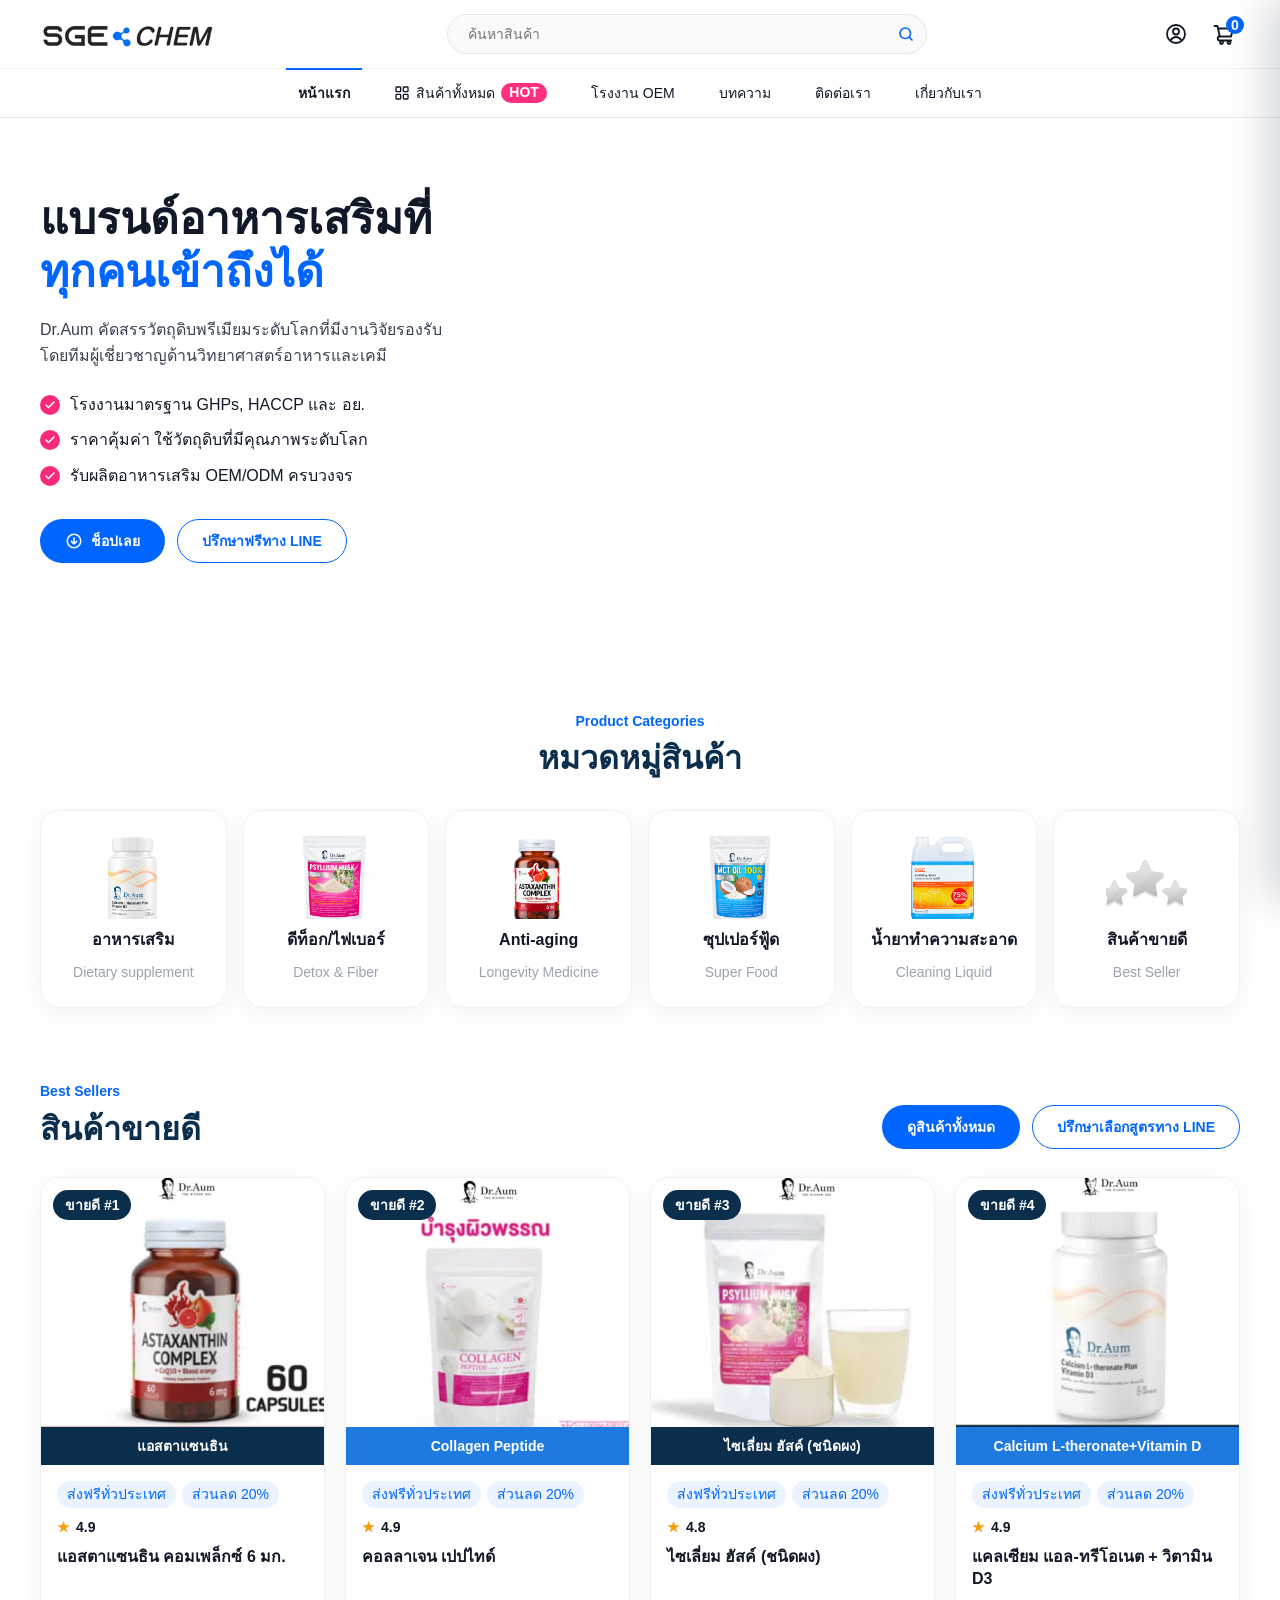
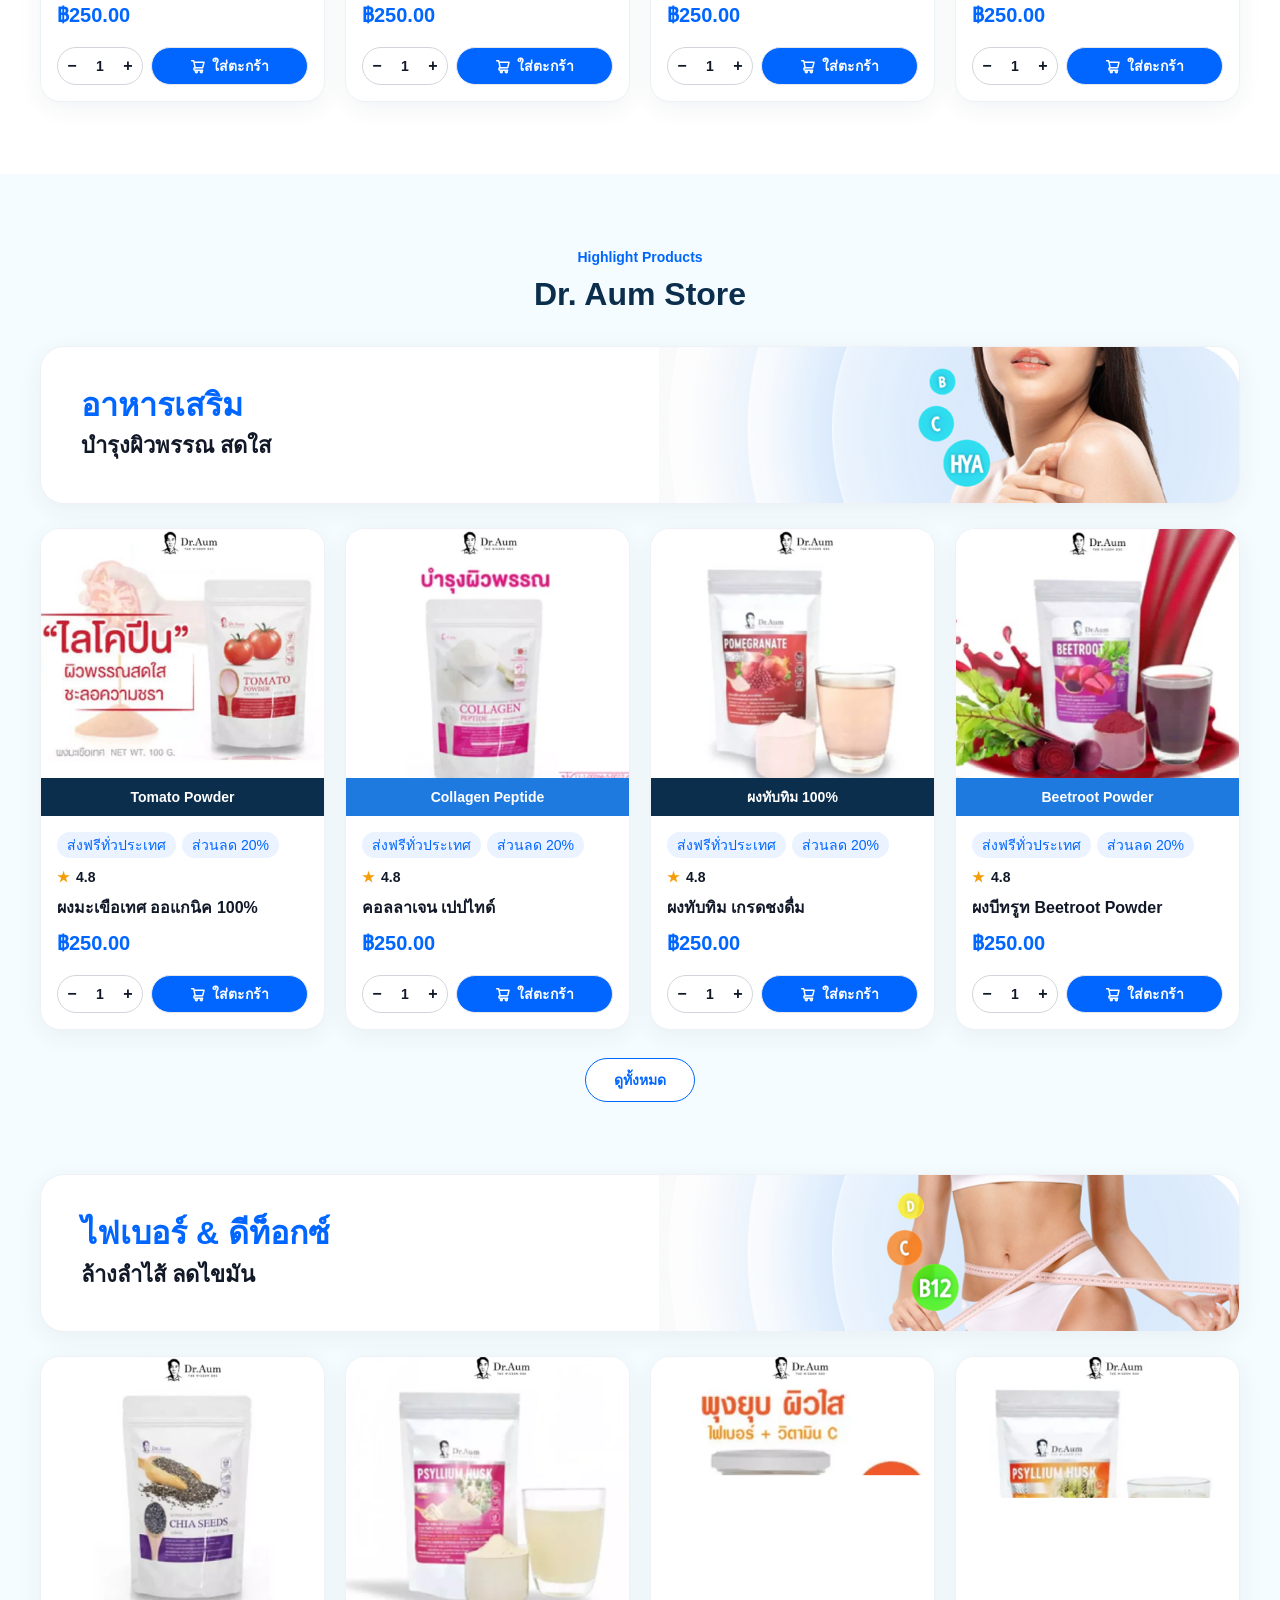
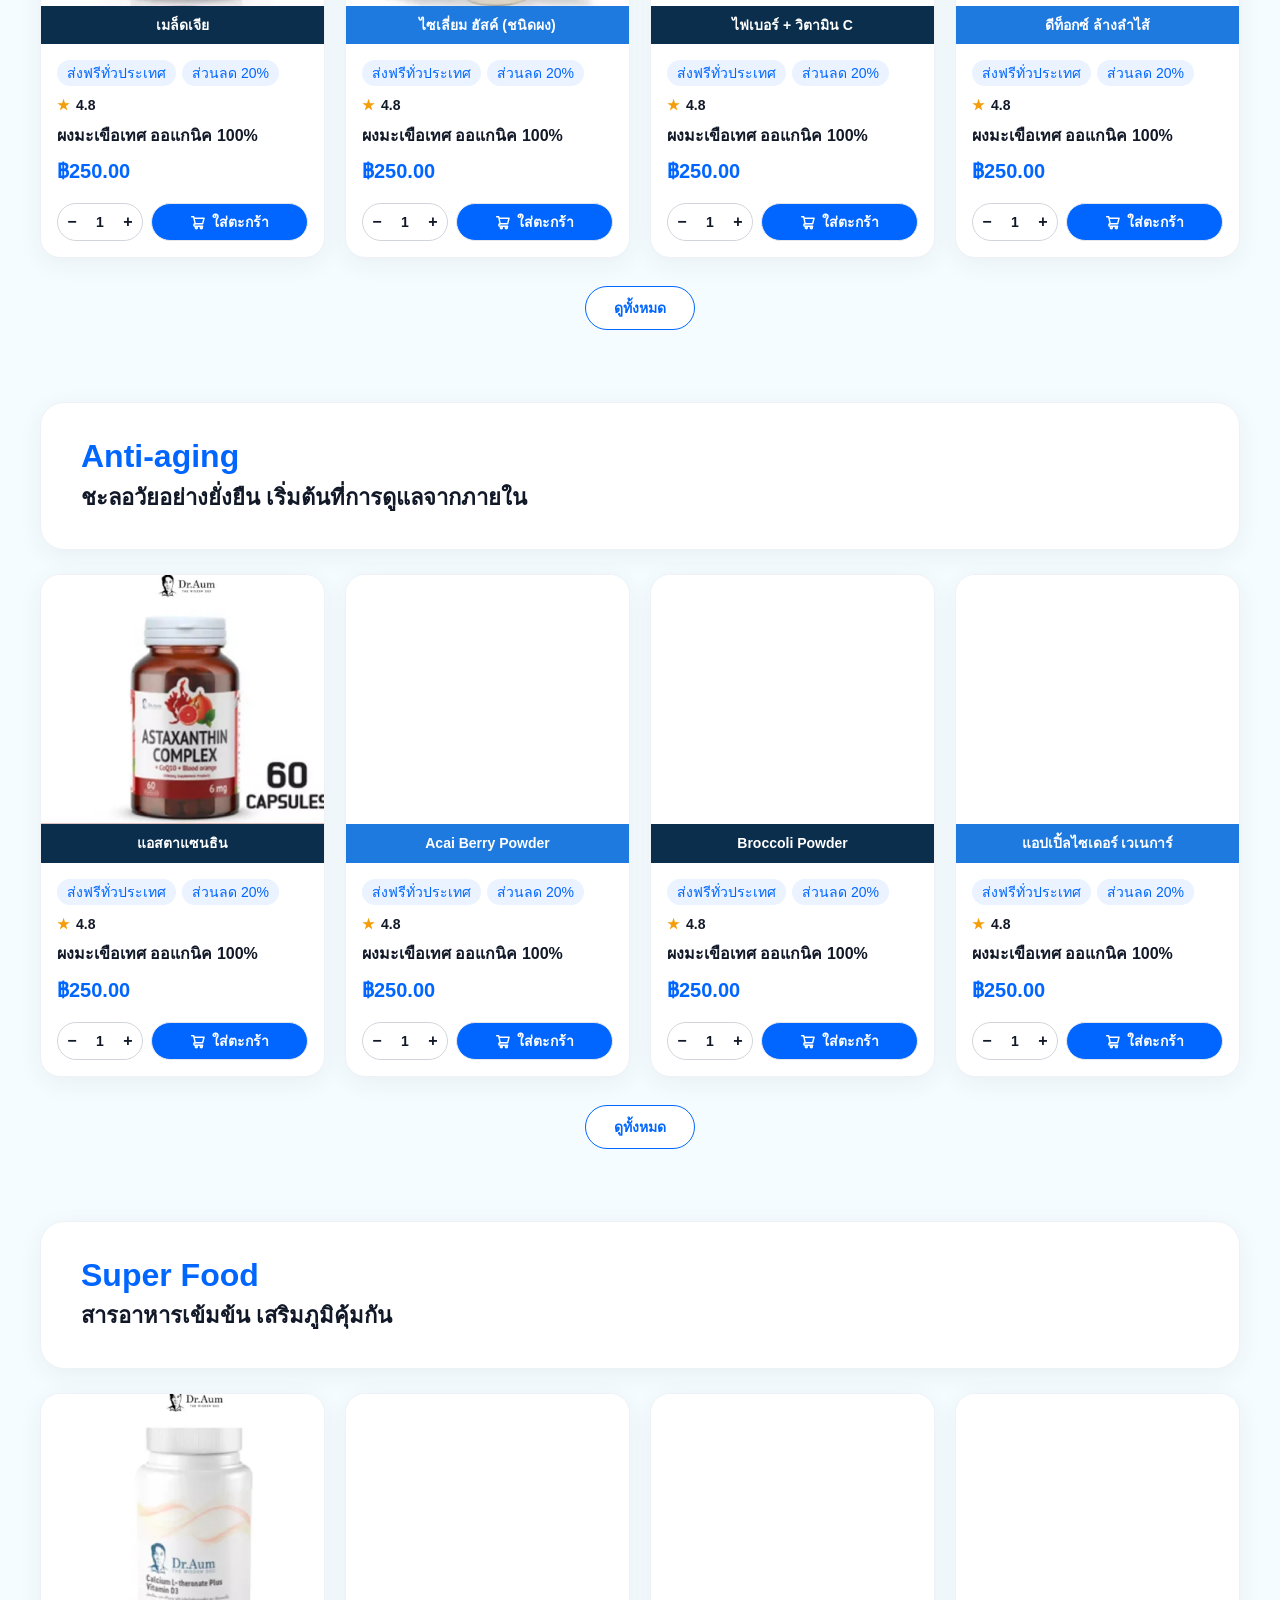
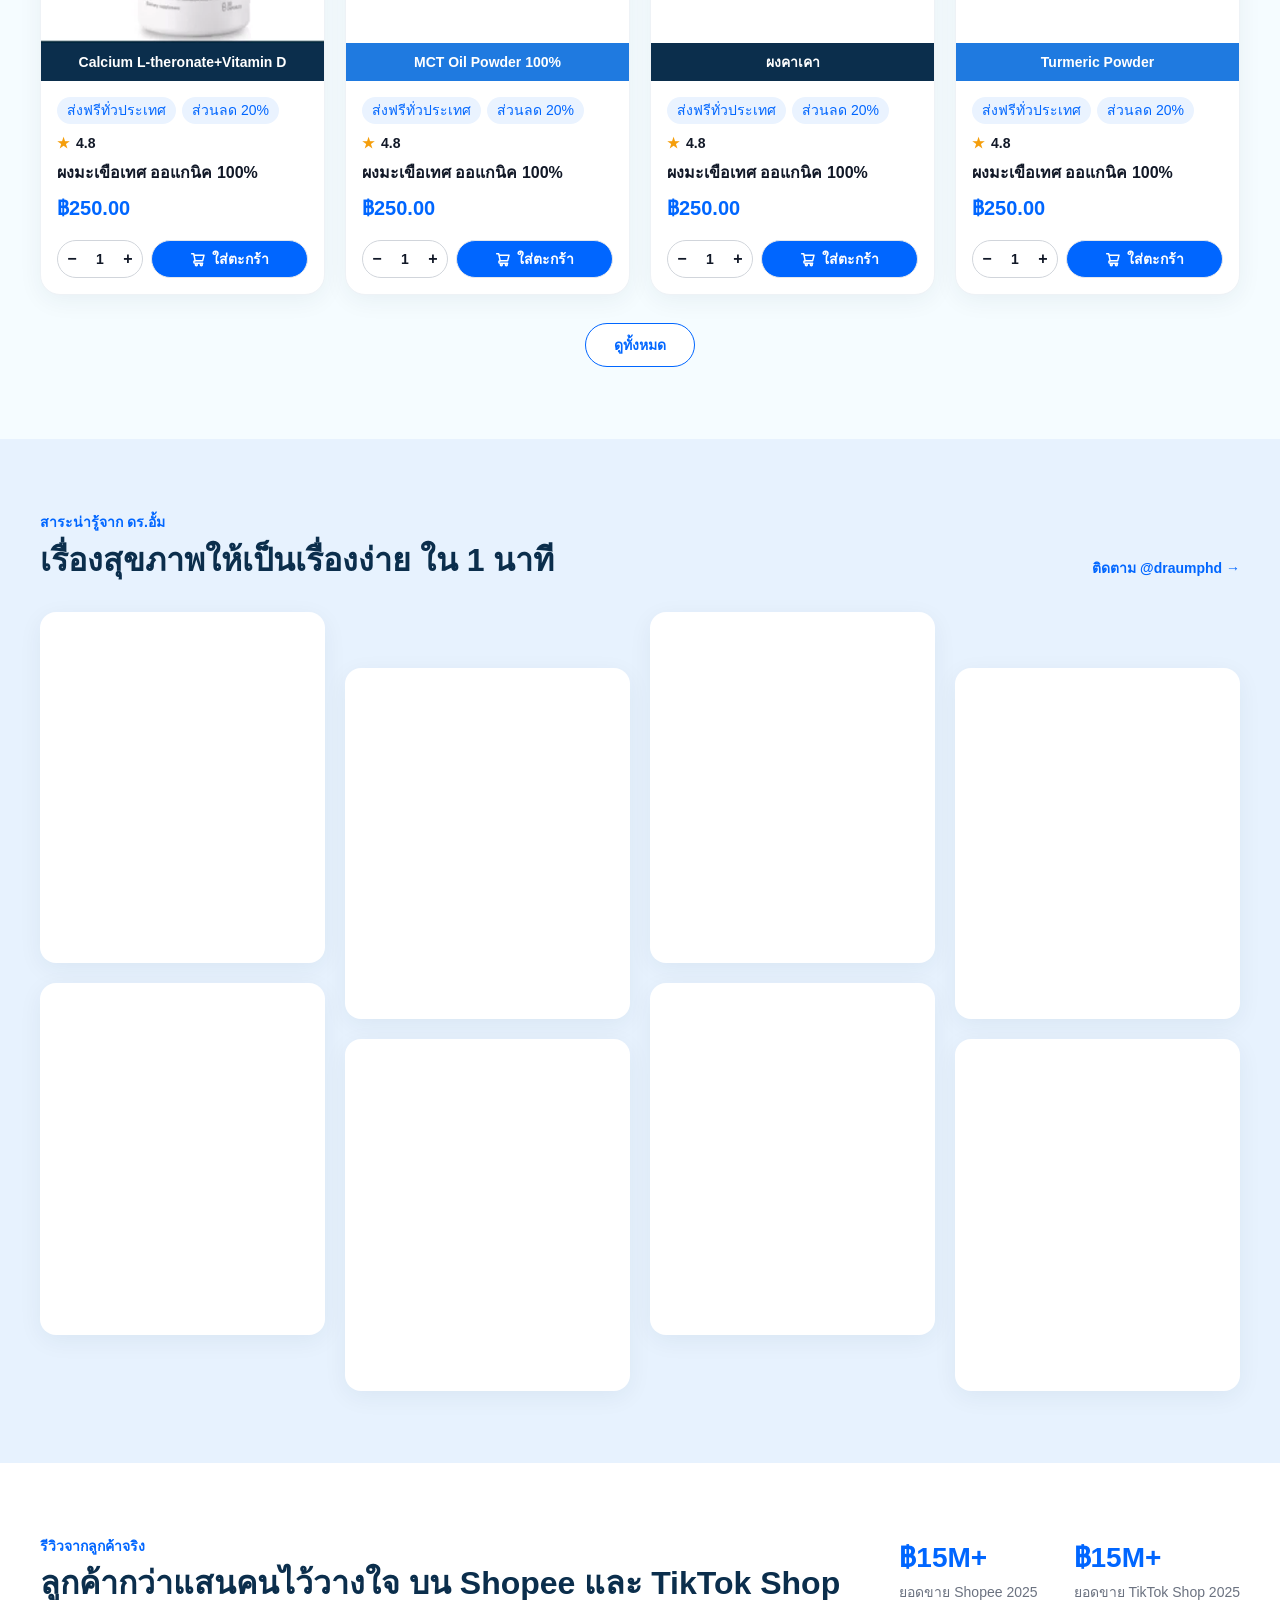
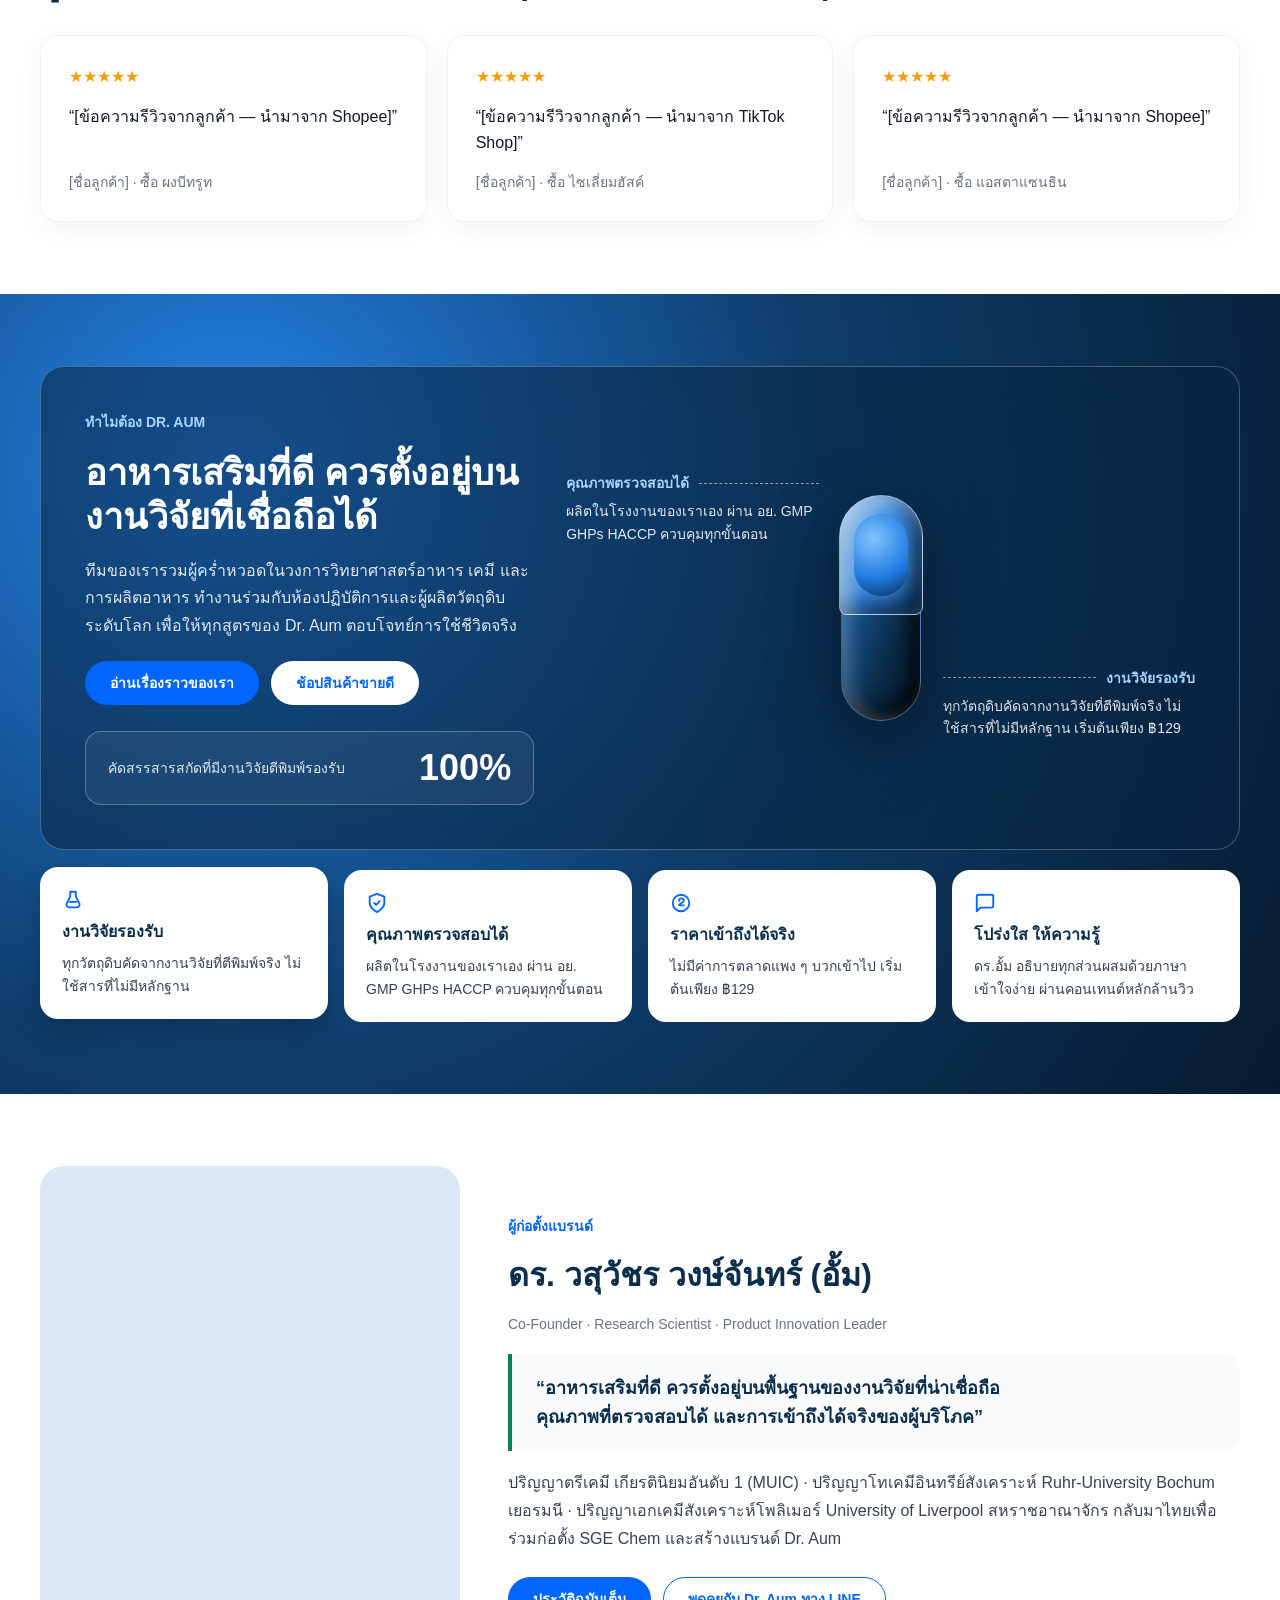
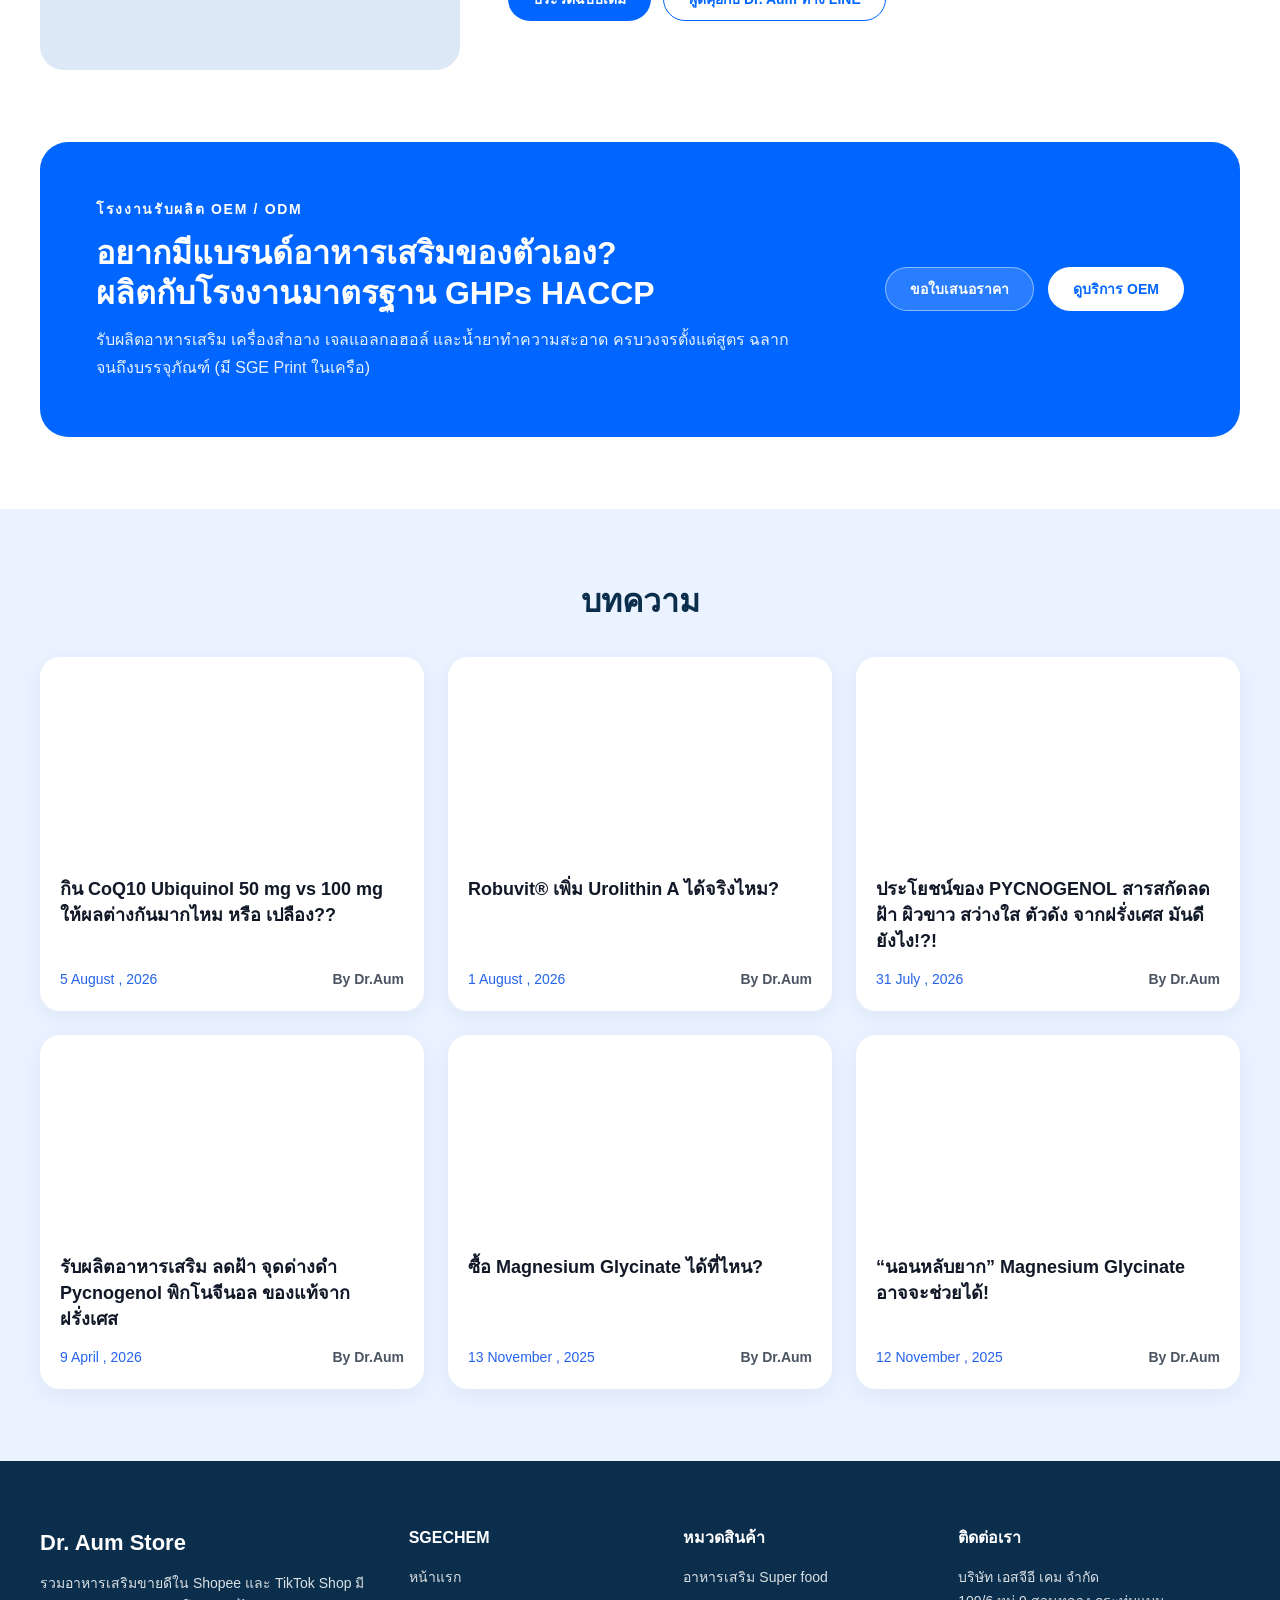
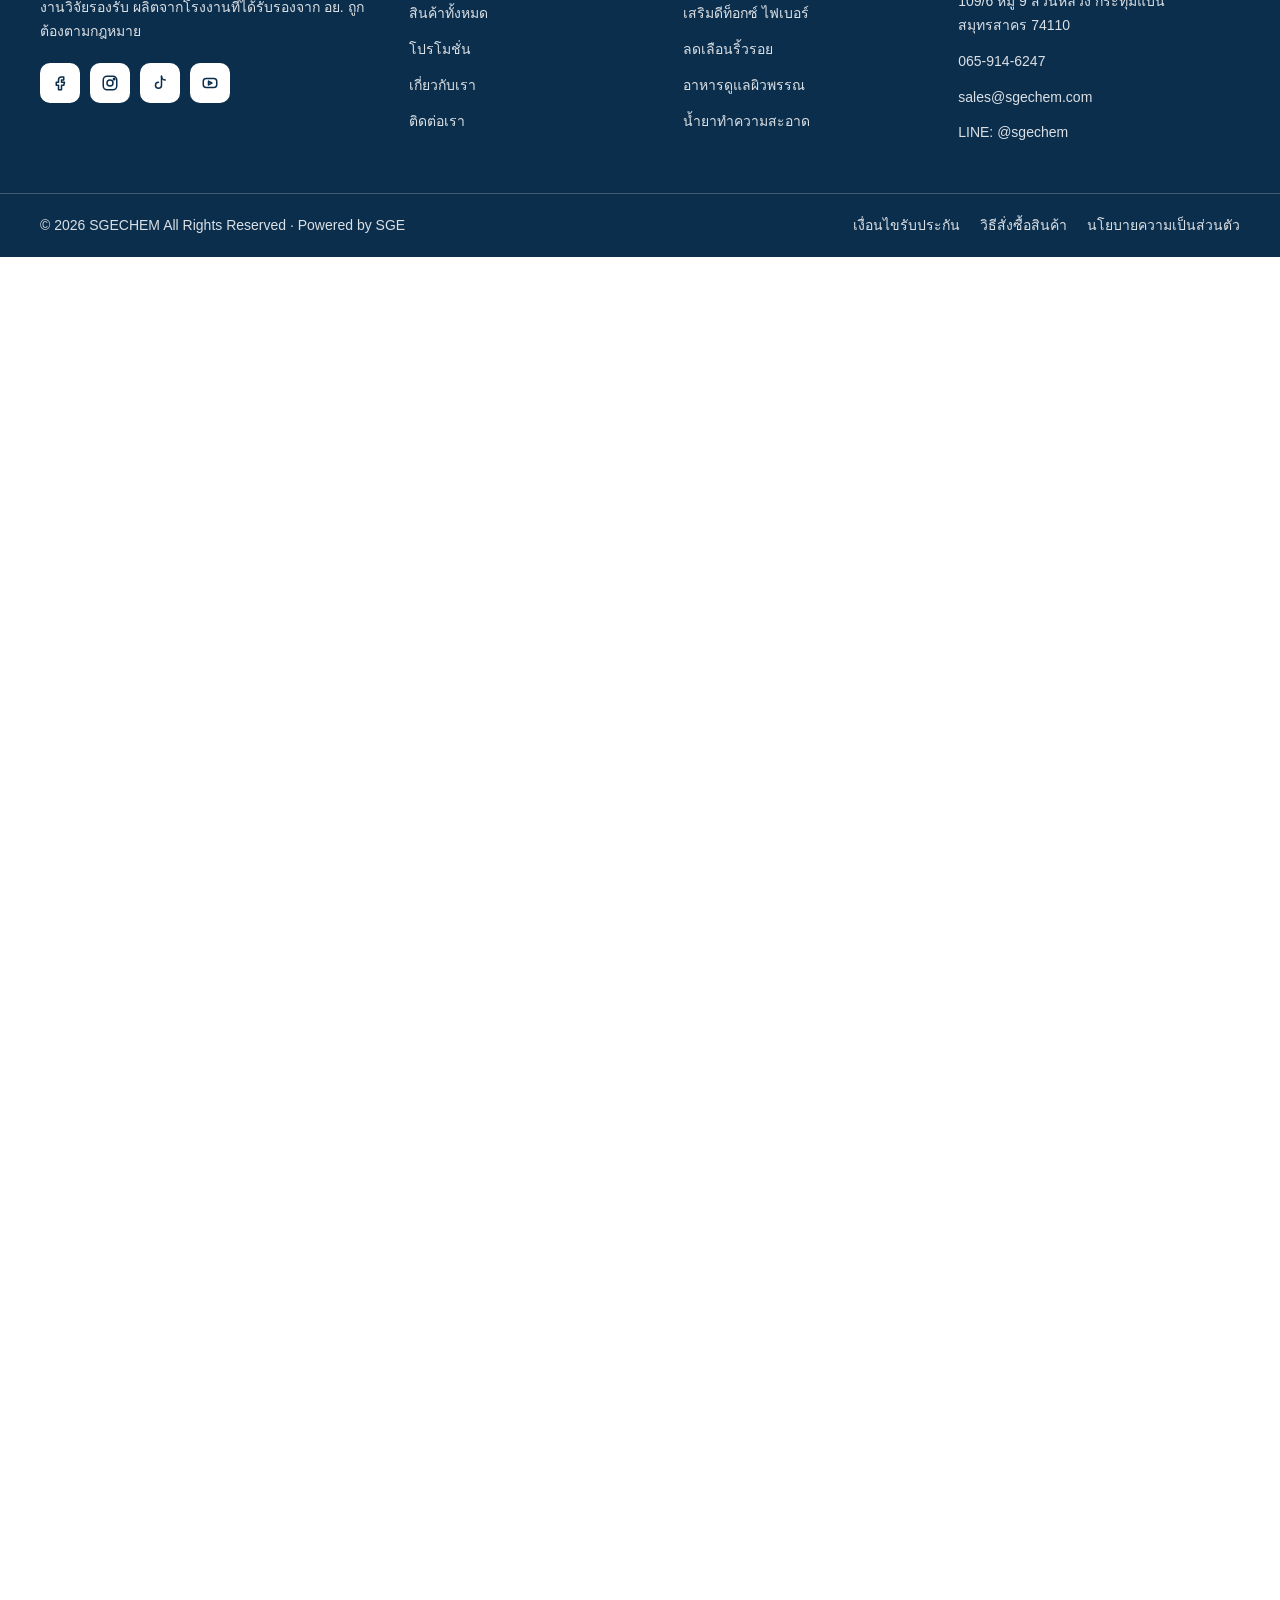
==== index.html @ 49abf18a "Add root redirect to def/HOME.html for GitHub Pages Co-Authored-By: Claude Opus 5.5 <noreply@anthrop" ====
<!doctype html>
<html lang="th">
<head>
<meta charset="utf-8">
<title>Dr. Aum Store</title>
<meta http-equiv="refresh" content="0; url=def/HOME.html">
</head>
<body>
<a href="def/HOME.html">ไปหน้าแรก Dr. Aum Store</a>
</body>
</html>
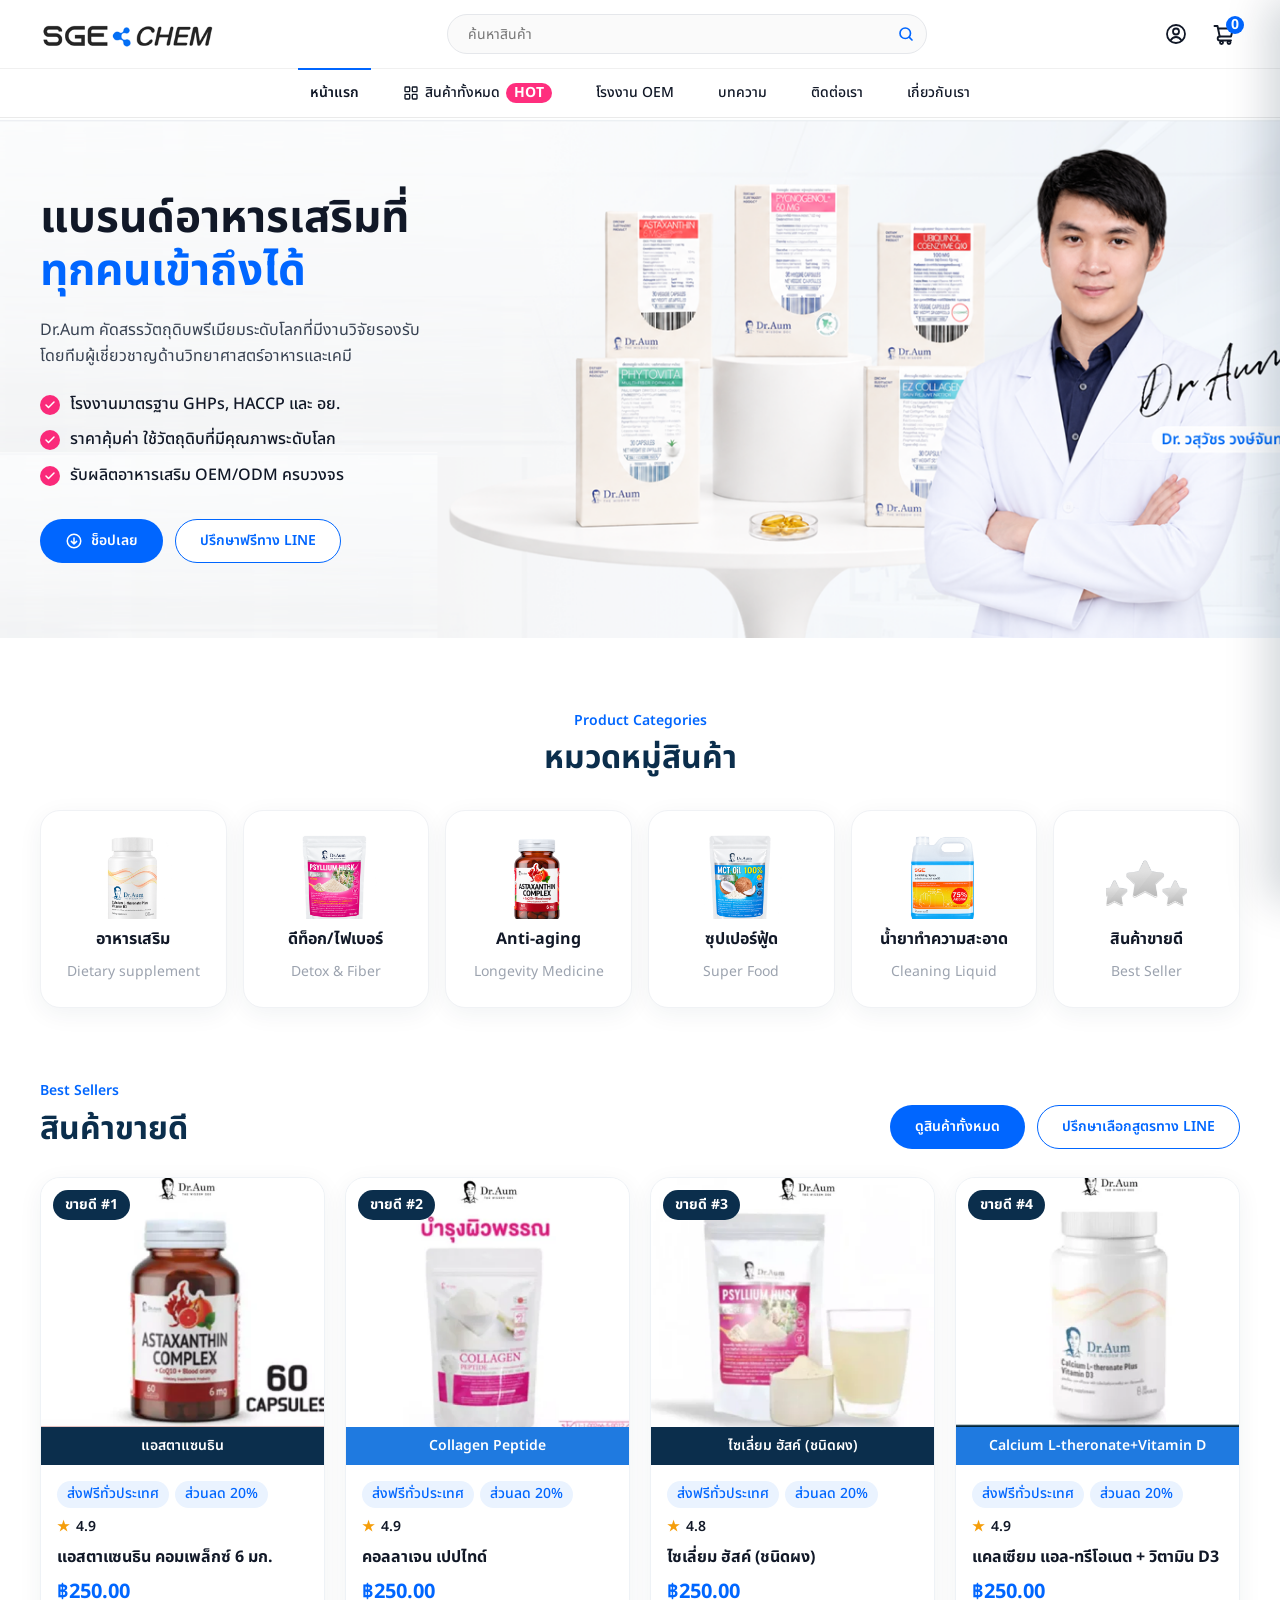
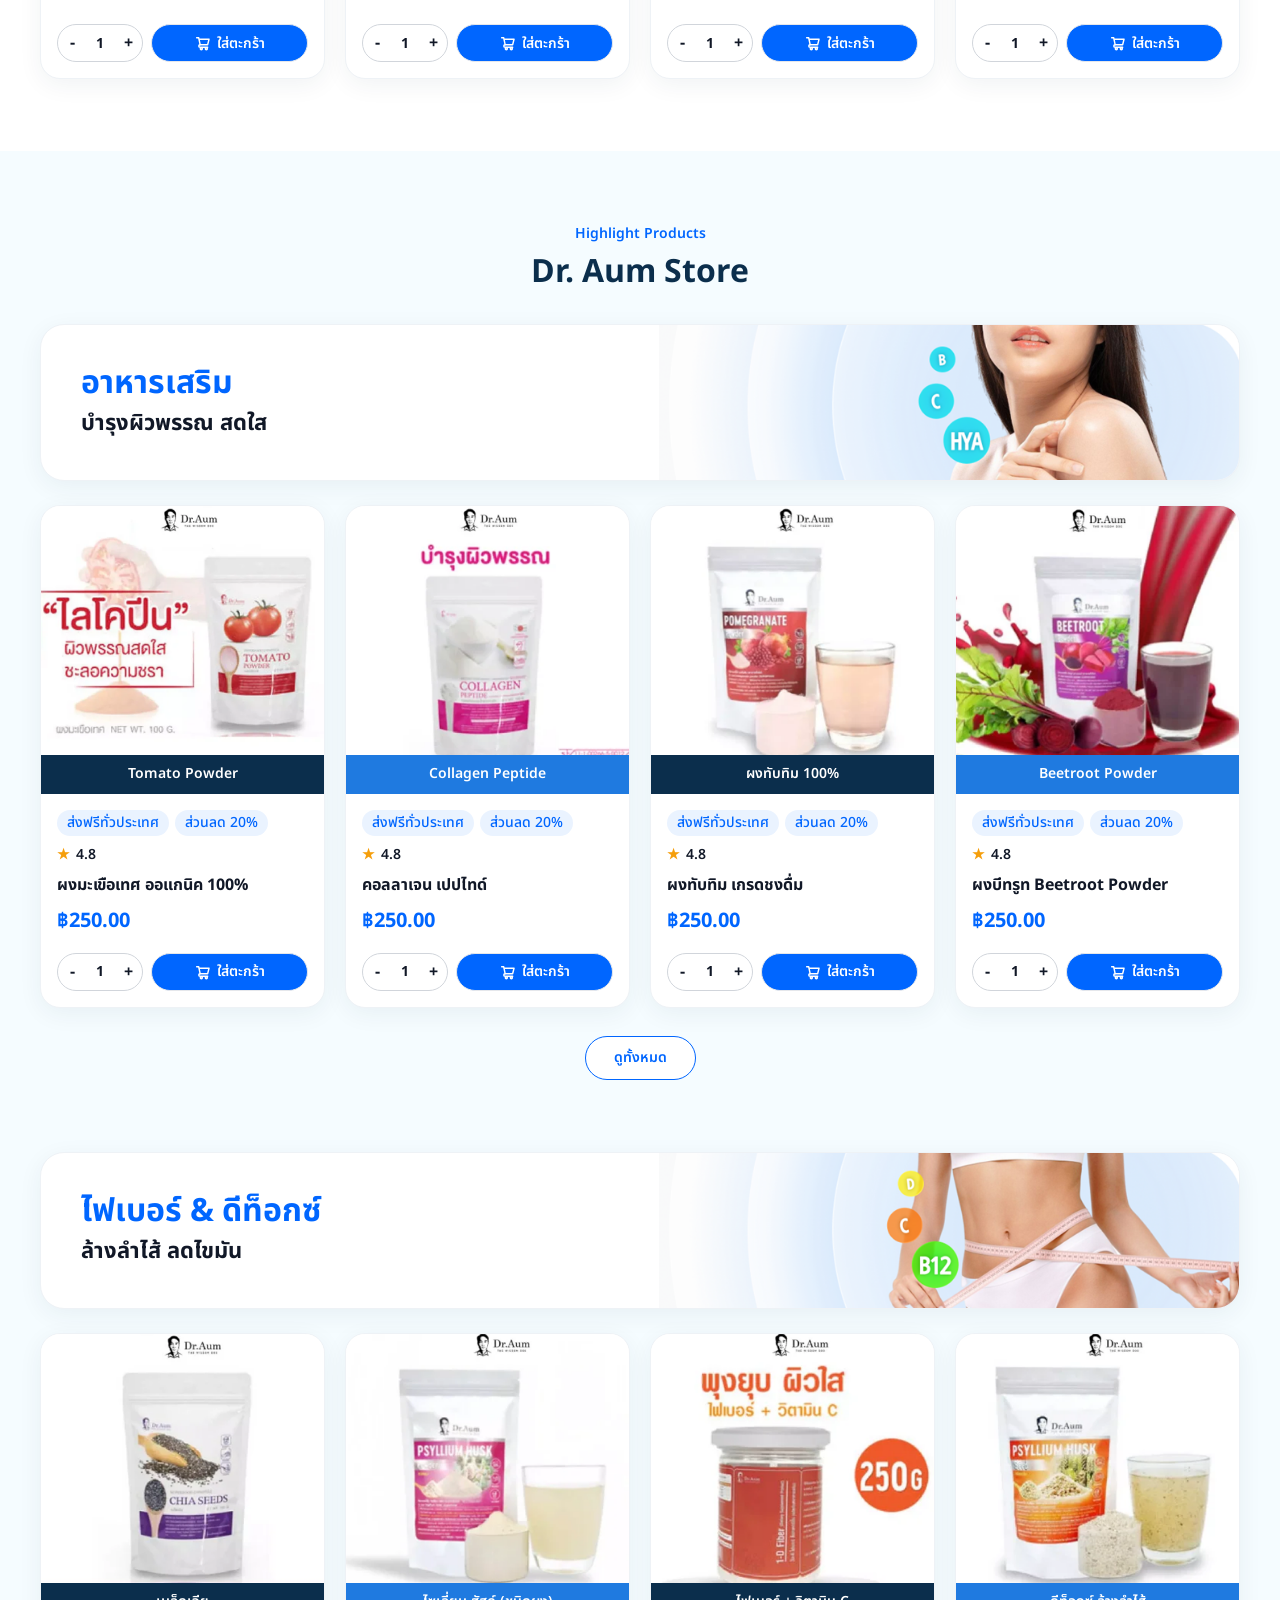
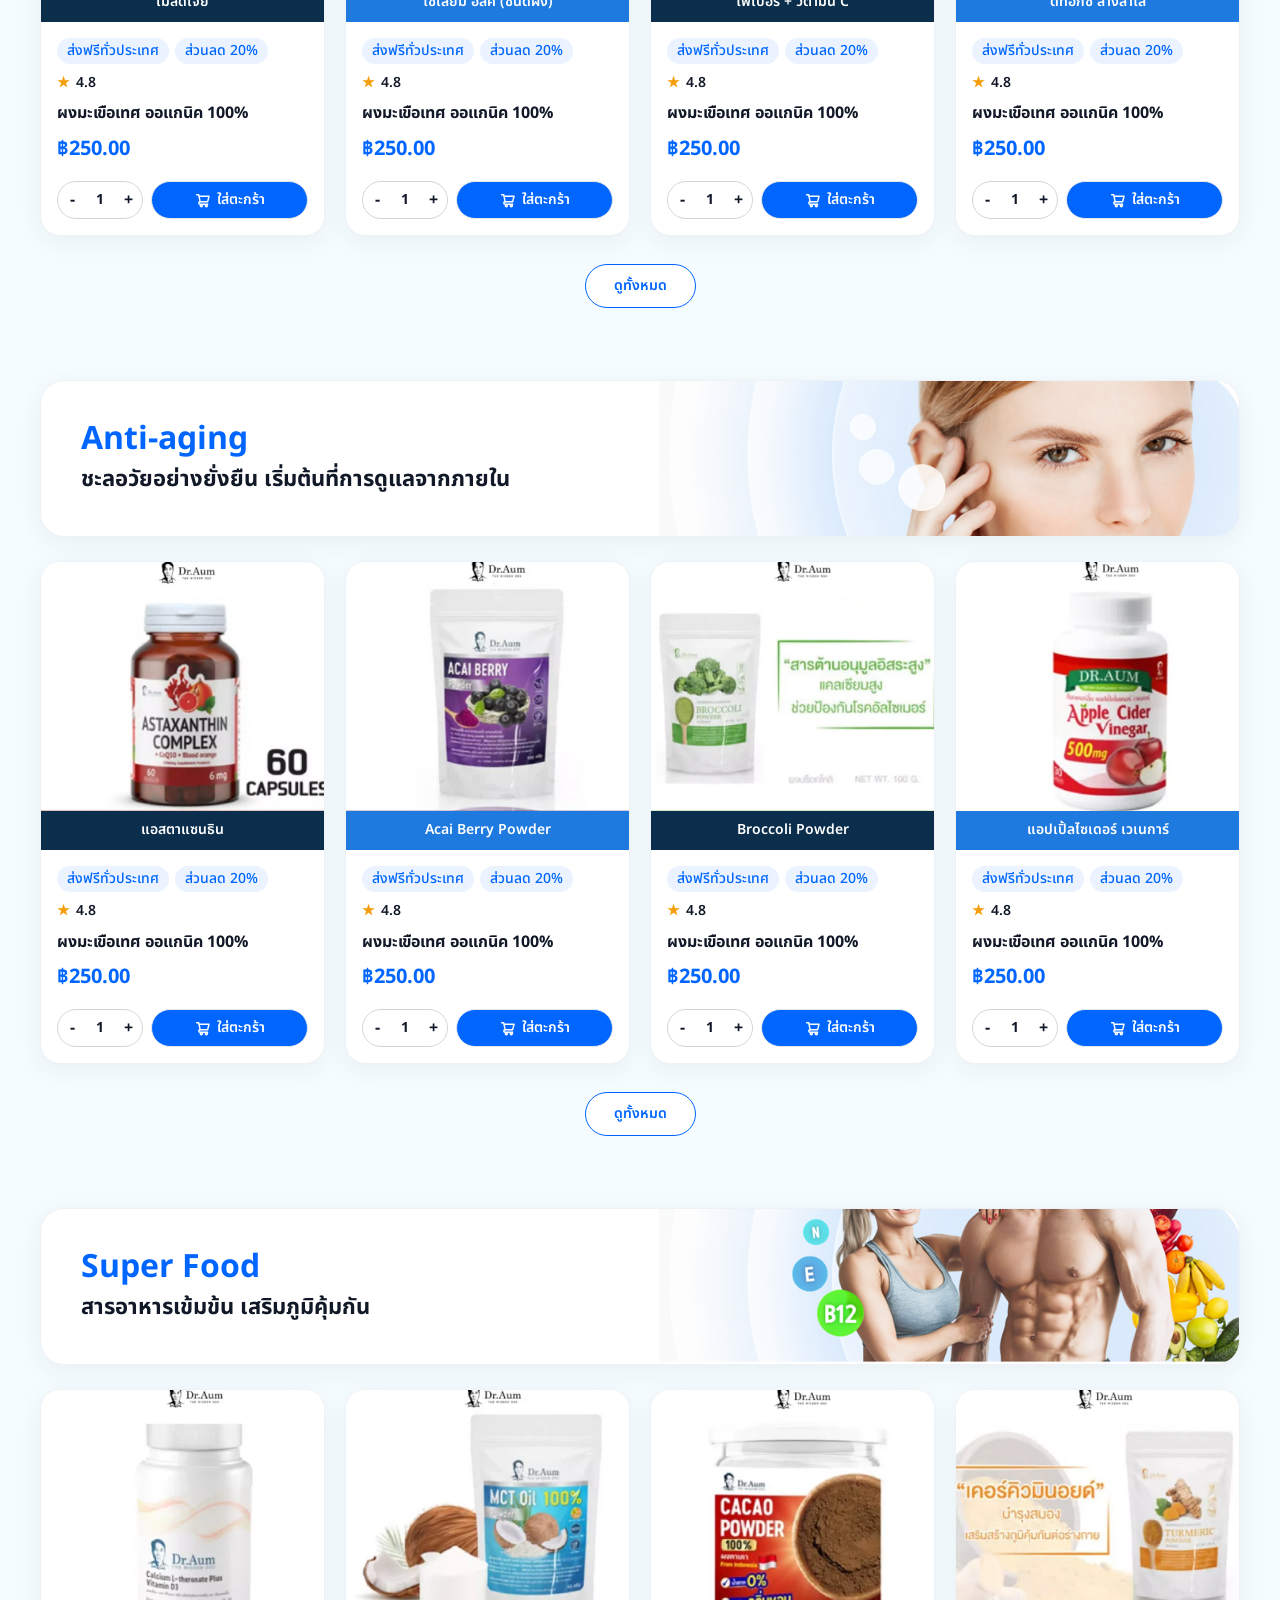
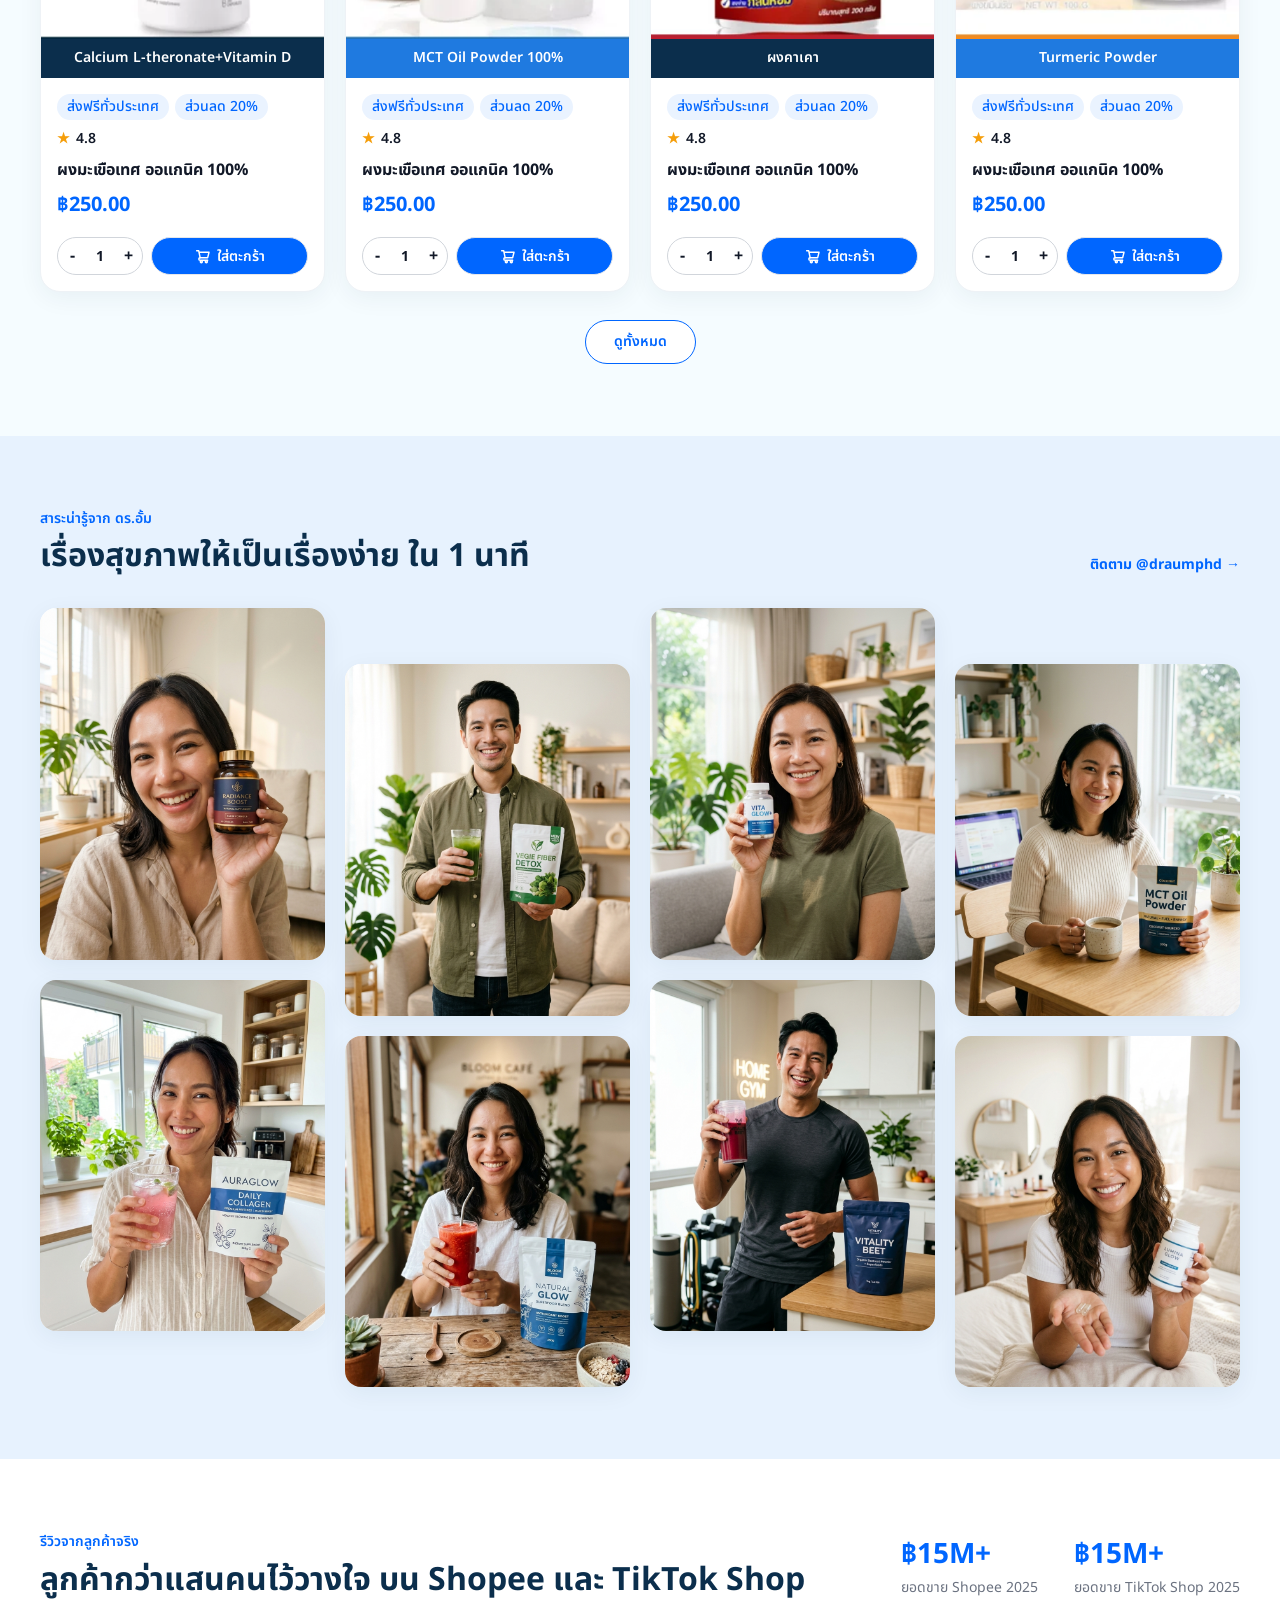
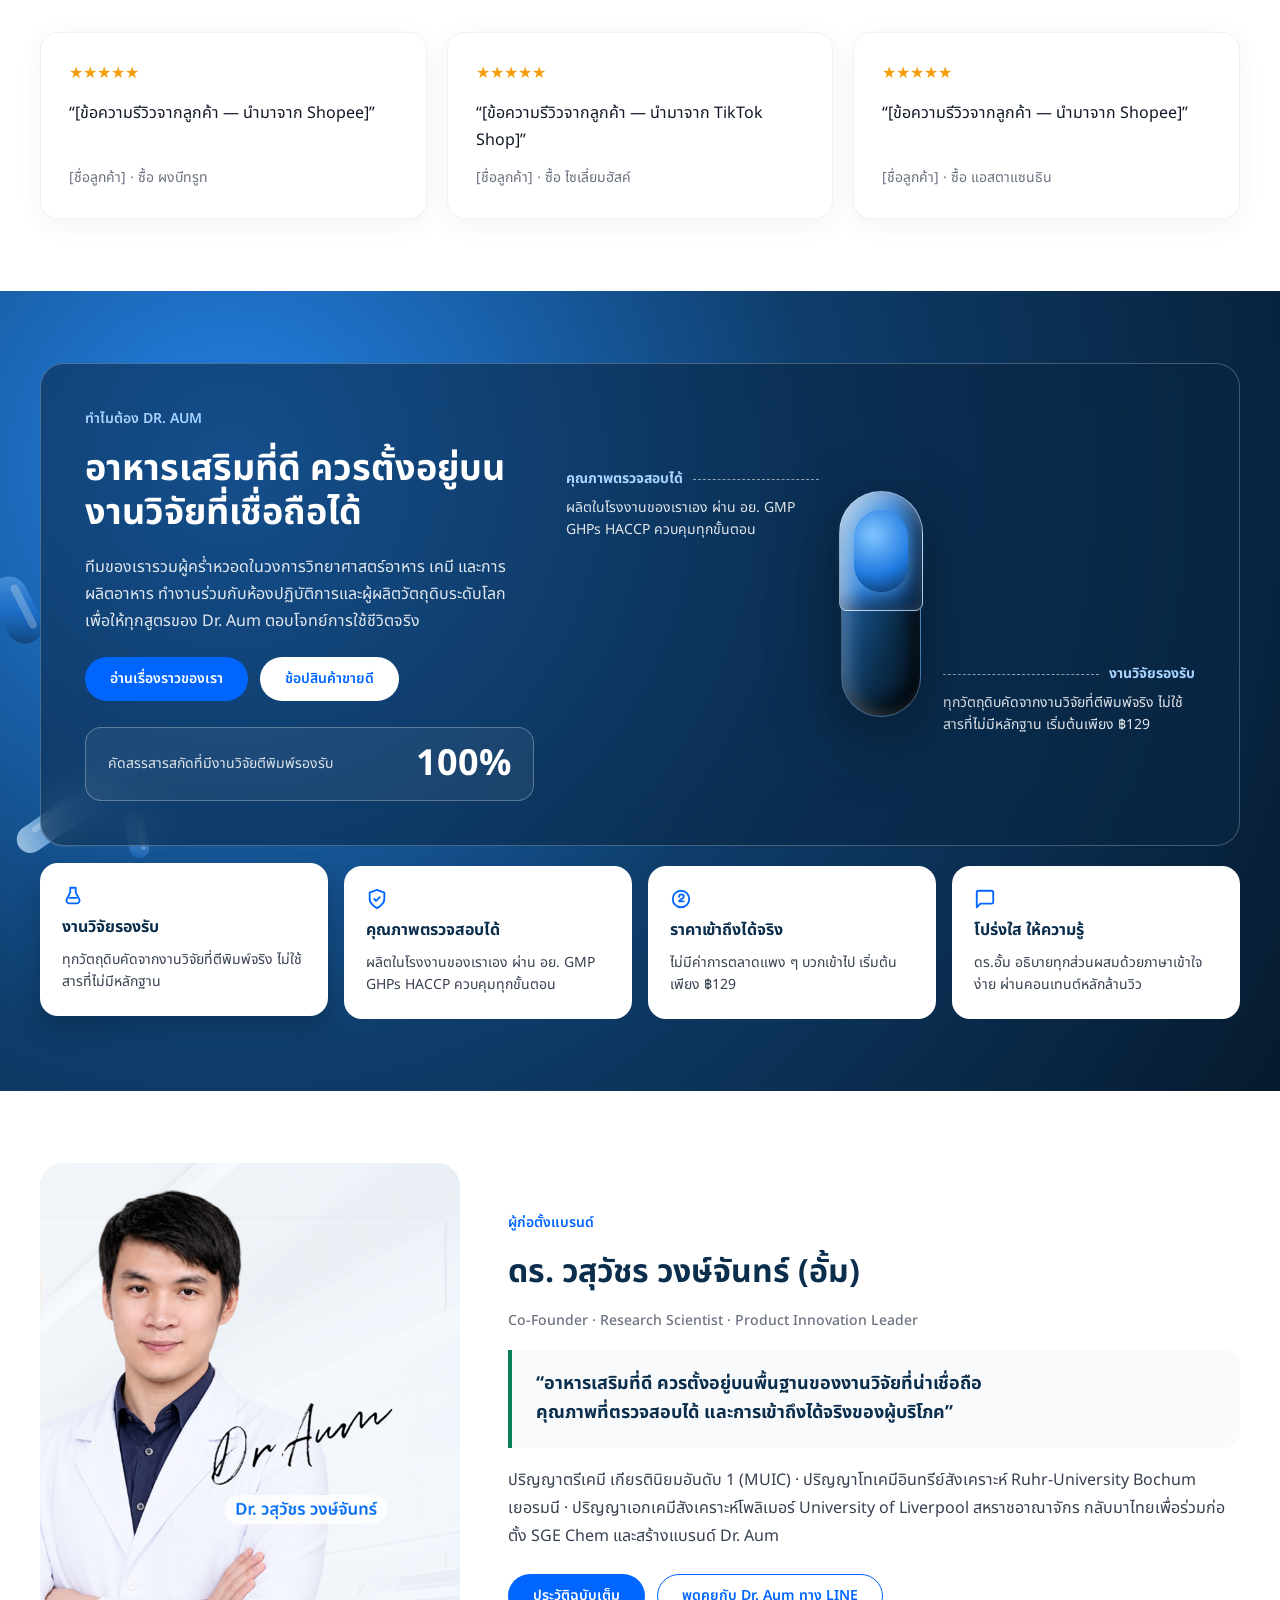
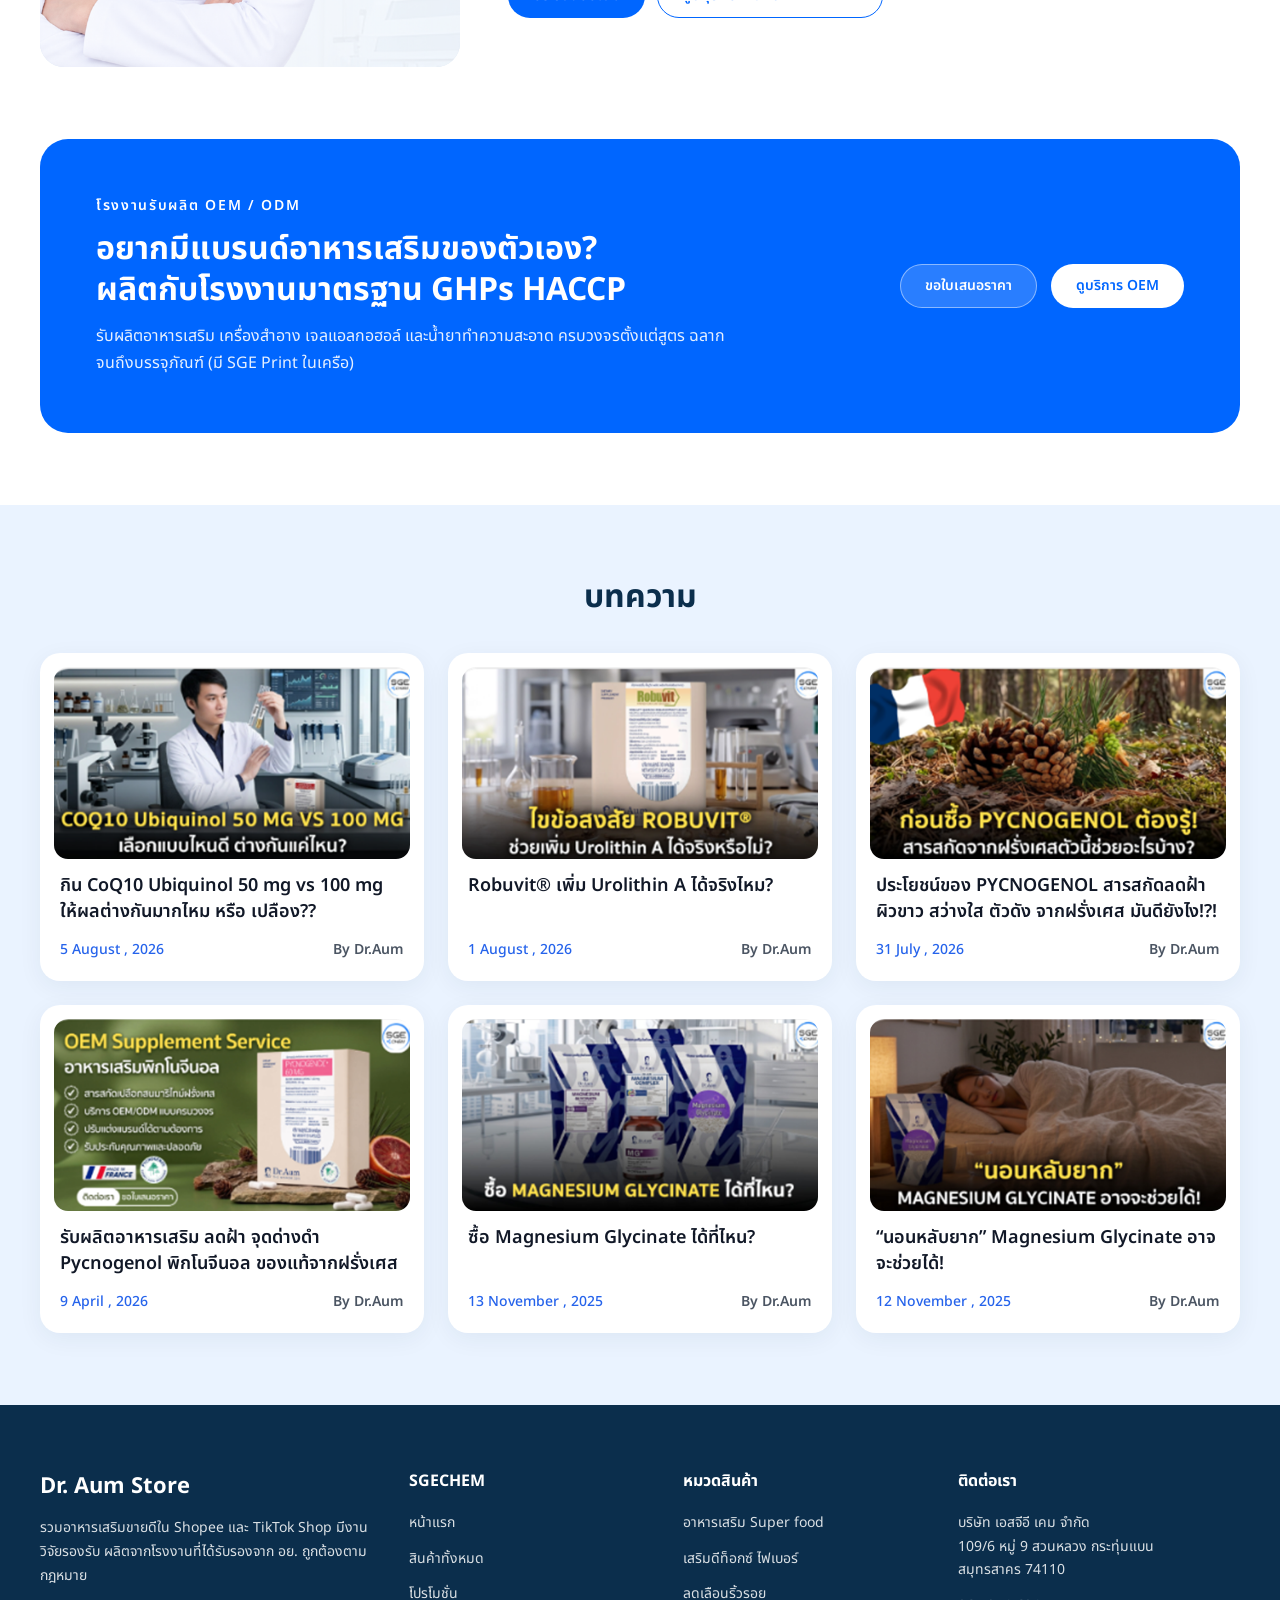
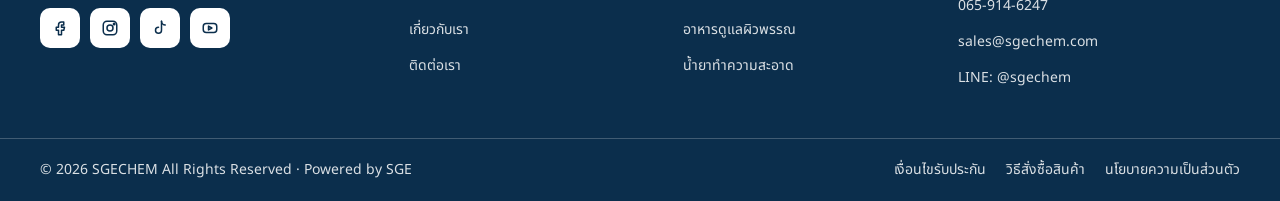
==== commit 4ebd5fe0: "Move site to repo root and rename HOME.html to index.html - def/* moved to root; HOME.html becomes i" ====
--- a/index.html
+++ b/index.html
@@ -1,11 +1,1109 @@
 <!doctype html>
 <html lang="th">
 <head>
-<meta charset="utf-8">
-<title>Dr. Aum Store</title>
-<meta http-equiv="refresh" content="0; url=def/HOME.html">
+  <meta charset="utf-8">
+  <meta name="viewport" content="width=device-width, initial-scale=1">
+  <title>หน้าแรก (HOME) – Dr. Aum Store | SGE Chem</title>
+  <meta name="description" content="Dr. Aum Store แบรนด์อาหารเสริมที่ทุกคนเข้าถึงได้ คัดสรรวัตถุดิบพรีเมียมระดับโลกที่มีงานวิจัยรองรับ โดยทีมผู้เชี่ยวชาญด้านวิทยาศาสตร์อาหารและเคมี">
+  <link rel="icon" href="images/dr-aum-logo.png">
+  <link rel="stylesheet" href="styles.css">
 </head>
 <body>
-<a href="def/HOME.html">ไปหน้าแรก Dr. Aum Store</a>
+<div class="site-wrapper">
+
+  <!-- ======================================================================
+       HEADER (ORIGINAL DESIGN FROM HOME.PNG - FULL WIDTH BG, 1200PX CONTENT)
+       ====================================================================== -->
+  <header class="orig-header">
+    <div class="orig-header-top">
+      <a href="index.html" class="orig-logo" aria-label="SGE CHEM">
+        <img src="images/sge-chem-logo.png" alt="SGE CHEM">
+      </a>
+
+      <form class="orig-search" onsubmit="event.preventDefault(); document.getElementById('best-seller').scrollIntoView({behavior:'smooth'});">
+        <input type="search" placeholder="ค้นหาสินค้า" aria-label="ค้นหาสินค้า">
+        <button type="submit" aria-label="ค้นหา">
+          <svg width="18" height="18" viewBox="0 0 24 24" fill="none" stroke="currentColor" stroke-width="2.2" stroke-linecap="round"><circle cx="11" cy="11" r="7"/><path d="M20 20l-3.5-3.5"/></svg>
+        </button>
+      </form>
+
+      <div class="orig-header-icons">
+        <button type="button" class="orig-icon-btn" aria-label="บัญชีของฉัน">
+          <svg width="24" height="24" viewBox="0 0 24 24" fill="none" stroke="currentColor" stroke-width="1.8" stroke-linecap="round"><circle cx="12" cy="12" r="9"/><circle cx="12" cy="9.5" r="3"/><path d="M6.5 18.5c1.4-2.3 3.3-3.5 5.5-3.5s4.1 1.2 5.5 3.5"/></svg>
+        </button>
+        <button type="button" class="orig-icon-btn js-toggle-cart" aria-label="ตะกร้าสินค้า">
+          <svg width="24" height="24" viewBox="0 0 24 24" fill="none" stroke="currentColor" stroke-width="1.9" stroke-linecap="round" stroke-linejoin="round"><path d="M2.5 4h3l2.2 10.5h11.3l2-8H6.2"/><path d="M7.7 14.5a2 2 0 0 0 0 4h11.3"/><circle cx="9.5" cy="20.5" r="1.5"/><circle cx="17" cy="20.5" r="1.5"/></svg>
+          <span class="orig-cart-dot js-cart-count">0</span>
+        </button>
+      </div>
+    </div>
+
+    <div class="orig-header-nav-wrap">
+      <nav class="orig-header-nav" aria-label="เมนูหลัก">
+        <a href="index.html" class="active">หน้าแรก</a>
+        <a href="#highlight-products">
+          <svg width="16" height="16" viewBox="0 0 24 24" fill="none" stroke="currentColor" stroke-width="2"><rect x="3" y="3" width="7" height="7" rx="1"/><rect x="14" y="3" width="7" height="7" rx="1"/><rect x="3" y="14" width="7" height="7" rx="1"/><rect x="14" y="14" width="7" height="7" rx="1"/></svg>
+          <span>สินค้าทั้งหมด</span>
+          <span class="orig-hot-pill">HOT</span>
+        </a>
+        <a href="#oem-service">โรงงาน OEM</a>
+        <a href="#articles">บทความ</a>
+        <a href="contact.html">ติดต่อเรา</a>
+        <a href="about.html">เกี่ยวกับเรา</a>
+      </nav>
+    </div>
+  </header>
+
+  <main>
+    <!-- ======================================================================
+         SECTION 1: HEADBANNER (FULL WIDTH, REAL TEXT ON LEFT + IMAGE ON RIGHT)
+         ====================================================================== -->
+    <section class="headbanner-full" id="headbanner">
+      <div class="headbanner-inner">
+        <div class="headbanner-text-col">
+          <h1 class="headbanner-title">
+            แบรนด์อาหารเสริมที่<br>
+            <span>ทุกคนเข้าถึงได้</span>
+          </h1>
+          <p class="headbanner-sub">
+            Dr.Aum คัดสรรวัตถุดิบพรีเมียมระดับโลกที่มีงานวิจัยรองรับ<br>
+            โดยทีมผู้เชี่ยวชาญด้านวิทยาศาสตร์อาหารและเคมี
+          </p>
+
+          <ul class="headbanner-checks">
+            <li>
+              <span class="pink-check"><svg width="12" height="12" viewBox="0 0 24 24" fill="none" stroke="currentColor" stroke-width="3" stroke-linecap="round" stroke-linejoin="round"><path d="M20 6L9 17l-5-5"/></svg></span>
+              <span>โรงงานมาตรฐาน GHPs, HACCP และ อย.</span>
+            </li>
+            <li>
+              <span class="pink-check"><svg width="12" height="12" viewBox="0 0 24 24" fill="none" stroke="currentColor" stroke-width="3" stroke-linecap="round" stroke-linejoin="round"><path d="M20 6L9 17l-5-5"/></svg></span>
+              <span>ราคาคุ้มค่า ใช้วัตถุดิบที่มีคุณภาพระดับโลก</span>
+            </li>
+            <li>
+              <span class="pink-check"><svg width="12" height="12" viewBox="0 0 24 24" fill="none" stroke="currentColor" stroke-width="3" stroke-linecap="round" stroke-linejoin="round"><path d="M20 6L9 17l-5-5"/></svg></span>
+              <span>รับผลิตอาหารเสริม OEM/ODM ครบวงจร</span>
+            </li>
+          </ul>
+
+          <div class="headbanner-actions">
+            <a href="#best-seller" class="btn btn-primary">
+              <svg width="18" height="18" viewBox="0 0 24 24" fill="none" stroke="currentColor" stroke-width="2" stroke-linecap="round" stroke-linejoin="round"><circle cx="12" cy="12" r="9"/><path d="M12 8v8M8.5 12.5L12 16l3.5-3.5"/></svg>
+              <span>ช็อปเลย</span>
+            </a>
+            <a href="https://lin.ee/krFaUpF" class="btn btn-outline">
+              <span>ปรึกษาฟรีทาง LINE</span>
+            </a>
+          </div>
+        </div>
+
+        <div class="headbanner-mobile-img">
+          <img src="images/hero-right-clean.png" alt="Dr. วสุวัชร วงษ์จันทร์ และผลิตภัณฑ์ Dr. Aum">
+        </div>
+      </div>
+    </section>
+
+    <!-- ======================================================================
+         SECTION 2: PRODUCT CATEGORIES (หมวดหมู่สินค้า)
+         ====================================================================== -->
+    <section class="sec-block" id="categories">
+      <div class="container">
+        <div style="text-align:center;display:flex;flex-direction:column;align-items:center;gap:6px;margin-bottom:32px">
+          <p class="eyebrow-plain">Product Categories</p>
+          <h2 class="sec-title">หมวดหมู่สินค้า</h2>
+        </div>
+
+        <div class="cat-grid-6">
+          <a href="#cat-supplement" class="cat-card">
+            <div class="cat-icon-box"><img src="images/cat-supplement.png" alt="อาหารเสริม"></div>
+            <h3>อาหารเสริม</h3>
+            <span>Dietary supplement</span>
+          </a>
+          <a href="#cat-detox" class="cat-card">
+            <div class="cat-icon-box"><img src="images/cat-detox.png" alt="ดีท็อก/ไฟเบอร์"></div>
+            <h3>ดีท็อก/ไฟเบอร์</h3>
+            <span>Detox &amp; Fiber</span>
+          </a>
+          <a href="#cat-antiaging" class="cat-card">
+            <div class="cat-icon-box"><img src="images/cat-antiaging.png" alt="Anti-aging"></div>
+            <h3>Anti-aging</h3>
+            <span>Longevity Medicine</span>
+          </a>
+          <a href="#cat-superfood" class="cat-card">
+            <div class="cat-icon-box"><img src="images/cat-superfood.png" alt="ซุปเปอร์ฟู้ด"></div>
+            <h3>ซุปเปอร์ฟู้ด</h3>
+            <span>Super Food</span>
+          </a>
+          <a href="contact.html" class="cat-card">
+            <div class="cat-icon-box"><img src="images/cat-cleaning.png" alt="น้ำยาทำความสะอาด"></div>
+            <h3>น้ำยาทำความสะอาด</h3>
+            <span>Cleaning Liquid</span>
+          </a>
+          <a href="#best-seller" class="cat-card">
+            <div class="cat-icon-box"><img src="images/cat-bestseller.png" alt="สินค้าขายดี"></div>
+            <h3>สินค้าขายดี</h3>
+            <span>Best Seller</span>
+          </a>
+        </div>
+      </div>
+    </section>
+
+    <!-- ======================================================================
+         SECTION 3: BEST SELLER (สินค้าขายดี)
+         ====================================================================== -->
+    <section class="sec-block" id="best-seller">
+      <div class="container">
+        <div style="display:flex;justify-content:space-between;align-items:flex-end;gap:20px;flex-wrap:wrap;margin-bottom:28px">
+          <div style="display:flex;flex-direction:column;gap:6px">
+            <p class="eyebrow-plain">Best Sellers</p>
+            <h2 class="sec-title">สินค้าขายดี</h2>
+          </div>
+          <div style="display:flex;gap:12px">
+            <a href="#highlight-products" class="btn btn-primary">ดูสินค้าทั้งหมด</a>
+            <a href="https://lin.ee/krFaUpF" class="btn btn-outline">ปรึกษาเลือกสูตรทาง LINE</a>
+          </div>
+        </div>
+
+        <div class="product-grid-4">
+          <article class="prod-card" data-id="bs-astaxanthin">
+            <div class="prod-thumb-wrap">
+              <span class="prod-rank-badge">ขายดี #1</span>
+              <img src="images/prod-astaxanthin.png" alt="Astaxanthin Complex 6mg แอสตาแซนธิน">
+            </div>
+            <div class="prod-formula-bar">แอสตาแซนธิน</div>
+            <div class="prod-body">
+              <div class="prod-tags">
+                <span class="prod-tag">ส่งฟรีทั่วประเทศ</span>
+                <span class="prod-tag">ส่วนลด 20%</span>
+              </div>
+              <div class="prod-rating"><span class="star">★</span><span>4.9</span></div>
+              <h3 class="prod-title">แอสตาแซนธิน คอมเพล็กซ์ 6 มก.</h3>
+              <div class="prod-price-row">
+                <span class="prod-price">฿250.00</span>
+              </div>
+              <div class="prod-cart-controls">
+                <div class="qty-stepper">
+                  <button type="button" class="qty-btn qty-minus" aria-label="ลดจำนวน">−</button>
+                  <input type="number" class="qty-input" value="1" min="1" max="99" aria-label="จำนวน">
+                  <button type="button" class="qty-btn qty-plus" aria-label="เพิ่มจำนวน">+</button>
+                </div>
+                <button type="button" class="add-cart-btn js-add-cart" data-id="bs-astaxanthin" data-name="แอสตาแซนธิน คอมเพล็กซ์ 6 มก." data-price="250" data-img="images/prod-astaxanthin.png"><svg width="16" height="16" viewBox="0 0 24 24" fill="none" stroke="currentColor" stroke-width="2.2" stroke-linecap="round" stroke-linejoin="round" aria-hidden="true"><path d="M2.5 4h3l2.2 10.5h11.3l2-8H6.2"/><path d="M7.7 14.5a2 2 0 0 0 0 4h11.3"/><circle cx="9.5" cy="20.5" r="1.5"/><circle cx="17" cy="20.5" r="1.5"/></svg><span>ใส่ตะกร้า</span></button>
+              </div>
+            </div>
+          </article>
+
+          <article class="prod-card" data-id="bs-collagen">
+            <div class="prod-thumb-wrap">
+              <span class="prod-rank-badge">ขายดี #2</span>
+              <img src="images/prod-collagen.png" alt="Collagen Peptide คอลลาเจน เปปไทด์">
+            </div>
+            <div class="prod-formula-bar alt-blue">Collagen Peptide</div>
+            <div class="prod-body">
+              <div class="prod-tags">
+                <span class="prod-tag">ส่งฟรีทั่วประเทศ</span>
+                <span class="prod-tag">ส่วนลด 20%</span>
+              </div>
+              <div class="prod-rating"><span class="star">★</span><span>4.9</span></div>
+              <h3 class="prod-title">คอลลาเจน เปปไทด์</h3>
+              <div class="prod-price-row">
+                <span class="prod-price">฿250.00</span>
+              </div>
+              <div class="prod-cart-controls">
+                <div class="qty-stepper">
+                  <button type="button" class="qty-btn qty-minus" aria-label="ลดจำนวน">−</button>
+                  <input type="number" class="qty-input" value="1" min="1" max="99" aria-label="จำนวน">
+                  <button type="button" class="qty-btn qty-plus" aria-label="เพิ่มจำนวน">+</button>
+                </div>
+                <button type="button" class="add-cart-btn js-add-cart" data-id="bs-collagen" data-name="คอลลาเจน เปปไทด์" data-price="250" data-img="images/prod-collagen.png"><svg width="16" height="16" viewBox="0 0 24 24" fill="none" stroke="currentColor" stroke-width="2.2" stroke-linecap="round" stroke-linejoin="round" aria-hidden="true"><path d="M2.5 4h3l2.2 10.5h11.3l2-8H6.2"/><path d="M7.7 14.5a2 2 0 0 0 0 4h11.3"/><circle cx="9.5" cy="20.5" r="1.5"/><circle cx="17" cy="20.5" r="1.5"/></svg><span>ใส่ตะกร้า</span></button>
+              </div>
+            </div>
+          </article>
+
+          <article class="prod-card" data-id="bs-psyllium">
+            <div class="prod-thumb-wrap">
+              <span class="prod-rank-badge">ขายดี #3</span>
+              <img src="images/prod-psyllium-powder.png" alt="ไซเลี่ยม ฮัสค์ (ชนิดผง)">
+            </div>
+            <div class="prod-formula-bar">ไซเลี่ยม ฮัสค์ (ชนิดผง)</div>
+            <div class="prod-body">
+              <div class="prod-tags">
+                <span class="prod-tag">ส่งฟรีทั่วประเทศ</span>
+                <span class="prod-tag">ส่วนลด 20%</span>
+              </div>
+              <div class="prod-rating"><span class="star">★</span><span>4.8</span></div>
+              <h3 class="prod-title">ไซเลี่ยม ฮัสค์ (ชนิดผง)</h3>
+              <div class="prod-price-row">
+                <span class="prod-price">฿250.00</span>
+              </div>
+              <div class="prod-cart-controls">
+                <div class="qty-stepper">
+                  <button type="button" class="qty-btn qty-minus" aria-label="ลดจำนวน">−</button>
+                  <input type="number" class="qty-input" value="1" min="1" max="99" aria-label="จำนวน">
+                  <button type="button" class="qty-btn qty-plus" aria-label="เพิ่มจำนวน">+</button>
+                </div>
+                <button type="button" class="add-cart-btn js-add-cart" data-id="bs-psyllium" data-name="ไซเลี่ยม ฮัสค์ (ชนิดผง)" data-price="250" data-img="images/prod-psyllium-powder.png"><svg width="16" height="16" viewBox="0 0 24 24" fill="none" stroke="currentColor" stroke-width="2.2" stroke-linecap="round" stroke-linejoin="round" aria-hidden="true"><path d="M2.5 4h3l2.2 10.5h11.3l2-8H6.2"/><path d="M7.7 14.5a2 2 0 0 0 0 4h11.3"/><circle cx="9.5" cy="20.5" r="1.5"/><circle cx="17" cy="20.5" r="1.5"/></svg><span>ใส่ตะกร้า</span></button>
+              </div>
+            </div>
+          </article>
+
+          <article class="prod-card" data-id="bs-calcium">
+            <div class="prod-thumb-wrap">
+              <span class="prod-rank-badge">ขายดี #4</span>
+              <img src="images/prod-calcium.png" alt="Calcium L-threonate+Vitamin D3">
+            </div>
+            <div class="prod-formula-bar alt-blue">Calcium L-theronate+Vitamin D</div>
+            <div class="prod-body">
+              <div class="prod-tags">
+                <span class="prod-tag">ส่งฟรีทั่วประเทศ</span>
+                <span class="prod-tag">ส่วนลด 20%</span>
+              </div>
+              <div class="prod-rating"><span class="star">★</span><span>4.9</span></div>
+              <h3 class="prod-title">แคลเซียม แอล-ทรีโอเนต + วิตามิน D3</h3>
+              <div class="prod-price-row">
+                <span class="prod-price">฿250.00</span>
+              </div>
+              <div class="prod-cart-controls">
+                <div class="qty-stepper">
+                  <button type="button" class="qty-btn qty-minus" aria-label="ลดจำนวน">−</button>
+                  <input type="number" class="qty-input" value="1" min="1" max="99" aria-label="จำนวน">
+                  <button type="button" class="qty-btn qty-plus" aria-label="เพิ่มจำนวน">+</button>
+                </div>
+                <button type="button" class="add-cart-btn js-add-cart" data-id="bs-calcium" data-name="แคลเซียม แอล-ทรีโอเนต + วิตามิน D3" data-price="250" data-img="images/prod-calcium.png"><svg width="16" height="16" viewBox="0 0 24 24" fill="none" stroke="currentColor" stroke-width="2.2" stroke-linecap="round" stroke-linejoin="round" aria-hidden="true"><path d="M2.5 4h3l2.2 10.5h11.3l2-8H6.2"/><path d="M7.7 14.5a2 2 0 0 0 0 4h11.3"/><circle cx="9.5" cy="20.5" r="1.5"/><circle cx="17" cy="20.5" r="1.5"/></svg><span>ใส่ตะกร้า</span></button>
+              </div>
+            </div>
+          </article>
+        </div>
+      </div>
+    </section>
+
+    <!-- ======================================================================
+         SECTION 4: HIGHLIGHT PRODUCTS (Dr. Aum Store) — BG #F5FCFF
+         ====================================================================== -->
+    <section class="sec-highlight-bg" id="highlight-products">
+      <div class="container">
+        <div style="text-align:center;display:flex;flex-direction:column;align-items:center;gap:6px;margin-bottom:32px">
+          <p class="eyebrow-plain">Highlight Products</p>
+          <h2 class="sec-title">Dr. Aum Store</h2>
+        </div>
+
+        <!-- 5.1 อาหารเสริม -->
+        <div id="cat-supplement">
+          <div class="cat-showcase-banner">
+            <div class="cat-showcase-text">
+              <h3>อาหารเสริม</h3>
+              <p>บำรุงผิวพรรณ สดใส</p>
+            </div>
+            <div class="cat-showcase-img">
+              <img src="images/banner-supplement.png" alt="อาหารเสริม บำรุงผิวพรรณ สดใส">
+            </div>
+          </div>
+
+          <div class="product-grid-4">
+            <article class="prod-card" data-id="sup-1">
+              <div class="prod-thumb-wrap"><img src="images/prod-tomato.png" alt="Tomato Powder"></div>
+              <div class="prod-formula-bar">Tomato Powder</div>
+              <div class="prod-body">
+                <div class="prod-tags"><span class="prod-tag">ส่งฟรีทั่วประเทศ</span><span class="prod-tag">ส่วนลด 20%</span></div>
+                <div class="prod-rating"><span class="star">★</span><span>4.8</span></div>
+                <h3 class="prod-title">ผงมะเขือเทศ ออแกนิค 100%</h3>
+                <div class="prod-price-row"><span class="prod-price">฿250.00</span></div>
+                <div class="prod-cart-controls">
+                  <div class="qty-stepper">
+                    <button type="button" class="qty-btn qty-minus">−</button>
+                    <input type="number" class="qty-input" value="1" min="1" max="99">
+                    <button type="button" class="qty-btn qty-plus">+</button>
+                  </div>
+                  <button type="button" class="add-cart-btn js-add-cart" data-id="sup-1" data-name="ผงมะเขือเทศ ออแกนิค 100%" data-price="250" data-img="images/prod-tomato.png"><svg width="16" height="16" viewBox="0 0 24 24" fill="none" stroke="currentColor" stroke-width="2.2" stroke-linecap="round" stroke-linejoin="round" aria-hidden="true"><path d="M2.5 4h3l2.2 10.5h11.3l2-8H6.2"/><path d="M7.7 14.5a2 2 0 0 0 0 4h11.3"/><circle cx="9.5" cy="20.5" r="1.5"/><circle cx="17" cy="20.5" r="1.5"/></svg><span>ใส่ตะกร้า</span></button>
+                </div>
+              </div>
+            </article>
+
+            <article class="prod-card" data-id="sup-2">
+              <div class="prod-thumb-wrap"><img src="images/prod-collagen.png" alt="Collagen Peptide"></div>
+              <div class="prod-formula-bar alt-blue">Collagen Peptide</div>
+              <div class="prod-body">
+                <div class="prod-tags"><span class="prod-tag">ส่งฟรีทั่วประเทศ</span><span class="prod-tag">ส่วนลด 20%</span></div>
+                <div class="prod-rating"><span class="star">★</span><span>4.8</span></div>
+                <h3 class="prod-title">คอลลาเจน เปปไทด์</h3>
+                <div class="prod-price-row"><span class="prod-price">฿250.00</span></div>
+                <div class="prod-cart-controls">
+                  <div class="qty-stepper">
+                    <button type="button" class="qty-btn qty-minus">−</button>
+                    <input type="number" class="qty-input" value="1" min="1" max="99">
+                    <button type="button" class="qty-btn qty-plus">+</button>
+                  </div>
+                  <button type="button" class="add-cart-btn js-add-cart" data-id="sup-2" data-name="คอลลาเจน เปปไทด์" data-price="250" data-img="images/prod-collagen.png"><svg width="16" height="16" viewBox="0 0 24 24" fill="none" stroke="currentColor" stroke-width="2.2" stroke-linecap="round" stroke-linejoin="round" aria-hidden="true"><path d="M2.5 4h3l2.2 10.5h11.3l2-8H6.2"/><path d="M7.7 14.5a2 2 0 0 0 0 4h11.3"/><circle cx="9.5" cy="20.5" r="1.5"/><circle cx="17" cy="20.5" r="1.5"/></svg><span>ใส่ตะกร้า</span></button>
+                </div>
+              </div>
+            </article>
+
+            <article class="prod-card" data-id="sup-3">
+              <div class="prod-thumb-wrap"><img src="images/prod-pomegranate.png" alt="ผงทับทิม 100%"></div>
+              <div class="prod-formula-bar">ผงทับทิม 100%</div>
+              <div class="prod-body">
+                <div class="prod-tags"><span class="prod-tag">ส่งฟรีทั่วประเทศ</span><span class="prod-tag">ส่วนลด 20%</span></div>
+                <div class="prod-rating"><span class="star">★</span><span>4.8</span></div>
+                <h3 class="prod-title">ผงทับทิม เกรดชงดื่ม</h3>
+                <div class="prod-price-row"><span class="prod-price">฿250.00</span></div>
+                <div class="prod-cart-controls">
+                  <div class="qty-stepper">
+                    <button type="button" class="qty-btn qty-minus">−</button>
+                    <input type="number" class="qty-input" value="1" min="1" max="99">
+                    <button type="button" class="qty-btn qty-plus">+</button>
+                  </div>
+                  <button type="button" class="add-cart-btn js-add-cart" data-id="sup-3" data-name="ผงทับทิม เกรดชงดื่ม" data-price="250" data-img="images/prod-pomegranate.png"><svg width="16" height="16" viewBox="0 0 24 24" fill="none" stroke="currentColor" stroke-width="2.2" stroke-linecap="round" stroke-linejoin="round" aria-hidden="true"><path d="M2.5 4h3l2.2 10.5h11.3l2-8H6.2"/><path d="M7.7 14.5a2 2 0 0 0 0 4h11.3"/><circle cx="9.5" cy="20.5" r="1.5"/><circle cx="17" cy="20.5" r="1.5"/></svg><span>ใส่ตะกร้า</span></button>
+                </div>
+              </div>
+            </article>
+
+            <article class="prod-card" data-id="sup-4">
+              <div class="prod-thumb-wrap"><img src="images/prod-beetroot.png" alt="Beetroot Powder"></div>
+              <div class="prod-formula-bar alt-blue">Beetroot Powder</div>
+              <div class="prod-body">
+                <div class="prod-tags"><span class="prod-tag">ส่งฟรีทั่วประเทศ</span><span class="prod-tag">ส่วนลด 20%</span></div>
+                <div class="prod-rating"><span class="star">★</span><span>4.8</span></div>
+                <h3 class="prod-title">ผงบีทรูท Beetroot Powder</h3>
+                <div class="prod-price-row"><span class="prod-price">฿250.00</span></div>
+                <div class="prod-cart-controls">
+                  <div class="qty-stepper">
+                    <button type="button" class="qty-btn qty-minus">−</button>
+                    <input type="number" class="qty-input" value="1" min="1" max="99">
+                    <button type="button" class="qty-btn qty-plus">+</button>
+                  </div>
+                  <button type="button" class="add-cart-btn js-add-cart" data-id="sup-4" data-name="ผงบีทรูท Beetroot Powder" data-price="250" data-img="images/prod-beetroot.png"><svg width="16" height="16" viewBox="0 0 24 24" fill="none" stroke="currentColor" stroke-width="2.2" stroke-linecap="round" stroke-linejoin="round" aria-hidden="true"><path d="M2.5 4h3l2.2 10.5h11.3l2-8H6.2"/><path d="M7.7 14.5a2 2 0 0 0 0 4h11.3"/><circle cx="9.5" cy="20.5" r="1.5"/><circle cx="17" cy="20.5" r="1.5"/></svg><span>ใส่ตะกร้า</span></button>
+                </div>
+              </div>
+            </article>
+          </div>
+
+          <div class="sec-bottom-cta">
+            <a href="#best-seller" class="btn-gray-pill">ดูทั้งหมด</a>
+          </div>
+        </div>
+
+        <!-- 5.2 ไฟเบอร์ & ดีท็อกซ์ -->
+        <div id="cat-detox" style="padding-top:72px">
+          <div class="cat-showcase-banner">
+            <div class="cat-showcase-text">
+              <h3>ไฟเบอร์ &amp; ดีท็อกซ์</h3>
+              <p>ล้างลำไส้ ลดไขมัน</p>
+            </div>
+            <div class="cat-showcase-img">
+              <img src="images/banner-detox.png" alt="ไฟเบอร์ & ดีท็อกซ์ ล้างลำไส้ ลดไขมัน">
+            </div>
+          </div>
+
+          <div class="product-grid-4">
+            <article class="prod-card" data-id="det-1">
+              <div class="prod-thumb-wrap"><img src="images/prod-chia.png" alt="เมล็ดเจีย"></div>
+              <div class="prod-formula-bar">เมล็ดเจีย</div>
+              <div class="prod-body">
+                <div class="prod-tags"><span class="prod-tag">ส่งฟรีทั่วประเทศ</span><span class="prod-tag">ส่วนลด 20%</span></div>
+                <div class="prod-rating"><span class="star">★</span><span>4.8</span></div>
+                <h3 class="prod-title">ผงมะเขือเทศ ออแกนิค 100%</h3>
+                <div class="prod-price-row"><span class="prod-price">฿250.00</span></div>
+                <div class="prod-cart-controls">
+                  <div class="qty-stepper">
+                    <button type="button" class="qty-btn qty-minus">−</button>
+                    <input type="number" class="qty-input" value="1" min="1" max="99">
+                    <button type="button" class="qty-btn qty-plus">+</button>
+                  </div>
+                  <button type="button" class="add-cart-btn js-add-cart" data-id="det-1" data-name="เมล็ดเจีย ออแกนิค 100%" data-price="250" data-img="images/prod-chia.png"><svg width="16" height="16" viewBox="0 0 24 24" fill="none" stroke="currentColor" stroke-width="2.2" stroke-linecap="round" stroke-linejoin="round" aria-hidden="true"><path d="M2.5 4h3l2.2 10.5h11.3l2-8H6.2"/><path d="M7.7 14.5a2 2 0 0 0 0 4h11.3"/><circle cx="9.5" cy="20.5" r="1.5"/><circle cx="17" cy="20.5" r="1.5"/></svg><span>ใส่ตะกร้า</span></button>
+                </div>
+              </div>
+            </article>
+
+            <article class="prod-card" data-id="det-2">
+              <div class="prod-thumb-wrap"><img src="images/prod-psyllium-powder.png" alt="ไซเลี่ยม ฮัสค์ (ชนิดผง)"></div>
+              <div class="prod-formula-bar alt-blue">ไซเลี่ยม ฮัสค์ (ชนิดผง)</div>
+              <div class="prod-body">
+                <div class="prod-tags"><span class="prod-tag">ส่งฟรีทั่วประเทศ</span><span class="prod-tag">ส่วนลด 20%</span></div>
+                <div class="prod-rating"><span class="star">★</span><span>4.8</span></div>
+                <h3 class="prod-title">ผงมะเขือเทศ ออแกนิค 100%</h3>
+                <div class="prod-price-row"><span class="prod-price">฿250.00</span></div>
+                <div class="prod-cart-controls">
+                  <div class="qty-stepper">
+                    <button type="button" class="qty-btn qty-minus">−</button>
+                    <input type="number" class="qty-input" value="1" min="1" max="99">
+                    <button type="button" class="qty-btn qty-plus">+</button>
+                  </div>
+                  <button type="button" class="add-cart-btn js-add-cart" data-id="det-2" data-name="ไซเลี่ยม ฮัสค์ (ชนิดผง)" data-price="250" data-img="images/prod-psyllium-powder.png"><svg width="16" height="16" viewBox="0 0 24 24" fill="none" stroke="currentColor" stroke-width="2.2" stroke-linecap="round" stroke-linejoin="round" aria-hidden="true"><path d="M2.5 4h3l2.2 10.5h11.3l2-8H6.2"/><path d="M7.7 14.5a2 2 0 0 0 0 4h11.3"/><circle cx="9.5" cy="20.5" r="1.5"/><circle cx="17" cy="20.5" r="1.5"/></svg><span>ใส่ตะกร้า</span></button>
+                </div>
+              </div>
+            </article>
+
+            <article class="prod-card" data-id="det-3">
+              <div class="prod-thumb-wrap"><img src="images/prod-fiber-vitc.png" alt="ไฟเบอร์ + วิตามิน C"></div>
+              <div class="prod-formula-bar">ไฟเบอร์ + วิตามิน C</div>
+              <div class="prod-body">
+                <div class="prod-tags"><span class="prod-tag">ส่งฟรีทั่วประเทศ</span><span class="prod-tag">ส่วนลด 20%</span></div>
+                <div class="prod-rating"><span class="star">★</span><span>4.8</span></div>
+                <h3 class="prod-title">ผงมะเขือเทศ ออแกนิค 100%</h3>
+                <div class="prod-price-row"><span class="prod-price">฿250.00</span></div>
+                <div class="prod-cart-controls">
+                  <div class="qty-stepper">
+                    <button type="button" class="qty-btn qty-minus">−</button>
+                    <input type="number" class="qty-input" value="1" min="1" max="99">
+                    <button type="button" class="qty-btn qty-plus">+</button>
+                  </div>
+                  <button type="button" class="add-cart-btn js-add-cart" data-id="det-3" data-name="ไฟเบอร์ + วิตามิน C" data-price="250" data-img="images/prod-fiber-vitc.png"><svg width="16" height="16" viewBox="0 0 24 24" fill="none" stroke="currentColor" stroke-width="2.2" stroke-linecap="round" stroke-linejoin="round" aria-hidden="true"><path d="M2.5 4h3l2.2 10.5h11.3l2-8H6.2"/><path d="M7.7 14.5a2 2 0 0 0 0 4h11.3"/><circle cx="9.5" cy="20.5" r="1.5"/><circle cx="17" cy="20.5" r="1.5"/></svg><span>ใส่ตะกร้า</span></button>
+                </div>
+              </div>
+            </article>
+
+            <article class="prod-card" data-id="det-4">
+              <div class="prod-thumb-wrap"><img src="images/prod-psyllium-husk.png" alt="ดีท็อกซ์ ล้างลำไส้"></div>
+              <div class="prod-formula-bar alt-blue">ดีท็อกซ์ ล้างลำไส้</div>
+              <div class="prod-body">
+                <div class="prod-tags"><span class="prod-tag">ส่งฟรีทั่วประเทศ</span><span class="prod-tag">ส่วนลด 20%</span></div>
+                <div class="prod-rating"><span class="star">★</span><span>4.8</span></div>
+                <h3 class="prod-title">ผงมะเขือเทศ ออแกนิค 100%</h3>
+                <div class="prod-price-row"><span class="prod-price">฿250.00</span></div>
+                <div class="prod-cart-controls">
+                  <div class="qty-stepper">
+                    <button type="button" class="qty-btn qty-minus">−</button>
+                    <input type="number" class="qty-input" value="1" min="1" max="99">
+                    <button type="button" class="qty-btn qty-plus">+</button>
+                  </div>
+                  <button type="button" class="add-cart-btn js-add-cart" data-id="det-4" data-name="ดีท็อกซ์ ล้างลำไส้" data-price="250" data-img="images/prod-psyllium-husk.png"><svg width="16" height="16" viewBox="0 0 24 24" fill="none" stroke="currentColor" stroke-width="2.2" stroke-linecap="round" stroke-linejoin="round" aria-hidden="true"><path d="M2.5 4h3l2.2 10.5h11.3l2-8H6.2"/><path d="M7.7 14.5a2 2 0 0 0 0 4h11.3"/><circle cx="9.5" cy="20.5" r="1.5"/><circle cx="17" cy="20.5" r="1.5"/></svg><span>ใส่ตะกร้า</span></button>
+                </div>
+              </div>
+            </article>
+          </div>
+
+          <div class="sec-bottom-cta">
+            <a href="#best-seller" class="btn-gray-pill">ดูทั้งหมด</a>
+          </div>
+        </div>
+
+        <!-- 5.3 Anti-aging -->
+        <div id="cat-antiaging" style="padding-top:72px">
+          <div class="cat-showcase-banner">
+            <div class="cat-showcase-text">
+              <h3>Anti-aging</h3>
+              <p>ชะลอวัยอย่างยั่งยืน เริ่มต้นที่การดูแลจากภายใน</p>
+            </div>
+            <div class="cat-showcase-img">
+              <img src="images/banner-antiaging.png" alt="Anti-aging ชะลอวัยอย่างยั่งยืน">
+            </div>
+          </div>
+
+          <div class="product-grid-4">
+            <article class="prod-card" data-id="anti-1">
+              <div class="prod-thumb-wrap"><img src="images/prod-astaxanthin.png" alt="แอสตาแซนธิน"></div>
+              <div class="prod-formula-bar">แอสตาแซนธิน</div>
+              <div class="prod-body">
+                <div class="prod-tags"><span class="prod-tag">ส่งฟรีทั่วประเทศ</span><span class="prod-tag">ส่วนลด 20%</span></div>
+                <div class="prod-rating"><span class="star">★</span><span>4.8</span></div>
+                <h3 class="prod-title">ผงมะเขือเทศ ออแกนิค 100%</h3>
+                <div class="prod-price-row"><span class="prod-price">฿250.00</span></div>
+                <div class="prod-cart-controls">
+                  <div class="qty-stepper">
+                    <button type="button" class="qty-btn qty-minus">−</button>
+                    <input type="number" class="qty-input" value="1" min="1" max="99">
+                    <button type="button" class="qty-btn qty-plus">+</button>
+                  </div>
+                  <button type="button" class="add-cart-btn js-add-cart" data-id="anti-1" data-name="แอสตาแซนธิน" data-price="250" data-img="images/prod-astaxanthin.png"><svg width="16" height="16" viewBox="0 0 24 24" fill="none" stroke="currentColor" stroke-width="2.2" stroke-linecap="round" stroke-linejoin="round" aria-hidden="true"><path d="M2.5 4h3l2.2 10.5h11.3l2-8H6.2"/><path d="M7.7 14.5a2 2 0 0 0 0 4h11.3"/><circle cx="9.5" cy="20.5" r="1.5"/><circle cx="17" cy="20.5" r="1.5"/></svg><span>ใส่ตะกร้า</span></button>
+                </div>
+              </div>
+            </article>
+
+            <article class="prod-card" data-id="anti-2">
+              <div class="prod-thumb-wrap"><img src="images/prod-acaiberry.png" alt="Acai Berry Powder"></div>
+              <div class="prod-formula-bar alt-blue">Acai Berry Powder</div>
+              <div class="prod-body">
+                <div class="prod-tags"><span class="prod-tag">ส่งฟรีทั่วประเทศ</span><span class="prod-tag">ส่วนลด 20%</span></div>
+                <div class="prod-rating"><span class="star">★</span><span>4.8</span></div>
+                <h3 class="prod-title">ผงมะเขือเทศ ออแกนิค 100%</h3>
+                <div class="prod-price-row"><span class="prod-price">฿250.00</span></div>
+                <div class="prod-cart-controls">
+                  <div class="qty-stepper">
+                    <button type="button" class="qty-btn qty-minus">−</button>
+                    <input type="number" class="qty-input" value="1" min="1" max="99">
+                    <button type="button" class="qty-btn qty-plus">+</button>
+                  </div>
+                  <button type="button" class="add-cart-btn js-add-cart" data-id="anti-2" data-name="Acai Berry Powder" data-price="250" data-img="images/prod-acaiberry.png"><svg width="16" height="16" viewBox="0 0 24 24" fill="none" stroke="currentColor" stroke-width="2.2" stroke-linecap="round" stroke-linejoin="round" aria-hidden="true"><path d="M2.5 4h3l2.2 10.5h11.3l2-8H6.2"/><path d="M7.7 14.5a2 2 0 0 0 0 4h11.3"/><circle cx="9.5" cy="20.5" r="1.5"/><circle cx="17" cy="20.5" r="1.5"/></svg><span>ใส่ตะกร้า</span></button>
+                </div>
+              </div>
+            </article>
+
+            <article class="prod-card" data-id="anti-3">
+              <div class="prod-thumb-wrap"><img src="images/prod-broccoli.png" alt="Broccoli Powder"></div>
+              <div class="prod-formula-bar">Broccoli Powder</div>
+              <div class="prod-body">
+                <div class="prod-tags"><span class="prod-tag">ส่งฟรีทั่วประเทศ</span><span class="prod-tag">ส่วนลด 20%</span></div>
+                <div class="prod-rating"><span class="star">★</span><span>4.8</span></div>
+                <h3 class="prod-title">ผงมะเขือเทศ ออแกนิค 100%</h3>
+                <div class="prod-price-row"><span class="prod-price">฿250.00</span></div>
+                <div class="prod-cart-controls">
+                  <div class="qty-stepper">
+                    <button type="button" class="qty-btn qty-minus">−</button>
+                    <input type="number" class="qty-input" value="1" min="1" max="99">
+                    <button type="button" class="qty-btn qty-plus">+</button>
+                  </div>
+                  <button type="button" class="add-cart-btn js-add-cart" data-id="anti-3" data-name="Broccoli Powder" data-price="250" data-img="images/prod-broccoli.png"><svg width="16" height="16" viewBox="0 0 24 24" fill="none" stroke="currentColor" stroke-width="2.2" stroke-linecap="round" stroke-linejoin="round" aria-hidden="true"><path d="M2.5 4h3l2.2 10.5h11.3l2-8H6.2"/><path d="M7.7 14.5a2 2 0 0 0 0 4h11.3"/><circle cx="9.5" cy="20.5" r="1.5"/><circle cx="17" cy="20.5" r="1.5"/></svg><span>ใส่ตะกร้า</span></button>
+                </div>
+              </div>
+            </article>
+
+            <article class="prod-card" data-id="anti-4">
+              <div class="prod-thumb-wrap"><img src="images/prod-acv.png" alt="แอปเปิ้ลไซเดอร์ เวเนการ์"></div>
+              <div class="prod-formula-bar alt-blue">แอปเปิ้ลไซเดอร์ เวเนการ์</div>
+              <div class="prod-body">
+                <div class="prod-tags"><span class="prod-tag">ส่งฟรีทั่วประเทศ</span><span class="prod-tag">ส่วนลด 20%</span></div>
+                <div class="prod-rating"><span class="star">★</span><span>4.8</span></div>
+                <h3 class="prod-title">ผงมะเขือเทศ ออแกนิค 100%</h3>
+                <div class="prod-price-row"><span class="prod-price">฿250.00</span></div>
+                <div class="prod-cart-controls">
+                  <div class="qty-stepper">
+                    <button type="button" class="qty-btn qty-minus">−</button>
+                    <input type="number" class="qty-input" value="1" min="1" max="99">
+                    <button type="button" class="qty-btn qty-plus">+</button>
+                  </div>
+                  <button type="button" class="add-cart-btn js-add-cart" data-id="anti-4" data-name="แอปเปิ้ลไซเดอร์ เวเนการ์" data-price="250" data-img="images/prod-acv.png"><svg width="16" height="16" viewBox="0 0 24 24" fill="none" stroke="currentColor" stroke-width="2.2" stroke-linecap="round" stroke-linejoin="round" aria-hidden="true"><path d="M2.5 4h3l2.2 10.5h11.3l2-8H6.2"/><path d="M7.7 14.5a2 2 0 0 0 0 4h11.3"/><circle cx="9.5" cy="20.5" r="1.5"/><circle cx="17" cy="20.5" r="1.5"/></svg><span>ใส่ตะกร้า</span></button>
+                </div>
+              </div>
+            </article>
+          </div>
+
+          <div class="sec-bottom-cta">
+            <a href="#best-seller" class="btn-gray-pill">ดูทั้งหมด</a>
+          </div>
+        </div>
+
+        <!-- 5.4 Super Food -->
+        <div id="cat-superfood" style="padding-top:72px">
+          <div class="cat-showcase-banner">
+            <div class="cat-showcase-text">
+              <h3>Super Food</h3>
+              <p>สารอาหารเข้มข้น เสริมภูมิคุ้มกัน</p>
+            </div>
+            <div class="cat-showcase-img">
+              <img src="images/banner-superfood.png" alt="Super Food สารอาหารเข้มข้น เสริมภูมิคุ้มกัน">
+            </div>
+          </div>
+
+          <div class="product-grid-4">
+            <article class="prod-card" data-id="sf-1">
+              <div class="prod-thumb-wrap"><img src="images/prod-calcium.png" alt="Calcium L-theronate+Vitamin D"></div>
+              <div class="prod-formula-bar">Calcium L-theronate+Vitamin D</div>
+              <div class="prod-body">
+                <div class="prod-tags"><span class="prod-tag">ส่งฟรีทั่วประเทศ</span><span class="prod-tag">ส่วนลด 20%</span></div>
+                <div class="prod-rating"><span class="star">★</span><span>4.8</span></div>
+                <h3 class="prod-title">ผงมะเขือเทศ ออแกนิค 100%</h3>
+                <div class="prod-price-row"><span class="prod-price">฿250.00</span></div>
+                <div class="prod-cart-controls">
+                  <div class="qty-stepper">
+                    <button type="button" class="qty-btn qty-minus">−</button>
+                    <input type="number" class="qty-input" value="1" min="1" max="99">
+                    <button type="button" class="qty-btn qty-plus">+</button>
+                  </div>
+                  <button type="button" class="add-cart-btn js-add-cart" data-id="sf-1" data-name="Calcium L-threonate+Vitamin D3" data-price="250" data-img="images/prod-calcium.png"><svg width="16" height="16" viewBox="0 0 24 24" fill="none" stroke="currentColor" stroke-width="2.2" stroke-linecap="round" stroke-linejoin="round" aria-hidden="true"><path d="M2.5 4h3l2.2 10.5h11.3l2-8H6.2"/><path d="M7.7 14.5a2 2 0 0 0 0 4h11.3"/><circle cx="9.5" cy="20.5" r="1.5"/><circle cx="17" cy="20.5" r="1.5"/></svg><span>ใส่ตะกร้า</span></button>
+                </div>
+              </div>
+            </article>
+
+            <article class="prod-card" data-id="sf-2">
+              <div class="prod-thumb-wrap"><img src="images/prod-mctoil.png" alt="MCT Oil Powder 100%"></div>
+              <div class="prod-formula-bar alt-blue">MCT Oil Powder 100%</div>
+              <div class="prod-body">
+                <div class="prod-tags"><span class="prod-tag">ส่งฟรีทั่วประเทศ</span><span class="prod-tag">ส่วนลด 20%</span></div>
+                <div class="prod-rating"><span class="star">★</span><span>4.8</span></div>
+                <h3 class="prod-title">ผงมะเขือเทศ ออแกนิค 100%</h3>
+                <div class="prod-price-row"><span class="prod-price">฿250.00</span></div>
+                <div class="prod-cart-controls">
+                  <div class="qty-stepper">
+                    <button type="button" class="qty-btn qty-minus">−</button>
+                    <input type="number" class="qty-input" value="1" min="1" max="99">
+                    <button type="button" class="qty-btn qty-plus">+</button>
+                  </div>
+                  <button type="button" class="add-cart-btn js-add-cart" data-id="sf-2" data-name="MCT Oil Powder 100%" data-price="250" data-img="images/prod-mctoil.png"><svg width="16" height="16" viewBox="0 0 24 24" fill="none" stroke="currentColor" stroke-width="2.2" stroke-linecap="round" stroke-linejoin="round" aria-hidden="true"><path d="M2.5 4h3l2.2 10.5h11.3l2-8H6.2"/><path d="M7.7 14.5a2 2 0 0 0 0 4h11.3"/><circle cx="9.5" cy="20.5" r="1.5"/><circle cx="17" cy="20.5" r="1.5"/></svg><span>ใส่ตะกร้า</span></button>
+                </div>
+              </div>
+            </article>
+
+            <article class="prod-card" data-id="sf-3">
+              <div class="prod-thumb-wrap"><img src="images/prod-cacao.png" alt="ผงคาเคา"></div>
+              <div class="prod-formula-bar">ผงคาเคา</div>
+              <div class="prod-body">
+                <div class="prod-tags"><span class="prod-tag">ส่งฟรีทั่วประเทศ</span><span class="prod-tag">ส่วนลด 20%</span></div>
+                <div class="prod-rating"><span class="star">★</span><span>4.8</span></div>
+                <h3 class="prod-title">ผงมะเขือเทศ ออแกนิค 100%</h3>
+                <div class="prod-price-row"><span class="prod-price">฿250.00</span></div>
+                <div class="prod-cart-controls">
+                  <div class="qty-stepper">
+                    <button type="button" class="qty-btn qty-minus">−</button>
+                    <input type="number" class="qty-input" value="1" min="1" max="99">
+                    <button type="button" class="qty-btn qty-plus">+</button>
+                  </div>
+                  <button type="button" class="add-cart-btn js-add-cart" data-id="sf-3" data-name="ผงคาเคา" data-price="250" data-img="images/prod-cacao.png"><svg width="16" height="16" viewBox="0 0 24 24" fill="none" stroke="currentColor" stroke-width="2.2" stroke-linecap="round" stroke-linejoin="round" aria-hidden="true"><path d="M2.5 4h3l2.2 10.5h11.3l2-8H6.2"/><path d="M7.7 14.5a2 2 0 0 0 0 4h11.3"/><circle cx="9.5" cy="20.5" r="1.5"/><circle cx="17" cy="20.5" r="1.5"/></svg><span>ใส่ตะกร้า</span></button>
+                </div>
+              </div>
+            </article>
+
+            <article class="prod-card" data-id="sf-4">
+              <div class="prod-thumb-wrap"><img src="images/prod-turmeric.png" alt="Turmeric Powder"></div>
+              <div class="prod-formula-bar alt-blue">Turmeric Powder</div>
+              <div class="prod-body">
+                <div class="prod-tags"><span class="prod-tag">ส่งฟรีทั่วประเทศ</span><span class="prod-tag">ส่วนลด 20%</span></div>
+                <div class="prod-rating"><span class="star">★</span><span>4.8</span></div>
+                <h3 class="prod-title">ผงมะเขือเทศ ออแกนิค 100%</h3>
+                <div class="prod-price-row"><span class="prod-price">฿250.00</span></div>
+                <div class="prod-cart-controls">
+                  <div class="qty-stepper">
+                    <button type="button" class="qty-btn qty-minus">−</button>
+                    <input type="number" class="qty-input" value="1" min="1" max="99">
+                    <button type="button" class="qty-btn qty-plus">+</button>
+                  </div>
+                  <button type="button" class="add-cart-btn js-add-cart" data-id="sf-4" data-name="Turmeric Powder" data-price="250" data-img="images/prod-turmeric.png"><svg width="16" height="16" viewBox="0 0 24 24" fill="none" stroke="currentColor" stroke-width="2.2" stroke-linecap="round" stroke-linejoin="round" aria-hidden="true"><path d="M2.5 4h3l2.2 10.5h11.3l2-8H6.2"/><path d="M7.7 14.5a2 2 0 0 0 0 4h11.3"/><circle cx="9.5" cy="20.5" r="1.5"/><circle cx="17" cy="20.5" r="1.5"/></svg><span>ใส่ตะกร้า</span></button>
+                </div>
+              </div>
+            </article>
+          </div>
+
+          <div class="sec-bottom-cta">
+            <a href="#best-seller" class="btn-gray-pill">ดูทั้งหมด</a>
+          </div>
+        </div>
+      </div>
+    </section>
+
+    <!-- ======================================================================
+         SECTION 6: สาระน่ารู้จาก ดร.อั้ม (STAGGERED PRODUCT REVIEW GRID — BG #F5FCFF)
+         ====================================================================== -->
+    <section class="sec-blue-bg" id="product-reviews" style="margin-top:0">
+      <div class="container">
+        <div style="display:flex;justify-content:space-between;align-items:flex-end;gap:16px;flex-wrap:wrap;margin-bottom:32px">
+          <div style="display:flex;flex-direction:column;gap:6px">
+            <p class="eyebrow-plain">สาระน่ารู้จาก ดร.อั้ม</p>
+            <h2 class="sec-title">เรื่องสุขภาพให้เป็นเรื่องง่าย ใน 1 นาที</h2>
+          </div>
+          <a href="https://www.tiktok.com/@draumphd" style="font-size:14px;font-weight:700;color:var(--blue-primary)">ติดตาม @draumphd →</a>
+        </div>
+
+        <div class="staggered-review-grid">
+          <div class="staggered-col">
+            <div class="staggered-img-box"><img src="images/rev-full-1.png" alt="รีวิวผลิตภัณฑ์เสริมอาหาร Astaxanthin Complex"></div>
+            <div class="staggered-img-box"><img src="images/rev-full-2.png" alt="รีวิวผลิตภัณฑ์เสริมอาหาร Collagen Peptide"></div>
+          </div>
+          <div class="staggered-col offset-down">
+            <div class="staggered-img-box"><img src="images/rev-full-3.png" alt="รีวิวผลิตภัณฑ์เสริมอาหาร Psyllium Husk"></div>
+            <div class="staggered-img-box"><img src="images/rev-full-4.png" alt="รีวิวผลิตภัณฑ์เสริมอาหาร Tomato Powder"></div>
+          </div>
+          <div class="staggered-col">
+            <div class="staggered-img-box"><img src="images/rev-full-5.png" alt="รีวิวผลิตภัณฑ์เสริมอาหาร Calcium L-threonate"></div>
+            <div class="staggered-img-box"><img src="images/rev-full-6.png" alt="รีวิวผลิตภัณฑ์เสริมอาหาร Beetroot Powder"></div>
+          </div>
+          <div class="staggered-col offset-down">
+            <div class="staggered-img-box"><img src="images/rev-full-7.png" alt="รีวิวผลิตภัณฑ์เสริมอาหาร MCT Oil Powder"></div>
+            <div class="staggered-img-box"><img src="images/rev-full-8.png" alt="รีวิวผลิตภัณฑ์เสริมอาหาร Fiber + Vitamin C"></div>
+          </div>
+        </div>
+      </div>
+    </section>
+
+    <!-- ======================================================================
+         SECTION 7: รีวิวจากลูกค้าจริง บน Shopee และ TikTok Shop (WHITE BG, 1/1 ON MB)
+         ====================================================================== -->
+    <section class="sec-block" id="marketplace-reviews" style="background:#FFFFFF">
+      <div class="container">
+        <div style="display:flex;justify-content:space-between;align-items:flex-end;gap:24px;flex-wrap:wrap;margin-bottom:32px">
+          <div style="display:flex;flex-direction:column;gap:6px">
+            <p class="eyebrow-plain">รีวิวจากลูกค้าจริง</p>
+            <h2 class="sec-title">ลูกค้ากว่าแสนคนไว้วางใจ บน Shopee และ TikTok Shop</h2>
+          </div>
+          <div style="display:flex;gap:36px;flex-wrap:wrap">
+            <div>
+              <div style="font-size:28px;font-weight:700;color:var(--blue-primary)">฿15M+</div>
+              <div style="font-size:14px;color:var(--text-muted)">ยอดขาย Shopee 2025</div>
+            </div>
+            <div>
+              <div style="font-size:28px;font-weight:700;color:var(--blue-primary)">฿15M+</div>
+              <div style="font-size:14px;color:var(--text-muted)">ยอดขาย TikTok Shop 2025</div>
+            </div>
+          </div>
+        </div>
+
+        <div class="text-review-grid-3">
+          <div style="background:#FFFFFF;border:1px solid #EEF2F6;border-radius:18px;padding:28px;display:flex;flex-direction:column;gap:14px;box-shadow:var(--shadow-card)">
+            <div style="color:#F59E0B;font-size:16px">★★★★★</div>
+            <p style="font-size:16px;line-height:1.65;color:#111827">“[ข้อความรีวิวจากลูกค้า — นำมาจาก Shopee]”</p>
+            <div style="font-size:14px;color:var(--text-muted);margin-top:auto">[ชื่อลูกค้า] · ซื้อ ผงบีทรูท</div>
+          </div>
+
+          <div style="background:#FFFFFF;border:1px solid #EEF2F6;border-radius:18px;padding:28px;display:flex;flex-direction:column;gap:14px;box-shadow:var(--shadow-card)">
+            <div style="color:#F59E0B;font-size:16px">★★★★★</div>
+            <p style="font-size:16px;line-height:1.65;color:#111827">“[ข้อความรีวิวจากลูกค้า — นำมาจาก TikTok Shop]”</p>
+            <div style="font-size:14px;color:var(--text-muted);margin-top:auto">[ชื่อลูกค้า] · ซื้อ ไซเลี่ยมฮัสค์</div>
+          </div>
+
+          <div style="background:#FFFFFF;border:1px solid #EEF2F6;border-radius:18px;padding:28px;display:flex;flex-direction:column;gap:14px;box-shadow:var(--shadow-card)">
+            <div style="color:#F59E0B;font-size:16px">★★★★★</div>
+            <p style="font-size:16px;line-height:1.65;color:#111827">“[ข้อความรีวิวจากลูกค้า — นำมาจาก Shopee]”</p>
+            <div style="font-size:14px;color:var(--text-muted);margin-top:auto">[ชื่อลูกค้า] · ซื้อ แอสตาแซนธิน</div>
+          </div>
+        </div>
+      </div>
+    </section>
+
+    <!-- ======================================================================
+         SECTION 8: ทำไมต้อง DR. AUM (REQ #4: FULL-WIDTH ANIMATED BIO/CAPSULE BG)
+         ====================================================================== -->
+    <section class="why-seed-fullwidth" id="why-draum">
+      <canvas id="bioCanvas" class="bio-bg-canvas"></canvas>
+
+      <div class="container" style="position:relative;z-index:2">
+        <div class="why-glass-card">
+          <div class="why-glass-left">
+            <p class="eyebrow-plain" style="color:#A8D4FF">ทำไมต้อง DR. AUM</p>
+            <h2 class="why-glass-title">
+              อาหารเสริมที่ดี ควรตั้งอยู่บนงานวิจัยที่เชื่อถือได้
+            </h2>
+            <p class="why-glass-desc">
+              ทีมของเรารวมผู้คร่ำหวอดในวงการวิทยาศาสตร์อาหาร เคมี และการผลิตอาหาร ทำงานร่วมกับห้องปฏิบัติการและผู้ผลิตวัตถุดิบระดับโลก เพื่อให้ทุกสูตรของ Dr. Aum ตอบโจทย์การใช้ชีวิตจริง
+            </p>
+
+            <div style="display:flex;gap:12px;flex-wrap:wrap;margin-top:4px">
+              <a href="about.html" class="btn btn-primary">อ่านเรื่องราวของเรา</a>
+              <a href="#best-seller" class="btn btn-white">ช้อปสินค้าขายดี</a>
+            </div>
+
+            <div class="seed-stat-box">
+              <div class="seed-stat-left">
+                <span class="seed-stat-label" id="seedStatLabel">คัดสรรสารสกัดที่มีงานวิจัยตีพิมพ์รองรับ</span>
+              </div>
+              <div class="seed-stat-number">
+                <span id="seedStatValue">100%</span>
+              </div>
+            </div>
+          </div>
+
+          <div class="capsule-anatomy-wrap">
+            <div class="capsule-callout left-callout">
+              <div class="callout-head">
+                <span id="capsuleLeftTitle">คุณภาพตรวจสอบได้</span>
+                <span class="callout-line"></span>
+              </div>
+              <p class="callout-body" id="capsuleLeftBody">
+                ผลิตในโรงงานของเราเอง ผ่าน อย. GMP GHPs HACCP ควบคุมทุกขั้นตอน
+              </p>
+            </div>
+
+            <div class="capsule-3d-pillar">
+              <div class="capsule-top-shell">
+                <div class="capsule-inner-core"></div>
+              </div>
+              <div class="capsule-bottom-shell"></div>
+            </div>
+
+            <div class="capsule-callout right-callout">
+              <div class="callout-head">
+                <span class="callout-line"></span>
+                <span id="capsuleRightTitle">งานวิจัยรองรับ</span>
+              </div>
+              <p class="callout-body" id="capsuleRightBody">
+                ทุกวัตถุดิบคัดจากงานวิจัยที่ตีพิมพ์จริง ไม่ใช้สารที่ไม่มีหลักฐาน เริ่มต้นเพียง ฿129
+              </p>
+            </div>
+          </div>
+        </div>
+
+        <div class="why-4-pillars" id="whyPillarsSlider">
+          <div class="why-pillar-card active">
+            <svg width="22" height="22" viewBox="0 0 24 24" fill="none" stroke="#0066FF" stroke-width="2" stroke-linecap="round" stroke-linejoin="round"><path d="M9 3h6v5l4 8a3 3 0 01-3 4H8a3 3 0 01-3-4l4-8z"/><path d="M8 14h8"/></svg>
+            <h3>งานวิจัยรองรับ</h3>
+            <p>ทุกวัตถุดิบคัดจากงานวิจัยที่ตีพิมพ์จริง ไม่ใช้สารที่ไม่มีหลักฐาน</p>
+          </div>
+
+          <div class="why-pillar-card">
+            <svg width="22" height="22" viewBox="0 0 24 24" fill="none" stroke="#0066FF" stroke-width="2" stroke-linecap="round" stroke-linejoin="round"><path d="M12 22s8-4 8-10V5l-8-3-8 3v7c0 6 8 10 8 10z"/><path d="M9 12l2 2 4-4"/></svg>
+            <h3>คุณภาพตรวจสอบได้</h3>
+            <p>ผลิตในโรงงานของเราเอง ผ่าน อย. GMP GHPs HACCP ควบคุมทุกขั้นตอน</p>
+          </div>
+
+          <div class="why-pillar-card">
+            <svg width="22" height="22" viewBox="0 0 24 24" fill="none" stroke="#0066FF" stroke-width="2" stroke-linecap="round" stroke-linejoin="round"><circle cx="12" cy="12" r="9"/><path d="M10 9.5a2.5 2.5 0 015 0c0 2.5-5 2.5-5 5h5"/></svg>
+            <h3>ราคาเข้าถึงได้จริง</h3>
+            <p>ไม่มีค่าการตลาดแพง ๆ บวกเข้าไป เริ่มต้นเพียง ฿129</p>
+          </div>
+
+          <div class="why-pillar-card">
+            <svg width="22" height="22" viewBox="0 0 24 24" fill="none" stroke="#0066FF" stroke-width="2" stroke-linecap="round" stroke-linejoin="round"><path d="M21 15a2 2 0 01-2 2H7l-4 4V5a2 2 0 012-2h14a2 2 0 012 2z"/></svg>
+            <h3>โปร่งใส ให้ความรู้</h3>
+            <p>ดร.อั้ม อธิบายทุกส่วนผสมด้วยภาษาเข้าใจง่าย ผ่านคอนเทนต์หลักล้านวิว</p>
+          </div>
+        </div>
+
+        <div class="why-slider-nav" aria-label="เลื่อนดูจุดเด่น Dr. Aum">
+          <button type="button" class="why-slider-btn" id="whySlidePrev" aria-label="ก่อนหน้า">‹</button>
+          <div class="why-slider-dots" id="whySlideDots">
+            <button type="button" class="why-slider-dot active" data-slide="0" aria-label="สไลด์ 1"></button>
+            <button type="button" class="why-slider-dot" data-slide="1" aria-label="สไลด์ 2"></button>
+            <button type="button" class="why-slider-dot" data-slide="2" aria-label="สไลด์ 3"></button>
+            <button type="button" class="why-slider-dot" data-slide="3" aria-label="สไลด์ 4"></button>
+          </div>
+          <button type="button" class="why-slider-btn" id="whySlideNext" aria-label="ถัดไป">›</button>
+        </div>
+      </div>
+    </section>
+
+    <!-- ======================================================================
+         SECTION 9: ผู้ก่อตั้งแบรนด์ (ดร. วสุวัชร วงษ์จันทร์ (อั้ม))
+         ====================================================================== -->
+    <section class="sec-block" id="founder">
+      <div class="container">
+        <div class="founder-grid">
+          <div class="founder-img-box">
+            <img src="images/dr-aum-clean.png" alt="ดร. วสุวัชร วงษ์จันทร์ (อั้ม)">
+          </div>
+
+          <div style="display:flex;flex-direction:column;gap:18px">
+            <p class="eyebrow-plain">ผู้ก่อตั้งแบรนด์</p>
+            <h2 class="sec-title">ดร. วสุวัชร วงษ์จันทร์ (อั้ม)</h2>
+            <p style="font-size:14px;font-weight:500;color:var(--text-muted)">
+              Co-Founder · Research Scientist · Product Innovation Leader
+            </p>
+
+            <blockquote style="background:#F8FAFC;border-left:4px solid #0B7F5B;padding:20px 24px;border-radius:0 16px 16px 0;font-size:18px;font-weight:700;color:var(--navy-800);line-height:1.6">
+              “อาหารเสริมที่ดี ควรตั้งอยู่บนพื้นฐานของงานวิจัยที่น่าเชื่อถือ<br>
+              คุณภาพที่ตรวจสอบได้ และการเข้าถึงได้จริงของผู้บริโภค”
+            </blockquote>
+
+            <p style="font-size:16px;line-height:1.75;color:var(--text-body)">
+              ปริญญาตรีเคมี เกียรตินิยมอันดับ 1 (MUIC) · ปริญญาโทเคมีอินทรีย์สังเคราะห์ Ruhr-University Bochum เยอรมนี · ปริญญาเอกเคมีสังเคราะห์โพลิเมอร์ University of Liverpool สหราชอาณาจักร กลับมาไทยเพื่อร่วมก่อตั้ง SGE Chem และสร้างแบรนด์ Dr. Aum
+            </p>
+
+            <div style="display:flex;gap:12px;flex-wrap:wrap;margin-top:6px">
+              <a href="about.html" class="btn btn-primary">ประวัติฉบับเต็ม</a>
+              <a href="https://lin.ee/Y4fTqS1J" class="btn btn-outline">พูดคุยกับ Dr. Aum ทาง LINE</a>
+            </div>
+          </div>
+        </div>
+      </div>
+    </section>
+
+    <!-- ======================================================================
+         SECTION 10: โรงงานรับผลิต OEM / ODM (IMAGE 2 DESIGN)
+         ====================================================================== -->
+    <section class="sec-block" id="oem-service">
+      <div class="container">
+        <div class="oem-blue-banner">
+          <div style="flex:1 1 540px;display:flex;flex-direction:column;gap:12px">
+            <p class="eyebrow-plain" style="color:#FFFFFF;letter-spacing:0.12em">โรงงานรับผลิต OEM / ODM</p>
+            <h2 class="sec-title" style="font-size:32px;font-weight:700;line-height:1.28;color:#FFFFFF">
+              อยากมีแบรนด์อาหารเสริมของตัวเอง?<br>
+              ผลิตกับโรงงานมาตรฐาน GHPs HACCP
+            </h2>
+            <p style="font-size:16px;color:rgba(255,255,255,0.9);line-height:1.7">
+              รับผลิตอาหารเสริม เครื่องสำอาง เจลแอลกอฮอล์ และน้ำยาทำความสะอาด ครบวงจรตั้งแต่สูตร ฉลาก<br>
+              จนถึงบรรจุภัณฑ์ (มี SGE Print ในเครือ)
+            </p>
+          </div>
+          <div style="display:flex;gap:14px;flex-wrap:wrap">
+            <a href="contact.html" class="btn" style="background:rgba(255,255,255,0.16);color:#FFFFFF;border:1.5px solid rgba(255,255,255,0.45)">ขอใบเสนอราคา</a>
+            <a href="about.html#factory" class="btn btn-white">ดูบริการ OEM</a>
+          </div>
+        </div>
+      </div>
+    </section>
+
+    <!-- ======================================================================
+         SECTION 11: บทความ (REQ #5: NEW SECTION, BG #EAF3FF, TOUCHING FOOTER)
+         ====================================================================== -->
+    <section class="articles-section" id="articles">
+      <div class="container">
+        <div style="text-align:center;margin-bottom:36px">
+          <h2 class="sec-title">บทความ</h2>
+        </div>
+
+        <div class="article-grid-3">
+          <!-- Article 1 -->
+          <article class="article-card">
+            <a href="#articles" class="article-thumb">
+              <img src="images/art-1.png" alt="กิน CoQ10 Ubiquinol 50 mg vs 100 mg ให้ผลต่างกันมากไหม หรือ เปลือง??">
+            </a>
+            <div class="article-body">
+              <h3 class="article-title">
+                <a href="#articles" style="color:inherit">กิน CoQ10 Ubiquinol 50 mg vs 100 mg ให้ผลต่างกันมากไหม หรือ เปลือง??</a>
+              </h3>
+              <div class="article-meta">
+                <span class="article-date">5 August , 2026</span>
+                <span class="article-author">By Dr.Aum</span>
+              </div>
+            </div>
+          </article>
+
+          <!-- Article 2 -->
+          <article class="article-card">
+            <a href="#articles" class="article-thumb">
+              <img src="images/art-2.png" alt="Robuvit® เพิ่ม Urolithin A ได้จริงไหม?">
+            </a>
+            <div class="article-body">
+              <h3 class="article-title">
+                <a href="#articles" style="color:inherit">Robuvit® เพิ่ม Urolithin A ได้จริงไหม?</a>
+              </h3>
+              <div class="article-meta">
+                <span class="article-date">1 August , 2026</span>
+                <span class="article-author">By Dr.Aum</span>
+              </div>
+            </div>
+          </article>
+
+          <!-- Article 3 -->
+          <article class="article-card">
+            <a href="#articles" class="article-thumb">
+              <img src="images/art-3.png" alt="ประโยชน์ของ PYCNOGENOL สารสกัดลดฝ้า ผิวขาว สว่างใส ตัวดัง จากฝรั่งเศส มันดียังไง!?!">
+            </a>
+            <div class="article-body">
+              <h3 class="article-title">
+                <a href="#articles" style="color:inherit">ประโยชน์ของ PYCNOGENOL สารสกัดลดฝ้า ผิวขาว สว่างใส ตัวดัง จากฝรั่งเศส มันดียังไง!?!</a>
+              </h3>
+              <div class="article-meta">
+                <span class="article-date">31 July , 2026</span>
+                <span class="article-author">By Dr.Aum</span>
+              </div>
+            </div>
+          </article>
+
+          <!-- Article 4 -->
+          <article class="article-card">
+            <a href="#articles" class="article-thumb">
+              <img src="images/art-4.png" alt="รับผลิตอาหารเสริม ลดฝ้า จุดด่างดำ Pycnogenol พิกโนจีนอล ของแท้จากฝรั่งเศส">
+            </a>
+            <div class="article-body">
+              <h3 class="article-title">
+                <a href="#articles" style="color:inherit">รับผลิตอาหารเสริม ลดฝ้า จุดด่างดำ Pycnogenol พิกโนจีนอล ของแท้จากฝรั่งเศส</a>
+              </h3>
+              <div class="article-meta">
+                <span class="article-date">9 April , 2026</span>
+                <span class="article-author">By Dr.Aum</span>
+              </div>
+            </div>
+          </article>
+
+          <!-- Article 5 -->
+          <article class="article-card">
+            <a href="#articles" class="article-thumb">
+              <img src="images/art-5.png" alt="ซื้อ Magnesium Glycinate ได้ที่ไหน?">
+            </a>
+            <div class="article-body">
+              <h3 class="article-title">
+                <a href="#articles" style="color:inherit">ซื้อ Magnesium Glycinate ได้ที่ไหน?</a>
+              </h3>
+              <div class="article-meta">
+                <span class="article-date">13 November , 2025</span>
+                <span class="article-author">By Dr.Aum</span>
+              </div>
+            </div>
+          </article>
+
+          <!-- Article 6 -->
+          <article class="article-card">
+            <a href="#articles" class="article-thumb">
+              <img src="images/art-6.png" alt="“นอนหลับยาก” Magnesium Glycinate อาจจะช่วยได้!">
+            </a>
+            <div class="article-body">
+              <h3 class="article-title">
+                <a href="#articles" style="color:inherit">“นอนหลับยาก” Magnesium Glycinate อาจจะช่วยได้!</a>
+              </h3>
+              <div class="article-meta">
+                <span class="article-date">12 November , 2025</span>
+                <span class="article-author">By Dr.Aum</span>
+              </div>
+            </div>
+          </article>
+        </div>
+      </div>
+    </section>
+  </main>
+
+  <!-- ======================================================================
+       FOOTER (ORIGINAL DESIGN FROM HOME.PNG - FULL WIDTH BG, 1200PX CONTENT)
+       ====================================================================== -->
+  <footer class="orig-footer" style="margin-top:0">
+    <div class="orig-footer-main">
+      <div class="orig-footer-col">
+        <span style="font-size:22px;font-weight:700;color:#FFFFFF">Dr. Aum Store</span>
+        <p>รวมอาหารเสริมขายดีใน Shopee และ TikTok Shop มีงานวิจัยรองรับ ผลิตจากโรงงานที่ได้รับรองจาก อย. ถูกต้องตามกฎหมาย</p>
+        <div class="orig-social-row">
+          <a href="https://www.facebook.com/draumphd" class="orig-social-btn" aria-label="Facebook">
+            <svg width="18" height="18" viewBox="0 0 24 24" fill="none" stroke="currentColor" stroke-width="2" stroke-linecap="round" stroke-linejoin="round"><path d="M14 8h3V4h-3a4 4 0 00-4 4v3H7v4h3v6h4v-6h3l1-4h-4V8z"/></svg>
+          </a>
+          <a href="https://www.instagram.com/draumphd/" class="orig-social-btn" aria-label="Instagram">
+            <svg width="18" height="18" viewBox="0 0 24 24" fill="none" stroke="currentColor" stroke-width="2" stroke-linecap="round" stroke-linejoin="round"><rect x="3" y="3" width="18" height="18" rx="5"/><circle cx="12" cy="12" r="4"/><circle cx="17.5" cy="6.5" r="1"/></svg>
+          </a>
+          <a href="https://www.tiktok.com/@draumphd" class="orig-social-btn" aria-label="TikTok">
+            <svg width="18" height="18" viewBox="0 0 24 24" fill="none" stroke="currentColor" stroke-width="2" stroke-linecap="round" stroke-linejoin="round"><path d="M14 3v12a4 4 0 11-4-4"/><path d="M14 3c0 3 2.5 5 5 5"/></svg>
+          </a>
+          <a href="https://www.youtube.com/@draumphd" class="orig-social-btn" aria-label="YouTube">
+            <svg width="18" height="18" viewBox="0 0 24 24" fill="none" stroke="currentColor" stroke-width="2" stroke-linecap="round" stroke-linejoin="round"><rect x="3" y="6" width="18" height="12" rx="4"/><path d="M10 9.5v5l4.5-2.5z"/></svg>
+          </a>
+        </div>
+      </div>
+
+      <div class="orig-footer-col">
+        <h4>SGECHEM</h4>
+        <a href="index.html">หน้าแรก</a>
+        <a href="#highlight-products">สินค้าทั้งหมด</a>
+        <a href="#best-seller">โปรโมชั่น</a>
+        <a href="about.html">เกี่ยวกับเรา</a>
+        <a href="contact.html">ติดต่อเรา</a>
+      </div>
+
+      <div class="orig-footer-col">
+        <h4>หมวดสินค้า</h4>
+        <a href="#cat-superfood">อาหารเสริม Super food</a>
+        <a href="#cat-detox">เสริมดีท็อกซ์ ไฟเบอร์</a>
+        <a href="#cat-antiaging">ลดเลือนริ้วรอย</a>
+        <a href="#cat-supplement">อาหารดูแลผิวพรรณ</a>
+        <a href="contact.html">น้ำยาทำความสะอาด</a>
+      </div>
+
+      <div class="orig-footer-col">
+        <h4>ติดต่อเรา</h4>
+        <p>บริษัท เอสจีอี เคม จำกัด<br>109/6 หมู่ 9 สวนหลวง กระทุ่มแบน<br>สมุทรสาคร 74110</p>
+        <a href="tel:+66659146247">065-914-6247</a>
+        <a href="mailto:sales@sgechem.com">sales@sgechem.com</a>
+        <a href="https://lin.ee/krFaUpF">LINE: @sgechem</a>
+      </div>
+    </div>
+
+    <div class="orig-footer-bottom-wrap">
+      <div class="orig-footer-bottom">
+        <span>© 2026 SGECHEM All Rights Reserved · Powered by SGE</span>
+        <div style="display:flex;gap:20px;flex-wrap:wrap">
+          <a href="contact.html">เงื่อนไขรับประกัน</a>
+          <a href="contact.html">วิธีสั่งซื้อสินค้า</a>
+          <a href="contact.html">นโยบายความเป็นส่วนตัว</a>
+        </div>
+      </div>
+    </div>
+  </footer>
+
+  <!-- Interactive Shopping Cart Drawer -->
+  <div id="cartBackdrop" class="cart-backdrop js-toggle-cart"></div>
+  <aside id="cartDrawer" class="cart-drawer" aria-label="ตะกร้าสินค้า">
+    <div class="cart-drawer-header">
+      <h3>ตะกร้าสินค้าของคุณ (<span class="js-cart-count">0</span>)</h3>
+      <button type="button" class="orig-icon-btn js-toggle-cart" aria-label="ปิดตะกร้า">✕</button>
+    </div>
+    <div id="cartDrawerList" class="cart-drawer-body"></div>
+    <div class="cart-drawer-footer">
+      <div style="display:flex;justify-content:space-between;align-items:center;font-size:18px;font-weight:700;color:var(--navy-800)">
+        <span>ยอดรวมสุทธิ (ส่งฟรี)</span>
+        <span id="cartDrawerTotal" style="color:var(--blue-primary);font-size:22px">฿0.00</span>
+      </div>
+      <a href="https://lin.ee/krFaUpF" class="btn btn-primary" style="width:100%">ยืนยันคำสั่งซื้อ / ชำระเงิน</a>
+      <button type="button" class="btn btn-outline js-toggle-cart" style="width:100%">เลือกซื้อสินค้าต่อ</button>
+    </div>
+  </aside>
+
+  <!-- Toast Notification -->
+  <div id="cartToast" class="cart-toast" role="status" aria-live="polite">
+    <span style="width:24px;height:24px;border-radius:50%;background:var(--blue-primary);display:inline-flex;align-items:center;justify-content:center">✓</span>
+    <span id="cartToastText">เพิ่มสินค้าลงตะกร้าแล้ว</span>
+  </div>
+
+</div>
+<script src="app.js"></script>
 </body>
 </html>
--- a/styles.css
+++ b/styles.css
@@ -0,0 +1,2034 @@
+@import url('https://fonts.googleapis.com/css2?family=Noto+Sans+Thai:wght@300;400;500;600;700&display=swap');
+
+:root {
+  --bg-page: #FFFFFF;
+  --bg-soft: #EAF3FF;
+  --bg-ice: #DCEBFA;
+  --navy-900: #071E33;
+  --navy-800: #0B2E4C;
+  --blue-primary: #0066FF;
+  --blue-600: #0052CC;
+  --blue-500: #1F7AE0;
+  --text-main: #111827;
+  --text-body: #374151;
+  --text-muted: #6B7280;
+  --border-light: #E5E7EB;
+  --border-blue: #D4E4F7;
+  --shadow-card: 0 6px 24px rgba(11, 46, 76, 0.06);
+  --shadow-hover: 0 12px 32px rgba(11, 46, 76, 0.12);
+}
+
+*, *::before, *::after {
+  box-sizing: border-box;
+  font-family: 'Noto Sans Thai', sans-serif !important;
+}
+
+html {
+  scroll-behavior: smooth;
+  font-family: 'Noto Sans Thai', sans-serif;
+  font-size: 16px;
+}
+
+body {
+  margin: 0;
+  padding: 0;
+  background-color: var(--bg-page);
+  color: var(--text-main);
+  font-family: 'Noto Sans Thai', sans-serif;
+  font-size: 16px;
+  line-height: 1.6;
+  -webkit-font-smoothing: antialiased;
+  overflow-x: hidden;
+}
+
+h1, h2, h3, h4, h5, h6, p, span, a, button, input, select, textarea, li, dt, dd, blockquote, summary {
+  font-family: 'Noto Sans Thai', sans-serif;
+  margin: 0;
+}
+
+a {
+  color: var(--blue-primary);
+  text-decoration: none;
+  transition: all 0.2s ease;
+}
+
+a:hover {
+  color: var(--blue-600);
+}
+
+img {
+  max-width: 100%;
+  display: block;
+}
+
+.site-wrapper {
+  width: 100%;
+  min-height: 100vh;
+  display: flex;
+  flex-direction: column;
+}
+
+/* ==========================================================================
+   FULL-WIDTH BG + 1200PX INNER CONTAINER + TOP-ONLY PADDING
+   ========================================================================== */
+.container {
+  width: 100%;
+  max-width: 1200px;
+  margin: 0 auto;
+}
+
+.sec-block {
+  width: 100%;
+  padding-top: 72px;
+  padding-bottom: 0;
+}
+
+.sec-block.sec-padded-bottom {
+  padding-bottom: 72px;
+}
+
+.sec-blue-bg {
+  width: 100%;
+  background-color: #E7F2FE;
+  padding-top: 72px;
+  padding-bottom: 72px;
+}
+
+.sec-highlight-bg {
+  width: 100%;
+  background-color: #F5FCFF;
+  margin-top: 72px;
+  padding-top: 72px;
+  padding-bottom: 72px;
+}
+
+/* ==========================================================================
+   ORIGINAL HEADER DESIGN
+   ========================================================================== */
+.orig-header {
+  width: 100%;
+  background: #FFFFFF;
+  position: sticky;
+  top: 0;
+  z-index: 100;
+  border-bottom: 1px solid #EAEAEA;
+}
+
+.orig-header-top {
+  max-width: 1200px;
+  margin: 0 auto;
+  min-height: 68px;
+  display: flex;
+  align-items: center;
+  justify-content: space-between;
+  gap: 24px;
+}
+
+.orig-logo img {
+  height: 28px;
+  width: auto;
+  object-fit: contain;
+}
+
+.orig-search {
+  flex: 1;
+  max-width: 480px;
+  position: relative;
+}
+
+.orig-search input {
+  width: 100%;
+  height: 40px;
+  padding: 0 44px 0 20px;
+  border-radius: 999px;
+  border: 1px solid #E5E7EB;
+  background: #FAFAFA;
+  font-size: 14px;
+  color: var(--text-main);
+}
+
+.orig-search input:focus {
+  outline: none;
+  border-color: var(--blue-primary);
+  background: #FFFFFF;
+}
+
+.orig-search button {
+  position: absolute;
+  right: 12px;
+  top: 50%;
+  transform: translateY(-50%);
+  border: none;
+  background: transparent;
+  color: var(--blue-primary);
+  cursor: pointer;
+  padding: 0;
+  display: flex;
+  align-items: center;
+  justify-content: center;
+}
+
+.orig-header-icons {
+  display: flex;
+  align-items: center;
+  gap: 16px;
+}
+
+.orig-icon-btn {
+  border: none;
+  background: transparent;
+  color: #111827;
+  cursor: pointer;
+  position: relative;
+  padding: 4px;
+  display: inline-flex;
+  align-items: center;
+  justify-content: center;
+}
+
+.orig-cart-dot {
+  position: absolute;
+  top: -2px;
+  right: -4px;
+  background: var(--blue-primary);
+  color: #FFFFFF;
+  font-size: 14px;
+  font-weight: 700;
+  min-width: 18px;
+  height: 18px;
+  padding: 0 4px;
+  border-radius: 999px;
+  display: inline-flex;
+  align-items: center;
+  justify-content: center;
+  line-height: 1;
+}
+
+.orig-header-nav-wrap {
+  width: 100%;
+  border-top: 1px solid #F0F0F0;
+  background: #FFFFFF;
+}
+
+.orig-header-nav {
+  max-width: 1200px;
+  margin: 0 auto;
+  display: flex;
+  align-items: center;
+  justify-content: center;
+  gap: 44px;
+  min-height: 48px;
+}
+
+.orig-header-nav a {
+  position: relative;
+  color: #111827;
+  font-size: 14px;
+  font-weight: 500;
+  height: 48px;
+  display: inline-flex;
+  align-items: center;
+  gap: 6px;
+}
+
+.orig-header-nav a.active {
+  font-weight: 600;
+}
+
+.orig-header-nav a.active::before {
+  content: "";
+  position: absolute;
+  top: -1px;
+  left: -12px;
+  right: -12px;
+  height: 2px;
+  background: var(--blue-primary);
+}
+
+.orig-hot-pill {
+  background: #FF2E7E;
+  color: #FFFFFF;
+  font-size: 14px;
+  font-weight: 700;
+  padding: 0 8px;
+  border-radius: 999px;
+  line-height: 1.4;
+}
+
+/* ==========================================================================
+   PLAIN EYEBROW TEXT (NO BOX, NO BORDER, NO PILL)
+   ========================================================================== */
+.eyebrow-plain {
+  font-size: 14px;
+  font-weight: 600;
+  color: var(--blue-primary);
+  background: transparent !important;
+  border: none !important;
+  padding: 0 !important;
+  border-radius: 0 !important;
+  display: block;
+}
+
+.sec-title {
+  font-size: 32px;
+  line-height: 1.25;
+  font-weight: 700;
+  color: var(--navy-800);
+}
+
+/* ==========================================================================
+   BUTTONS (CENTERED TEXT INCLUDING .btn-gray-pill)
+   ========================================================================== */
+.btn {
+  display: inline-flex;
+  align-items: center;
+  justify-content: center;
+  gap: 8px;
+  min-height: 44px;
+  padding: 0 24px;
+  border-radius: 999px;
+  font-size: 14px;
+  font-weight: 600;
+  line-height: 1;
+  text-align: center;
+  border: 1.5px solid transparent;
+  cursor: pointer;
+  transition: all 0.2s ease;
+  white-space: nowrap;
+}
+
+.btn-primary {
+  background: var(--blue-primary);
+  color: #FFFFFF;
+}
+
+.btn-primary:hover {
+  background: var(--blue-600);
+  color: #FFFFFF;
+}
+
+.btn-outline {
+  background: #FFFFFF;
+  color: var(--blue-primary);
+  border-color: var(--blue-primary);
+}
+
+.btn-outline:hover {
+  background: var(--bg-soft);
+  color: var(--blue-600);
+}
+
+.btn-white {
+  background: #FFFFFF;
+  color: var(--blue-primary);
+}
+
+.btn-white:hover {
+  background: #F0F7FF;
+  color: var(--blue-600);
+}
+
+.btn-gray-pill {
+  display: inline-flex;
+  align-items: center;
+  justify-content: center;
+  background: #FFFFFF;
+  color: var(--blue-primary);
+  border: 1.5px solid var(--blue-primary);
+  min-height: 44px;
+  padding: 0 28px;
+  font-size: 14px;
+  font-weight: 600;
+  line-height: 1;
+  text-align: center;
+  border-radius: 999px;
+  transition: all 0.2s ease;
+}
+
+.btn-gray-pill:hover {
+  background: var(--bg-soft);
+  color: var(--blue-600);
+}
+
+/* ==========================================================================
+   HEADBANNER (FULL-WIDTH, CLEAN LEFT BG + RIGHT PRODUCT/DR.AUM ZONE)
+   ========================================================================== */
+.headbanner-full {
+  width: 100%;
+  background-image: url('images/headbanner-full.png');
+  background-size: cover;
+  background-position: center center;
+  background-repeat: no-repeat;
+  min-height: 520px;
+  display: flex;
+  align-items: center;
+  position: relative;
+}
+
+.headbanner-inner {
+  width: 100%;
+  max-width: 1200px;
+  margin: 0 auto;
+  padding: 64px 0;
+  display: flex;
+  align-items: center;
+}
+
+.headbanner-text-col {
+  max-width: 480px;
+  display: flex;
+  flex-direction: column;
+  gap: 18px;
+}
+
+.headbanner-title {
+  font-size: 44px;
+  line-height: 1.2;
+  font-weight: 700;
+  color: #111827;
+}
+
+.headbanner-title span {
+  color: var(--blue-primary);
+}
+
+.headbanner-sub {
+  font-size: 16px;
+  line-height: 1.65;
+  color: #374151;
+}
+
+.headbanner-checks {
+  list-style: none;
+  padding: 0;
+  margin: 4px 0;
+  display: flex;
+  flex-direction: column;
+  gap: 10px;
+}
+
+.headbanner-checks li {
+  display: flex;
+  align-items: center;
+  gap: 10px;
+  font-size: 16px;
+  font-weight: 500;
+  color: #111827;
+}
+
+.pink-check {
+  width: 20px;
+  height: 20px;
+  border-radius: 50%;
+  background: #FA2A7A;
+  color: #FFFFFF;
+  display: inline-flex;
+  align-items: center;
+  justify-content: center;
+  flex-shrink: 0;
+}
+
+.headbanner-actions {
+  display: flex;
+  align-items: center;
+  gap: 12px;
+  margin-top: 8px;
+}
+
+.headbanner-mobile-img {
+  display: none;
+}
+
+/* ==========================================================================
+   PRODUCT CATEGORIES (6 ITEMS)
+   ========================================================================== */
+.cat-grid-6 {
+  display: grid;
+  grid-template-columns: repeat(6, minmax(0, 1fr));
+  gap: 16px;
+}
+
+.cat-card {
+  background: #FFFFFF;
+  border: 1px solid #F0F2F5;
+  border-radius: 20px;
+  padding: 24px 12px;
+  display: flex;
+  flex-direction: column;
+  align-items: center;
+  text-align: center;
+  gap: 8px;
+  box-shadow: var(--shadow-card);
+  transition: all 0.2s ease;
+}
+
+.cat-card:hover {
+  transform: translateY(-4px);
+  box-shadow: var(--shadow-hover);
+  border-color: var(--border-blue);
+}
+
+.cat-icon-box {
+  width: 84px;
+  height: 84px;
+  display: flex;
+  align-items: center;
+  justify-content: center;
+}
+
+.cat-icon-box img {
+  width: 100%;
+  height: 100%;
+  object-fit: contain;
+}
+
+.cat-card h3 {
+  font-size: 16px;
+  font-weight: 700;
+  color: #111827;
+}
+
+.cat-card span {
+  font-size: 14px;
+  color: #9CA3AF;
+}
+
+/* ==========================================================================
+   OEM BANNER
+   ========================================================================== */
+.oem-banner-card {
+  background: #FFFFFF;
+  border: 1px solid #EEF2F6;
+  border-radius: 24px;
+  padding: 16px;
+  display: grid;
+  grid-template-columns: 1.15fr 1fr;
+  align-items: center;
+  box-shadow: var(--shadow-card);
+  overflow: hidden;
+}
+
+.oem-banner-img {
+  width: 100%;
+  height: 100%;
+  min-height: 280px;
+  border-radius: 18px;
+  overflow: hidden;
+}
+
+.oem-banner-img img {
+  width: 100%;
+  height: 100%;
+  object-fit: cover;
+  display: block;
+}
+
+.oem-banner-body {
+  padding: 24px 32px;
+  display: flex;
+  flex-direction: column;
+  align-items: center;
+  text-align: center;
+  gap: 10px;
+}
+
+.oem-blue-banner {
+  background: var(--blue-primary);
+  color: #FFFFFF;
+  border-radius: 28px;
+  padding: 56px;
+  display: flex;
+  align-items: center;
+  justify-content: space-between;
+  gap: 32px;
+  flex-wrap: wrap;
+}
+
+/* ==========================================================================
+   CATEGORY SHOWCASE BANNER (RIGHT IMAGE 100% FULL CONTAINER)
+   ========================================================================== */
+.cat-showcase-banner {
+  background: #FFFFFF;
+  border: 1px solid #EEF2F6;
+  border-radius: 24px;
+  padding: 0 0 0 40px;
+  min-height: 148px;
+  display: flex;
+  align-items: stretch;
+  justify-content: space-between;
+  gap: 24px;
+  margin-bottom: 24px;
+  box-shadow: var(--shadow-card);
+  overflow: hidden;
+}
+
+.cat-showcase-text {
+  display: flex;
+  flex-direction: column;
+  justify-content: center;
+  gap: 4px;
+  padding: 24px 0;
+}
+
+.cat-showcase-text h3 {
+  font-size: 32px;
+  font-weight: 700;
+  color: var(--blue-primary);
+  line-height: 1.2;
+}
+
+.cat-showcase-text p {
+  font-size: 22px;
+  font-weight: 700;
+  color: #111827;
+}
+
+.cat-showcase-img {
+  width: 52%;
+  max-width: 580px;
+  margin: 0;
+  padding: 0;
+  flex-shrink: 0;
+  overflow: hidden;
+}
+
+.cat-showcase-img img {
+  width: 100%;
+  height: 100%;
+  object-fit: cover;
+  object-position: right center;
+  display: block;
+}
+
+/* ==========================================================================
+   PRODUCT CARDS (4 COLUMNS + INTERACTIVE - 1 + & ADD TO CART)
+   ========================================================================== */
+.product-grid-4 {
+  display: grid;
+  grid-template-columns: repeat(4, minmax(0, 1fr));
+  gap: 20px;
+}
+
+.prod-card {
+  background: #FFFFFF;
+  border: 1px solid #EEF2F6;
+  border-radius: 20px;
+  overflow: hidden;
+  display: flex;
+  flex-direction: column;
+  box-shadow: var(--shadow-card);
+  transition: all 0.22s ease;
+  position: relative;
+}
+
+.prod-card:hover {
+  transform: translateY(-4px);
+  box-shadow: var(--shadow-hover);
+  border-color: var(--border-blue);
+}
+
+.prod-thumb-wrap {
+  position: relative;
+  background: #FFFFFF;
+  width: 100%;
+  aspect-ratio: 1 / 0.88;
+  overflow: hidden;
+  padding: 0;
+}
+
+.prod-thumb-wrap img {
+  width: 100%;
+  height: 100%;
+  object-fit: cover;
+  display: block;
+}
+
+.prod-rank-badge {
+  position: absolute;
+  top: 12px;
+  left: 12px;
+  background: var(--navy-800);
+  color: #FFFFFF;
+  font-size: 14px;
+  font-weight: 700;
+  padding: 4px 12px;
+  border-radius: 999px;
+  z-index: 2;
+}
+
+.prod-formula-bar {
+  background: var(--navy-800);
+  color: #FFFFFF;
+  text-align: center;
+  padding: 8px 12px;
+  font-size: 14px;
+  font-weight: 600;
+}
+
+.prod-formula-bar.alt-blue {
+  background: var(--blue-500);
+}
+
+.prod-body {
+  padding: 16px;
+  display: flex;
+  flex-direction: column;
+  gap: 8px;
+  flex: 1;
+}
+
+.prod-tags {
+  display: flex;
+  align-items: center;
+  gap: 6px;
+  flex-wrap: wrap;
+}
+
+.prod-tag {
+  background: #EAF3FF;
+  color: var(--blue-primary);
+  font-size: 14px;
+  font-weight: 500;
+  padding: 2px 10px;
+  border-radius: 999px;
+}
+
+.prod-rating {
+  display: flex;
+  align-items: center;
+  gap: 6px;
+  font-size: 14px;
+  color: #111827;
+  font-weight: 600;
+}
+
+.prod-rating .star {
+  color: #F59E0B;
+}
+
+.prod-title {
+  font-size: 16px;
+  font-weight: 700;
+  color: #111827;
+  line-height: 1.4;
+}
+
+.prod-price-row {
+  display: flex;
+  align-items: baseline;
+  gap: 8px;
+  margin-top: auto;
+}
+
+.prod-price {
+  font-size: 20px;
+  font-weight: 700;
+  color: var(--blue-primary);
+}
+
+.prod-cart-controls {
+  display: flex;
+  align-items: center;
+  gap: 8px;
+  margin-top: 8px;
+}
+
+.qty-stepper {
+  display: inline-flex;
+  align-items: center;
+  border: 1px solid #D1D5DB;
+  border-radius: 999px;
+  background: #FFFFFF;
+  height: 38px;
+  overflow: hidden;
+  flex-shrink: 0;
+}
+
+.qty-btn {
+  width: 28px;
+  height: 100%;
+  border: none;
+  background: transparent;
+  color: #111827;
+  font-size: 16px;
+  font-weight: 700;
+  cursor: pointer;
+  display: flex;
+  align-items: center;
+  justify-content: center;
+}
+
+.qty-btn:hover {
+  background: #F3F4F6;
+}
+
+.qty-input {
+  width: 28px;
+  height: 100%;
+  border: none;
+  background: transparent;
+  text-align: center;
+  font-size: 14px;
+  font-weight: 700;
+  color: #111827;
+  -moz-appearance: textfield;
+}
+
+.qty-input::-webkit-outer-spin-button,
+.qty-input::-webkit-inner-spin-button {
+  -webkit-appearance: none;
+  margin: 0;
+}
+
+.add-cart-btn {
+  flex: 1;
+  height: 38px;
+  border-radius: 999px;
+  border: 1px solid #E5E7EB;
+  background: var(--blue-primary);
+  color: #FFFFFF;
+  font-size: 14px;
+  font-weight: 600;
+  display: inline-flex;
+  align-items: center;
+  justify-content: center;
+  gap: 6px;
+  cursor: pointer;
+  transition: all 0.2s ease;
+}
+
+.add-cart-btn:hover {
+  background: var(--navy-800);
+}
+
+.sec-bottom-cta {
+  margin-top: 28px;
+  display: flex;
+  align-items: center;
+  justify-content: center;
+  gap: 12px;
+}
+
+/* ==========================================================================
+   STAGGERED MASONRY PRODUCT REVIEW GRID
+   ========================================================================== */
+.staggered-review-grid {
+  display: grid;
+  grid-template-columns: repeat(4, minmax(0, 1fr));
+  gap: 20px;
+  align-items: start;
+}
+
+.staggered-col {
+  display: flex;
+  flex-direction: column;
+  gap: 20px;
+}
+
+.staggered-col.offset-down {
+  margin-top: 56px;
+}
+
+.staggered-img-box {
+  width: 100%;
+  aspect-ratio: 3 / 3.7;
+  border-radius: 16px;
+  overflow: hidden;
+  background: #FFFFFF;
+  box-shadow: var(--shadow-card);
+  position: relative;
+}
+
+.staggered-img-box img {
+  width: 100%;
+  height: 100%;
+  object-fit: cover;
+  display: block;
+  transition: transform 0.3s ease;
+}
+
+.staggered-img-box:hover img {
+  transform: scale(1.03);
+}
+
+/* ==========================================================================
+   REQUIREMENT #4: WHY DR. AUM — FULL-WIDTH ANIMATED BIO/CAPSULE BACKGROUND
+   Replaces the old light-blue background completely!
+   ========================================================================== */
+.why-seed-fullwidth {
+  position: relative;
+  width: 100%;
+  margin-top: 72px;
+  padding-top: 72px;
+  padding-bottom: 72px;
+  overflow: hidden;
+  background: radial-gradient(circle at 18% 22%, #2484EA 0%, #0E3D6B 48%, #061A2E 100%);
+}
+
+.bio-bg-canvas {
+  position: absolute;
+  inset: 0;
+  width: 100%;
+  height: 100%;
+  pointer-events: none;
+  z-index: 1;
+}
+
+.why-glass-card {
+  position: relative;
+  z-index: 2;
+  background: rgba(10, 38, 66, 0.56);
+  backdrop-filter: blur(22px);
+  -webkit-backdrop-filter: blur(22px);
+  border: 1px solid rgba(255, 255, 255, 0.24);
+  border-radius: 24px;
+  padding: 44px;
+  color: #FFFFFF;
+  display: grid;
+  grid-template-columns: 5fr 7fr;
+  gap: 32px;
+  align-items: center;
+}
+
+.why-glass-left {
+  display: flex;
+  flex-direction: column;
+  gap: 18px;
+}
+
+.why-glass-title {
+  font-size: 36px;
+  line-height: 1.22;
+  font-weight: 700;
+  color: #FFFFFF;
+}
+
+.why-glass-desc {
+  font-size: 16px;
+  line-height: 1.7;
+  color: rgba(255, 255, 255, 0.88);
+}
+
+.seed-stat-box {
+  margin-top: 8px;
+  border: 1px solid rgba(255, 255, 255, 0.28);
+  background: rgba(255, 255, 255, 0.06);
+  border-radius: 16px;
+  padding: 18px 22px;
+  display: flex;
+  align-items: center;
+  justify-content: space-between;
+  gap: 16px;
+}
+
+.seed-stat-left {
+  display: flex;
+  flex-direction: column;
+  gap: 4px;
+}
+
+.seed-stat-label {
+  font-size: 14px;
+  color: rgba(255, 255, 255, 0.86);
+}
+
+.seed-stat-number {
+  font-size: 36px;
+  font-weight: 700;
+  color: #FFFFFF;
+  line-height: 1;
+}
+
+.capsule-anatomy-wrap {
+  position: relative;
+  display: grid;
+  grid-template-columns: 1fr auto 1fr;
+  align-items: center;
+  gap: 16px;
+  min-height: 320px;
+}
+
+.capsule-callout {
+  display: flex;
+  flex-direction: column;
+  gap: 6px;
+}
+
+.capsule-callout.left-callout {
+  align-self: flex-start;
+  margin-top: 24px;
+}
+
+.capsule-callout.right-callout {
+  align-self: flex-end;
+  margin-bottom: 28px;
+}
+
+.callout-head {
+  display: flex;
+  align-items: center;
+  gap: 10px;
+  font-size: 14px;
+  font-weight: 700;
+  color: #A8D4FF;
+}
+
+.callout-line {
+  flex: 1;
+  min-width: 32px;
+  border-bottom: 1.5px dashed rgba(255, 255, 255, 0.55);
+}
+
+.callout-body {
+  font-size: 14px;
+  line-height: 1.6;
+  color: rgba(255, 255, 255, 0.88);
+}
+
+.capsule-3d-pillar {
+  width: 92px;
+  height: 236px;
+  position: relative;
+  display: flex;
+  flex-direction: column;
+  align-items: center;
+  justify-content: center;
+  filter: drop-shadow(0 20px 32px rgba(4, 15, 28, 0.65));
+  animation: floatCapsule 4.5s ease-in-out infinite;
+  cursor: pointer;
+}
+
+@keyframes floatCapsule {
+  0%, 100% { transform: translateY(0px); }
+  50% { transform: translateY(-10px); }
+}
+
+.capsule-top-shell {
+  width: 84px;
+  height: 120px;
+  border-radius: 42px 42px 8px 8px;
+  background: linear-gradient(110deg, rgba(168, 216, 255, 0.85) 0%, rgba(31, 122, 224, 0.92) 48%, rgba(9, 44, 82, 0.96) 100%);
+  border: 1.5px solid rgba(255, 255, 255, 0.55);
+  box-shadow: inset 10px 10px 22px rgba(255, 255, 255, 0.45), inset -8px -8px 18px rgba(6, 24, 44, 0.7);
+  position: relative;
+  z-index: 2;
+  display: flex;
+  align-items: center;
+  justify-content: center;
+}
+
+.capsule-inner-core {
+  width: 54px;
+  height: 82px;
+  border-radius: 28px;
+  background: radial-gradient(circle at 35% 30%, #80C4FF 0%, #1F7AE0 60%, #0A2E52 100%);
+  box-shadow: 0 0 20px rgba(128, 196, 255, 0.6);
+}
+
+.capsule-bottom-shell {
+  width: 80px;
+  height: 118px;
+  margin-top: -12px;
+  border-radius: 6px 6px 40px 40px;
+  background: linear-gradient(110deg, #1A5A9C 0%, #0B2E4C 52%, #051526 100%);
+  border: 1px solid rgba(168, 212, 255, 0.35);
+  box-shadow: inset 8px 0 16px rgba(255, 255, 255, 0.22), inset -10px -10px 20px rgba(0, 0, 0, 0.75);
+  z-index: 1;
+}
+
+.why-4-pillars {
+  position: relative;
+  z-index: 2;
+  margin-top: 20px;
+  display: grid;
+  grid-template-columns: repeat(4, minmax(0, 1fr));
+  gap: 16px;
+}
+
+.why-pillar-card {
+  background: #FFFFFF;
+  border-radius: 18px;
+  padding: 22px;
+  display: flex;
+  flex-direction: column;
+  gap: 8px;
+  color: var(--navy-800);
+  cursor: pointer;
+  transition: all 0.2s ease;
+}
+
+.why-pillar-card:hover,
+.why-pillar-card.active {
+  transform: translateY(-3px);
+  box-shadow: 0 12px 24px rgba(0, 0, 0, 0.2);
+}
+
+.why-pillar-card h3 {
+  font-size: 16px;
+  font-weight: 700;
+  color: var(--navy-800);
+}
+
+.why-pillar-card p {
+  font-size: 14px;
+  line-height: 1.6;
+  color: var(--text-body);
+}
+
+/* ==========================================================================
+   HOME-2 VERSION: SEED.COM-STYLE PHOTOREALISTIC 3D MACRO BG & SPLIT CAPSULE
+   ========================================================================== */
+.why-seed-v2 {
+  position: relative;
+  width: 100%;
+  margin-top: 72px;
+  padding-top: 72px;
+  padding-bottom: 72px;
+  overflow: hidden;
+  background-color: #C7E4F6;
+}
+
+.seed-v2-bg-media {
+  position: absolute;
+  inset: -4%;
+  width: 108%;
+  height: 108%;
+  background-image: url('images/seed-bg-blue.png');
+  background-size: cover;
+  background-position: center center;
+  background-repeat: no-repeat;
+  z-index: 0;
+  animation: seedBgCinema 18s ease-in-out infinite alternate;
+  will-change: transform;
+}
+
+.why-seed-v2.paused .seed-v2-bg-media,
+.why-seed-v2.paused .seed-v2-capsule-img,
+.why-seed-v2.is-paused .seed-v2-bg-media,
+.why-seed-v2.is-paused .seed-v2-capsule-img {
+  animation-play-state: paused;
+}
+
+@keyframes seedBgCinema {
+  0% {
+    transform: scale(1) translate3d(0, 0, 0);
+  }
+  50% {
+    transform: scale(1.045) translate3d(-1.2%, 0.8%, 0);
+  }
+  100% {
+    transform: scale(1.03) translate3d(1.2%, -0.8%, 0);
+  }
+}
+
+.seed-v2-bg-overlay {
+  position: absolute;
+  inset: 0;
+  background: radial-gradient(circle at 50% 42%, rgba(8, 34, 58, 0.12) 0%, rgba(8, 34, 58, 0.28) 100%);
+  z-index: 1;
+  pointer-events: none;
+}
+
+.seed-v2-glass-card {
+  position: relative;
+  z-index: 2;
+  background: linear-gradient(135deg, rgba(16, 48, 78, 0.64) 0%, rgba(11, 35, 58, 0.54) 55%, rgba(20, 62, 98, 0.48) 100%);
+  backdrop-filter: blur(28px) saturate(145%);
+  -webkit-backdrop-filter: blur(28px) saturate(145%);
+  border: 1px solid rgba(255, 255, 255, 0.34);
+  box-shadow: 0 24px 64px rgba(7, 26, 46, 0.24), inset 0 1px 0 rgba(255, 255, 255, 0.35);
+  border-radius: 24px;
+  padding: 48px;
+  color: #FFFFFF;
+  display: grid;
+  grid-template-columns: 5fr 7fr;
+  gap: 32px;
+  align-items: center;
+}
+
+.seed-v2-capsule-wrap {
+  position: relative;
+  display: flex;
+  align-items: center;
+  justify-content: center;
+  width: 170px;
+  height: 310px;
+}
+
+.seed-v2-capsule-img {
+  width: 100%;
+  height: 100%;
+  object-fit: contain;
+  -webkit-mask-image: radial-gradient(ellipse 68% 72% at 50% 50%, #000 62%, transparent 98%);
+  mask-image: radial-gradient(ellipse 68% 72% at 50% 50%, #000 62%, transparent 98%);
+  filter: drop-shadow(0 20px 32px rgba(4, 15, 28, 0.55));
+  animation: floatCapsule 5s ease-in-out infinite;
+  transition: transform 0.35s ease;
+}
+
+.seed-v2-pause-btn {
+  position: absolute;
+  right: 24px;
+  bottom: 20px;
+  z-index: 4;
+  width: 34px;
+  height: 34px;
+  border-radius: 50%;
+  border: 1px solid rgba(255, 255, 255, 0.45);
+  background: rgba(11, 46, 76, 0.42);
+  backdrop-filter: blur(10px);
+  -webkit-backdrop-filter: blur(10px);
+  color: #FFFFFF;
+  font-size: 14px;
+  font-weight: 700;
+  display: inline-flex;
+  align-items: center;
+  justify-content: center;
+  cursor: pointer;
+  transition: all 0.2s ease;
+}
+
+.seed-v2-pause-btn:hover {
+  background: rgba(0, 102, 255, 0.75);
+  border-color: #FFFFFF;
+}
+
+/* ==========================================================================
+   REQUIREMENT #5: NEW ARTICLES SECTION (บทความ - BG #EAF3FF, IMAGE 5 LAYOUT)
+   ========================================================================== */
+.articles-section {
+  width: 100%;
+  background-color: #EAF3FF;
+  margin-top: 72px;
+  padding-top: 72px;
+  padding-bottom: 72px;
+}
+
+.article-grid-3 {
+  display: grid;
+  grid-template-columns: repeat(3, minmax(0, 1fr));
+  gap: 24px;
+}
+
+.article-card {
+  background: #FFFFFF;
+  border-radius: 20px;
+  padding: 14px;
+  display: flex;
+  flex-direction: column;
+  gap: 14px;
+  box-shadow: var(--shadow-card);
+  transition: all 0.22s ease;
+}
+
+.article-card:hover {
+  transform: translateY(-4px);
+  box-shadow: var(--shadow-hover);
+}
+
+.article-thumb {
+  width: 100%;
+  aspect-ratio: 16 / 8.6;
+  border-radius: 14px;
+  overflow: hidden;
+  padding: 0;
+}
+
+.article-thumb img {
+  width: 100%;
+  height: 100%;
+  object-fit: cover;
+  display: block;
+}
+
+.article-body {
+  padding: 0 6px 6px;
+  display: flex;
+  flex-direction: column;
+  gap: 14px;
+  flex: 1;
+}
+
+.article-title {
+  font-size: 18px;
+  font-weight: 600;
+  color: #111827;
+  line-height: 1.45;
+}
+
+.article-meta {
+  margin-top: auto;
+  display: flex;
+  align-items: center;
+  justify-content: space-between;
+  font-size: 14px;
+}
+
+.article-date {
+  color: #2563EB;
+  font-weight: 500;
+}
+
+.article-author {
+  color: #4B5563;
+  font-weight: 600;
+}
+
+/* ==========================================================================
+   FOUNDER SECTION (IMAGE FILLS 100% OF ITS BOX EDGE-TO-EDGE)
+   ========================================================================== */
+.founder-grid {
+  display: grid;
+  grid-template-columns: 420px minmax(0, 1fr);
+  gap: 48px;
+  align-items: center;
+}
+
+.founder-img-box {
+  width: 100%;
+  aspect-ratio: 4 / 4.8;
+  border-radius: 24px;
+  overflow: hidden;
+  padding: 0;
+  background: #DCE8F5;
+}
+
+.founder-img-box img {
+  width: 100%;
+  height: 100%;
+  object-fit: cover;
+  object-position: top center;
+  display: block;
+}
+
+/* ==========================================================================
+   TEXT REVIEW GRID, RESPONSIVE GRIDS, ABOUT STATS & CONTACT 4-CARD CHANNELS
+   ========================================================================== */
+.text-review-grid-3,
+.grid-3-to-1 {
+  display: grid;
+  grid-template-columns: repeat(3, minmax(0, 1fr));
+  gap: 20px;
+}
+
+.grid-2-to-1 {
+  display: grid;
+  grid-template-columns: repeat(2, minmax(0, 1fr));
+  gap: 24px;
+}
+
+.about-stat-card {
+  background: #FFFFFF;
+  border: 1px solid #DCE4EC;
+  border-radius: 18px;
+  padding: 28px 24px;
+  display: flex;
+  flex-direction: column;
+  gap: 6px;
+}
+
+.about-stat-card.navy {
+  background: var(--navy-800);
+  border-color: var(--navy-800);
+  color: #FFFFFF;
+}
+
+.about-stat-num {
+  font-size: 32px;
+  font-weight: 700;
+  line-height: 1.2;
+  color: var(--blue-primary);
+}
+
+.about-stat-card.navy .about-stat-num {
+  color: #FFFFFF;
+}
+
+.why-slider-nav {
+  display: none;
+}
+
+.why-slider-btn {
+  width: 36px;
+  height: 36px;
+  border-radius: 50%;
+  border: 1px solid rgba(255, 255, 255, 0.35);
+  background: rgba(255, 255, 255, 0.14);
+  color: #FFFFFF;
+  font-size: 16px;
+  font-weight: 700;
+  display: inline-flex;
+  align-items: center;
+  justify-content: center;
+  cursor: pointer;
+  transition: all 0.2s ease;
+}
+
+.why-slider-btn:hover {
+  background: var(--blue-primary);
+  border-color: var(--blue-primary);
+}
+
+.why-slider-dots {
+  display: flex;
+  align-items: center;
+  gap: 8px;
+}
+
+.why-slider-dot {
+  width: 8px;
+  height: 8px;
+  border-radius: 999px;
+  background: rgba(255, 255, 255, 0.35);
+  border: none;
+  padding: 0;
+  cursor: pointer;
+  transition: all 0.2s ease;
+}
+
+.why-slider-dot.active {
+  width: 24px;
+  background: #FFFFFF;
+}
+
+.contact-channels-head {
+  text-align: center;
+  display: flex;
+  flex-direction: column;
+  align-items: center;
+  margin-bottom: 36px;
+}
+
+.contact-channels-line {
+  width: 48px;
+  height: 4px;
+  background: var(--blue-primary);
+  border-radius: 999px;
+  margin: 12px 0 16px;
+}
+
+.contact-channel-grid-4 {
+  display: grid;
+  grid-template-columns: repeat(4, minmax(0, 1fr));
+  gap: 20px;
+}
+
+.contact-channel-card {
+  background: #FFFFFF;
+  border: 1px solid #EEF2F6;
+  border-radius: 16px;
+  padding: 28px 16px 24px;
+  box-shadow: 0 6px 24px rgba(11, 46, 76, 0.06);
+  display: flex;
+  flex-direction: column;
+  align-items: center;
+  text-align: center;
+  transition: all 0.2s ease;
+}
+
+.contact-channel-card:hover {
+  transform: translateY(-4px);
+  box-shadow: var(--shadow-hover);
+  border-color: var(--border-blue);
+}
+
+.contact-channel-icon {
+  width: 52px;
+  height: 52px;
+  display: flex;
+  align-items: center;
+  justify-content: center;
+  color: var(--blue-primary);
+  margin-bottom: 14px;
+}
+
+.contact-channel-card h3 {
+  font-size: 18px;
+  font-weight: 700;
+  color: #111827;
+  margin-bottom: 10px;
+}
+
+.contact-channel-card p {
+  font-size: 14px;
+  line-height: 1.6;
+  color: #374151;
+  margin-bottom: 20px;
+}
+
+.contact-channel-btn {
+  margin-top: auto;
+  display: inline-flex;
+  align-items: center;
+  justify-content: center;
+  min-width: 112px;
+  height: 40px;
+  padding: 0 20px;
+  border-radius: 10px;
+  font-size: 14px;
+  font-weight: 600;
+  background: #FFFFFF;
+  color: #111827;
+  border: 1px solid #374151;
+  transition: all 0.2s ease;
+}
+
+.contact-channel-btn:hover {
+  border-color: var(--blue-primary);
+  color: var(--blue-primary);
+  background: #F5FCFF;
+}
+
+.contact-channel-btn.primary {
+  background: var(--blue-primary);
+  color: #FFFFFF;
+  border-color: var(--blue-primary);
+}
+
+.contact-channel-btn.primary:hover {
+  background: var(--blue-600);
+  color: #FFFFFF;
+}
+
+/* ==========================================================================
+   ORIGINAL FOOTER DESIGN (FULL-WIDTH #0B2E4C BG, 1200PX INNER CONTENT)
+   ========================================================================== */
+.orig-footer {
+  width: 100%;
+  background: #0B2E4C;
+  color: #FFFFFF;
+  margin-top: 72px;
+}
+
+.orig-footer-main {
+  max-width: 1200px;
+  margin: 0 auto;
+  padding: 64px 0 48px;
+  display: grid;
+  grid-template-columns: 1.4fr 1fr 1fr 1.2fr;
+  gap: 40px;
+}
+
+.orig-footer-col {
+  display: flex;
+  flex-direction: column;
+  gap: 12px;
+}
+
+.orig-footer-col h4 {
+  font-size: 16px;
+  font-weight: 700;
+  color: #FFFFFF;
+  margin-bottom: 4px;
+}
+
+.orig-footer-col p,
+.orig-footer-col a {
+  font-size: 14px;
+  line-height: 1.7;
+  color: rgba(255, 255, 255, 0.85);
+}
+
+.orig-footer-col a:hover {
+  color: #FFFFFF;
+}
+
+.orig-social-row {
+  display: flex;
+  gap: 10px;
+  margin-top: 8px;
+}
+
+.orig-social-btn {
+  width: 40px;
+  height: 40px;
+  border-radius: 10px;
+  background: #FFFFFF;
+  color: #0B2E4C !important;
+  display: inline-flex;
+  align-items: center;
+  justify-content: center;
+}
+
+.orig-footer-bottom-wrap {
+  width: 100%;
+  border-top: 1px solid rgba(255, 255, 255, 0.22);
+}
+
+.orig-footer-bottom {
+  max-width: 1200px;
+  margin: 0 auto;
+  padding: 20px 0;
+  display: flex;
+  align-items: center;
+  justify-content: space-between;
+  flex-wrap: wrap;
+  gap: 16px;
+  font-size: 14px;
+  color: rgba(255, 255, 255, 0.85);
+}
+
+.orig-footer-bottom a {
+  color: rgba(255, 255, 255, 0.85);
+  font-size: 14px;
+}
+
+.orig-footer-bottom a:hover {
+  color: #FFFFFF;
+}
+
+/* ==========================================================================
+   SHOPPING CART DRAWER & TOAST
+   ========================================================================== */
+.cart-backdrop {
+  position: fixed;
+  inset: 0;
+  background: rgba(7, 30, 51, 0.5);
+  backdrop-filter: blur(4px);
+  z-index: 900;
+  opacity: 0;
+  pointer-events: none;
+  transition: opacity 0.25s ease;
+}
+
+.cart-backdrop.open {
+  opacity: 1;
+  pointer-events: auto;
+}
+
+.cart-drawer {
+  position: fixed;
+  top: 0;
+  right: 0;
+  width: 100%;
+  max-width: 420px;
+  height: 100vh;
+  background: #FFFFFF;
+  z-index: 950;
+  box-shadow: -12px 0 40px rgba(7, 30, 51, 0.18);
+  display: flex;
+  flex-direction: column;
+  transform: translateX(100%);
+  transition: transform 0.3s cubic-bezier(0.16, 1, 0.3, 1);
+}
+
+.cart-drawer.open {
+  transform: translateX(0);
+}
+
+.cart-drawer-header {
+  padding: 20px 24px;
+  border-bottom: 1px solid var(--border-light);
+  display: flex;
+  align-items: center;
+  justify-content: space-between;
+}
+
+.cart-drawer-header h3 {
+  font-size: 20px;
+  font-weight: 700;
+  color: var(--navy-800);
+}
+
+.cart-drawer-body {
+  padding: 20px 24px;
+  flex: 1;
+  overflow-y: auto;
+  display: flex;
+  flex-direction: column;
+  gap: 14px;
+}
+
+.cart-item {
+  display: flex;
+  align-items: center;
+  gap: 14px;
+  padding: 12px;
+  border-radius: 16px;
+  border: 1px solid var(--border-light);
+  background: #F9FAFB;
+}
+
+.cart-item img {
+  width: 60px;
+  height: 60px;
+  border-radius: 10px;
+  background: #FFFFFF;
+  object-fit: cover;
+}
+
+.cart-item-info {
+  flex: 1;
+  min-width: 0;
+}
+
+.cart-item-info h4 {
+  font-size: 14px;
+  font-weight: 700;
+  color: var(--navy-800);
+  margin-bottom: 4px;
+}
+
+.cart-item-info .price {
+  font-size: 16px;
+  font-weight: 700;
+  color: var(--blue-primary);
+}
+
+.cart-drawer-footer {
+  padding: 20px 24px;
+  border-top: 1px solid var(--border-light);
+  background: #F9FAFB;
+  display: flex;
+  flex-direction: column;
+  gap: 12px;
+}
+
+.cart-toast {
+  position: fixed;
+  bottom: 28px;
+  right: 28px;
+  z-index: 1000;
+  background: var(--navy-800);
+  color: #FFFFFF;
+  padding: 14px 22px;
+  border-radius: 16px;
+  box-shadow: var(--shadow-hover);
+  font-size: 14px;
+  font-weight: 600;
+  display: flex;
+  align-items: center;
+  gap: 10px;
+  transform: translateY(120%);
+  opacity: 0;
+  transition: all 0.3s ease;
+}
+
+.cart-toast.show {
+  transform: translateY(0);
+  opacity: 1;
+}
+
+/* ==========================================================================
+   RESPONSIVE BREAKPOINTS
+   ========================================================================== */
+@media (max-width: 1240px) {
+  .container,
+  .orig-header-top,
+  .orig-header-nav,
+  .headbanner-inner,
+  .orig-footer-main,
+  .orig-footer-bottom {
+    padding-left: 16px;
+    padding-right: 16px;
+  }
+}
+
+@media (max-width: 1024px) {
+  .product-grid-4,
+  .why-4-pillars,
+  .article-grid-3,
+  .contact-channel-grid-4 {
+    grid-template-columns: repeat(2, minmax(0, 1fr));
+  }
+  .cat-grid-6 {
+    grid-template-columns: repeat(3, minmax(0, 1fr));
+  }
+  .why-glass-card,
+  .seed-v2-glass-card,
+  .founder-grid,
+  .oem-banner-card {
+    grid-template-columns: 1fr;
+  }
+  .orig-footer-main {
+    grid-template-columns: repeat(2, minmax(0, 1fr));
+  }
+}
+
+@media (max-width: 768px) {
+  .sec-block {
+    padding-top: 32px !important;
+    padding-bottom: 0 !important;
+    padding-left: 16px !important;
+    padding-right: 16px !important;
+  }
+
+  .sec-block.sec-padded-bottom {
+    margin-top: 0 !important;
+    padding-top: 32px !important;
+    padding-bottom: 32px !important;
+  }
+
+  .sec-highlight-bg {
+    margin-top: 32px !important;
+    padding-top: 32px !important;
+    padding-bottom: 32px !important;
+    padding-left: 16px !important;
+    padding-right: 16px !important;
+  }
+
+  .sec-blue-bg,
+  .why-seed-fullwidth,
+  .why-seed-v2,
+  .articles-section {
+    margin-top: 32px !important;
+    padding-top: 32px !important;
+    padding-bottom: 32px !important;
+    padding-left: 16px !important;
+    padding-right: 16px !important;
+  }
+
+  #product-reviews.sec-blue-bg {
+    margin-top: 0 !important;
+  }
+
+  .container {
+    padding-left: 0 !important;
+    padding-right: 0 !important;
+  }
+
+  .orig-header-top {
+    padding: 12px 16px;
+    flex-wrap: wrap;
+    gap: 12px;
+  }
+
+  .orig-search {
+    order: 3;
+    max-width: 100%;
+    flex: 1 1 100%;
+  }
+
+  .orig-header-nav {
+    padding: 0 16px;
+    gap: 20px;
+    overflow-x: auto;
+    justify-content: flex-start;
+  }
+
+  .orig-header-nav a {
+    font-size: 14px;
+    white-space: nowrap;
+  }
+
+  .headbanner-full {
+    background-image: none;
+    background-color: #F4F9FF;
+    min-height: auto;
+  }
+
+  .headbanner-inner {
+    padding: 32px 16px 0;
+    flex-direction: column;
+    gap: 24px;
+  }
+
+  .headbanner-mobile-img {
+    display: block;
+    width: 100%;
+  }
+
+  .headbanner-title {
+    font-size: 28px !important;
+  }
+
+  .sec-title,
+  .why-glass-title,
+  .cat-showcase-text h3 {
+    font-size: 24px !important;
+  }
+
+  .cat-showcase-text p {
+    font-size: 18px !important;
+  }
+
+  .cat-showcase-banner {
+    padding: 20px 0 0 16px;
+    flex-direction: column;
+  }
+
+  .cat-showcase-img {
+    width: 100%;
+    max-width: 100%;
+    height: 140px;
+  }
+
+  .cat-grid-6,
+  .staggered-review-grid,
+  .product-grid-4,
+  .contact-channel-grid-4 {
+    grid-template-columns: repeat(2, minmax(0, 1fr));
+    gap: 12px;
+  }
+
+  .contact-channel-card {
+    padding: 20px 12px 18px;
+  }
+
+  .contact-channel-card h3 {
+    font-size: 16px;
+    margin-bottom: 6px;
+  }
+
+  .contact-channel-card p {
+    font-size: 12px;
+    margin-bottom: 14px;
+  }
+
+  .contact-channel-btn {
+    width: 100%;
+    min-width: 0;
+    height: 36px;
+    font-size: 12px;
+    padding: 0 12px;
+  }
+
+  .about-stat-card {
+    padding: 20px 16px;
+  }
+
+  .about-stat-num {
+    font-size: 28px !important;
+  }
+
+  .prod-body {
+    padding: 12px;
+    gap: 6px;
+  }
+
+  .prod-title {
+    font-size: 14px;
+  }
+
+  .prod-price {
+    font-size: 16px;
+  }
+
+  .prod-formula-bar {
+    font-size: 12px;
+    padding: 6px 8px;
+  }
+
+  .prod-rank-badge {
+    font-size: 12px;
+    padding: 2px 8px;
+    top: 8px;
+    left: 8px;
+  }
+
+  .prod-cart-controls {
+    flex-direction: column;
+    align-items: stretch;
+    gap: 8px;
+  }
+
+  .qty-stepper {
+    width: 100%;
+    height: 38px;
+    min-height: 38px;
+    flex: none;
+    display: flex;
+    align-items: center;
+    justify-content: space-between;
+    border-radius: 999px;
+  }
+
+  .qty-btn {
+    width: 38px;
+    height: 38px;
+    flex: none;
+  }
+
+  .qty-input {
+    flex: 1;
+    width: auto;
+    height: 38px;
+  }
+
+  .add-cart-btn {
+    width: 100%;
+    height: 38px;
+    min-height: 38px;
+    flex: none;
+    font-size: 14px;
+    padding: 0 12px;
+    border-radius: 999px;
+  }
+
+  .staggered-col.offset-down {
+    margin-top: 24px;
+  }
+
+  .why-4-pillars {
+    display: flex !important;
+    overflow-x: auto;
+    scroll-snap-type: x mandatory;
+    scroll-behavior: smooth;
+    gap: 12px;
+    -ms-overflow-style: none;
+    scrollbar-width: none;
+  }
+
+  .why-4-pillars::-webkit-scrollbar {
+    display: none;
+  }
+
+  .why-pillar-card {
+    flex: 0 0 100%;
+    min-width: 100%;
+    scroll-snap-align: center;
+  }
+
+  .why-slider-nav {
+    display: flex;
+    align-items: center;
+    justify-content: center;
+    gap: 14px;
+    margin-top: 14px;
+    position: relative;
+    z-index: 2;
+  }
+
+  .article-grid-3,
+  .text-review-grid-3,
+  .grid-3-to-1,
+  .grid-2-to-1 {
+    grid-template-columns: 1fr !important;
+    gap: 16px;
+  }
+
+  .why-glass-card,
+  .seed-v2-glass-card {
+    padding: 24px 16px;
+  }
+
+  .oem-blue-banner {
+    padding: 28px 20px;
+  }
+
+  .capsule-anatomy-wrap {
+    grid-template-columns: 1fr;
+    justify-items: center;
+    text-align: center;
+  }
+
+  .orig-footer {
+    margin-top: 32px;
+  }
+
+  .orig-footer-main {
+    grid-template-columns: 1fr;
+    padding: 32px 16px;
+  }
+
+  .orig-footer-bottom {
+    padding: 16px;
+    font-size: 12px;
+  }
+
+  .eyebrow-plain,
+  .prod-tag,
+  .prod-rating {
+    font-size: 12px;
+  }
+}
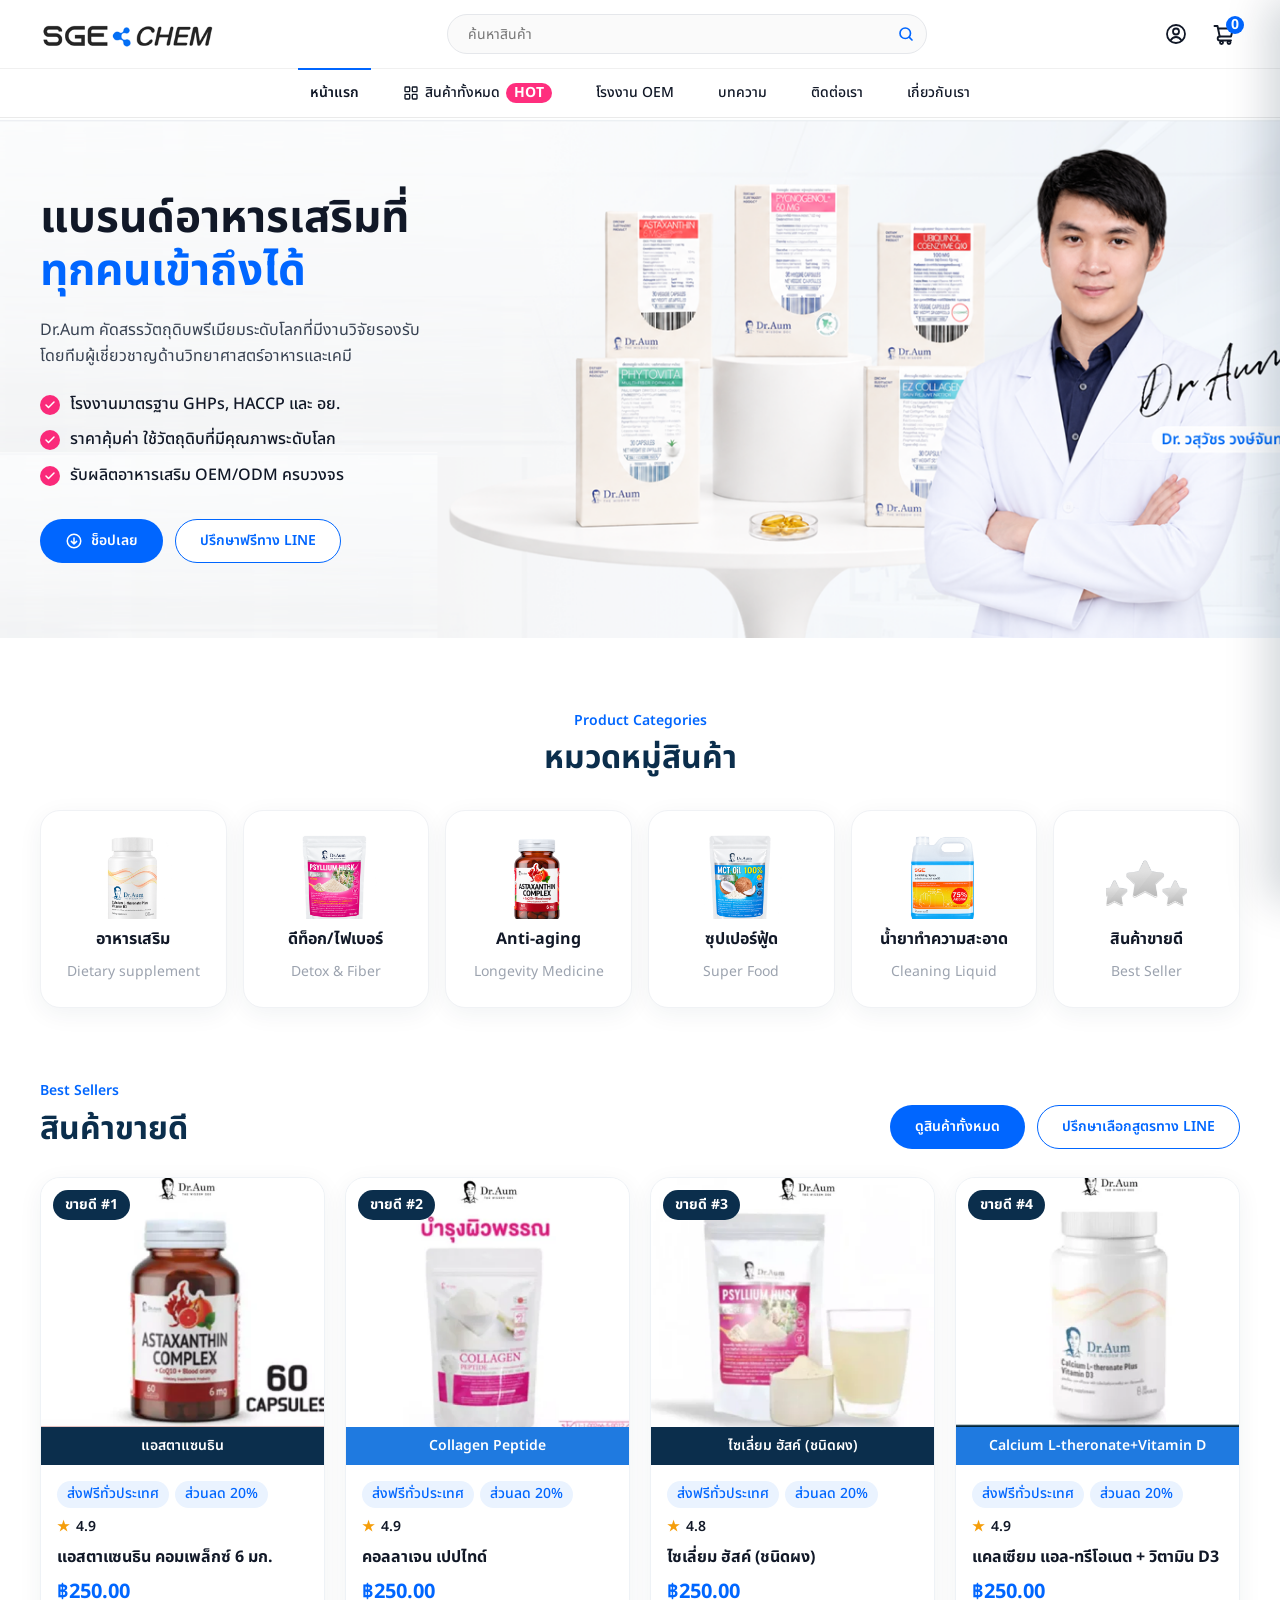
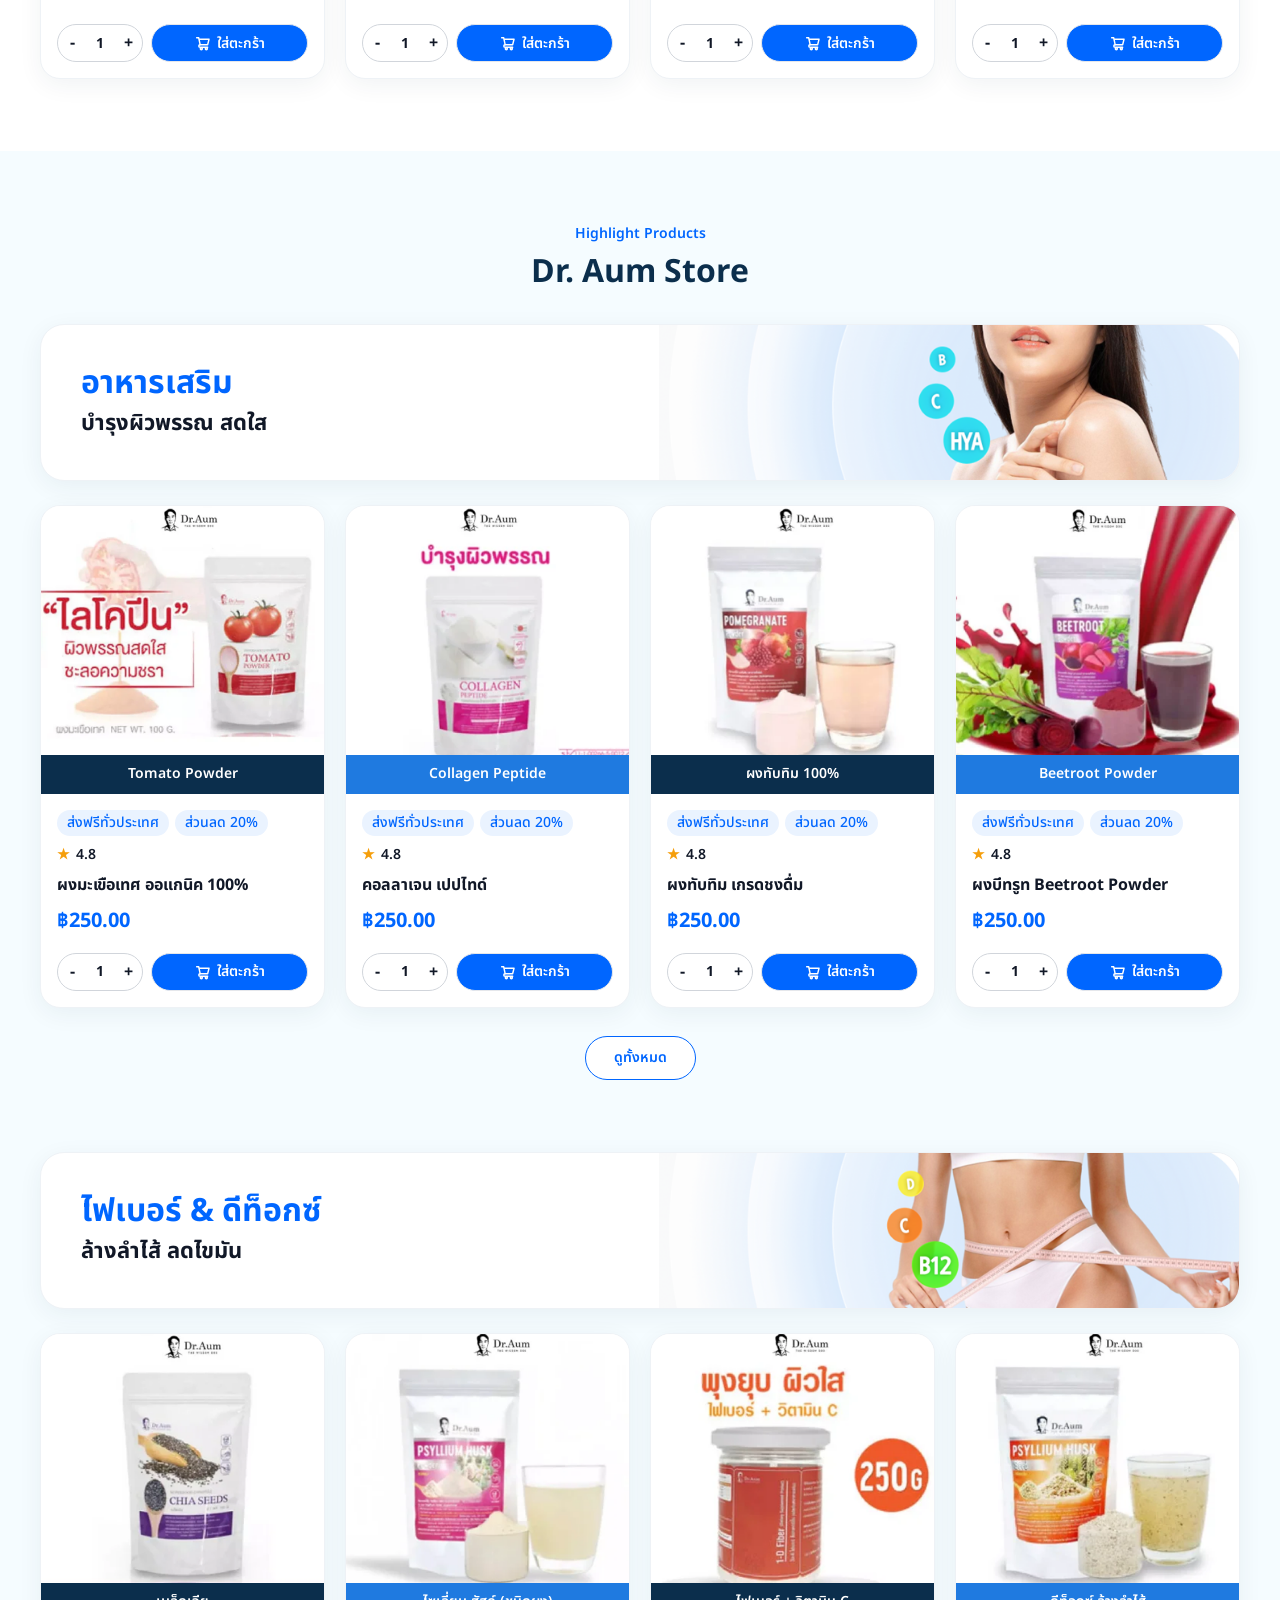
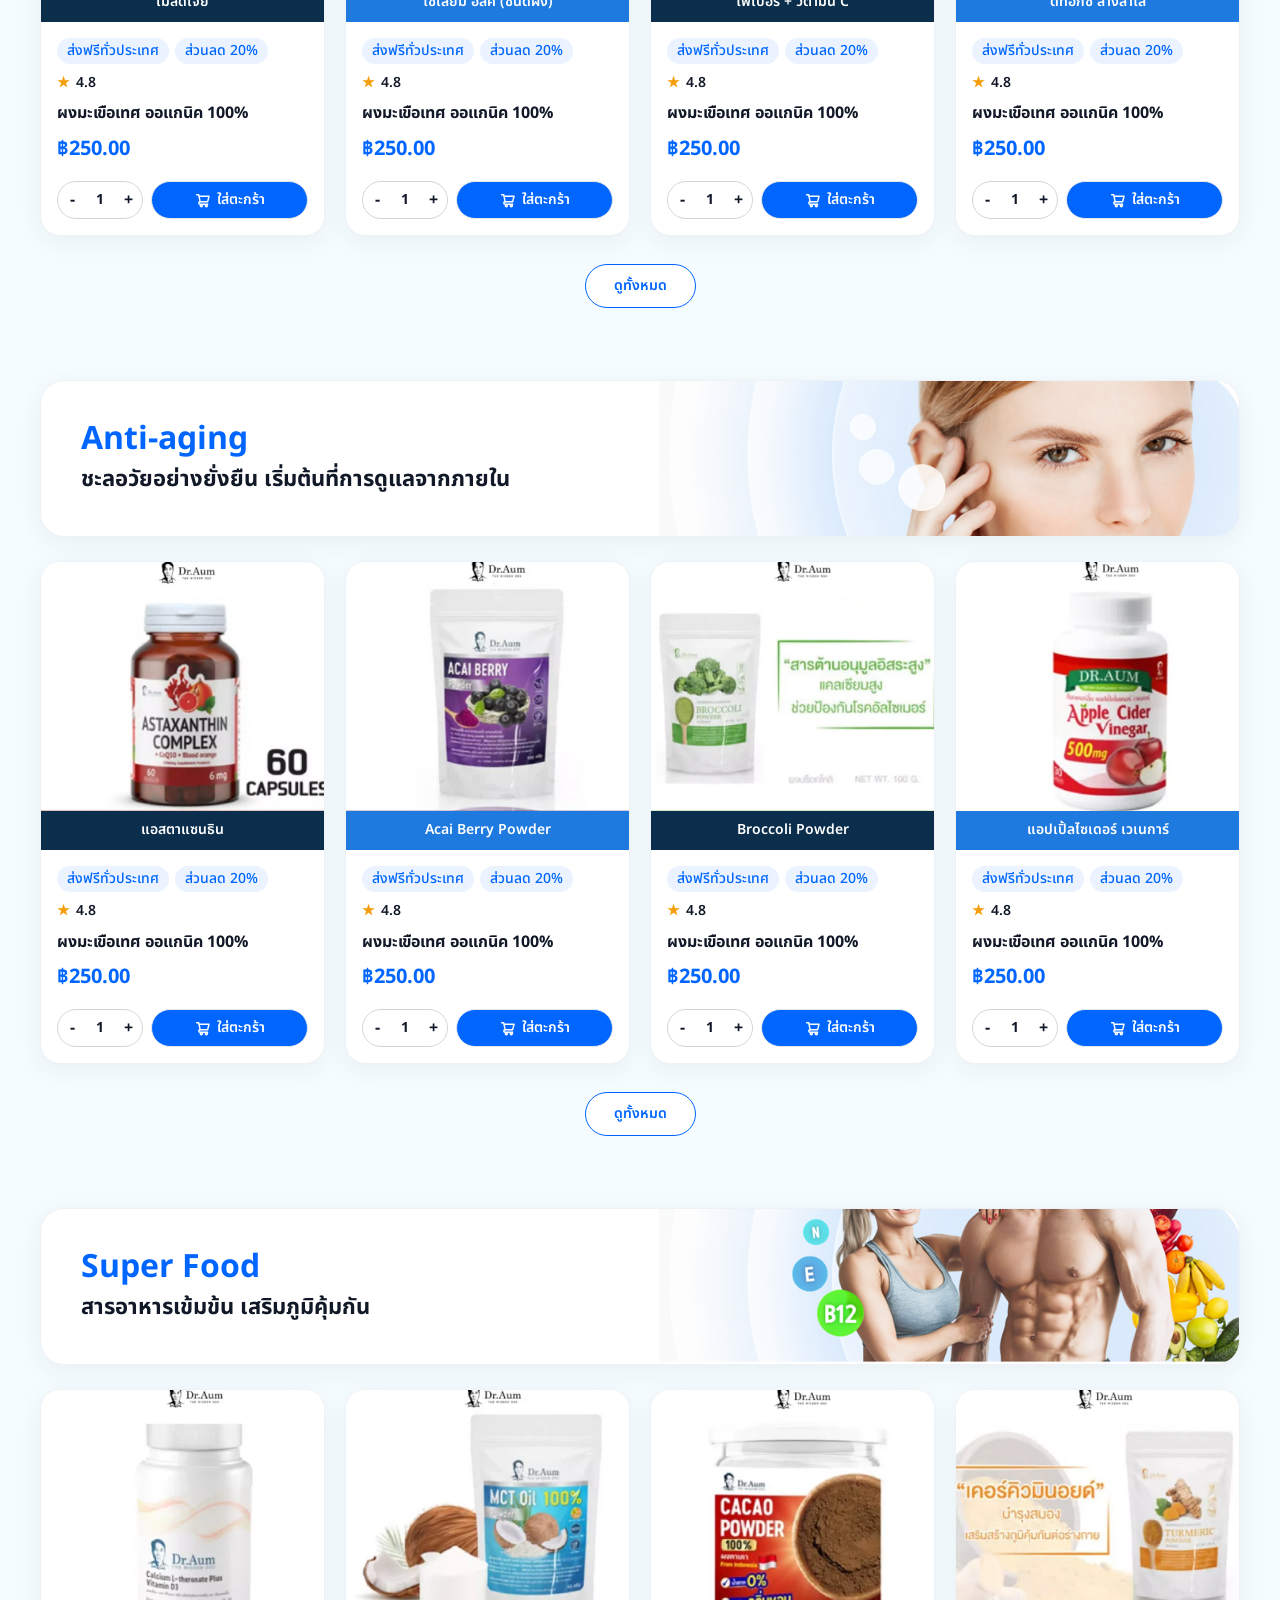
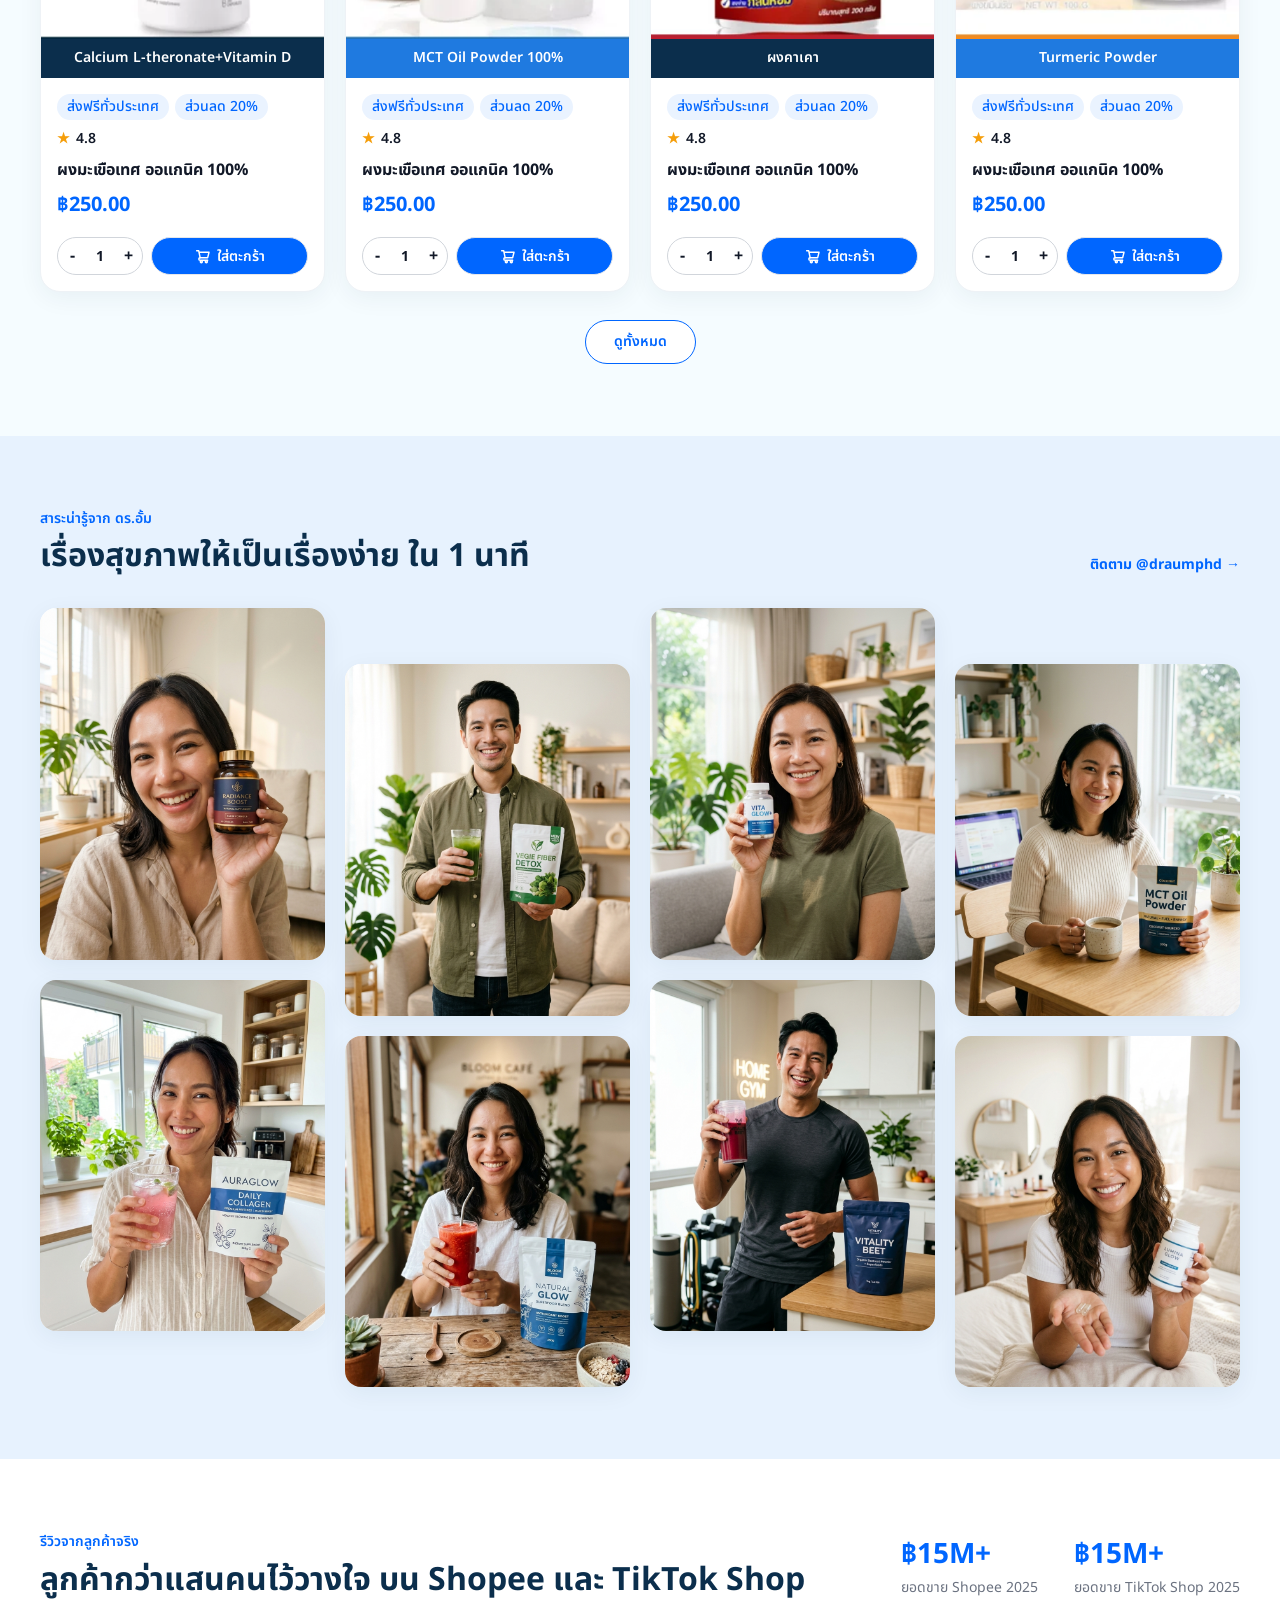
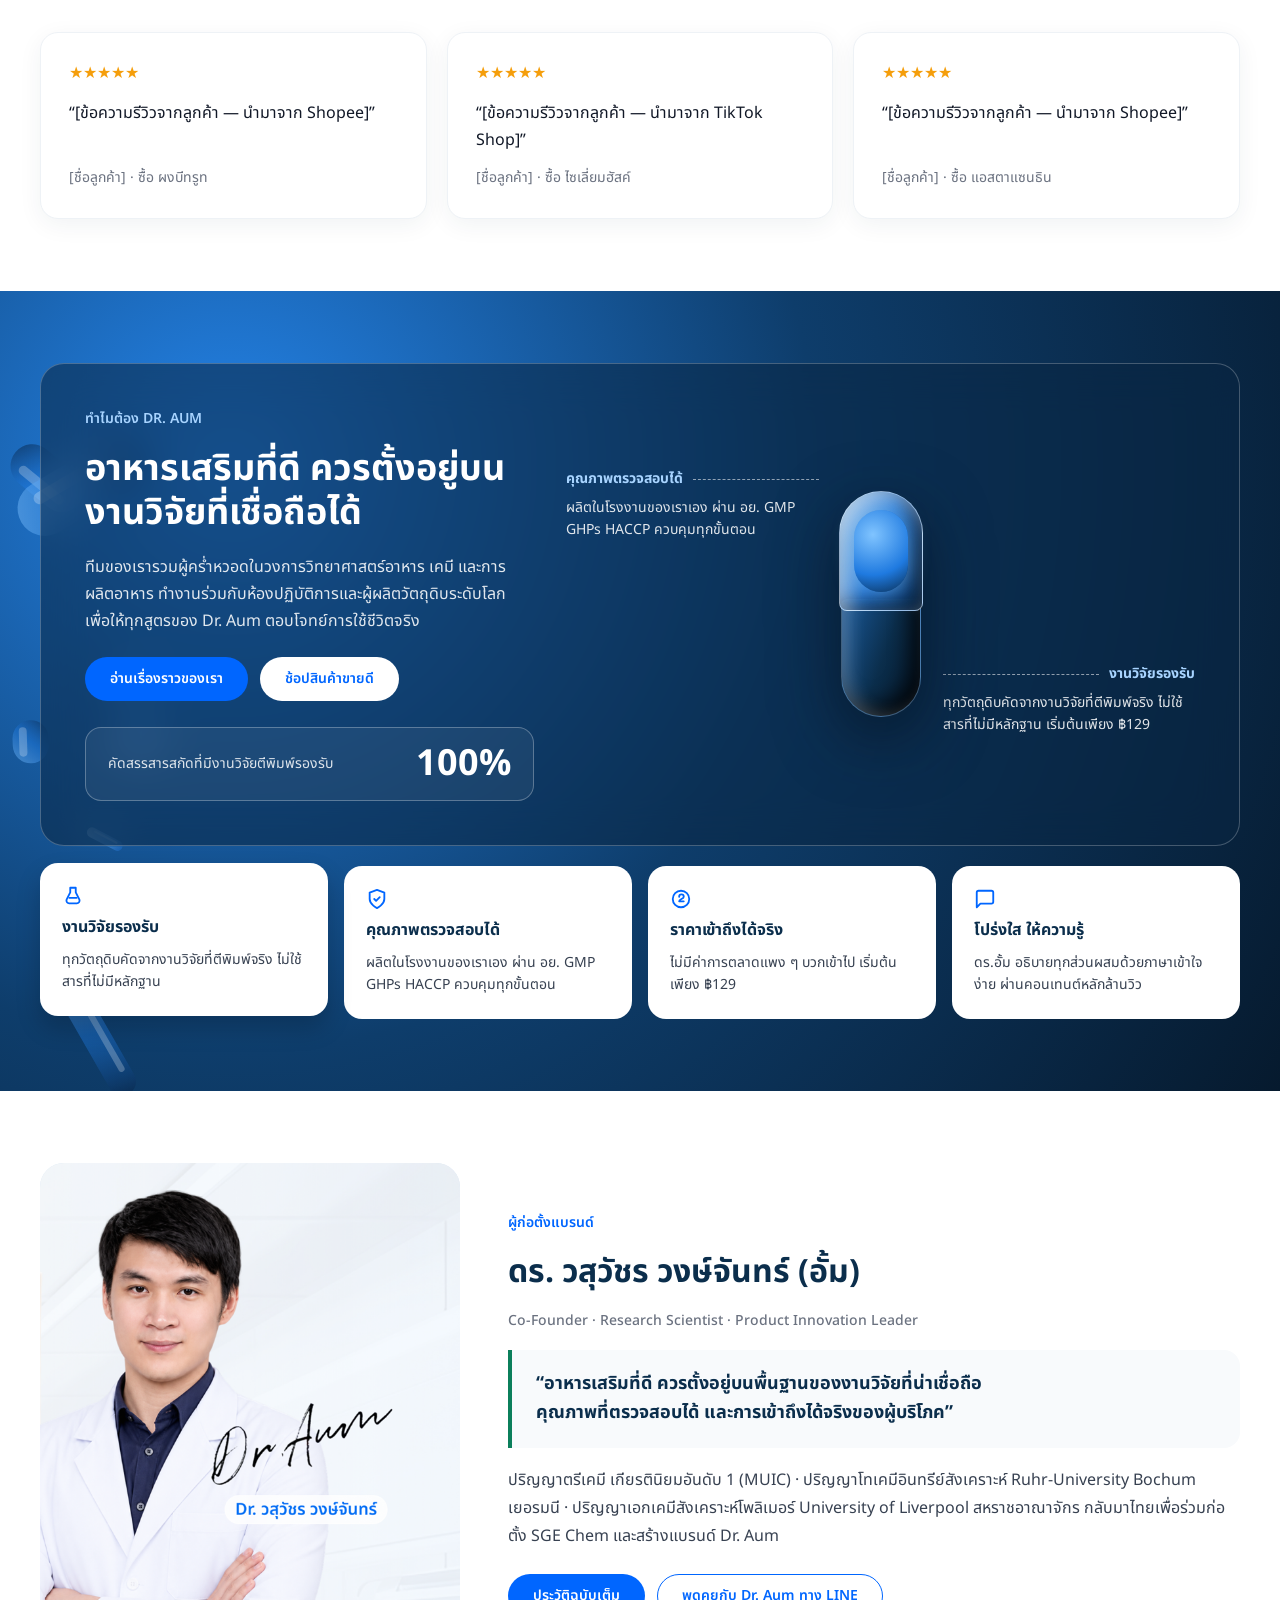
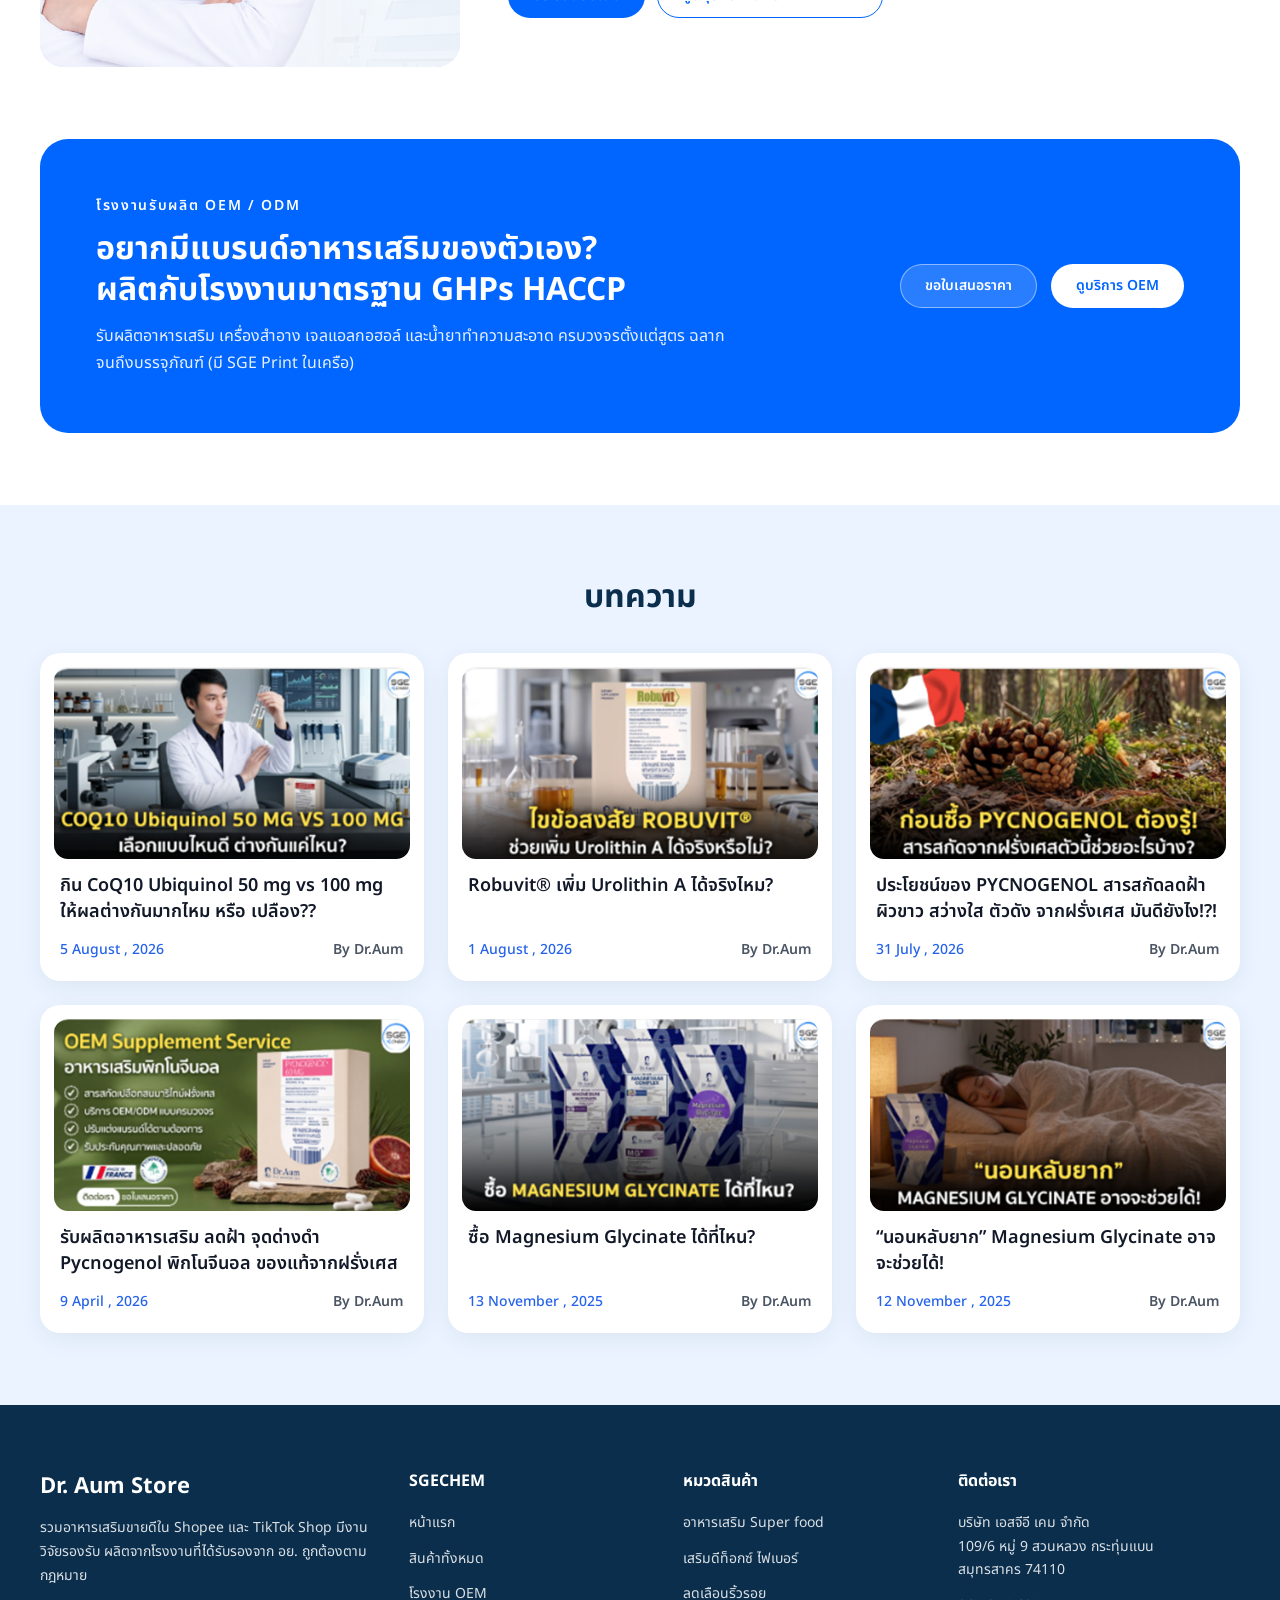
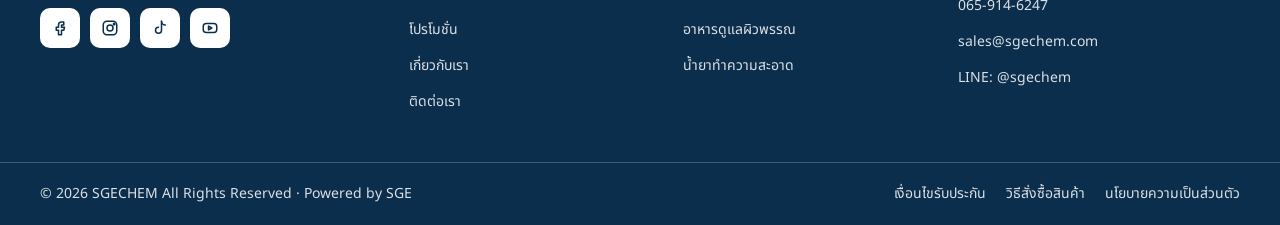
==== commit 2a6fe5c4: "Add shop and OEM draft pages, sync latest edits - New shop.html (all products + category view) and o" ====
--- a/index.html
+++ b/index.html
@@ -41,12 +41,12 @@
     <div class="orig-header-nav-wrap">
       <nav class="orig-header-nav" aria-label="เมนูหลัก">
         <a href="index.html" class="active">หน้าแรก</a>
-        <a href="#highlight-products">
+        <a href="shop.html">
           <svg width="16" height="16" viewBox="0 0 24 24" fill="none" stroke="currentColor" stroke-width="2"><rect x="3" y="3" width="7" height="7" rx="1"/><rect x="14" y="3" width="7" height="7" rx="1"/><rect x="3" y="14" width="7" height="7" rx="1"/><rect x="14" y="14" width="7" height="7" rx="1"/></svg>
           <span>สินค้าทั้งหมด</span>
           <span class="orig-hot-pill">HOT</span>
         </a>
-        <a href="#oem-service">โรงงาน OEM</a>
+        <a href="oem.html">โรงงาน OEM</a>
         <a href="#articles">บทความ</a>
         <a href="contact.html">ติดต่อเรา</a>
         <a href="about.html">เกี่ยวกับเรา</a>
@@ -900,7 +900,7 @@
           </div>
           <div style="display:flex;gap:14px;flex-wrap:wrap">
             <a href="contact.html" class="btn" style="background:rgba(255,255,255,0.16);color:#FFFFFF;border:1.5px solid rgba(255,255,255,0.45)">ขอใบเสนอราคา</a>
-            <a href="about.html#factory" class="btn btn-white">ดูบริการ OEM</a>
+            <a href="oem.html" class="btn btn-white">ดูบริการ OEM</a>
           </div>
         </div>
       </div>
@@ -1043,7 +1043,8 @@
       <div class="orig-footer-col">
         <h4>SGECHEM</h4>
         <a href="index.html">หน้าแรก</a>
-        <a href="#highlight-products">สินค้าทั้งหมด</a>
+        <a href="shop.html">สินค้าทั้งหมด</a>
+        <a href="oem.html">โรงงาน OEM</a>
         <a href="#best-seller">โปรโมชั่น</a>
         <a href="about.html">เกี่ยวกับเรา</a>
         <a href="contact.html">ติดต่อเรา</a>
@@ -1051,11 +1052,11 @@
 
       <div class="orig-footer-col">
         <h4>หมวดสินค้า</h4>
-        <a href="#cat-superfood">อาหารเสริม Super food</a>
-        <a href="#cat-detox">เสริมดีท็อกซ์ ไฟเบอร์</a>
-        <a href="#cat-antiaging">ลดเลือนริ้วรอย</a>
-        <a href="#cat-supplement">อาหารดูแลผิวพรรณ</a>
-        <a href="contact.html">น้ำยาทำความสะอาด</a>
+        <a href="shop.html?cat=superfood">อาหารเสริม Super food</a>
+        <a href="shop.html?cat=detox">เสริมดีท็อกซ์ ไฟเบอร์</a>
+        <a href="shop.html?cat=antiaging">ลดเลือนริ้วรอย</a>
+        <a href="shop.html?cat=supplement">อาหารดูแลผิวพรรณ</a>
+        <a href="shop.html?cat=cleaning">น้ำยาทำความสะอาด</a>
       </div>
 
       <div class="orig-footer-col">
--- a/styles.css
+++ b/styles.css
@@ -2032,3 +2032,1476 @@
     font-size: 12px;
   }
 }
+
+/* ==========================================================================
+   SHOP PAGE (shop.html) — หน้าสินค้าทั้งหมด + หน้าหมวดสินค้า (?cat=)
+   โครงอ้างอิงหน้า sgeenergy.co.th/solarcell-product: แบนเนอร์ + แถบหมวด,
+   ตัวกรองซ้าย + สินค้า 3 คอลัมน์, จุดเด่น, CTA, ข้อมูลการสั่งซื้อ
+   ========================================================================== */
+.sec-block.shop-hero-sec {
+  padding-top: 24px;
+}
+
+.shop-breadcrumb {
+  display: flex;
+  flex-wrap: wrap;
+  gap: 8px;
+  font-size: 14px;
+  color: var(--text-muted);
+  margin-bottom: 16px;
+}
+
+.shop-breadcrumb a {
+  color: var(--text-muted);
+}
+
+.shop-breadcrumb a:hover {
+  color: var(--blue-primary);
+}
+
+.shop-hero {
+  display: flex;
+  align-items: center;
+  justify-content: space-between;
+  gap: 24px;
+  min-height: 340px;
+  padding: 48px 0 88px 48px;
+  background: #F4F9FF url('images/headbanner-full.png') no-repeat right center / cover;
+  border-radius: 24px;
+  overflow: hidden;
+}
+
+.shop-hero-text {
+  flex: 1 1 480px;
+  max-width: 520px;
+  display: flex;
+  flex-direction: column;
+  gap: 12px;
+}
+
+.shop-hero-title {
+  font-size: 40px;
+  font-weight: 700;
+  line-height: 1.25;
+  color: var(--navy-800);
+}
+
+.shop-hero-desc {
+  font-size: 18px;
+  line-height: 1.7;
+  color: var(--text-body);
+}
+
+.shop-hero-img {
+  display: none;
+}
+
+.shop-hero-img img {
+  width: 100%;
+  height: auto;
+}
+
+.shop-cat-strip {
+  position: relative;
+  z-index: 2;
+  display: grid;
+  grid-template-columns: repeat(6, minmax(0, 1fr));
+  margin: -56px 24px 0;
+  padding: 8px;
+  background: #FFFFFF;
+  border-radius: 20px;
+  box-shadow: var(--shadow-card);
+}
+
+.shop-cat-item {
+  display: flex;
+  flex-direction: column;
+  align-items: center;
+  gap: 8px;
+  padding: 16px 8px;
+  border-radius: 14px;
+  font-size: 14px;
+  font-weight: 600;
+  text-align: center;
+  color: #111827;
+}
+
+.shop-cat-item img {
+  width: 56px;
+  height: 56px;
+  object-fit: contain;
+}
+
+.shop-cat-item:hover,
+.shop-cat-item.active {
+  background: var(--bg-soft);
+  color: var(--blue-primary);
+}
+
+.shop-list-title {
+  margin-bottom: 24px;
+}
+
+.shop-layout {
+  display: grid;
+  grid-template-columns: 260px minmax(0, 1fr);
+  gap: 24px;
+  align-items: start;
+}
+
+.shop-sidebar {
+  position: sticky;
+  top: 140px;
+  display: flex;
+  flex-direction: column;
+  gap: 16px;
+}
+
+.shop-filter-card {
+  background: #FFFFFF;
+  border: 1px solid #EEF2F6;
+  border-radius: 20px;
+  padding: 20px;
+  box-shadow: var(--shadow-card);
+}
+
+.shop-filter-head {
+  display: flex;
+  justify-content: space-between;
+  align-items: center;
+  padding-bottom: 16px;
+  margin-bottom: 16px;
+  border-bottom: 1px solid #EEF2F6;
+}
+
+.shop-filter-head h3 {
+  font-size: 16px;
+  font-weight: 700;
+  color: var(--navy-800);
+}
+
+.shop-filter-clear {
+  font-size: 14px;
+  font-weight: 600;
+}
+
+.shop-filter-label {
+  font-size: 14px;
+  font-weight: 700;
+  color: #111827;
+  margin-bottom: 8px;
+}
+
+.shop-filter-list {
+  list-style: none;
+  margin: 0;
+  padding: 0;
+  display: flex;
+  flex-direction: column;
+  gap: 4px;
+}
+
+.shop-filter-item {
+  display: flex;
+  align-items: center;
+  gap: 10px;
+  padding: 8px;
+  border-radius: 12px;
+  font-size: 14px;
+  color: var(--text-body);
+}
+
+.shop-filter-icon {
+  width: 32px;
+  height: 32px;
+  flex: none;
+}
+
+.shop-filter-icon img {
+  width: 100%;
+  height: 100%;
+  object-fit: contain;
+}
+
+.shop-filter-name {
+  flex: 1;
+}
+
+.shop-filter-count {
+  min-width: 28px;
+  height: 24px;
+  padding: 0 8px;
+  border-radius: 999px;
+  background: #F3F4F6;
+  color: var(--text-muted);
+  font-size: 12px;
+  font-weight: 600;
+  display: inline-flex;
+  align-items: center;
+  justify-content: center;
+}
+
+.shop-filter-item:hover {
+  background: var(--bg-soft);
+  color: var(--blue-primary);
+}
+
+.shop-filter-item.active {
+  background: var(--bg-soft);
+  color: var(--blue-primary);
+  font-weight: 600;
+}
+
+.shop-filter-item.active .shop-filter-count {
+  background: var(--blue-primary);
+  color: #FFFFFF;
+}
+
+.shop-help-card {
+  background: var(--navy-800);
+  border-radius: 20px;
+  padding: 24px 20px;
+  display: flex;
+  flex-direction: column;
+  gap: 8px;
+}
+
+.shop-help-card h3 {
+  font-size: 18px;
+  font-weight: 700;
+  line-height: 1.4;
+  color: #FFFFFF;
+}
+
+.shop-help-card p {
+  font-size: 14px;
+  line-height: 1.6;
+  color: rgba(255, 255, 255, 0.8);
+}
+
+.shop-help-card .btn {
+  margin-top: 8px;
+  width: 100%;
+}
+
+.shop-toolbar {
+  display: flex;
+  justify-content: space-between;
+  align-items: center;
+  gap: 16px;
+  flex-wrap: wrap;
+  margin-bottom: 20px;
+}
+
+.shop-count {
+  font-size: 14px;
+  color: var(--text-muted);
+}
+
+.shop-count strong {
+  color: var(--navy-800);
+}
+
+.shop-toolbar-actions {
+  display: flex;
+  gap: 12px;
+}
+
+.shop-search {
+  display: flex;
+  align-items: center;
+  gap: 8px;
+  width: 240px;
+  height: 44px;
+  padding: 0 16px;
+  border: 1px solid #D1D5DB;
+  border-radius: 999px;
+  background: #FFFFFF;
+  color: var(--text-muted);
+}
+
+.shop-search:focus-within {
+  border-color: var(--blue-primary);
+}
+
+.shop-search input {
+  flex: 1;
+  min-width: 0;
+  border: 0;
+  outline: 0;
+  background: transparent;
+  font-size: 14px;
+  color: #111827;
+}
+
+.shop-sort {
+  height: 44px;
+  padding: 0 40px 0 16px;
+  border: 1px solid #D1D5DB;
+  border-radius: 999px;
+  background: #FFFFFF url("data:image/svg+xml,%3Csvg xmlns='http://www.w3.org/2000/svg' width='12' height='12' viewBox='0 0 24 24' fill='none' stroke='%236B7280' stroke-width='3' stroke-linecap='round'%3E%3Cpath d='M6 9l6 6 6-6'/%3E%3C/svg%3E") no-repeat right 16px center;
+  font-size: 14px;
+  color: #111827;
+  -webkit-appearance: none;
+  appearance: none;
+  cursor: pointer;
+}
+
+.shop-cat-banner {
+  margin-bottom: 20px;
+}
+
+.shop-grid {
+  display: grid;
+  grid-template-columns: repeat(3, minmax(0, 1fr));
+  gap: 20px;
+}
+
+.shop-cat-banner[hidden],
+.shop-grid[hidden],
+.shop-empty[hidden],
+.shop-grid .prod-card[hidden] {
+  display: none;
+}
+
+.shop-empty {
+  display: flex;
+  flex-direction: column;
+  align-items: center;
+  gap: 8px;
+  padding: 48px 24px;
+  text-align: center;
+  background: #FFFFFF;
+  border: 1px dashed var(--border-blue);
+  border-radius: 20px;
+}
+
+.shop-empty h3 {
+  font-size: 20px;
+  font-weight: 700;
+  color: var(--navy-800);
+}
+
+.shop-empty p {
+  font-size: 16px;
+  color: var(--text-body);
+}
+
+.shop-empty .btn {
+  margin-top: 8px;
+}
+
+.shop-pagination {
+  display: flex;
+  justify-content: center;
+  gap: 8px;
+  margin-top: 32px;
+}
+
+.shop-pagination:empty {
+  display: none;
+}
+
+.shop-page-btn {
+  min-width: 40px;
+  height: 40px;
+  padding: 0 14px;
+  border: 1px solid #D1D5DB;
+  border-radius: 999px;
+  background: #FFFFFF;
+  font-size: 14px;
+  font-weight: 600;
+  color: #111827;
+  cursor: pointer;
+}
+
+.shop-page-btn:hover {
+  border-color: var(--blue-primary);
+  color: var(--blue-primary);
+}
+
+.shop-page-btn.active {
+  background: var(--blue-primary);
+  border-color: var(--blue-primary);
+  color: #FFFFFF;
+}
+
+.shop-sec-head {
+  display: flex;
+  flex-direction: column;
+  align-items: center;
+  gap: 6px;
+  margin-bottom: 32px;
+  text-align: center;
+}
+
+.shop-why-grid {
+  display: grid;
+  grid-template-columns: repeat(5, minmax(0, 1fr));
+  gap: 16px;
+}
+
+.shop-why-item {
+  display: flex;
+  flex-direction: column;
+  align-items: center;
+  gap: 8px;
+  padding: 24px 16px;
+  text-align: center;
+  background: #FFFFFF;
+  border-radius: 20px;
+  box-shadow: var(--shadow-card);
+}
+
+.shop-why-icon {
+  width: 56px;
+  height: 56px;
+  margin-bottom: 4px;
+  border-radius: 50%;
+  background: var(--bg-soft);
+  color: var(--blue-primary);
+  display: flex;
+  align-items: center;
+  justify-content: center;
+}
+
+.shop-why-item h3 {
+  font-size: 16px;
+  font-weight: 700;
+  color: var(--navy-800);
+}
+
+.shop-why-item p {
+  font-size: 14px;
+  line-height: 1.6;
+  color: var(--text-body);
+}
+
+.shop-cta-banner {
+  display: flex;
+  align-items: center;
+  justify-content: space-between;
+  gap: 32px;
+  flex-wrap: wrap;
+  padding: 56px;
+  background: var(--blue-primary);
+  border-radius: 28px;
+}
+
+.shop-cta-text {
+  flex: 1 1 520px;
+  display: flex;
+  flex-direction: column;
+  gap: 12px;
+}
+
+.shop-cta-eyebrow {
+  font-size: 14px;
+  font-weight: 600;
+  letter-spacing: 0.12em;
+  color: #FFFFFF;
+}
+
+.shop-cta-title {
+  font-size: 32px;
+  font-weight: 700;
+  line-height: 1.28;
+  color: #FFFFFF;
+}
+
+.shop-cta-desc {
+  font-size: 16px;
+  line-height: 1.7;
+  color: rgba(255, 255, 255, 0.9);
+}
+
+.shop-cta-btns {
+  display: flex;
+  gap: 14px;
+  flex-wrap: wrap;
+}
+
+.shop-btn-ghost {
+  background: rgba(255, 255, 255, 0.16);
+  color: #FFFFFF;
+  border-color: rgba(255, 255, 255, 0.45);
+}
+
+.shop-btn-ghost:hover {
+  background: rgba(255, 255, 255, 0.26);
+  color: #FFFFFF;
+}
+
+.shop-info-grid {
+  display: grid;
+  grid-template-columns: repeat(3, minmax(0, 1fr));
+  gap: 20px;
+}
+
+.shop-info-card {
+  display: flex;
+  flex-direction: column;
+  gap: 8px;
+  padding: 24px;
+  background: #FFFFFF;
+  border: 1px solid #EEF2F6;
+  border-radius: 20px;
+  box-shadow: var(--shadow-card);
+}
+
+.shop-info-card h3 {
+  font-size: 18px;
+  font-weight: 700;
+  color: var(--navy-800);
+}
+
+.shop-info-card p {
+  font-size: 16px;
+  line-height: 1.7;
+  color: var(--text-body);
+}
+
+.shop-info-link {
+  margin-top: auto;
+  font-size: 14px;
+  font-weight: 600;
+}
+
+@media (max-width: 1024px) {
+  .shop-layout {
+    grid-template-columns: minmax(0, 1fr);
+  }
+
+  .shop-sidebar {
+    display: none;
+  }
+
+  .shop-hero {
+    padding: 40px 0 80px 32px;
+    background-position: 70% center;
+  }
+
+  .shop-hero-title {
+    font-size: 34px;
+  }
+
+  .shop-why-grid {
+    grid-template-columns: repeat(3, minmax(0, 1fr));
+  }
+}
+
+@media (max-width: 768px) {
+  .sec-block.shop-hero-sec {
+    padding-top: 16px !important;
+  }
+
+  .shop-hero {
+    flex-direction: column;
+    align-items: stretch;
+    gap: 16px;
+    min-height: 0;
+    padding: 24px 16px 72px;
+    background-image: none;
+  }
+
+  .shop-hero-text {
+    flex: none;
+  }
+
+  .shop-hero-title {
+    font-size: 28px;
+  }
+
+  .shop-hero-desc {
+    font-size: 16px;
+  }
+
+  .shop-hero-img {
+    display: block;
+    width: 100%;
+  }
+
+  .shop-cat-strip {
+    display: flex;
+    margin: -48px 8px 0;
+    padding: 6px;
+    overflow-x: auto;
+    scrollbar-width: none;
+  }
+
+  .shop-cat-strip::-webkit-scrollbar {
+    display: none;
+  }
+
+  .shop-cat-item {
+    flex: 0 0 96px;
+    padding: 12px 4px;
+    font-size: 12px;
+  }
+
+  .shop-cat-item img {
+    width: 44px;
+    height: 44px;
+  }
+
+  .shop-list-title {
+    margin-bottom: 16px;
+  }
+
+  .shop-toolbar {
+    flex-direction: column;
+    flex-wrap: nowrap;
+    align-items: stretch;
+    gap: 12px;
+  }
+
+  .shop-search {
+    flex: 1;
+    width: auto;
+    min-width: 0;
+  }
+
+  .shop-sort {
+    flex: none;
+    max-width: 160px;
+  }
+
+  .shop-grid {
+    grid-template-columns: repeat(2, minmax(0, 1fr));
+    gap: 12px;
+  }
+
+  .shop-pagination {
+    margin-top: 24px;
+  }
+
+  .shop-why-grid {
+    grid-template-columns: repeat(2, minmax(0, 1fr));
+    gap: 12px;
+  }
+
+  .shop-why-item {
+    padding: 20px 12px;
+  }
+
+  .shop-why-item:last-child {
+    grid-column: 1 / -1;
+  }
+
+  .shop-cta-banner {
+    padding: 28px 20px;
+  }
+
+  .shop-cta-title {
+    font-size: 24px;
+  }
+
+  .shop-cta-btns .btn {
+    flex: 1 1 auto;
+  }
+
+  .shop-info-grid {
+    grid-template-columns: 1fr;
+    gap: 12px;
+  }
+
+  .shop-info-card {
+    padding: 20px;
+  }
+
+  .shop-info-card p {
+    font-size: 14px;
+  }
+}
+
+/* ==========================================================================
+   OEM LANDING PAGE (oem.html) — โรงงานรับผลิต OEM / ODM
+   เนื้อหาอ้างอิงหน้า OEM ของ sgechem.com (อาหารเสริม เครื่องสำอาง น้ำยา แอลกอฮอล์)
+   ========================================================================== */
+.sec-block.oem-hero-sec {
+  padding-top: 24px;
+  background: linear-gradient(180deg, #EAF3FF 0%, #FFFFFF 100%);
+}
+
+.oem-hero {
+  display: flex;
+  align-items: center;
+  gap: 48px;
+}
+
+.oem-hero-text {
+  flex: 1 1 0;
+  display: flex;
+  flex-direction: column;
+  gap: 16px;
+}
+
+.oem-hero-title {
+  font-size: 44px;
+  font-weight: 700;
+  line-height: 1.2;
+  color: var(--navy-800);
+}
+
+.oem-hero-desc {
+  font-size: 18px;
+  line-height: 1.7;
+  color: var(--text-body);
+  max-width: 560px;
+}
+
+.oem-hero-btns {
+  display: flex;
+  gap: 12px;
+  flex-wrap: wrap;
+  margin-top: 8px;
+}
+
+.oem-hero-checks,
+.oem-check-list,
+.oem-cond-list {
+  list-style: none;
+  margin: 0;
+  padding: 0;
+}
+
+.oem-hero-checks {
+  display: flex;
+  flex-wrap: wrap;
+  gap: 8px 24px;
+  margin-top: 8px;
+}
+
+.oem-hero-checks li,
+.oem-check-list li {
+  display: flex;
+  align-items: center;
+  gap: 8px;
+  font-size: 14px;
+  font-weight: 500;
+  color: var(--text-body);
+}
+
+.oem-hero-checks svg,
+.oem-check-list svg,
+.oem-cond-list svg {
+  flex: none;
+  color: var(--blue-primary);
+}
+
+.oem-hero-img {
+  flex: 0 0 52%;
+  border-radius: 24px;
+  overflow: hidden;
+  box-shadow: var(--shadow-card);
+}
+
+.oem-hero-img img {
+  width: 100%;
+  aspect-ratio: 4 / 3;
+  object-fit: cover;
+}
+
+.oem-stats {
+  display: grid;
+  grid-template-columns: repeat(4, minmax(0, 1fr));
+  margin-top: 48px;
+  background: #FFFFFF;
+  border: 1px solid #EEF2F6;
+  border-radius: 20px;
+  box-shadow: var(--shadow-card);
+}
+
+.oem-stat {
+  display: flex;
+  flex-direction: column;
+  gap: 4px;
+  padding: 24px;
+}
+
+.oem-stat + .oem-stat {
+  border-left: 1px solid #EEF2F6;
+}
+
+.oem-stat strong {
+  font-size: 32px;
+  font-weight: 700;
+  line-height: 1.2;
+  color: var(--blue-primary);
+}
+
+.oem-stat span {
+  font-size: 14px;
+  line-height: 1.5;
+  color: var(--text-muted);
+}
+
+.oem-icon {
+  width: 56px;
+  height: 56px;
+  flex: none;
+  border-radius: 16px;
+  background: var(--bg-soft);
+  color: var(--blue-primary);
+  display: flex;
+  align-items: center;
+  justify-content: center;
+}
+
+.oem-cat-grid {
+  display: grid;
+  grid-template-columns: repeat(4, minmax(0, 1fr));
+  gap: 20px;
+}
+
+.oem-cat-card {
+  display: flex;
+  flex-direction: column;
+  gap: 12px;
+  padding: 28px 24px;
+  background: #FFFFFF;
+  border: 1px solid #EEF2F6;
+  border-radius: 20px;
+  box-shadow: var(--shadow-card);
+  transition: all 0.22s ease;
+}
+
+.oem-cat-card:hover {
+  transform: translateY(-4px);
+  box-shadow: var(--shadow-hover);
+  border-color: var(--border-blue);
+}
+
+.oem-cat-card h3 {
+  font-size: 20px;
+  font-weight: 700;
+  color: var(--navy-800);
+}
+
+.oem-cat-card p {
+  font-size: 14px;
+  line-height: 1.7;
+  color: var(--text-body);
+}
+
+.oem-cat-price {
+  margin-top: auto;
+  padding-top: 12px;
+  border-top: 1px solid #EEF2F6;
+  font-size: 14px;
+  font-weight: 700;
+  color: var(--blue-primary);
+}
+
+.oem-svc-sec {
+  margin-top: 72px;
+}
+
+.oem-svc-grid {
+  display: grid;
+  grid-template-columns: repeat(3, minmax(0, 1fr));
+  gap: 20px;
+}
+
+.oem-svc {
+  display: flex;
+  align-items: flex-start;
+  gap: 16px;
+  padding: 24px;
+  background: #FFFFFF;
+  border-radius: 20px;
+  box-shadow: var(--shadow-card);
+}
+
+.oem-svc h3 {
+  font-size: 18px;
+  font-weight: 700;
+  line-height: 1.4;
+  color: var(--navy-800);
+  margin-bottom: 4px;
+}
+
+.oem-svc p {
+  font-size: 14px;
+  line-height: 1.7;
+  color: var(--text-body);
+}
+
+.oem-pkg-grid {
+  display: grid;
+  grid-template-columns: repeat(3, minmax(0, 1fr));
+  gap: 20px;
+  align-items: stretch;
+}
+
+.oem-pkg {
+  position: relative;
+  display: flex;
+  flex-direction: column;
+  gap: 12px;
+  padding: 32px 28px;
+  background: #FFFFFF;
+  border: 1px solid #EEF2F6;
+  border-radius: 24px;
+  box-shadow: var(--shadow-card);
+}
+
+.oem-pkg-hl {
+  border: 2px solid var(--blue-primary);
+}
+
+.oem-pkg-tag {
+  position: absolute;
+  top: -14px;
+  left: 28px;
+  padding: 4px 12px;
+  border-radius: 999px;
+  background: var(--blue-primary);
+  color: #FFFFFF;
+  font-size: 12px;
+  font-weight: 600;
+}
+
+.oem-pkg h3 {
+  font-size: 18px;
+  font-weight: 700;
+  color: var(--navy-800);
+}
+
+.oem-pkg-price {
+  display: flex;
+  align-items: baseline;
+  gap: 8px;
+  color: var(--text-muted);
+  font-size: 14px;
+}
+
+.oem-pkg-price strong {
+  font-size: 40px;
+  font-weight: 700;
+  line-height: 1.1;
+  color: var(--blue-primary);
+}
+
+.oem-pkg-desc {
+  font-size: 14px;
+  line-height: 1.7;
+  color: var(--text-body);
+  padding-bottom: 16px;
+  border-bottom: 1px solid #EEF2F6;
+}
+
+.oem-check-list {
+  display: flex;
+  flex-direction: column;
+  gap: 10px;
+  margin-bottom: 8px;
+}
+
+.oem-pkg .btn {
+  margin-top: auto;
+}
+
+.oem-steps {
+  list-style: none;
+  margin: 0;
+  padding: 0;
+  display: grid;
+  grid-template-columns: repeat(4, minmax(0, 1fr));
+  gap: 20px;
+  counter-reset: none;
+}
+
+.oem-step {
+  position: relative;
+  display: flex;
+  flex-direction: column;
+  gap: 8px;
+  padding: 24px;
+  background: #FFFFFF;
+  border: 1px solid #EEF2F6;
+  border-radius: 20px;
+}
+
+.oem-step-num {
+  font-size: 32px;
+  font-weight: 700;
+  line-height: 1;
+  color: var(--border-blue);
+}
+
+.oem-step h3 {
+  font-size: 18px;
+  font-weight: 700;
+  color: var(--navy-800);
+}
+
+.oem-step p {
+  font-size: 14px;
+  line-height: 1.6;
+  color: var(--text-body);
+}
+
+.oem-terms {
+  display: grid;
+  grid-template-columns: minmax(0, 1.6fr) minmax(0, 1fr);
+  gap: 24px;
+  align-items: start;
+}
+
+.oem-table-wrap {
+  overflow-x: auto;
+  background: #FFFFFF;
+  border: 1px solid #EEF2F6;
+  border-radius: 20px;
+  box-shadow: var(--shadow-card);
+}
+
+.oem-table {
+  width: 100%;
+  border-collapse: collapse;
+  font-size: 14px;
+}
+
+.oem-table th,
+.oem-table td {
+  padding: 14px 20px;
+  text-align: left;
+  vertical-align: top;
+  line-height: 1.6;
+  border-bottom: 1px solid #EEF2F6;
+}
+
+.oem-table thead th {
+  background: var(--navy-800);
+  color: #FFFFFF;
+  font-weight: 600;
+}
+
+.oem-table tbody th {
+  font-weight: 600;
+  color: var(--navy-800);
+}
+
+.oem-table td {
+  color: var(--text-body);
+}
+
+.oem-note {
+  padding: 12px 20px;
+  font-size: 12px;
+  color: var(--text-muted);
+}
+
+.oem-cond-list {
+  display: flex;
+  flex-direction: column;
+  gap: 12px;
+}
+
+.oem-cond-list li {
+  display: flex;
+  gap: 12px;
+  padding: 20px;
+  background: var(--bg-soft);
+  border-radius: 16px;
+}
+
+.oem-cond-list svg {
+  margin-top: 3px;
+}
+
+.oem-cond-list div {
+  display: flex;
+  flex-direction: column;
+  gap: 2px;
+}
+
+.oem-cond-list strong {
+  font-size: 16px;
+  color: var(--navy-800);
+}
+
+.oem-cond-list span {
+  font-size: 14px;
+  line-height: 1.6;
+  color: var(--text-body);
+}
+
+.oem-factory {
+  display: grid;
+  grid-template-columns: minmax(0, 1fr) minmax(0, 1fr);
+  gap: 48px;
+  align-items: center;
+}
+
+.oem-factory-img {
+  border-radius: 24px;
+  overflow: hidden;
+}
+
+.oem-factory-img img {
+  width: 100%;
+  aspect-ratio: 16 / 10;
+  object-fit: cover;
+}
+
+.oem-factory-text {
+  display: flex;
+  flex-direction: column;
+  gap: 12px;
+}
+
+.oem-factory-desc {
+  font-size: 16px;
+  line-height: 1.7;
+  color: var(--text-body);
+}
+
+.oem-badges {
+  display: flex;
+  flex-wrap: wrap;
+  gap: 8px;
+  margin-top: 8px;
+}
+
+.oem-badges span {
+  padding: 6px 16px;
+  border: 1.5px solid var(--border-blue);
+  border-radius: 999px;
+  font-size: 14px;
+  font-weight: 700;
+  color: var(--navy-800);
+}
+
+.oem-base-grid {
+  display: grid;
+  grid-template-columns: repeat(3, minmax(0, 1fr));
+  gap: 20px;
+  margin-top: 32px;
+}
+
+.oem-base {
+  padding: 24px;
+  background: #FFFFFF;
+  border: 1px solid #EEF2F6;
+  border-radius: 20px;
+  box-shadow: var(--shadow-card);
+}
+
+.oem-base h3 {
+  font-size: 18px;
+  font-weight: 700;
+  color: var(--navy-800);
+}
+
+.oem-base p {
+  font-size: 14px;
+  line-height: 1.6;
+  color: var(--text-body);
+}
+
+.oem-base .oem-base-loc {
+  margin: 2px 0 8px;
+  font-weight: 600;
+  color: var(--blue-primary);
+}
+
+.oem-work-sec {
+  margin-top: 72px;
+}
+
+.oem-work-grid {
+  display: grid;
+  grid-template-columns: repeat(4, minmax(0, 1fr));
+  gap: 20px;
+}
+
+.oem-work {
+  margin: 0;
+  display: flex;
+  flex-direction: column;
+  gap: 12px;
+}
+
+.oem-work-img {
+  aspect-ratio: 3 / 4;
+  padding: 24px;
+  background: #FFFFFF;
+  border-radius: 20px;
+  box-shadow: var(--shadow-card);
+  display: flex;
+  align-items: center;
+  justify-content: center;
+}
+
+.oem-work-img img {
+  max-height: 100%;
+  object-fit: contain;
+}
+
+.oem-work figcaption {
+  font-size: 14px;
+  font-weight: 600;
+  text-align: center;
+  color: var(--navy-800);
+}
+
+.oem-faq-wrap {
+  max-width: 880px;
+}
+
+.oem-faq {
+  display: flex;
+  flex-direction: column;
+  gap: 12px;
+}
+
+.oem-faq-item {
+  background: #FFFFFF;
+  border: 1px solid #DCE4EC;
+  border-radius: 14px;
+  padding: 0 20px;
+}
+
+.oem-faq-item summary {
+  display: flex;
+  justify-content: space-between;
+  align-items: center;
+  gap: 16px;
+  min-height: 56px;
+  font-size: 16px;
+  font-weight: 600;
+  color: var(--navy-800);
+  cursor: pointer;
+  list-style: none;
+}
+
+.oem-faq-item summary::-webkit-details-marker {
+  display: none;
+}
+
+.oem-faq-sign {
+  flex: none;
+  font-size: 20px;
+  color: var(--blue-primary);
+  transition: transform 0.2s ease;
+}
+
+.oem-faq-item[open] .oem-faq-sign {
+  transform: rotate(45deg);
+}
+
+.oem-faq-item p {
+  padding: 0 0 18px;
+  font-size: 16px;
+  line-height: 1.7;
+  color: var(--text-body);
+}
+
+.oem-cta-channels {
+  display: flex;
+  flex-direction: column;
+  gap: 10px;
+  min-width: 280px;
+}
+
+.oem-channel {
+  display: flex;
+  justify-content: space-between;
+  align-items: center;
+  gap: 16px;
+  padding: 14px 20px;
+  border: 1.5px solid rgba(255, 255, 255, 0.45);
+  border-radius: 999px;
+  background: rgba(255, 255, 255, 0.12);
+  color: #FFFFFF;
+  font-size: 14px;
+}
+
+.oem-channel strong {
+  font-size: 16px;
+}
+
+.oem-channel:hover {
+  background: #FFFFFF;
+  color: var(--blue-primary);
+}
+
+@media (max-width: 1024px) {
+  .oem-hero {
+    flex-direction: column;
+    align-items: stretch;
+  }
+
+  .oem-hero-img {
+    flex: none;
+  }
+
+  .oem-hero-title {
+    font-size: 36px;
+  }
+
+  .oem-stats,
+  .oem-cat-grid,
+  .oem-steps,
+  .oem-work-grid {
+    grid-template-columns: repeat(2, minmax(0, 1fr));
+  }
+
+  .oem-stat:nth-child(3) {
+    border-left: 0;
+  }
+
+  .oem-stat:nth-child(n+3) {
+    border-top: 1px solid #EEF2F6;
+  }
+
+  .oem-svc-grid,
+  .oem-pkg-grid {
+    grid-template-columns: repeat(2, minmax(0, 1fr));
+  }
+
+  .oem-terms,
+  .oem-factory {
+    grid-template-columns: 1fr;
+  }
+}
+
+@media (max-width: 768px) {
+  .sec-block.oem-hero-sec {
+    padding-top: 16px !important;
+  }
+
+  .oem-hero {
+    gap: 24px;
+  }
+
+  .oem-hero-title {
+    font-size: 28px;
+  }
+
+  .oem-hero-desc {
+    font-size: 16px;
+  }
+
+  .oem-hero-btns .btn {
+    flex: 1 1 auto;
+  }
+
+  .oem-stats {
+    margin-top: 24px;
+  }
+
+  .oem-stat {
+    padding: 16px;
+  }
+
+  .oem-stat strong {
+    font-size: 24px;
+  }
+
+  .oem-stat span {
+    font-size: 12px;
+  }
+
+  .oem-cat-grid,
+  .oem-steps,
+  .oem-work-grid {
+    gap: 12px;
+  }
+
+  .oem-cat-card {
+    padding: 20px 16px;
+  }
+
+  .oem-cat-card h3 {
+    font-size: 16px;
+  }
+
+  .oem-cat-card p {
+    font-size: 12px;
+  }
+
+  .oem-icon {
+    width: 44px;
+    height: 44px;
+    border-radius: 12px;
+  }
+
+  .oem-svc-sec,
+  .oem-work-sec {
+    margin-top: 32px !important;
+  }
+
+  .oem-svc-grid,
+  .oem-pkg-grid,
+  .oem-base-grid {
+    grid-template-columns: 1fr;
+    gap: 12px;
+  }
+
+  .oem-pkg-grid {
+    gap: 24px;
+  }
+
+  .oem-svc {
+    padding: 20px;
+  }
+
+  .oem-pkg {
+    padding: 28px 20px;
+  }
+
+  .oem-pkg-price strong {
+    font-size: 32px;
+  }
+
+  .oem-step {
+    padding: 16px;
+  }
+
+  .oem-step-num {
+    font-size: 24px;
+  }
+
+  .oem-step h3 {
+    font-size: 16px;
+  }
+
+  .oem-step p {
+    font-size: 12px;
+  }
+
+  .oem-table th,
+  .oem-table td {
+    padding: 12px 14px;
+    font-size: 12px;
+  }
+
+  .oem-table {
+    min-width: 520px;
+  }
+
+  .oem-factory {
+    gap: 24px;
+  }
+
+  .oem-base-grid {
+    margin-top: 24px;
+  }
+
+  .oem-work-img {
+    padding: 16px;
+  }
+
+  .oem-faq-item summary,
+  .oem-faq-item p {
+    font-size: 14px;
+  }
+
+  .oem-cta-channels {
+    min-width: 0;
+    width: 100%;
+  }
+}
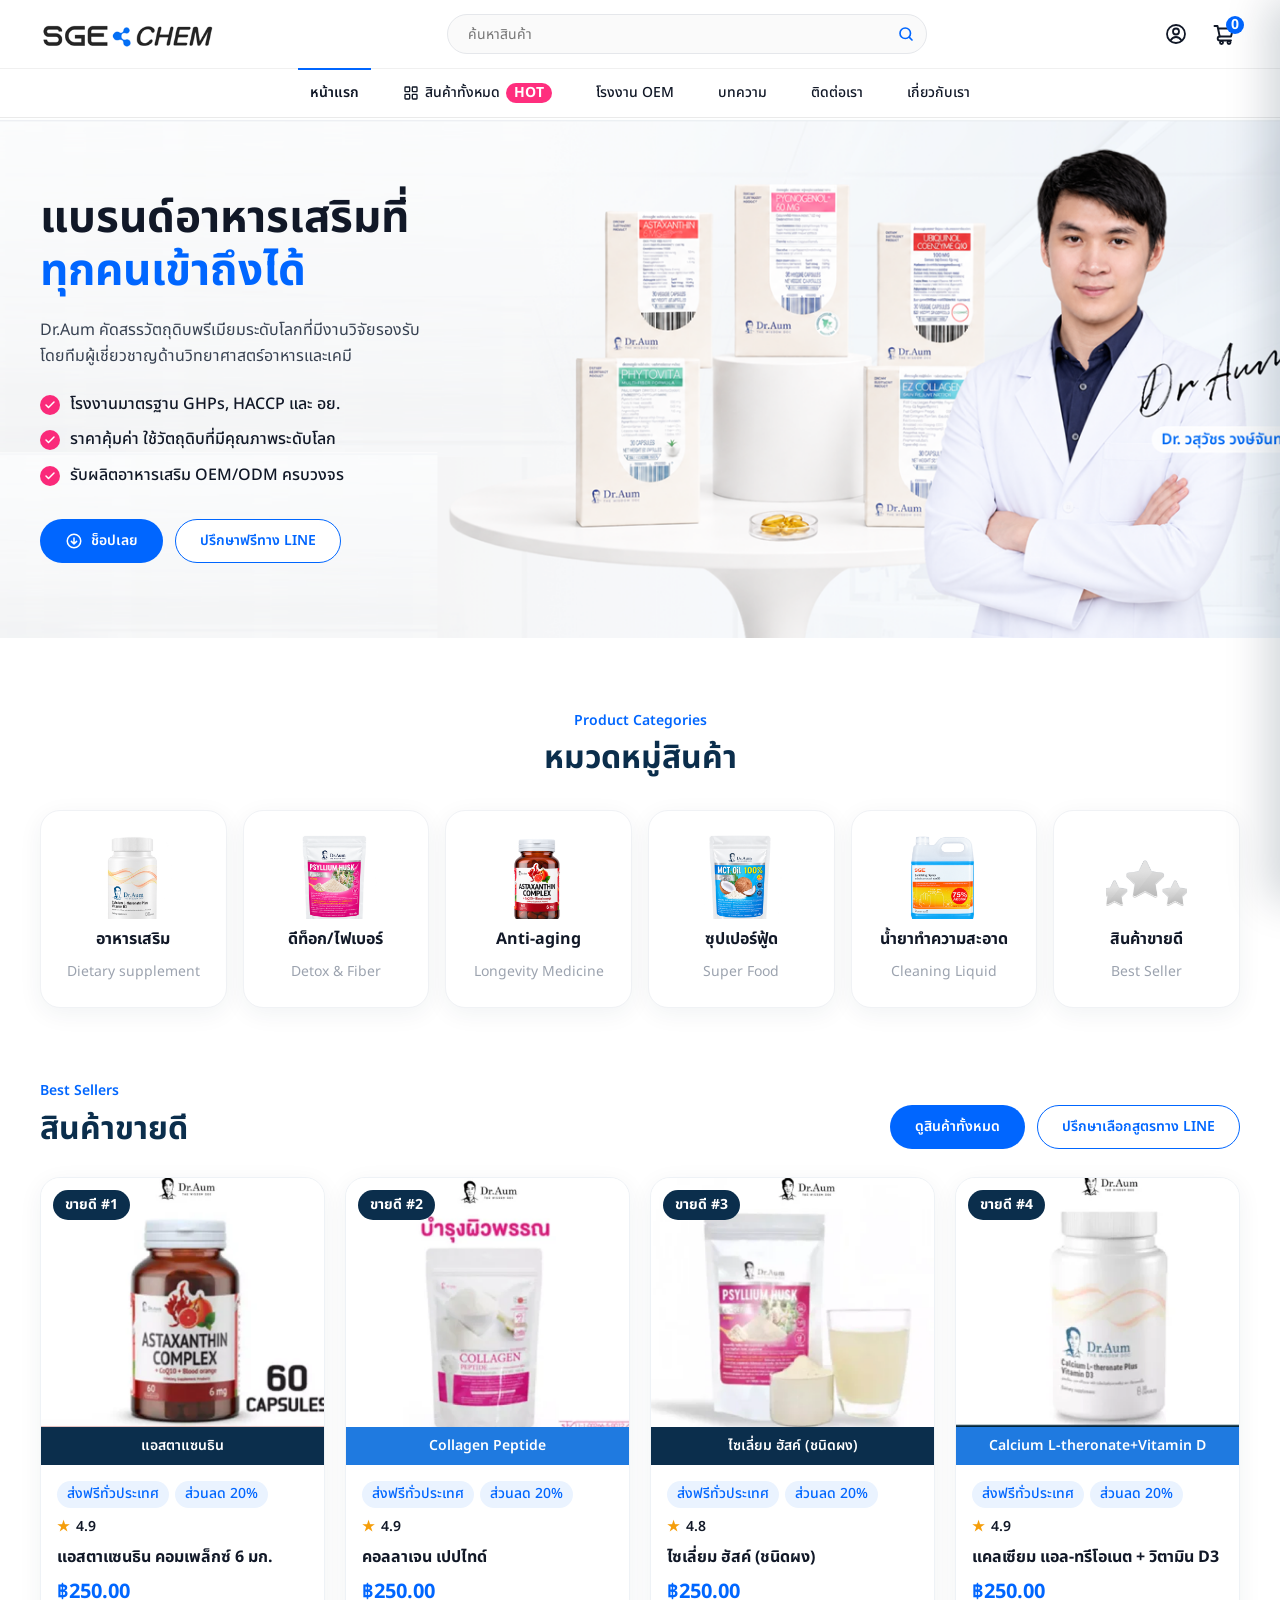
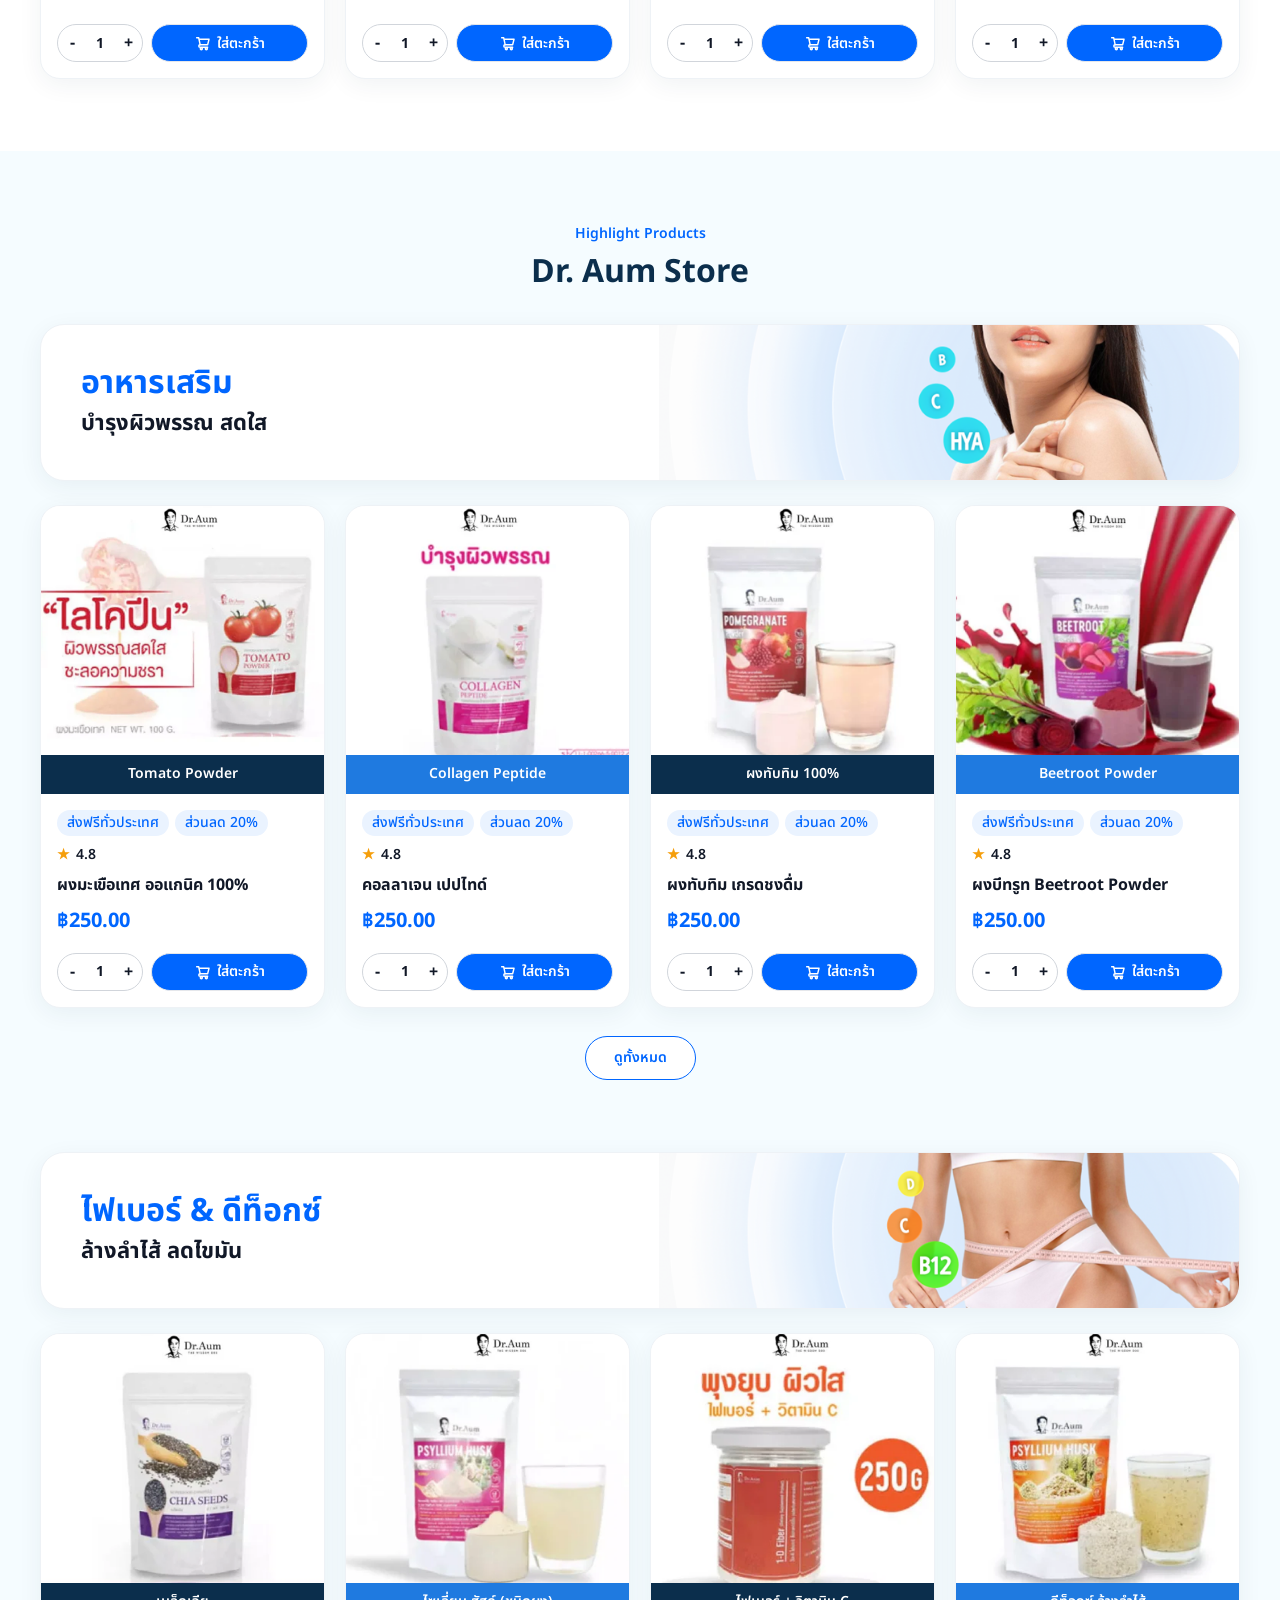
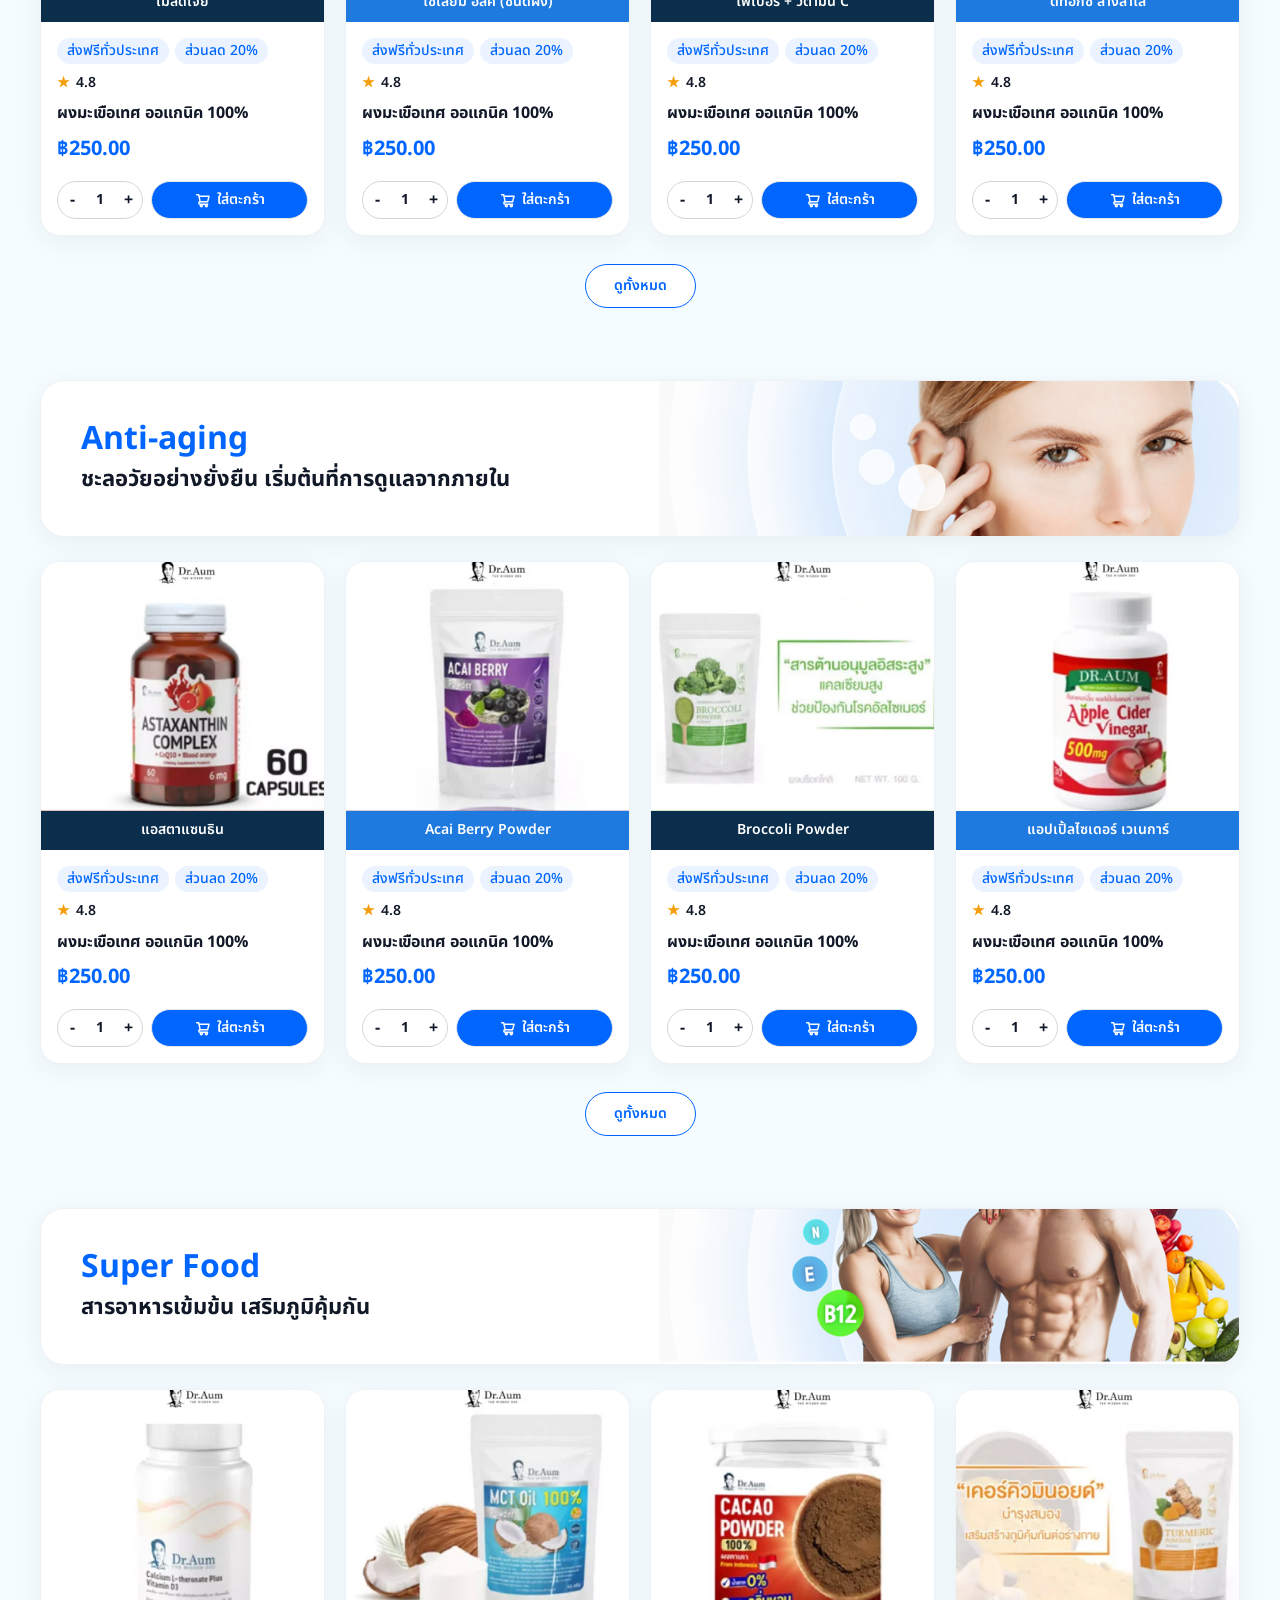
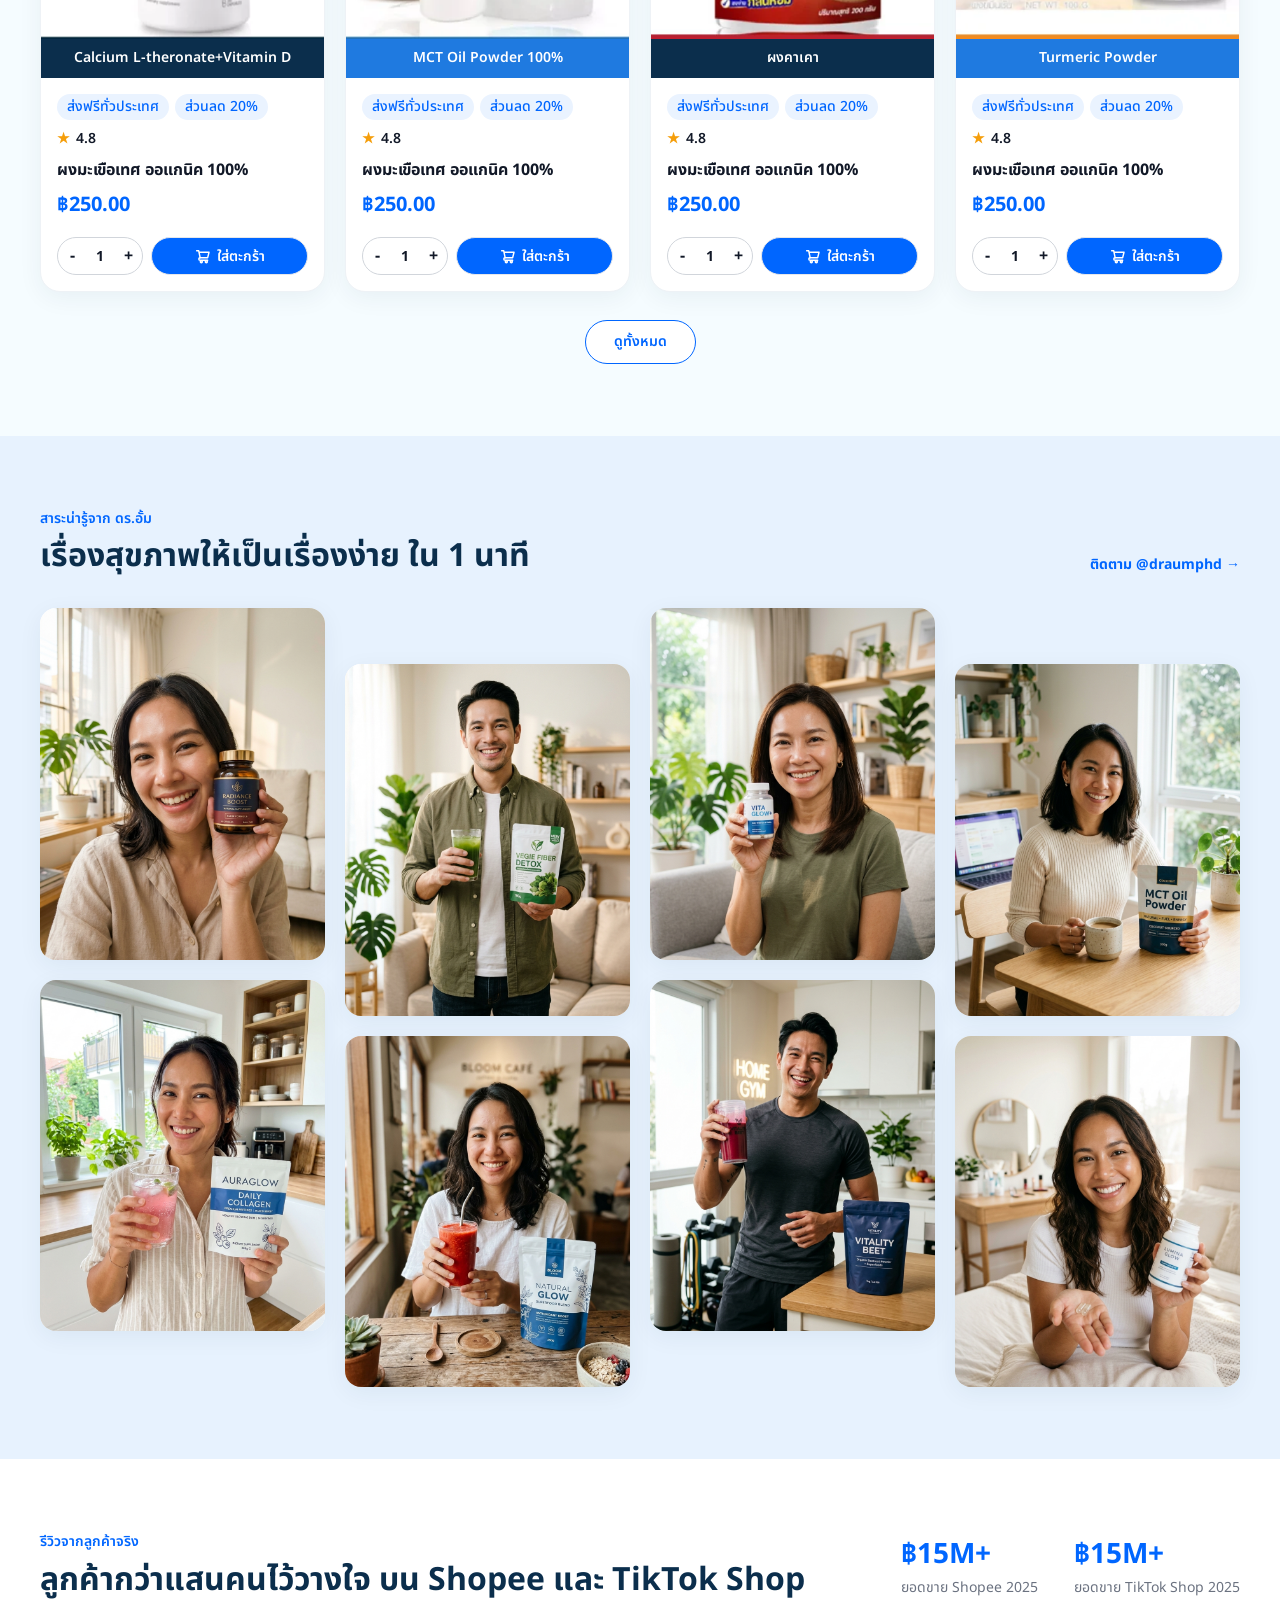
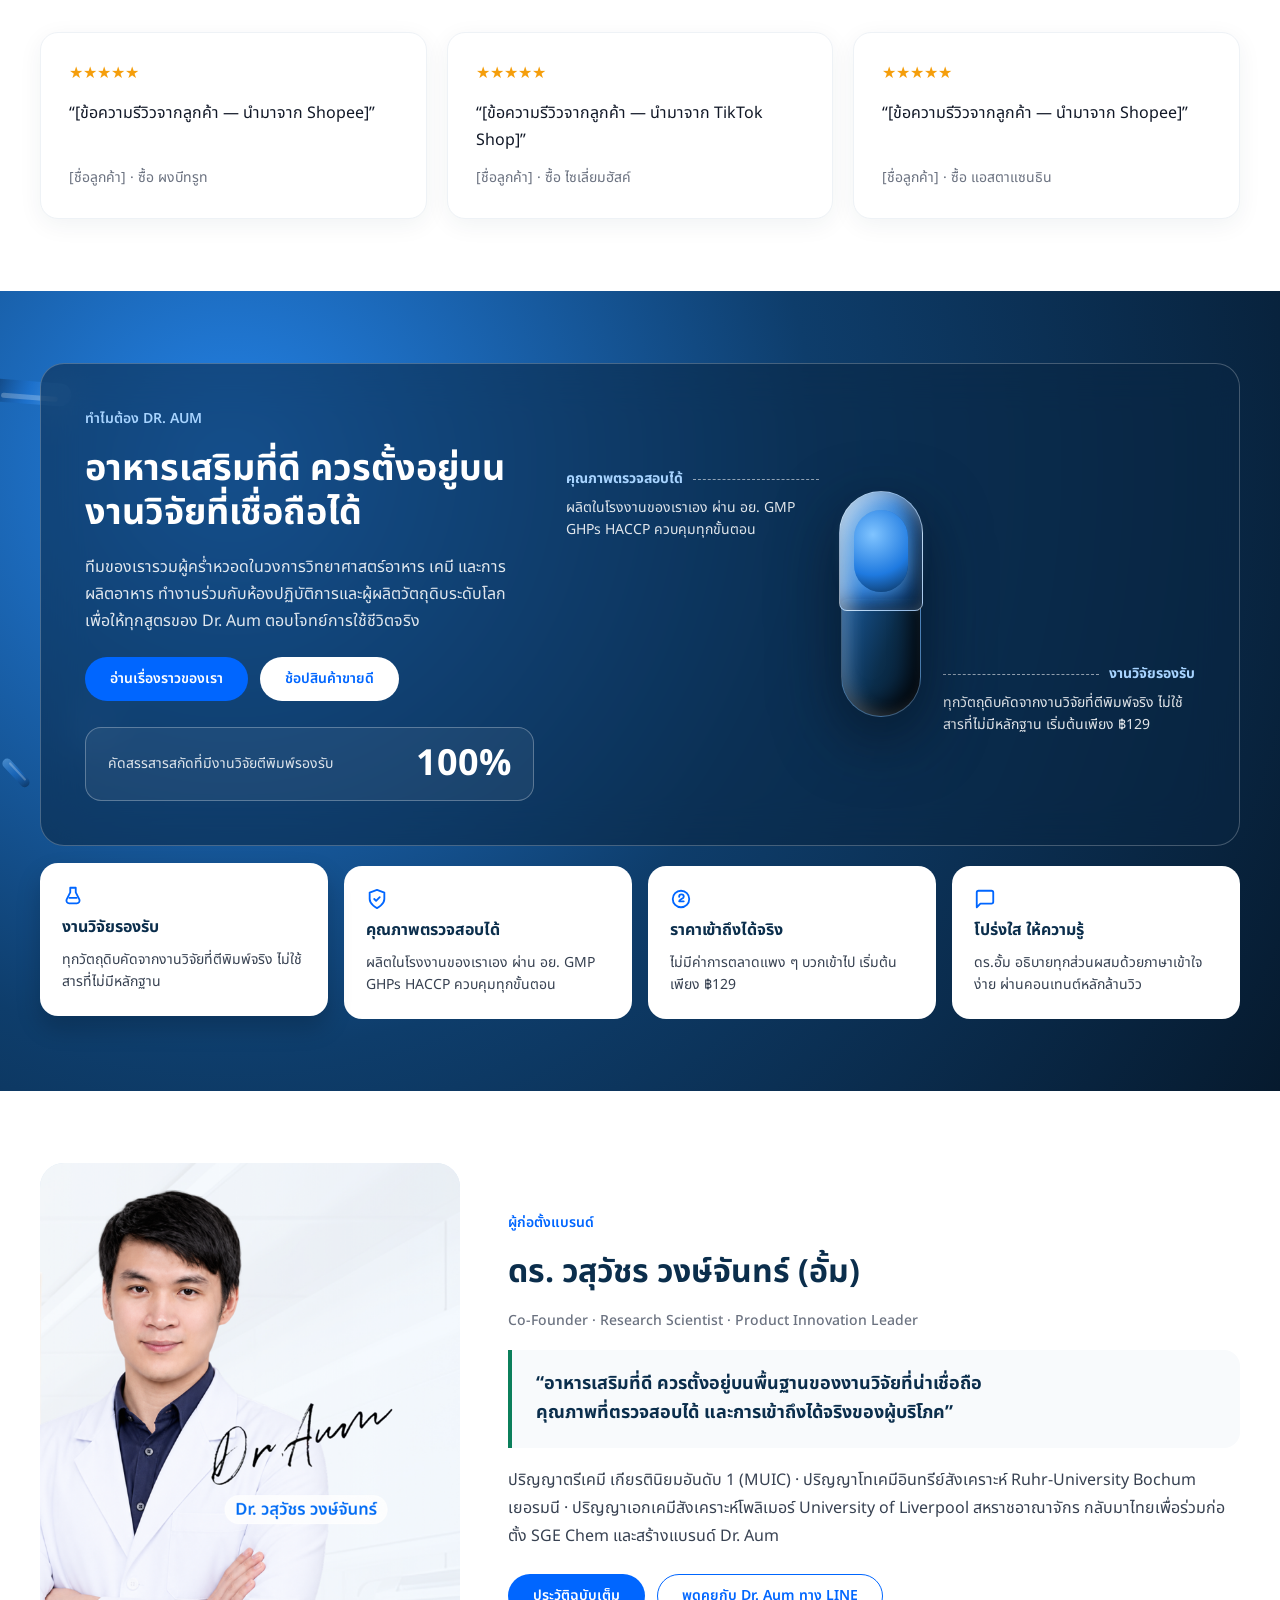
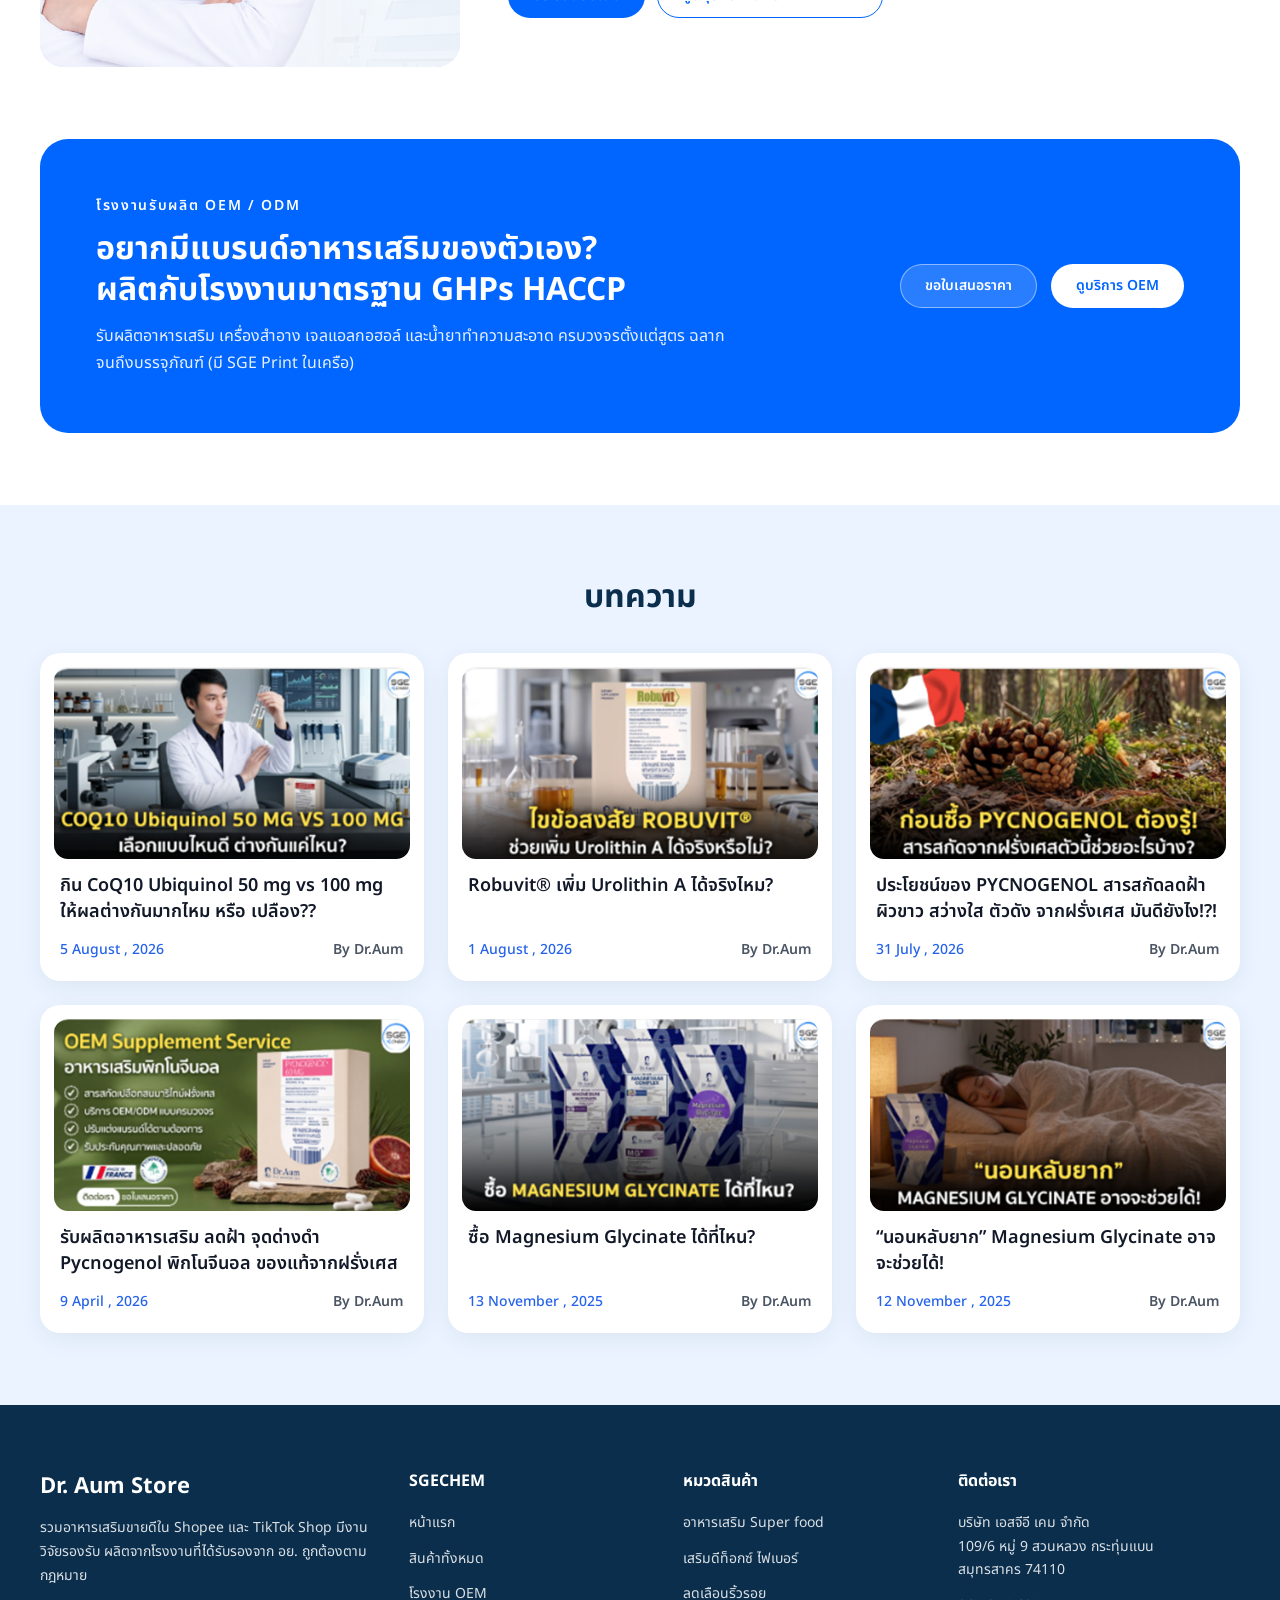
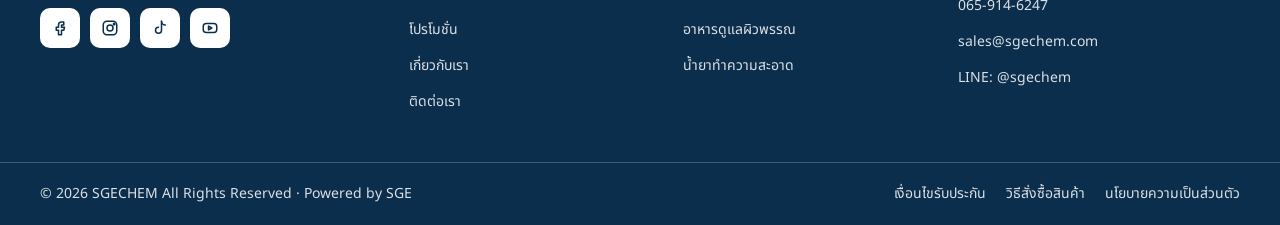
==== commit cec732d0: "Link home category see-all buttons to shop category pages Co-Authored-By: Claude Opus 5.5 <noreply@a" ====
--- a/index.html
+++ b/index.html
@@ -376,7 +376,7 @@
           </div>
 
           <div class="sec-bottom-cta">
-            <a href="#best-seller" class="btn-gray-pill">ดูทั้งหมด</a>
+            <a href="shop.html?cat=supplement" class="btn-gray-pill">ดูทั้งหมด</a>
           </div>
         </div>
 
@@ -471,7 +471,7 @@
           </div>
 
           <div class="sec-bottom-cta">
-            <a href="#best-seller" class="btn-gray-pill">ดูทั้งหมด</a>
+            <a href="shop.html?cat=detox" class="btn-gray-pill">ดูทั้งหมด</a>
           </div>
         </div>
 
@@ -566,7 +566,7 @@
           </div>
 
           <div class="sec-bottom-cta">
-            <a href="#best-seller" class="btn-gray-pill">ดูทั้งหมด</a>
+            <a href="shop.html?cat=antiaging" class="btn-gray-pill">ดูทั้งหมด</a>
           </div>
         </div>
 
@@ -661,7 +661,7 @@
           </div>
 
           <div class="sec-bottom-cta">
-            <a href="#best-seller" class="btn-gray-pill">ดูทั้งหมด</a>
+            <a href="shop.html?cat=superfood" class="btn-gray-pill">ดูทั้งหมด</a>
           </div>
         </div>
       </div>
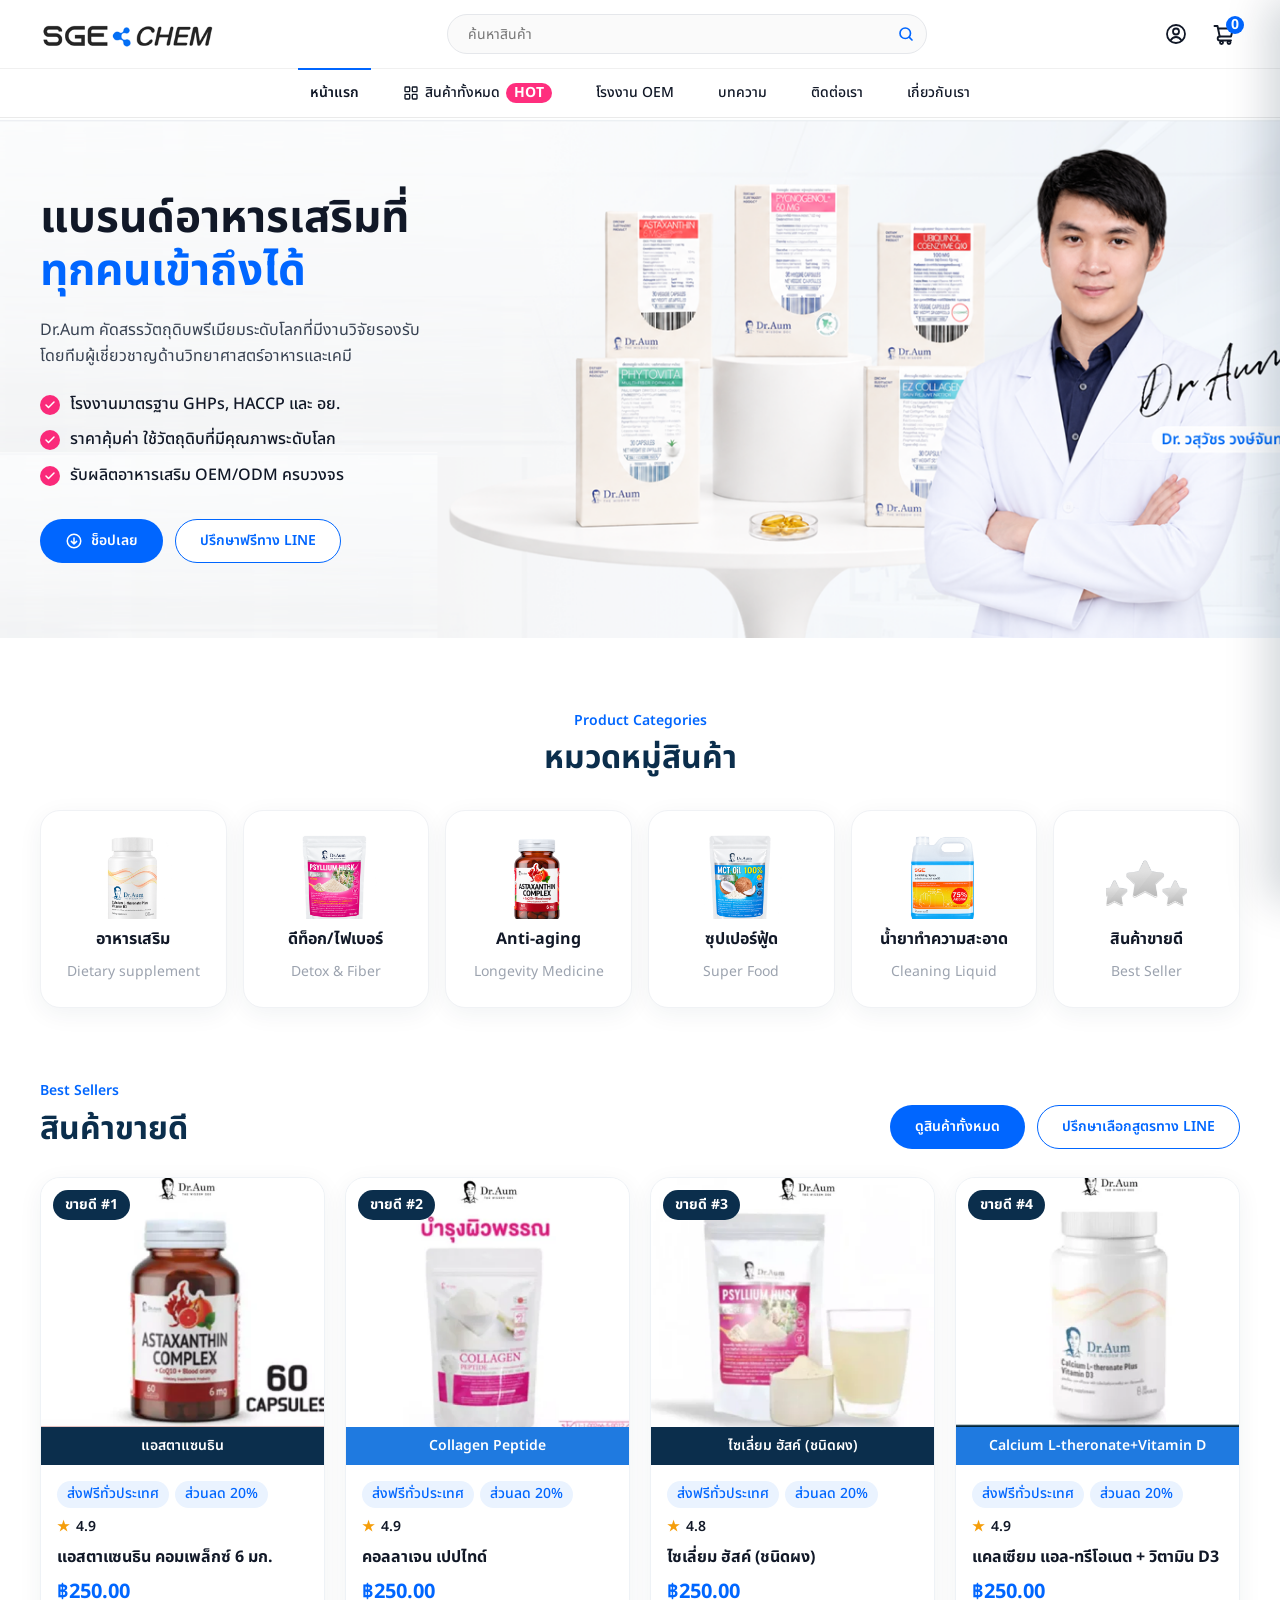
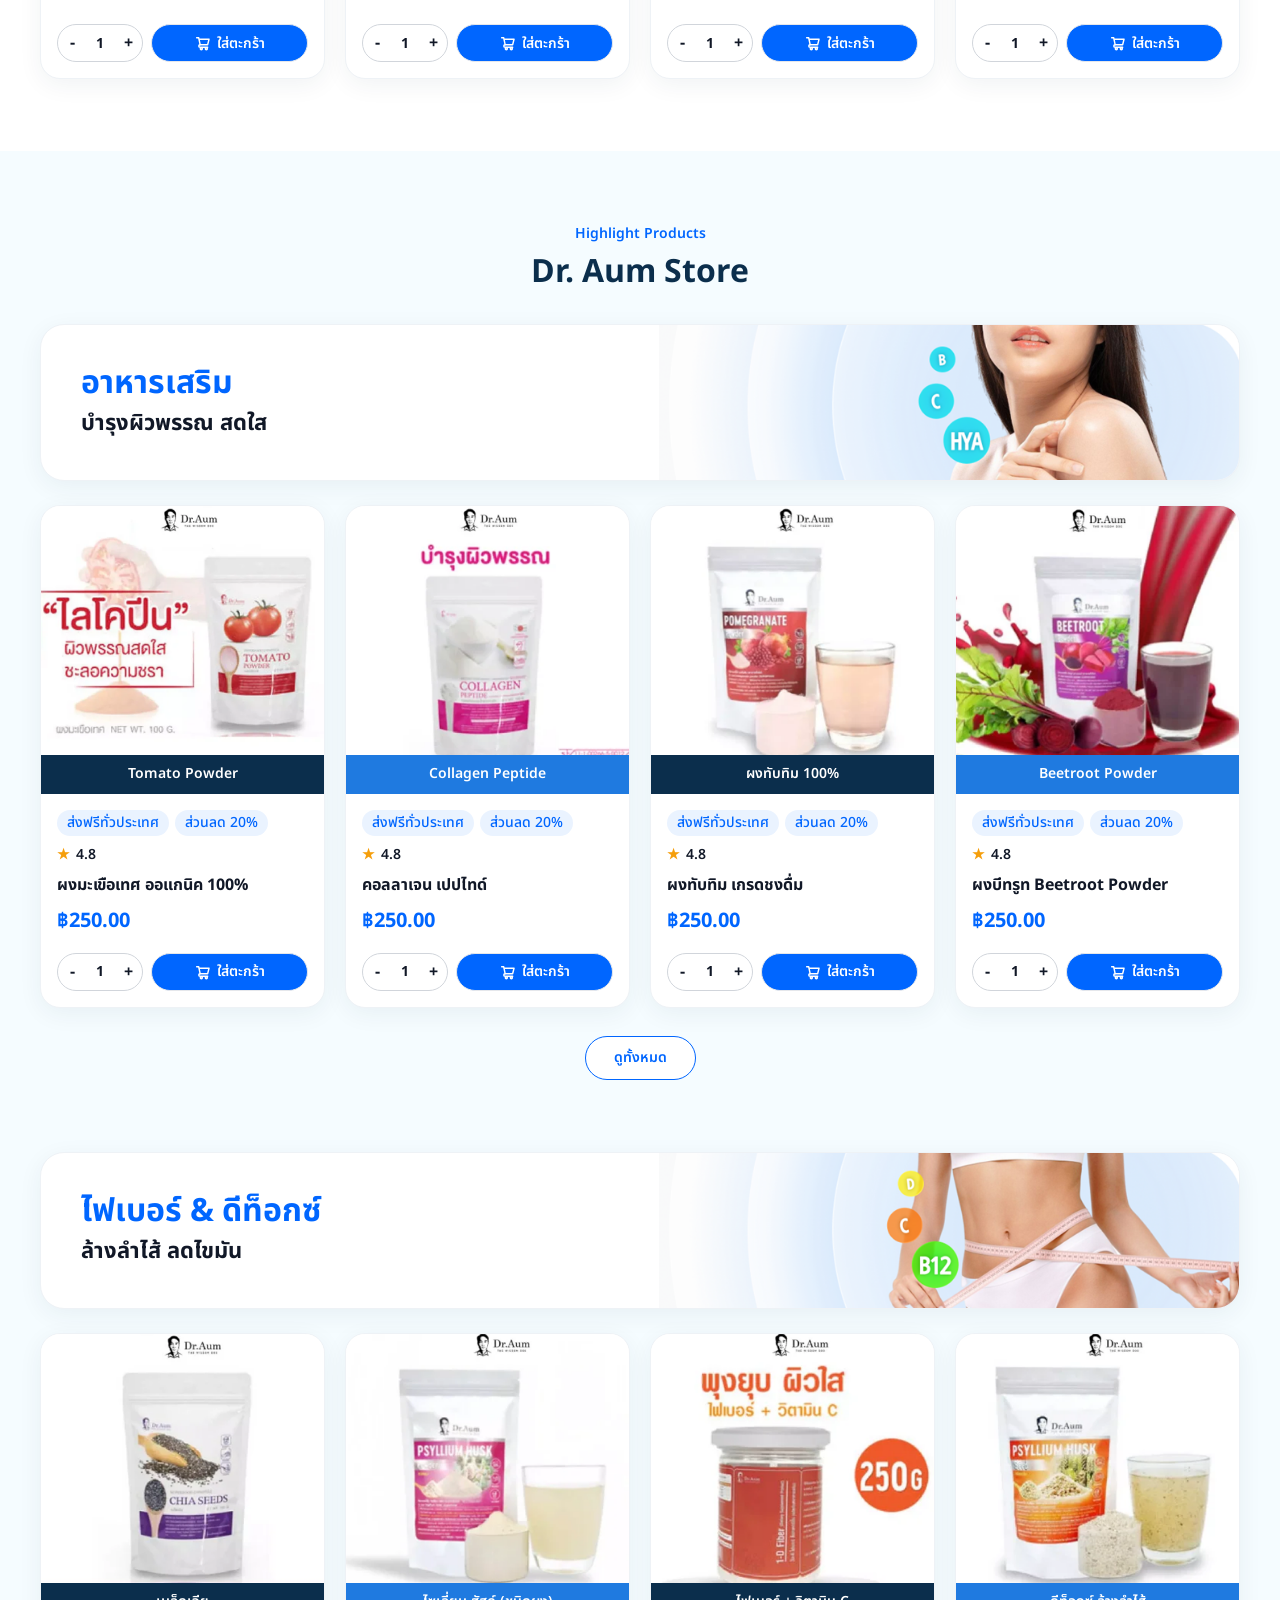
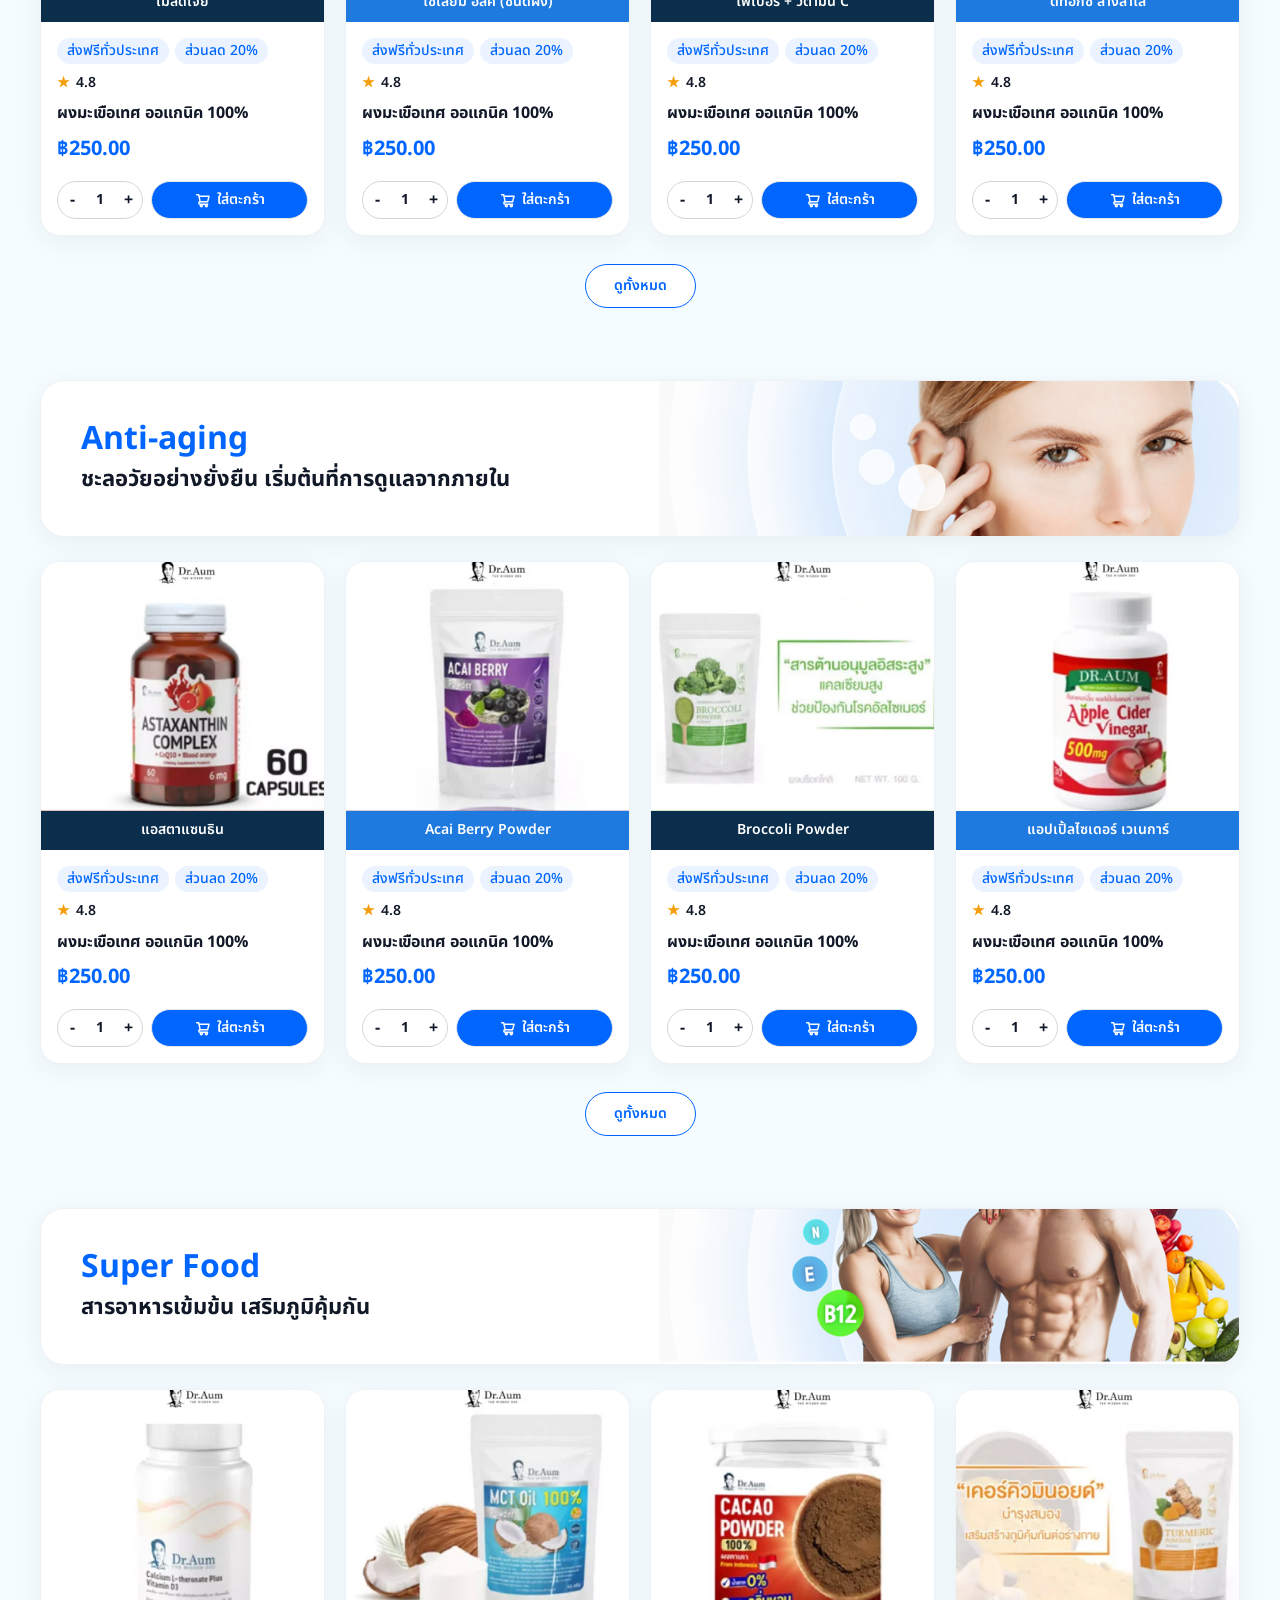
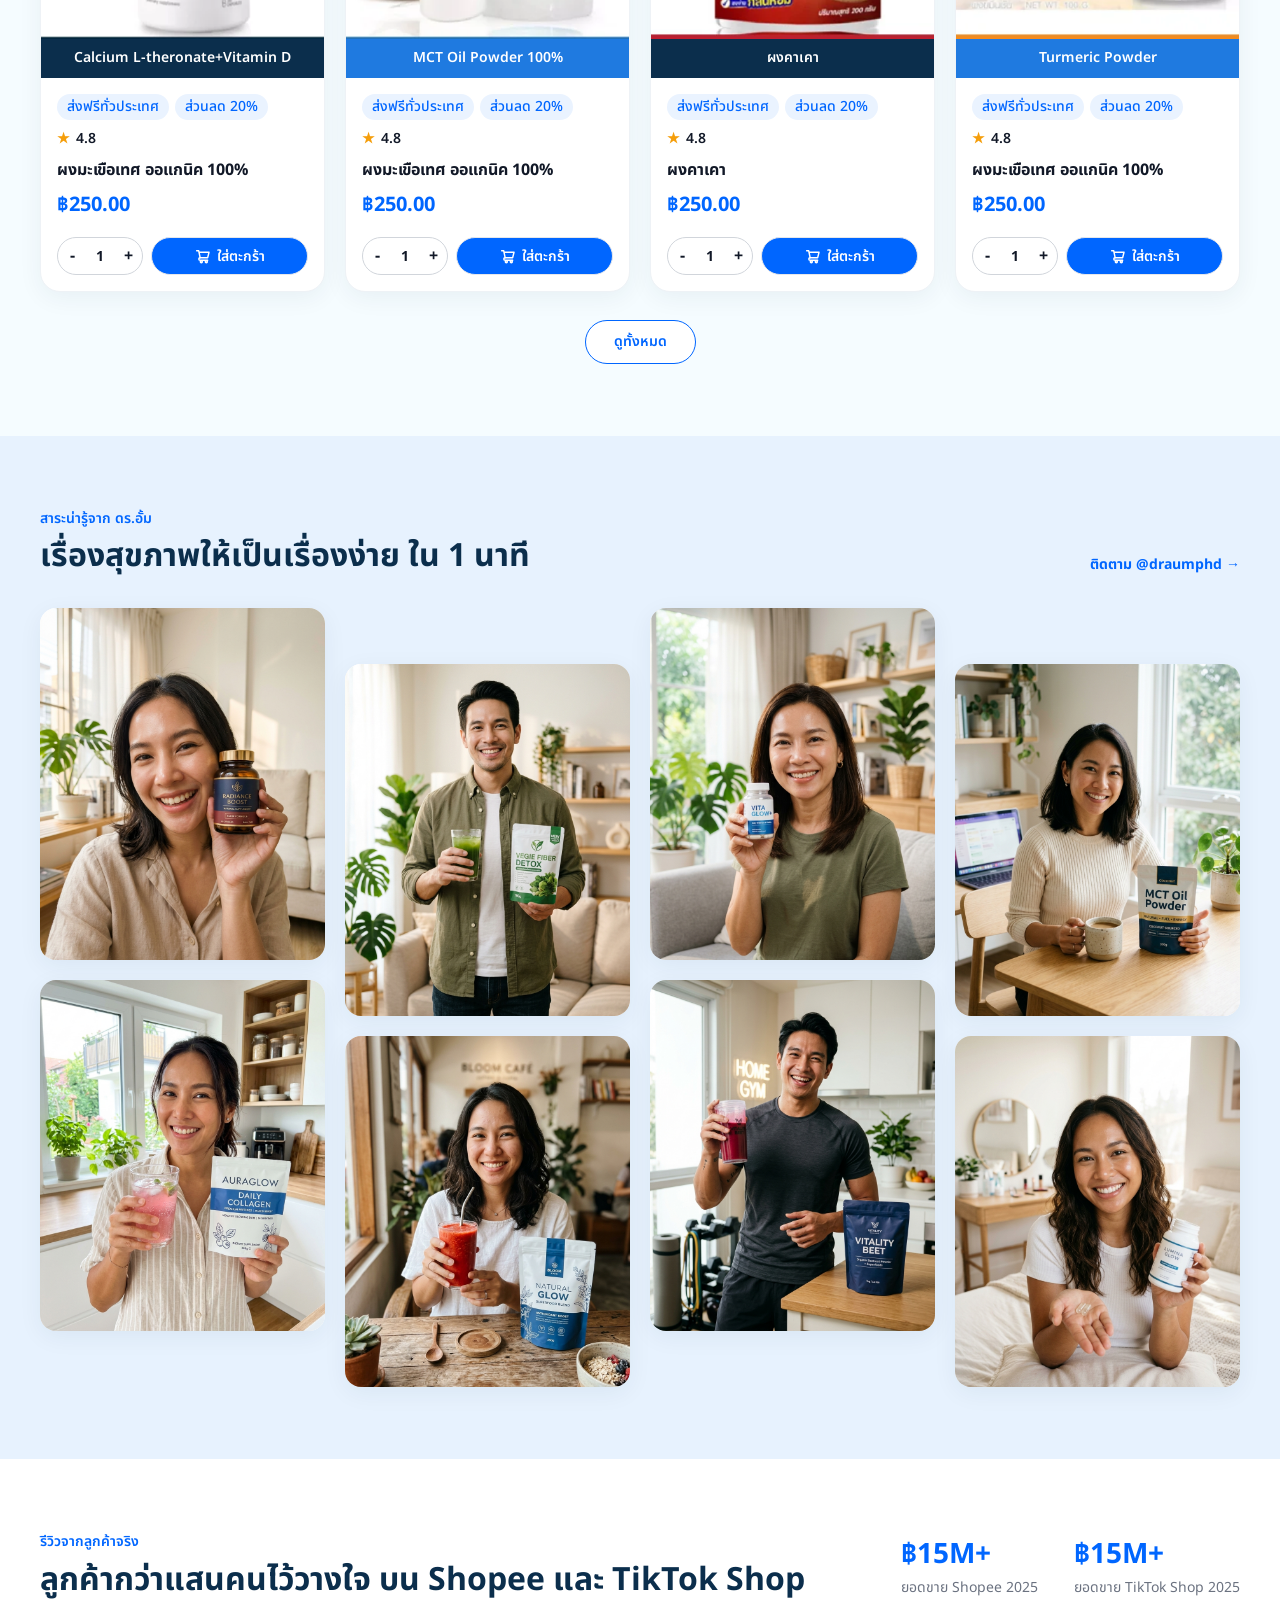
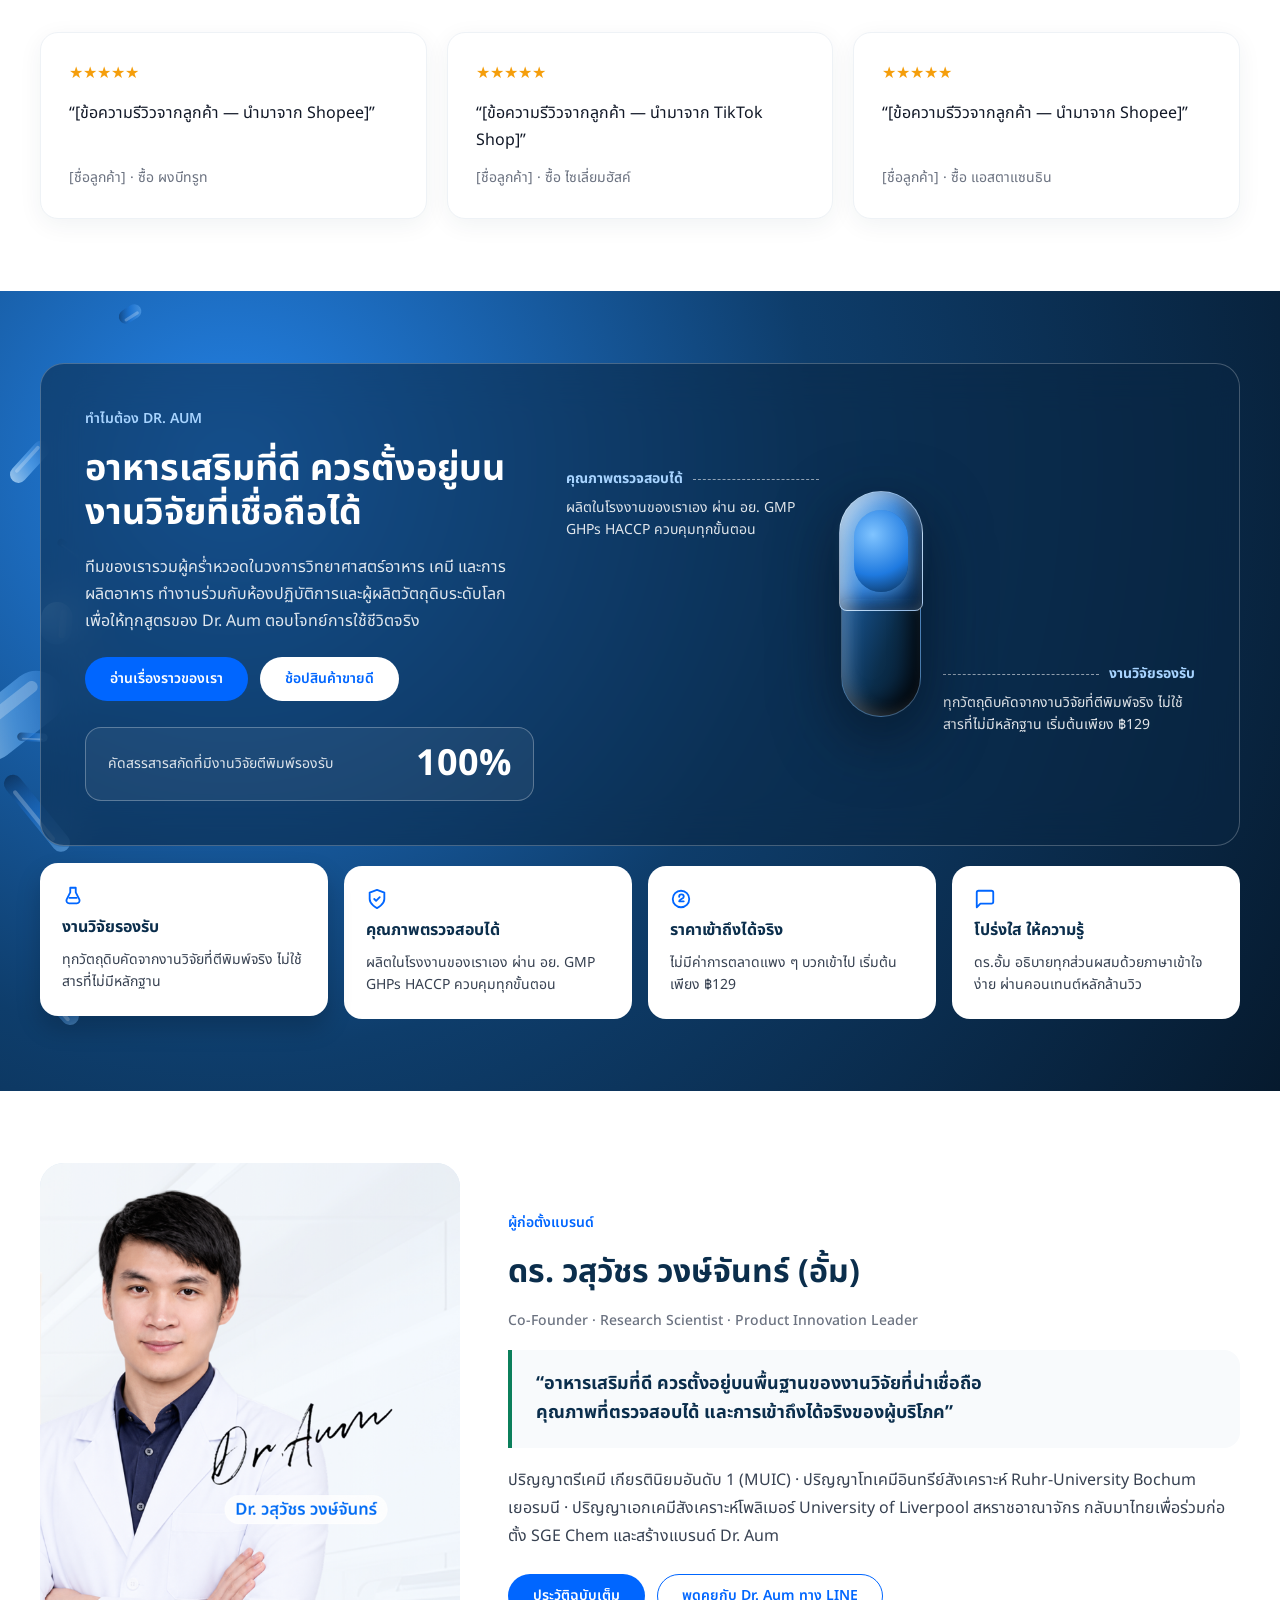
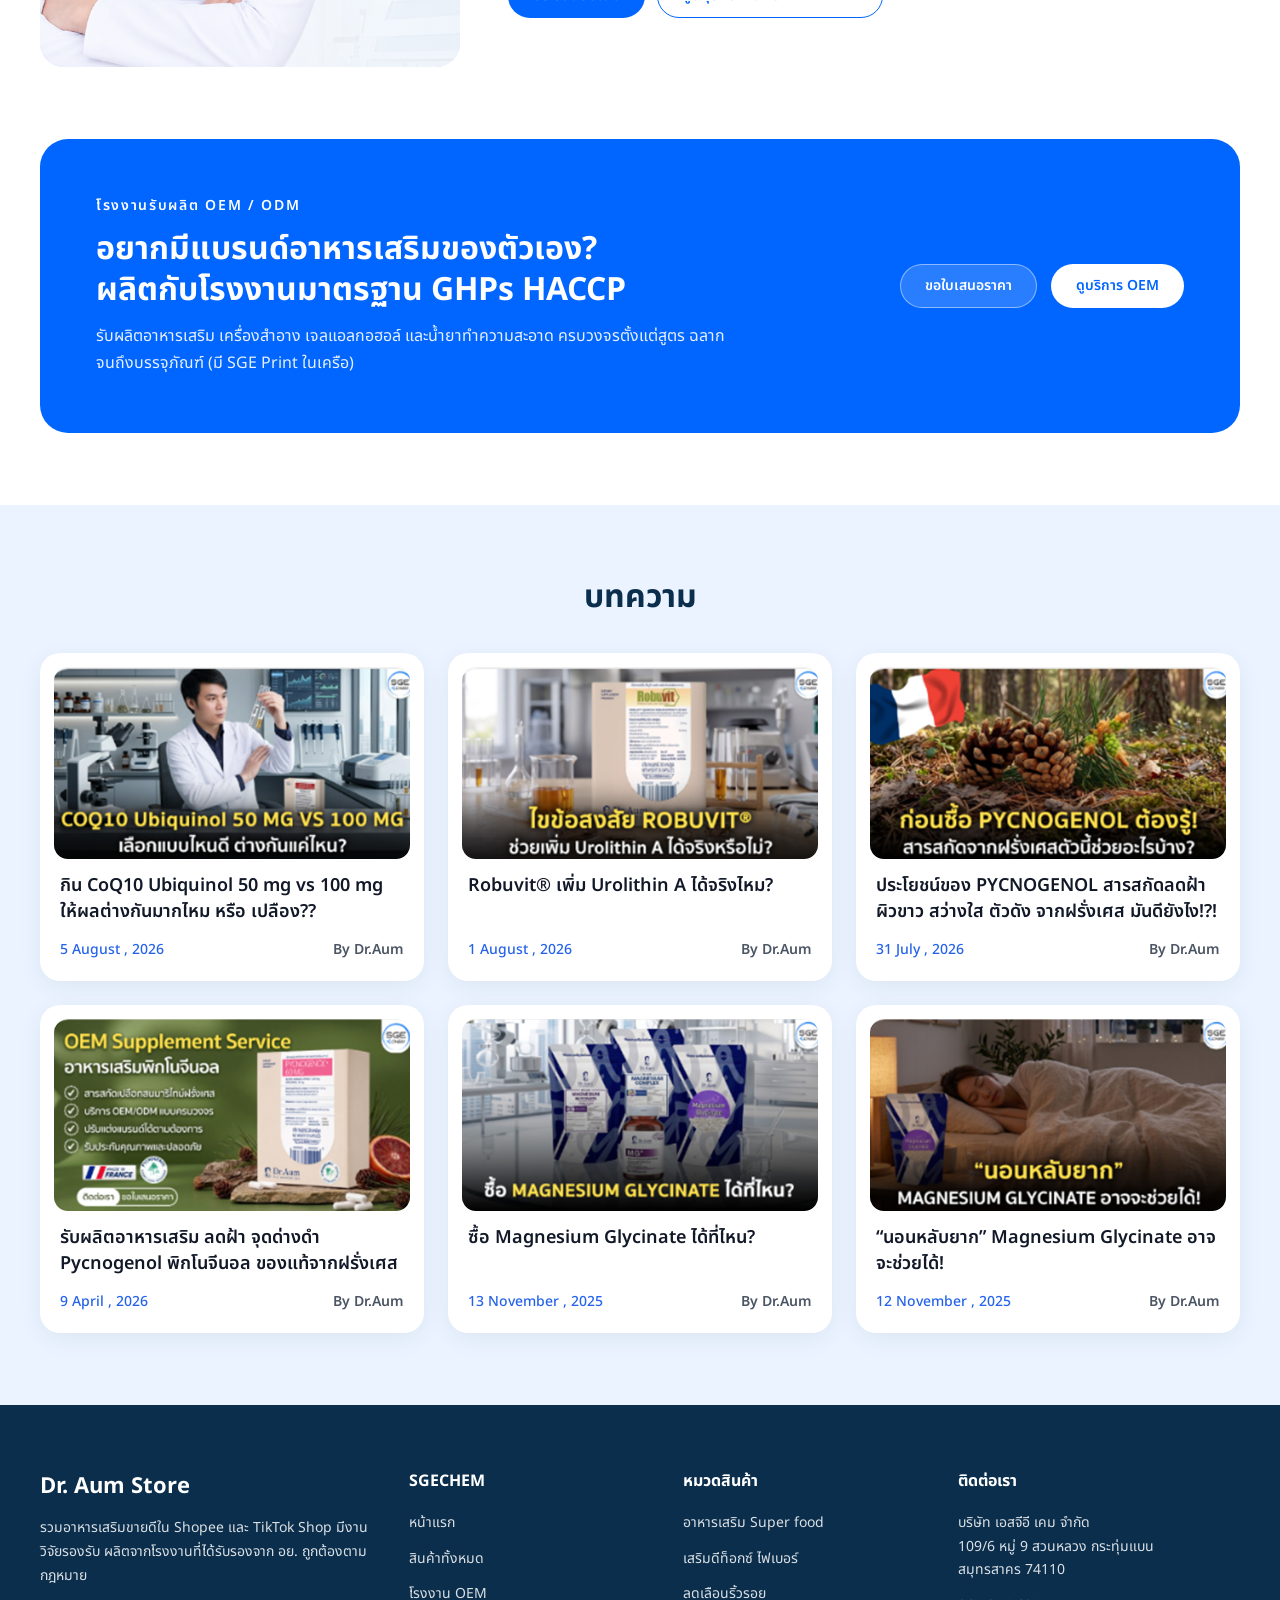
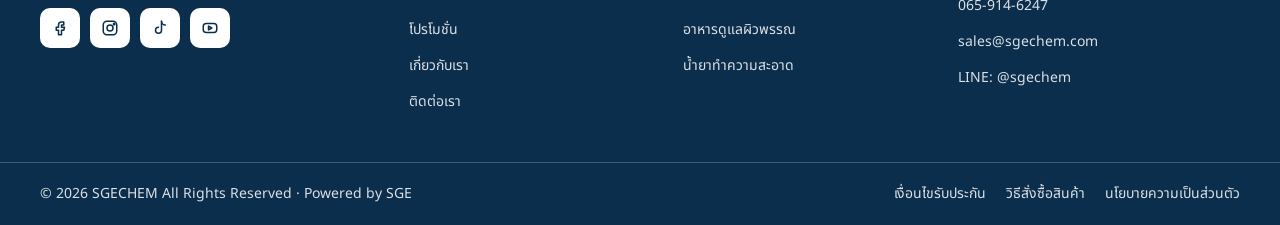
==== commit 872cce83: "Link cacao cards on home and shop to product page - Image and title link to product.html - Fix home " ====
--- a/index.html
+++ b/index.html
@@ -622,12 +622,12 @@
             </article>
 
             <article class="prod-card" data-id="sf-3">
-              <div class="prod-thumb-wrap"><img src="images/prod-cacao.png" alt="ผงคาเคา"></div>
+              <div class="prod-thumb-wrap"><a href="product.html" class="prod-link"><img src="images/prod-cacao.png" alt="ผงคาเคา"></a></div>
               <div class="prod-formula-bar">ผงคาเคา</div>
               <div class="prod-body">
                 <div class="prod-tags"><span class="prod-tag">ส่งฟรีทั่วประเทศ</span><span class="prod-tag">ส่วนลด 20%</span></div>
                 <div class="prod-rating"><span class="star">★</span><span>4.8</span></div>
-                <h3 class="prod-title">ผงมะเขือเทศ ออแกนิค 100%</h3>
+                <h3 class="prod-title"><a href="product.html">ผงคาเคา</a></h3>
                 <div class="prod-price-row"><span class="prod-price">฿250.00</span></div>
                 <div class="prod-cart-controls">
                   <div class="qty-stepper">
--- a/styles.css
+++ b/styles.css
@@ -3505,3 +3505,503 @@
     width: 100%;
   }
 }
+
+/* ==========================================================================
+   PRODUCT DETAIL PAGE (product.html) — หน้ารายละเอียดสินค้า (ตัวอย่าง: คอลลาเจน เปปไทด์)
+   อ้างอิงเอกสาร "Ref เว็บไซต์ขายอาหารเสริม — Dr. Aum": เลข อย. ส่วนผสม วิธีทาน คำเตือน
+   ใบรับรองแบบ Thorne / ข้อความในวงเล็บ [ ] คือข้อมูลที่รอของจริง
+   ========================================================================== */
+.sec-block.pd-top-sec {
+  padding-top: 24px;
+  padding-bottom: 72px;
+}
+
+.pd-top {
+  display: grid;
+  grid-template-columns: minmax(0, 1fr) minmax(0, 1fr);
+  gap: 48px;
+  align-items: start;
+}
+
+.pd-main-img {
+  position: relative;
+  aspect-ratio: 1 / 1;
+  background: #FFFFFF;
+  border: 1px solid var(--border-light);
+  border-radius: 24px;
+  overflow: hidden;
+  box-shadow: var(--shadow-card);
+}
+
+.pd-main-img img {
+  width: 100%;
+  height: 100%;
+  object-fit: contain;
+  display: block;
+}
+
+.pd-img-note {
+  margin-top: 12px;
+  font-size: 14px;
+  color: var(--text-muted);
+}
+
+.pd-buy {
+  display: flex;
+  flex-direction: column;
+  gap: 16px;
+}
+
+.pd-title {
+  font-size: 36px;
+  font-weight: 700;
+  line-height: 1.3;
+  color: var(--navy-800);
+  margin: -8px 0 0;
+}
+
+.pd-meta {
+  display: flex;
+  align-items: center;
+  gap: 8px;
+  font-size: 14px;
+  color: var(--text-muted);
+}
+
+.pd-price {
+  font-size: 32px;
+  font-weight: 700;
+  color: var(--blue-primary);
+  margin: 0;
+}
+
+.pd-facts {
+  display: grid;
+  grid-template-columns: repeat(2, minmax(0, 1fr));
+  gap: 12px;
+  margin: 0;
+  padding: 16px;
+  background: var(--bg-soft);
+  border-radius: 16px;
+}
+
+.pd-facts dt {
+  font-size: 14px;
+  color: var(--text-muted);
+}
+
+.pd-facts dd {
+  margin: 2px 0 0;
+  font-size: 16px;
+  font-weight: 600;
+  color: var(--navy-800);
+}
+
+.pd-actions {
+  display: flex;
+  gap: 12px;
+}
+
+.pd-actions .qty-stepper {
+  height: 48px;
+}
+
+.pd-info-grid {
+  display: grid;
+  grid-template-columns: repeat(2, minmax(0, 1fr));
+  gap: 24px;
+}
+
+.pd-card-title {
+  font-size: 20px;
+  font-weight: 700;
+  color: var(--navy-800);
+  margin: 0 0 4px;
+}
+
+.pd-card-note {
+  font-size: 14px;
+  color: var(--text-muted);
+}
+
+.pd-list,
+.pd-steps {
+  margin: 0;
+  padding-left: 20px;
+  font-size: 16px;
+  line-height: 1.8;
+  color: var(--text-body);
+}
+
+.pd-table {
+  width: 100%;
+  border-collapse: collapse;
+  font-size: 16px;
+}
+
+.pd-table th,
+.pd-table td {
+  padding: 10px 0;
+  text-align: left;
+  border-bottom: 1px solid var(--border-light);
+}
+
+.pd-table th {
+  font-size: 14px;
+  font-weight: 600;
+  color: var(--text-muted);
+}
+
+.pd-table td:last-child,
+.pd-table th:last-child {
+  text-align: right;
+}
+
+.pd-card-warn {
+  border-color: #FAD1DF;
+  background: #FFF8FA;
+}
+
+.pd-cert-row {
+  display: grid;
+  grid-template-columns: repeat(4, minmax(0, 1fr));
+  gap: 16px;
+}
+
+.pd-cert {
+  display: flex;
+  flex-direction: column;
+  align-items: center;
+  gap: 12px;
+  padding: 24px 16px;
+  text-align: center;
+  background: #FFFFFF;
+  border: 1px solid var(--border-blue);
+  border-radius: 20px;
+}
+
+.pd-cert-logo {
+  display: inline-flex;
+  align-items: center;
+  justify-content: center;
+  width: 80px;
+  height: 80px;
+  border-radius: 50%;
+  background: var(--bg-soft);
+  font-size: 18px;
+  font-weight: 700;
+  color: var(--blue-primary);
+}
+
+.pd-cert p {
+  font-size: 14px;
+  color: var(--text-body);
+}
+
+.pd-cert-note {
+  text-align: center;
+}
+
+@media (max-width: 1024px) {
+  .pd-top {
+    gap: 32px;
+  }
+
+  .pd-cert-row {
+    grid-template-columns: repeat(2, minmax(0, 1fr));
+  }
+}
+
+@media (max-width: 768px) {
+  .sec-block.pd-top-sec {
+    padding-bottom: 48px;
+  }
+
+  .pd-top,
+  .pd-info-grid {
+    grid-template-columns: minmax(0, 1fr);
+  }
+
+  .pd-title {
+    font-size: 28px;
+  }
+
+  .pd-price {
+    font-size: 28px;
+  }
+
+  .pd-facts {
+    grid-template-columns: minmax(0, 1fr);
+  }
+}
+
+/* --- Product page v2: โครงแบบ sgeenergy (คนกำลังดู, ปุ่มซื้อ 3 แบบ, แถบความมั่นใจ, แท็บ, จุดเด่นมีรูป, เอกสาร) --- */
+.pd-viewing {
+  font-size: 14px;
+  font-weight: 600;
+  color: #FF2E7E;
+  margin: 0;
+}
+
+.pd-viewing::before {
+  content: "●";
+  margin-right: 6px;
+}
+
+.pd-meta-link {
+  color: var(--blue-primary);
+  font-weight: 600;
+}
+
+.pd-price-row {
+  display: flex;
+  align-items: center;
+  flex-wrap: wrap;
+  gap: 12px;
+}
+
+.pd-price-note {
+  padding: 4px 12px;
+  border-radius: 999px;
+  background: var(--bg-soft);
+  font-size: 14px;
+  font-weight: 600;
+  color: var(--blue-primary);
+}
+
+.pd-highlights,
+.pd-check-list {
+  margin: 0;
+  padding: 0;
+  list-style: none;
+  display: flex;
+  flex-direction: column;
+  gap: 8px;
+  font-size: 16px;
+  line-height: 1.6;
+  color: var(--text-body);
+}
+
+.pd-highlights li::before,
+.pd-check-list li::before {
+  content: "✓";
+  margin-right: 8px;
+  font-weight: 700;
+  color: #FF2E7E;
+}
+
+.pd-actions .add-cart-btn {
+  flex: 1;
+  height: 48px;
+  font-size: 16px;
+}
+
+.pd-actions-2 {
+  display: grid;
+  grid-template-columns: repeat(2, minmax(0, 1fr));
+  gap: 12px;
+}
+
+.pd-buy-note {
+  font-size: 14px;
+  color: var(--text-muted);
+  margin: -4px 0 0;
+}
+
+.pd-trust-grid {
+  display: grid;
+  grid-template-columns: repeat(4, minmax(0, 1fr));
+  gap: 8px;
+  margin: 0;
+  padding: 0;
+  list-style: none;
+}
+
+.pd-trust-grid li {
+  display: flex;
+  flex-direction: column;
+  gap: 2px;
+  padding: 12px 8px;
+  text-align: center;
+  border: 1px solid var(--border-blue);
+  border-radius: 16px;
+  font-size: 13px;
+  color: var(--text-muted);
+}
+
+.pd-trust-grid strong {
+  font-size: 14px;
+  color: var(--navy-800);
+}
+
+.pd-tab-bar {
+  display: flex;
+  gap: 8px;
+  margin-bottom: 32px;
+  border-bottom: 1px solid var(--border-blue);
+}
+
+.pd-tab {
+  padding: 12px 24px;
+  border: 0;
+  border-bottom: 3px solid transparent;
+  background: none;
+  font-family: inherit;
+  font-size: 16px;
+  font-weight: 600;
+  color: var(--text-muted);
+  cursor: pointer;
+}
+
+.pd-tab.is-active {
+  border-bottom-color: var(--blue-primary);
+  color: var(--blue-primary);
+}
+
+.pd-panel {
+  display: flex;
+  flex-direction: column;
+  gap: 32px;
+}
+
+.pd-panel[hidden] {
+  display: none;
+}
+
+.pd-intro {
+  display: flex;
+  flex-direction: column;
+  gap: 16px;
+  padding: 32px;
+  background: #FFFFFF;
+  border-radius: 20px;
+  box-shadow: var(--shadow-card);
+  font-size: 16px;
+  line-height: 1.7;
+  color: var(--text-body);
+}
+
+.pd-feature {
+  display: grid;
+  grid-template-columns: minmax(0, 1fr) minmax(0, 1fr);
+  gap: 32px;
+  align-items: center;
+}
+
+.pd-feature-rev .pd-feature-img {
+  order: 2;
+}
+
+.pd-feature-img {
+  aspect-ratio: 4 / 3;
+  background: #FFFFFF;
+  border-radius: 20px;
+  overflow: hidden;
+}
+
+.pd-feature-img img {
+  width: 100%;
+  height: 100%;
+  object-fit: contain;
+  display: block;
+}
+
+.pd-feature-text {
+  display: flex;
+  flex-direction: column;
+  gap: 12px;
+  font-size: 16px;
+  line-height: 1.7;
+  color: var(--text-body);
+}
+
+.pd-card-wide {
+  grid-column: 1 / -1;
+}
+
+.pd-doc {
+  display: flex;
+  align-items: center;
+  justify-content: space-between;
+  gap: 16px;
+  padding: 24px 32px;
+  background: #FFFFFF;
+  border: 1px dashed var(--border-blue);
+  border-radius: 20px;
+}
+
+.pd-doc p {
+  font-size: 14px;
+  color: var(--text-muted);
+}
+
+.pd-doc-btn {
+  flex-shrink: 0;
+  opacity: 0.6;
+  cursor: default;
+}
+
+.pd-review-summary {
+  display: flex;
+  align-items: center;
+  gap: 20px;
+}
+
+.pd-review-score {
+  font-size: 48px;
+  font-weight: 700;
+  color: var(--navy-800);
+  margin: 0;
+}
+
+.pd-review-stars {
+  color: #F59E0B;
+  letter-spacing: 2px;
+  margin: 0;
+}
+
+@media (max-width: 1024px) {
+  .pd-trust-grid {
+    grid-template-columns: repeat(2, minmax(0, 1fr));
+  }
+}
+
+@media (max-width: 768px) {
+  .pd-feature {
+    grid-template-columns: minmax(0, 1fr);
+    gap: 16px;
+  }
+
+  .pd-feature-rev .pd-feature-img {
+    order: 0;
+  }
+
+  .pd-intro {
+    padding: 24px;
+  }
+
+  .pd-doc {
+    flex-direction: column;
+    align-items: flex-start;
+    padding: 24px;
+  }
+
+  .pd-tab {
+    padding: 12px 16px;
+  }
+}
+
+/* --- ลิงก์จากการ์ดสินค้าไปหน้ารายละเอียดสินค้า (รูป + ชื่อสินค้า) --- */
+.prod-link {
+  display: block;
+  width: 100%;
+  height: 100%;
+}
+
+.prod-title a {
+  color: inherit;
+}
+
+.prod-title a:hover {
+  color: var(--blue-primary);
+}
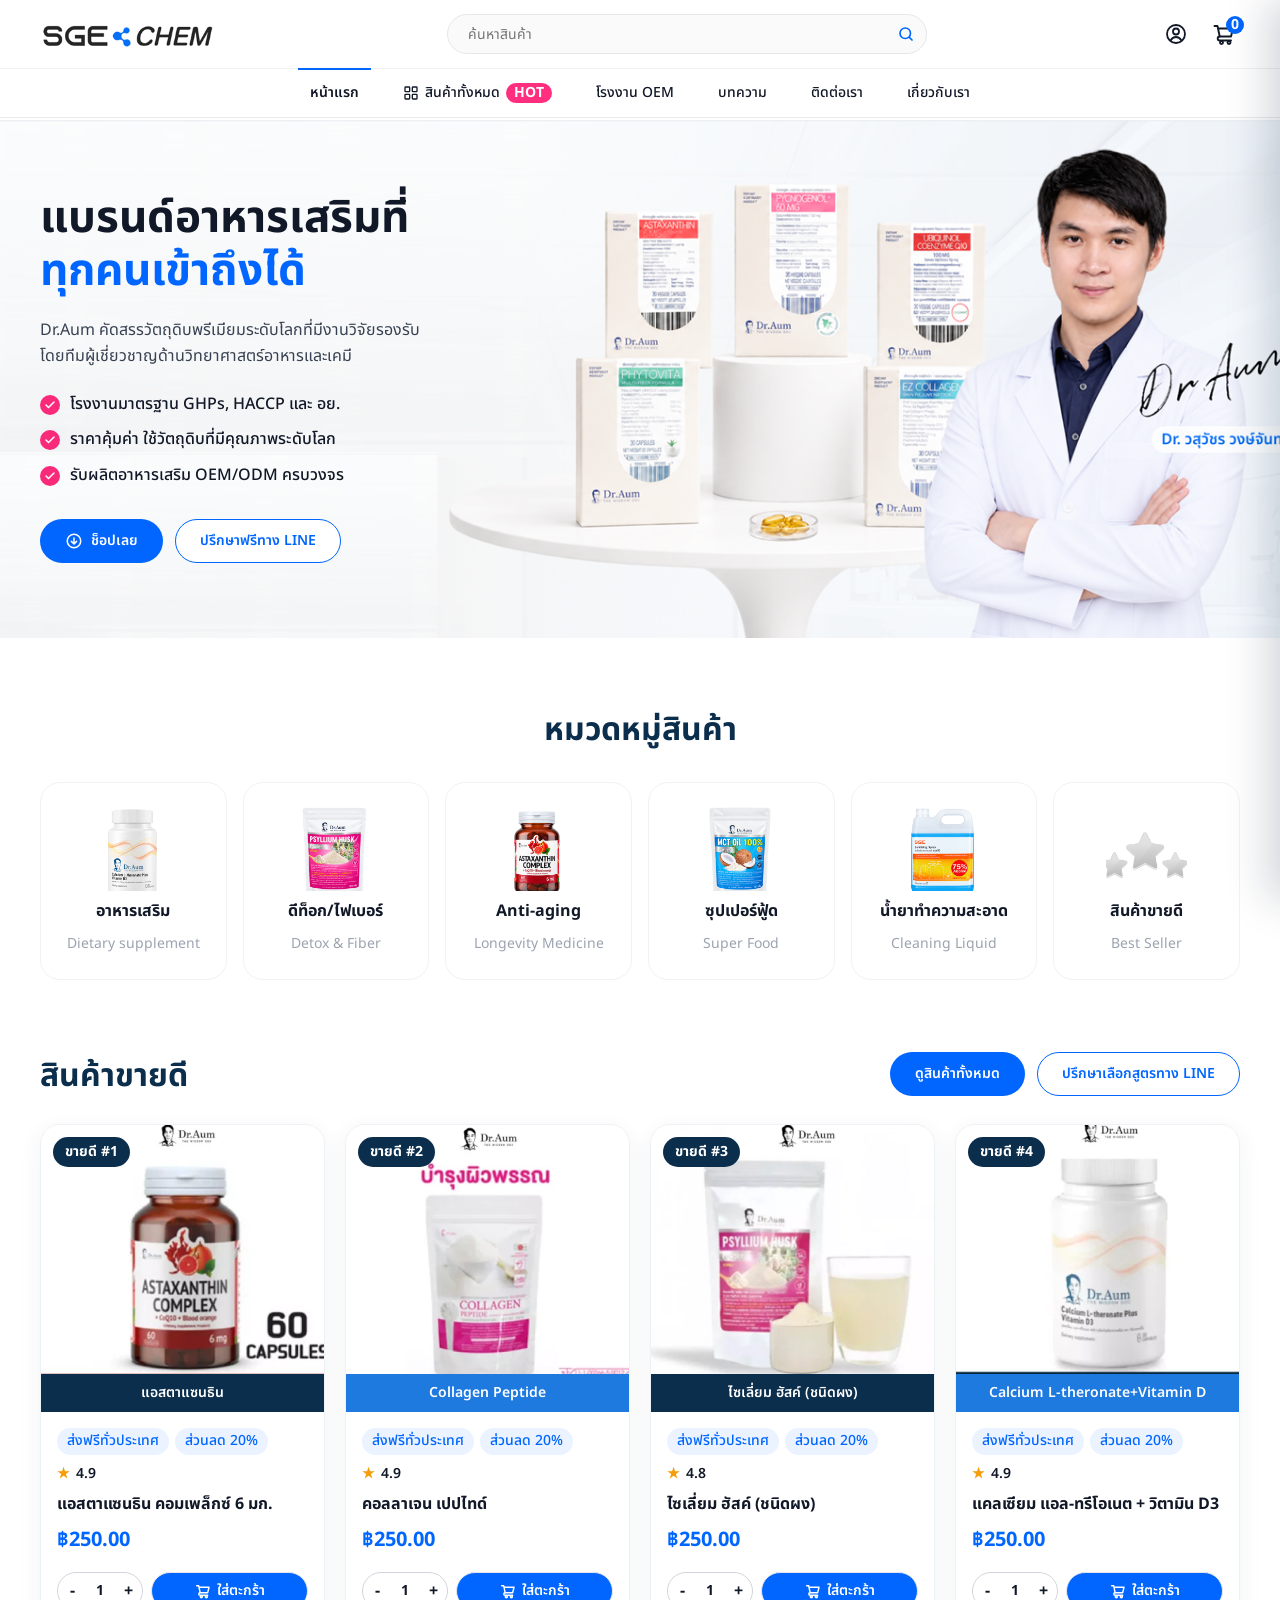
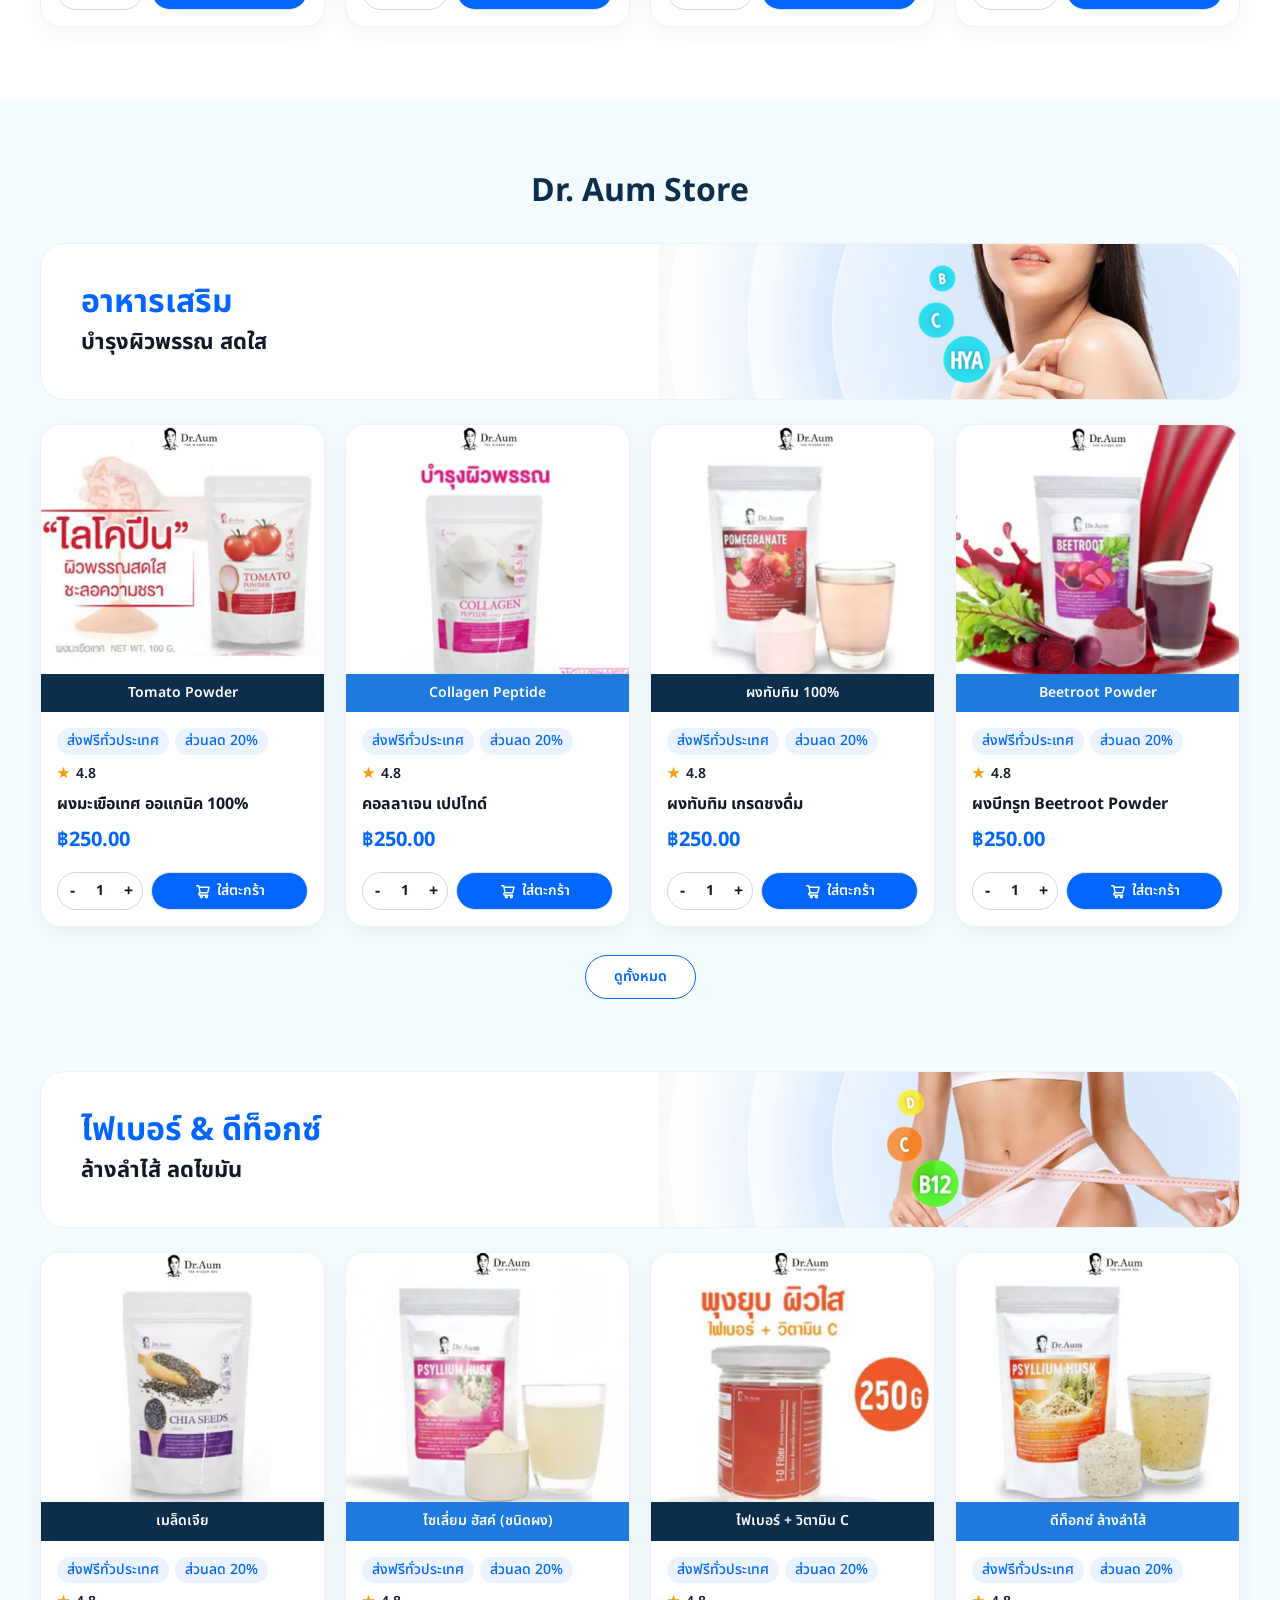
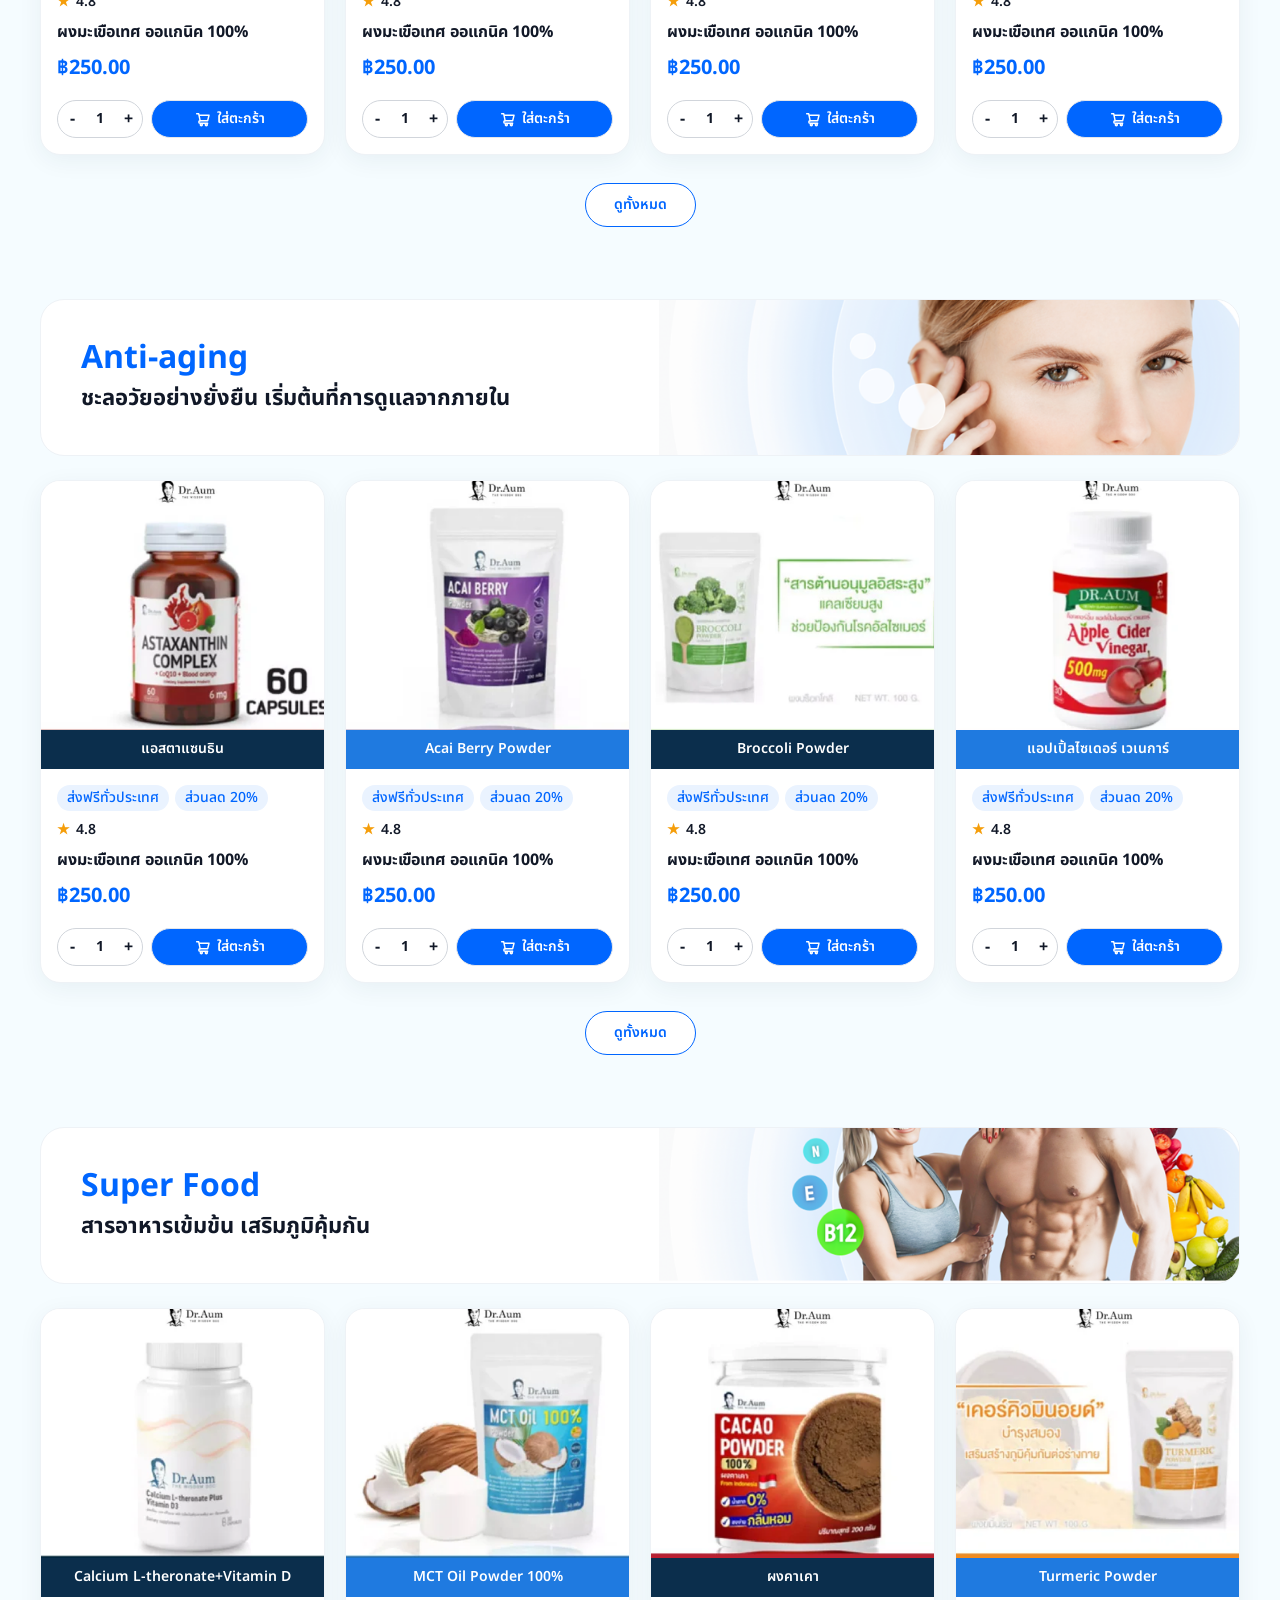
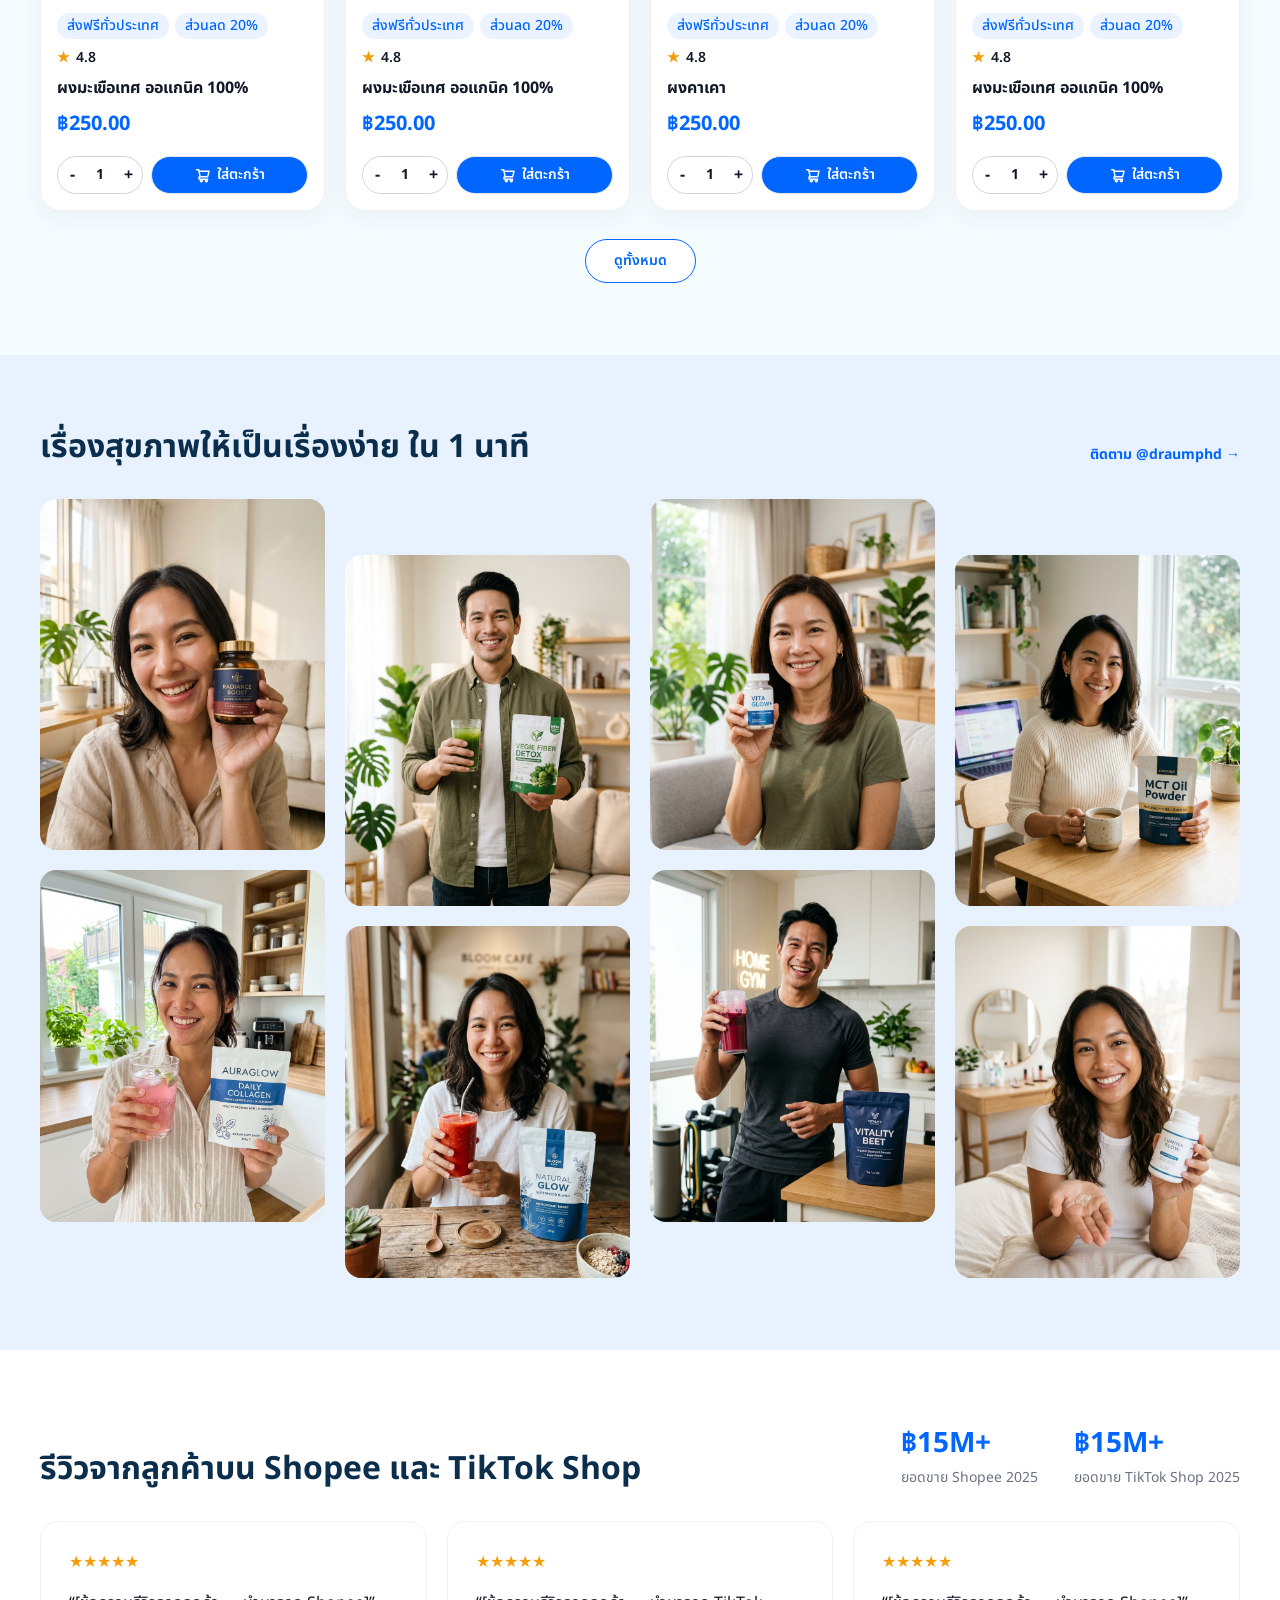
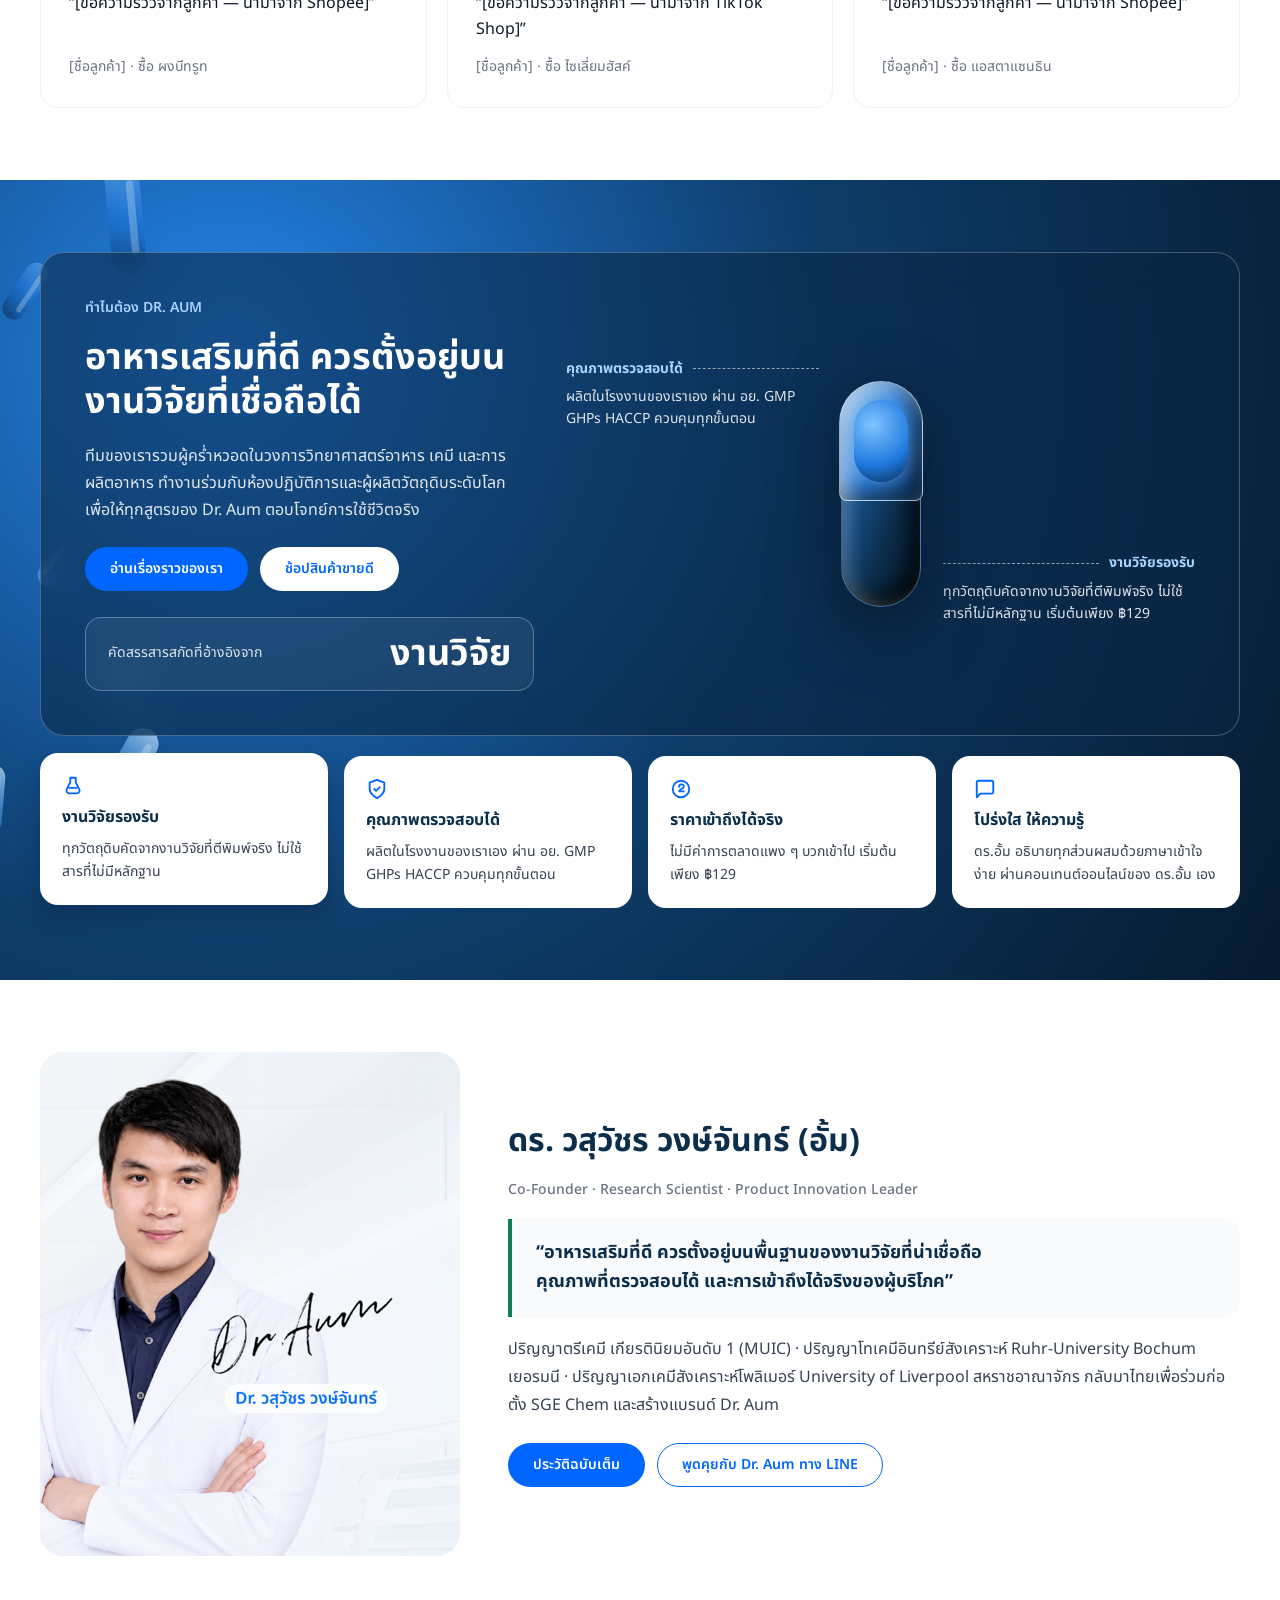
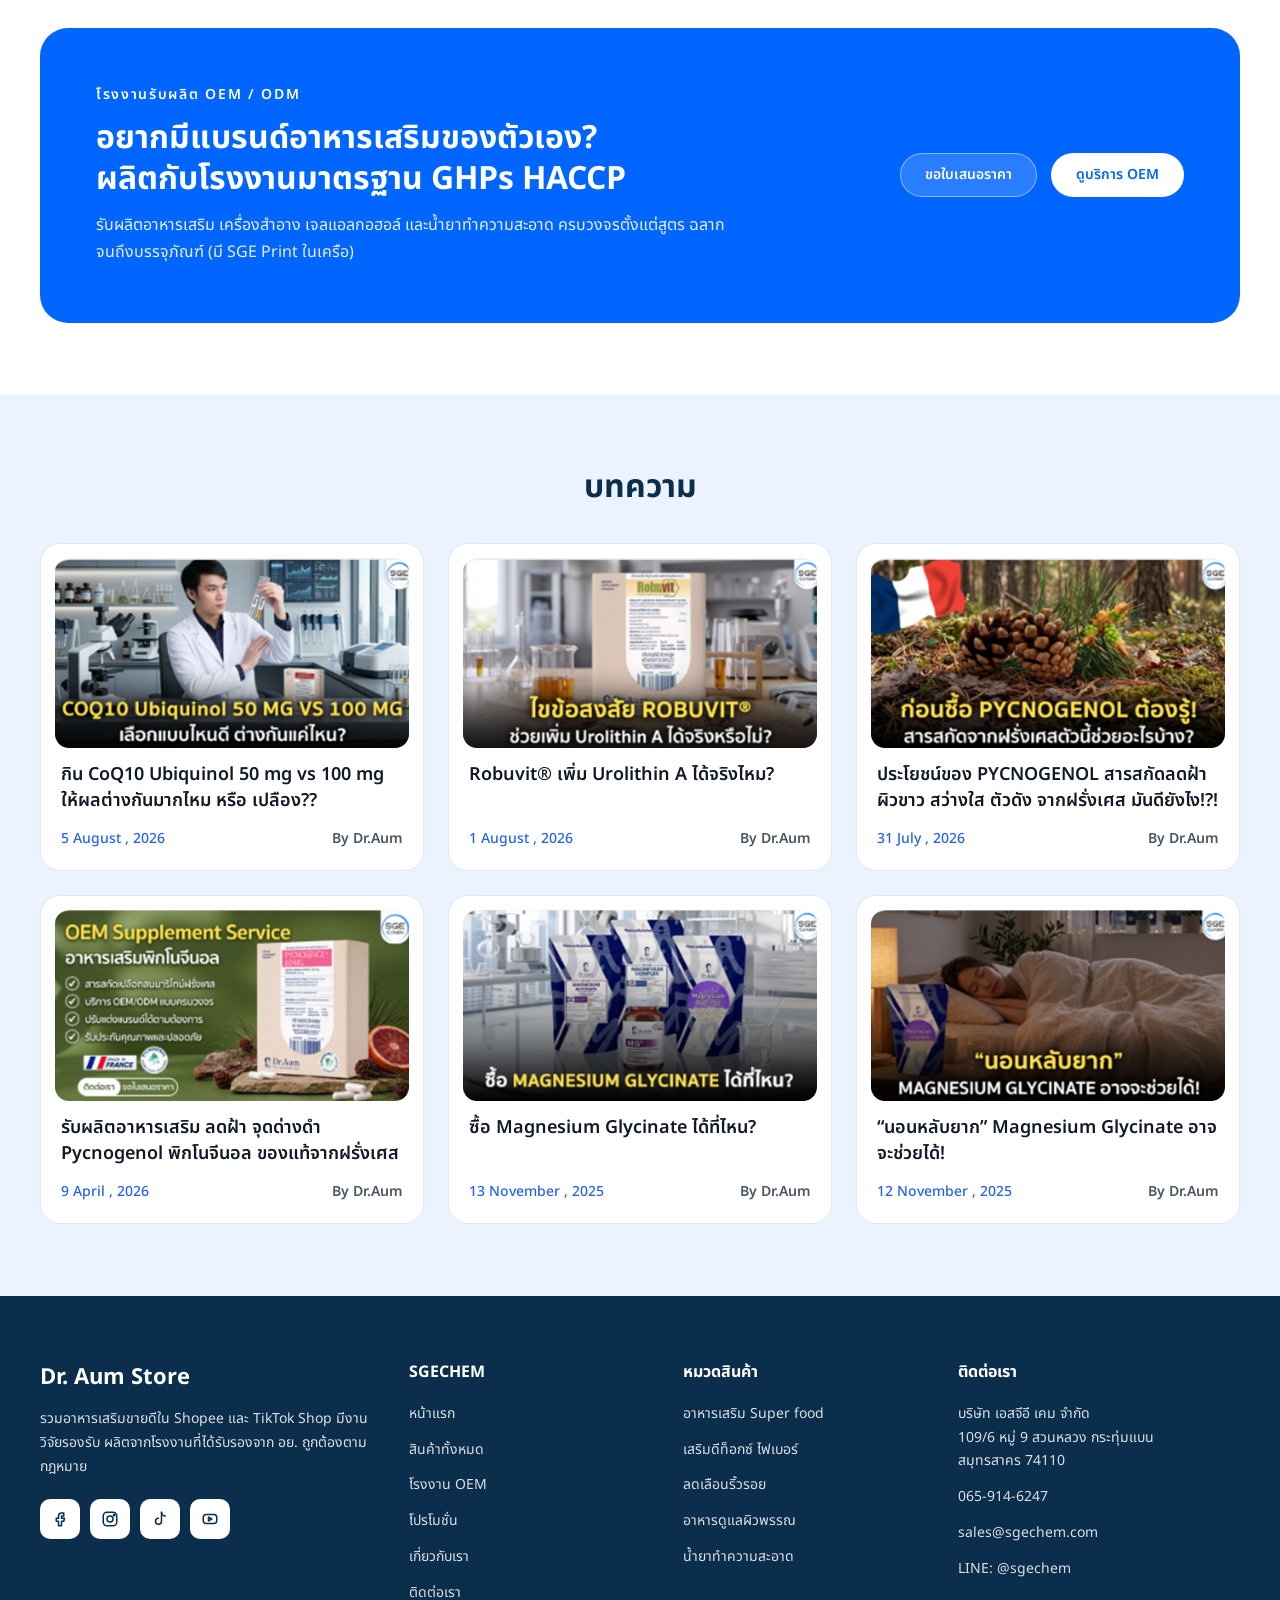
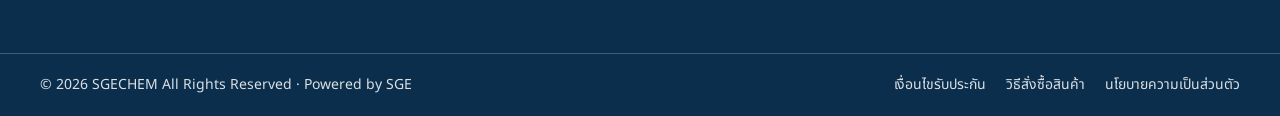
==== commit 1c29795a: "Reduce AI look: fewer eyebrows, OEM list/step layouts, shadows only on product cards, remove unsourc" ====
--- a/index.html
+++ b/index.html
@@ -108,7 +108,6 @@
     <section class="sec-block" id="categories">
       <div class="container">
         <div style="text-align:center;display:flex;flex-direction:column;align-items:center;gap:6px;margin-bottom:32px">
-          <p class="eyebrow-plain">Product Categories</p>
           <h2 class="sec-title">หมวดหมู่สินค้า</h2>
         </div>
 
@@ -154,7 +153,6 @@
       <div class="container">
         <div style="display:flex;justify-content:space-between;align-items:flex-end;gap:20px;flex-wrap:wrap;margin-bottom:28px">
           <div style="display:flex;flex-direction:column;gap:6px">
-            <p class="eyebrow-plain">Best Sellers</p>
             <h2 class="sec-title">สินค้าขายดี</h2>
           </div>
           <div style="display:flex;gap:12px">
@@ -281,7 +279,6 @@
     <section class="sec-highlight-bg" id="highlight-products">
       <div class="container">
         <div style="text-align:center;display:flex;flex-direction:column;align-items:center;gap:6px;margin-bottom:32px">
-          <p class="eyebrow-plain">Highlight Products</p>
           <h2 class="sec-title">Dr. Aum Store</h2>
         </div>
 
@@ -674,7 +671,6 @@
       <div class="container">
         <div style="display:flex;justify-content:space-between;align-items:flex-end;gap:16px;flex-wrap:wrap;margin-bottom:32px">
           <div style="display:flex;flex-direction:column;gap:6px">
-            <p class="eyebrow-plain">สาระน่ารู้จาก ดร.อั้ม</p>
             <h2 class="sec-title">เรื่องสุขภาพให้เป็นเรื่องง่าย ใน 1 นาที</h2>
           </div>
           <a href="https://www.tiktok.com/@draumphd" style="font-size:14px;font-weight:700;color:var(--blue-primary)">ติดตาม @draumphd →</a>
@@ -708,8 +704,7 @@
       <div class="container">
         <div style="display:flex;justify-content:space-between;align-items:flex-end;gap:24px;flex-wrap:wrap;margin-bottom:32px">
           <div style="display:flex;flex-direction:column;gap:6px">
-            <p class="eyebrow-plain">รีวิวจากลูกค้าจริง</p>
-            <h2 class="sec-title">ลูกค้ากว่าแสนคนไว้วางใจ บน Shopee และ TikTok Shop</h2>
+            <h2 class="sec-title">รีวิวจากลูกค้าบน Shopee และ TikTok Shop</h2>
           </div>
           <div style="display:flex;gap:36px;flex-wrap:wrap">
             <div>
@@ -724,19 +719,19 @@
         </div>
 
         <div class="text-review-grid-3">
-          <div style="background:#FFFFFF;border:1px solid #EEF2F6;border-radius:18px;padding:28px;display:flex;flex-direction:column;gap:14px;box-shadow:var(--shadow-card)">
+          <div style="background:#FFFFFF;border:1px solid #EEF2F6;border-radius:18px;padding:28px;display:flex;flex-direction:column;gap:14px">
             <div style="color:#F59E0B;font-size:16px">★★★★★</div>
             <p style="font-size:16px;line-height:1.65;color:#111827">“[ข้อความรีวิวจากลูกค้า — นำมาจาก Shopee]”</p>
             <div style="font-size:14px;color:var(--text-muted);margin-top:auto">[ชื่อลูกค้า] · ซื้อ ผงบีทรูท</div>
           </div>
 
-          <div style="background:#FFFFFF;border:1px solid #EEF2F6;border-radius:18px;padding:28px;display:flex;flex-direction:column;gap:14px;box-shadow:var(--shadow-card)">
+          <div style="background:#FFFFFF;border:1px solid #EEF2F6;border-radius:18px;padding:28px;display:flex;flex-direction:column;gap:14px">
             <div style="color:#F59E0B;font-size:16px">★★★★★</div>
             <p style="font-size:16px;line-height:1.65;color:#111827">“[ข้อความรีวิวจากลูกค้า — นำมาจาก TikTok Shop]”</p>
             <div style="font-size:14px;color:var(--text-muted);margin-top:auto">[ชื่อลูกค้า] · ซื้อ ไซเลี่ยมฮัสค์</div>
           </div>
 
-          <div style="background:#FFFFFF;border:1px solid #EEF2F6;border-radius:18px;padding:28px;display:flex;flex-direction:column;gap:14px;box-shadow:var(--shadow-card)">
+          <div style="background:#FFFFFF;border:1px solid #EEF2F6;border-radius:18px;padding:28px;display:flex;flex-direction:column;gap:14px">
             <div style="color:#F59E0B;font-size:16px">★★★★★</div>
             <p style="font-size:16px;line-height:1.65;color:#111827">“[ข้อความรีวิวจากลูกค้า — นำมาจาก Shopee]”</p>
             <div style="font-size:14px;color:var(--text-muted);margin-top:auto">[ชื่อลูกค้า] · ซื้อ แอสตาแซนธิน</div>
@@ -769,10 +764,10 @@
 
             <div class="seed-stat-box">
               <div class="seed-stat-left">
-                <span class="seed-stat-label" id="seedStatLabel">คัดสรรสารสกัดที่มีงานวิจัยตีพิมพ์รองรับ</span>
+                <span class="seed-stat-label" id="seedStatLabel">คัดสรรสารสกัดที่อ้างอิงจาก</span>
               </div>
               <div class="seed-stat-number">
-                <span id="seedStatValue">100%</span>
+                <span id="seedStatValue">งานวิจัย</span>
               </div>
             </div>
           </div>
@@ -829,7 +824,7 @@
           <div class="why-pillar-card">
             <svg width="22" height="22" viewBox="0 0 24 24" fill="none" stroke="#0066FF" stroke-width="2" stroke-linecap="round" stroke-linejoin="round"><path d="M21 15a2 2 0 01-2 2H7l-4 4V5a2 2 0 012-2h14a2 2 0 012 2z"/></svg>
             <h3>โปร่งใส ให้ความรู้</h3>
-            <p>ดร.อั้ม อธิบายทุกส่วนผสมด้วยภาษาเข้าใจง่าย ผ่านคอนเทนต์หลักล้านวิว</p>
+            <p>ดร.อั้ม อธิบายทุกส่วนผสมด้วยภาษาเข้าใจง่าย ผ่านคอนเทนต์ออนไลน์ของ ดร.อั้ม เอง</p>
           </div>
         </div>
 
@@ -857,7 +852,6 @@
           </div>
 
           <div style="display:flex;flex-direction:column;gap:18px">
-            <p class="eyebrow-plain">ผู้ก่อตั้งแบรนด์</p>
             <h2 class="sec-title">ดร. วสุวัชร วงษ์จันทร์ (อั้ม)</h2>
             <p style="font-size:14px;font-weight:500;color:var(--text-muted)">
               Co-Founder · Research Scientist · Product Innovation Leader
--- a/styles.css
+++ b/styles.css
@@ -2786,7 +2786,7 @@
 .oem-check-list svg,
 .oem-cond-list svg {
   flex: none;
-  color: var(--blue-primary);
+  color: #FF2E7E; /* ติ๊กถูกใช้สีชมพูแบรนด์ เหมือนหน้าอื่น */
 }
 
 .oem-hero-img {
@@ -3507,9 +3507,9 @@
 }
 
 /* ==========================================================================
-   PRODUCT DETAIL PAGE (product.html) — หน้ารายละเอียดสินค้า (ตัวอย่าง: คอลลาเจน เปปไทด์)
-   อ้างอิงเอกสาร "Ref เว็บไซต์ขายอาหารเสริม — Dr. Aum": เลข อย. ส่วนผสม วิธีทาน คำเตือน
-   ใบรับรองแบบ Thorne / ข้อความในวงเล็บ [ ] คือข้อมูลที่รอของจริง
+   PRODUCT DETAIL PAGE (product.html) — หน้าสินค้า (single product)
+   อิงหน้าสินค้าเดิมบน sgechem.com: รูป + ชื่อ ราคา ข้อเสนอ คำอธิบาย ปุ่มซื้อ
+   แถบความมั่นใจ 4 ช่อง, สินค้าที่เกี่ยวข้อง, สินค้าขายดี / ข้อความใน [ ] รอข้อมูลจริง
    ========================================================================== */
 .sec-block.pd-top-sec {
   padding-top: 24px;
@@ -3524,13 +3524,11 @@
 }
 
 .pd-main-img {
-  position: relative;
   aspect-ratio: 1 / 1;
   background: #FFFFFF;
   border: 1px solid var(--border-light);
   border-radius: 24px;
   overflow: hidden;
-  box-shadow: var(--shadow-card);
 }
 
 .pd-main-img img {
@@ -3540,32 +3538,30 @@
   display: block;
 }
 
-.pd-img-note {
-  margin-top: 12px;
-  font-size: 14px;
-  color: var(--text-muted);
-}
-
 .pd-buy {
   display: flex;
   flex-direction: column;
   gap: 16px;
 }
 
+.pd-viewing {
+  font-size: 14px;
+  font-weight: 600;
+  color: #FF2E7E;
+  margin: 0;
+}
+
+.pd-viewing::before {
+  content: "●";
+  margin-right: 6px;
+}
+
 .pd-title {
-  font-size: 36px;
-  font-weight: 700;
-  line-height: 1.3;
+  font-size: 32px;
+  font-weight: 700;
+  line-height: 1.35;
   color: var(--navy-800);
-  margin: -8px 0 0;
-}
-
-.pd-meta {
-  display: flex;
-  align-items: center;
-  gap: 8px;
-  font-size: 14px;
-  color: var(--text-muted);
+  margin: 0;
 }
 
 .pd-price {
@@ -3575,131 +3571,102 @@
   margin: 0;
 }
 
-.pd-facts {
+.pd-offers {
+  display: flex;
+  flex-direction: column;
+  gap: 4px;
+  margin: 0;
+  padding: 0;
+  list-style: none;
+  font-size: 16px;
+  font-weight: 600;
+  color: var(--navy-800);
+}
+
+.pd-desc {
+  display: flex;
+  flex-direction: column;
+  gap: 12px;
+  padding-top: 16px;
+  border-top: 1px solid var(--border-light);
+  font-size: 16px;
+  line-height: 1.7;
+  color: var(--text-body);
+}
+
+.pd-highlights {
+  margin: 0;
+  padding: 0;
+  list-style: none;
+}
+
+.pd-highlights li::before {
+  content: "✓";
+  margin-right: 8px;
+  font-weight: 700;
+  color: #FF2E7E;
+}
+
+.pd-actions {
+  display: flex;
+  gap: 12px;
+}
+
+.pd-actions .qty-stepper {
+  height: 48px;
+}
+
+.pd-actions .add-cart-btn,
+.pd-buy-now {
+  flex: 1;
+  height: 48px;
+  min-height: 48px;
+  font-size: 16px;
+}
+
+.pd-buy-note {
+  font-size: 14px;
+  color: var(--text-muted);
+  margin: -4px 0 0;
+}
+
+.pd-trust-grid {
   display: grid;
   grid-template-columns: repeat(2, minmax(0, 1fr));
   gap: 12px;
   margin: 0;
-  padding: 16px;
+  padding: 0;
+  list-style: none;
+}
+
+.pd-trust-grid li {
+  display: flex;
+  flex-direction: column;
+  justify-content: center;
+  gap: 4px;
+  padding: 16px 8px;
+  text-align: center;
   background: var(--bg-soft);
   border-radius: 16px;
-}
-
-.pd-facts dt {
-  font-size: 14px;
+  font-size: 14px;
+  line-height: 1.4;
+  color: var(--text-body);
+}
+
+.pd-trust-grid strong {
+  font-size: 16px;
+  color: var(--navy-800);
+}
+
+.pd-warning {
+  font-size: 14px;
+  line-height: 1.6;
   color: var(--text-muted);
-}
-
-.pd-facts dd {
-  margin: 2px 0 0;
-  font-size: 16px;
-  font-weight: 600;
-  color: var(--navy-800);
-}
-
-.pd-actions {
-  display: flex;
-  gap: 12px;
-}
-
-.pd-actions .qty-stepper {
-  height: 48px;
-}
-
-.pd-info-grid {
-  display: grid;
-  grid-template-columns: repeat(2, minmax(0, 1fr));
-  gap: 24px;
-}
-
-.pd-card-title {
-  font-size: 20px;
-  font-weight: 700;
-  color: var(--navy-800);
-  margin: 0 0 4px;
-}
-
-.pd-card-note {
-  font-size: 14px;
-  color: var(--text-muted);
-}
-
-.pd-list,
-.pd-steps {
   margin: 0;
-  padding-left: 20px;
-  font-size: 16px;
-  line-height: 1.8;
-  color: var(--text-body);
-}
-
-.pd-table {
-  width: 100%;
-  border-collapse: collapse;
-  font-size: 16px;
-}
-
-.pd-table th,
-.pd-table td {
-  padding: 10px 0;
-  text-align: left;
-  border-bottom: 1px solid var(--border-light);
-}
-
-.pd-table th {
-  font-size: 14px;
-  font-weight: 600;
-  color: var(--text-muted);
-}
-
-.pd-table td:last-child,
-.pd-table th:last-child {
-  text-align: right;
-}
-
-.pd-card-warn {
-  border-color: #FAD1DF;
-  background: #FFF8FA;
-}
-
-.pd-cert-row {
-  display: grid;
-  grid-template-columns: repeat(4, minmax(0, 1fr));
-  gap: 16px;
-}
-
-.pd-cert {
-  display: flex;
-  flex-direction: column;
-  align-items: center;
-  gap: 12px;
-  padding: 24px 16px;
-  text-align: center;
-  background: #FFFFFF;
-  border: 1px solid var(--border-blue);
-  border-radius: 20px;
-}
-
-.pd-cert-logo {
-  display: inline-flex;
-  align-items: center;
-  justify-content: center;
-  width: 80px;
-  height: 80px;
-  border-radius: 50%;
-  background: var(--bg-soft);
-  font-size: 18px;
-  font-weight: 700;
-  color: var(--blue-primary);
-}
-
-.pd-cert p {
-  font-size: 14px;
-  color: var(--text-body);
-}
-
-.pd-cert-note {
-  text-align: center;
+}
+
+.pd-sec-title {
+  margin-bottom: 32px;
 }
 
 @media (max-width: 1024px) {
@@ -3707,9 +3674,6 @@
     gap: 32px;
   }
 
-  .pd-cert-row {
-    grid-template-columns: repeat(2, minmax(0, 1fr));
-  }
 }
 
 @media (max-width: 768px) {
@@ -3717,277 +3681,21 @@
     padding-bottom: 48px;
   }
 
-  .pd-top,
-  .pd-info-grid {
+  .pd-top {
     grid-template-columns: minmax(0, 1fr);
   }
 
-  .pd-title {
-    font-size: 28px;
-  }
-
+  .pd-title,
   .pd-price {
-    font-size: 28px;
-  }
-
-  .pd-facts {
-    grid-template-columns: minmax(0, 1fr);
-  }
-}
-
-/* --- Product page v2: โครงแบบ sgeenergy (คนกำลังดู, ปุ่มซื้อ 3 แบบ, แถบความมั่นใจ, แท็บ, จุดเด่นมีรูป, เอกสาร) --- */
-.pd-viewing {
-  font-size: 14px;
-  font-weight: 600;
-  color: #FF2E7E;
-  margin: 0;
-}
-
-.pd-viewing::before {
-  content: "●";
-  margin-right: 6px;
-}
-
-.pd-meta-link {
-  color: var(--blue-primary);
-  font-weight: 600;
-}
-
-.pd-price-row {
-  display: flex;
-  align-items: center;
-  flex-wrap: wrap;
-  gap: 12px;
-}
-
-.pd-price-note {
-  padding: 4px 12px;
-  border-radius: 999px;
-  background: var(--bg-soft);
-  font-size: 14px;
-  font-weight: 600;
-  color: var(--blue-primary);
-}
-
-.pd-highlights,
-.pd-check-list {
-  margin: 0;
-  padding: 0;
-  list-style: none;
-  display: flex;
-  flex-direction: column;
-  gap: 8px;
-  font-size: 16px;
-  line-height: 1.6;
-  color: var(--text-body);
-}
-
-.pd-highlights li::before,
-.pd-check-list li::before {
-  content: "✓";
-  margin-right: 8px;
-  font-weight: 700;
-  color: #FF2E7E;
-}
-
-.pd-actions .add-cart-btn {
-  flex: 1;
-  height: 48px;
-  font-size: 16px;
-}
-
-.pd-actions-2 {
-  display: grid;
-  grid-template-columns: repeat(2, minmax(0, 1fr));
-  gap: 12px;
-}
-
-.pd-buy-note {
-  font-size: 14px;
-  color: var(--text-muted);
-  margin: -4px 0 0;
-}
-
-.pd-trust-grid {
-  display: grid;
-  grid-template-columns: repeat(4, minmax(0, 1fr));
-  gap: 8px;
-  margin: 0;
-  padding: 0;
-  list-style: none;
-}
-
-.pd-trust-grid li {
-  display: flex;
-  flex-direction: column;
-  gap: 2px;
-  padding: 12px 8px;
-  text-align: center;
-  border: 1px solid var(--border-blue);
-  border-radius: 16px;
-  font-size: 13px;
-  color: var(--text-muted);
-}
-
-.pd-trust-grid strong {
-  font-size: 14px;
-  color: var(--navy-800);
-}
-
-.pd-tab-bar {
-  display: flex;
-  gap: 8px;
-  margin-bottom: 32px;
-  border-bottom: 1px solid var(--border-blue);
-}
-
-.pd-tab {
-  padding: 12px 24px;
-  border: 0;
-  border-bottom: 3px solid transparent;
-  background: none;
-  font-family: inherit;
-  font-size: 16px;
-  font-weight: 600;
-  color: var(--text-muted);
-  cursor: pointer;
-}
-
-.pd-tab.is-active {
-  border-bottom-color: var(--blue-primary);
-  color: var(--blue-primary);
-}
-
-.pd-panel {
-  display: flex;
-  flex-direction: column;
-  gap: 32px;
-}
-
-.pd-panel[hidden] {
-  display: none;
-}
-
-.pd-intro {
-  display: flex;
-  flex-direction: column;
-  gap: 16px;
-  padding: 32px;
-  background: #FFFFFF;
-  border-radius: 20px;
-  box-shadow: var(--shadow-card);
-  font-size: 16px;
-  line-height: 1.7;
-  color: var(--text-body);
-}
-
-.pd-feature {
-  display: grid;
-  grid-template-columns: minmax(0, 1fr) minmax(0, 1fr);
-  gap: 32px;
-  align-items: center;
-}
-
-.pd-feature-rev .pd-feature-img {
-  order: 2;
-}
-
-.pd-feature-img {
-  aspect-ratio: 4 / 3;
-  background: #FFFFFF;
-  border-radius: 20px;
-  overflow: hidden;
-}
-
-.pd-feature-img img {
-  width: 100%;
-  height: 100%;
-  object-fit: contain;
-  display: block;
-}
-
-.pd-feature-text {
-  display: flex;
-  flex-direction: column;
-  gap: 12px;
-  font-size: 16px;
-  line-height: 1.7;
-  color: var(--text-body);
-}
-
-.pd-card-wide {
-  grid-column: 1 / -1;
-}
-
-.pd-doc {
-  display: flex;
-  align-items: center;
-  justify-content: space-between;
-  gap: 16px;
-  padding: 24px 32px;
-  background: #FFFFFF;
-  border: 1px dashed var(--border-blue);
-  border-radius: 20px;
-}
-
-.pd-doc p {
-  font-size: 14px;
-  color: var(--text-muted);
-}
-
-.pd-doc-btn {
-  flex-shrink: 0;
-  opacity: 0.6;
-  cursor: default;
-}
-
-.pd-review-summary {
-  display: flex;
-  align-items: center;
-  gap: 20px;
-}
-
-.pd-review-score {
-  font-size: 48px;
-  font-weight: 700;
-  color: var(--navy-800);
-  margin: 0;
-}
-
-.pd-review-stars {
-  color: #F59E0B;
-  letter-spacing: 2px;
-  margin: 0;
-}
-
-@media (max-width: 1024px) {
-  .pd-trust-grid {
-    grid-template-columns: repeat(2, minmax(0, 1fr));
-  }
-}
-
-@media (max-width: 768px) {
-  .pd-feature {
-    grid-template-columns: minmax(0, 1fr);
-    gap: 16px;
-  }
-
-  .pd-feature-rev .pd-feature-img {
-    order: 0;
-  }
-
-  .pd-intro {
-    padding: 24px;
-  }
-
-  .pd-doc {
-    flex-direction: column;
-    align-items: flex-start;
-    padding: 24px;
-  }
-
-  .pd-tab {
-    padding: 12px 16px;
+    font-size: 26px;
+  }
+
+  .pd-actions {
+    flex-wrap: wrap;
+  }
+
+  .pd-buy-now {
+    flex-basis: 100%;
   }
 }
 
@@ -4005,3 +3713,172 @@
 .prod-title a:hover {
   color: var(--blue-primary);
 }
+
+/* ==========================================================================
+   ลดความเป็น "การ์ด AI" (18 พ.ย. 2026)
+   - เงาเหลือเฉพาะการ์ดสินค้า (.prod-card) ที่เหลือใช้เส้นขอบบางแทน
+   - หน้า OEM: เปลี่ยน 3 ส่วนจากกริดการ์ดเป็น ลิสต์แบ่งเส้น / 2 คอลัมน์ / แถวขั้นตอน
+   ========================================================================== */
+.cat-card,
+.oem-banner-card,
+.cat-showcase-banner,
+.staggered-img-box,
+.article-card,
+.shop-cat-strip,
+.shop-filter-card,
+.shop-why-item,
+.shop-info-card,
+.oem-hero-img,
+.oem-stats,
+.oem-pkg,
+.oem-table-wrap,
+.oem-base,
+.oem-work-img {
+  box-shadow: none;
+}
+
+.article-card,
+.shop-cat-strip,
+.shop-why-item {
+  border: 1px solid var(--border-light);
+}
+
+/* หัว section ชิดซ้าย (ใช้กับบาง section เพื่อไม่ให้ทุกส่วนจัดกลางเหมือนกัน) */
+#oem-products .shop-sec-head,
+.oem-svc-sec .shop-sec-head,
+#oem-process .shop-sec-head {
+  align-items: flex-start;
+  text-align: left;
+}
+
+/* OEM ส่วนที่ 2: 4 กลุ่มสินค้า — หัวข้อซ้าย ลิสต์แบ่งเส้นขวา */
+#oem-products .container {
+  display: grid;
+  grid-template-columns: minmax(0, 4fr) minmax(0, 8fr);
+  gap: 48px;
+  align-items: start;
+}
+
+#oem-products .shop-sec-head {
+  margin-bottom: 0;
+}
+
+#oem-products .oem-cat-grid {
+  grid-template-columns: minmax(0, 1fr);
+  gap: 0;
+  border-top: 1px solid var(--border-light);
+}
+
+#oem-products .oem-cat-card {
+  display: grid;
+  grid-template-columns: 56px minmax(0, 1fr) auto;
+  grid-template-areas:
+    "icon title price"
+    "icon desc  price";
+  column-gap: 24px;
+  row-gap: 4px;
+  padding: 24px 0;
+  background: transparent;
+  border: 0;
+  border-bottom: 1px solid var(--border-light);
+  border-radius: 0;
+  box-shadow: none;
+}
+
+#oem-products .oem-cat-card:hover {
+  transform: none;
+  box-shadow: none;
+}
+
+#oem-products .oem-cat-card .oem-icon { grid-area: icon; }
+#oem-products .oem-cat-card h3 { grid-area: title; }
+#oem-products .oem-cat-card p { grid-area: desc; }
+
+#oem-products .oem-cat-price {
+  grid-area: price;
+  align-self: center;
+  margin: 0;
+  padding: 0;
+  border: 0;
+  text-align: right;
+}
+
+/* OEM ส่วนที่ 3: บริการ — 2 คอลัมน์ ไม่มีกล่อง แบ่งด้วยเส้น */
+.oem-svc-sec .oem-svc-grid {
+  grid-template-columns: repeat(2, minmax(0, 1fr));
+  gap: 0 48px;
+}
+
+.oem-svc-sec .oem-svc {
+  padding: 24px 0;
+  background: transparent;
+  border-top: 1px solid var(--border-blue);
+  border-radius: 0;
+  box-shadow: none;
+}
+
+.oem-svc-sec .oem-icon {
+  background: #FFFFFF;
+}
+
+/* OEM ส่วนที่ 5: 8 ขั้นตอน — แถวเลขลำดับ มีเส้นบน ไม่มีกล่อง */
+#oem-process .oem-steps {
+  gap: 40px 24px;
+}
+
+#oem-process .oem-step {
+  padding: 16px 0 0;
+  background: transparent;
+  border: 0;
+  border-top: 2px solid var(--border-blue);
+  border-radius: 0;
+}
+
+#oem-process .oem-step-num {
+  color: var(--blue-primary);
+}
+
+@media (max-width: 1024px) {
+  #oem-products .container {
+    grid-template-columns: minmax(0, 1fr);
+    gap: 24px;
+  }
+
+  #oem-products .oem-cat-grid {
+    grid-template-columns: minmax(0, 1fr);
+  }
+}
+
+@media (max-width: 768px) {
+  #oem-products .oem-cat-card {
+    grid-template-columns: 44px minmax(0, 1fr);
+    grid-template-areas:
+      "icon title"
+      "icon desc"
+      "icon price";
+    column-gap: 16px;
+    padding: 16px 0;
+  }
+
+  #oem-products .oem-cat-price {
+    text-align: left;
+    margin-top: 4px;
+  }
+
+  .oem-svc-sec .oem-svc-grid {
+    grid-template-columns: minmax(0, 1fr);
+    gap: 0;
+  }
+
+  .oem-svc-sec .oem-svc {
+    padding: 16px 0;
+  }
+
+  #oem-process .oem-steps {
+    gap: 24px 16px;
+  }
+
+  #oem-process .oem-step {
+    padding: 12px 0 0;
+  }
+}
